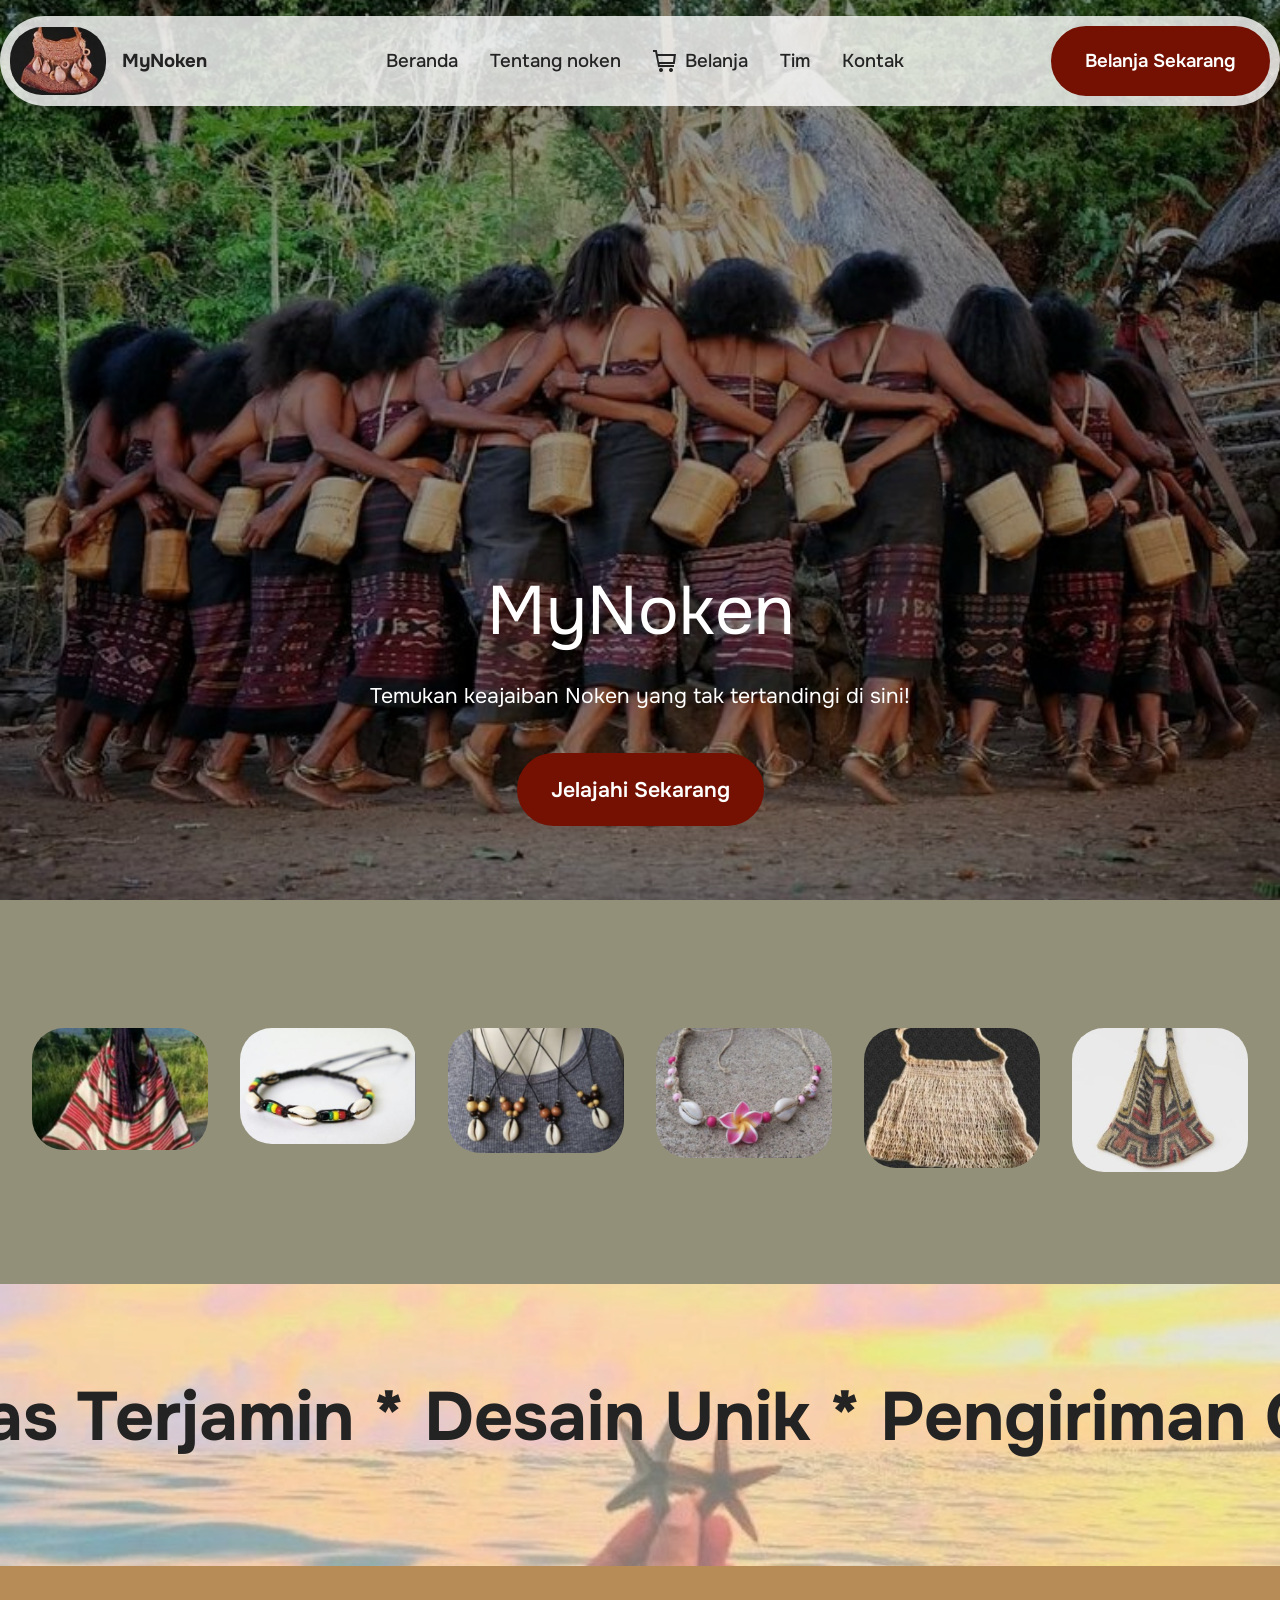
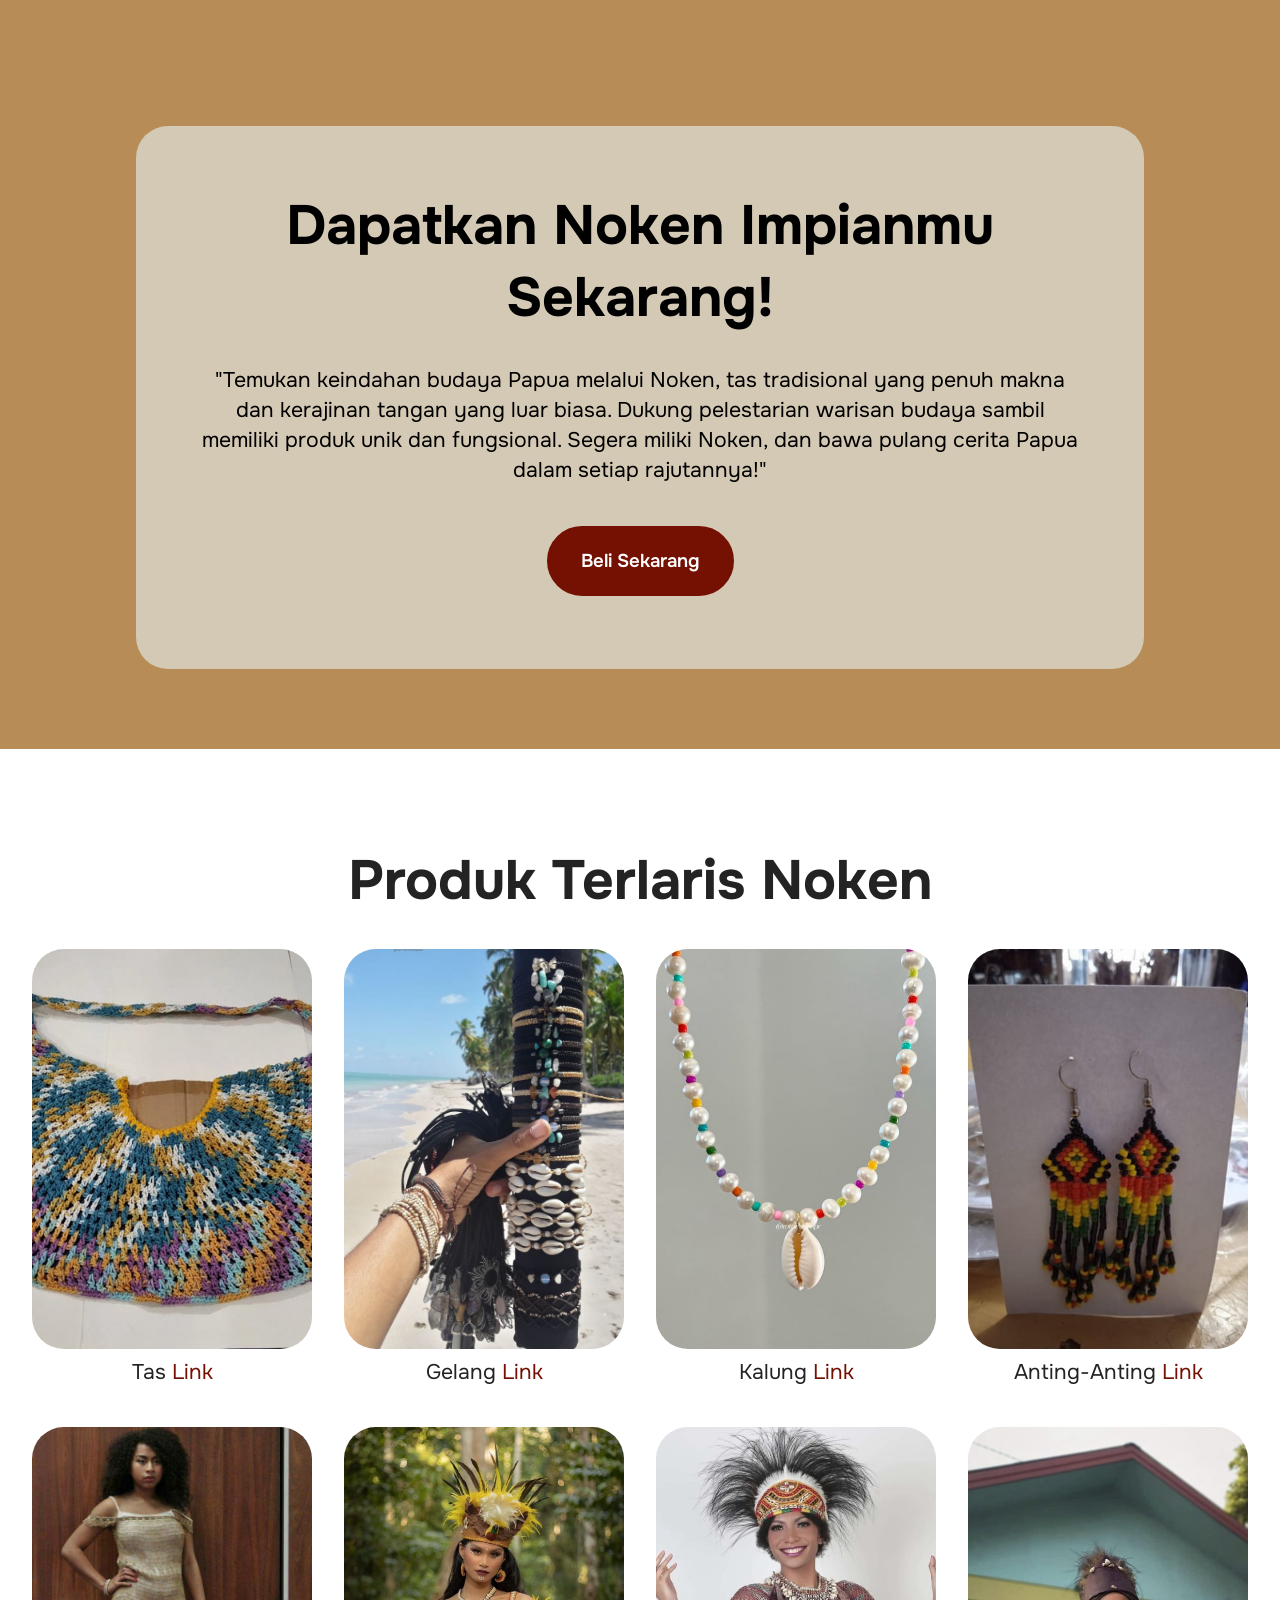
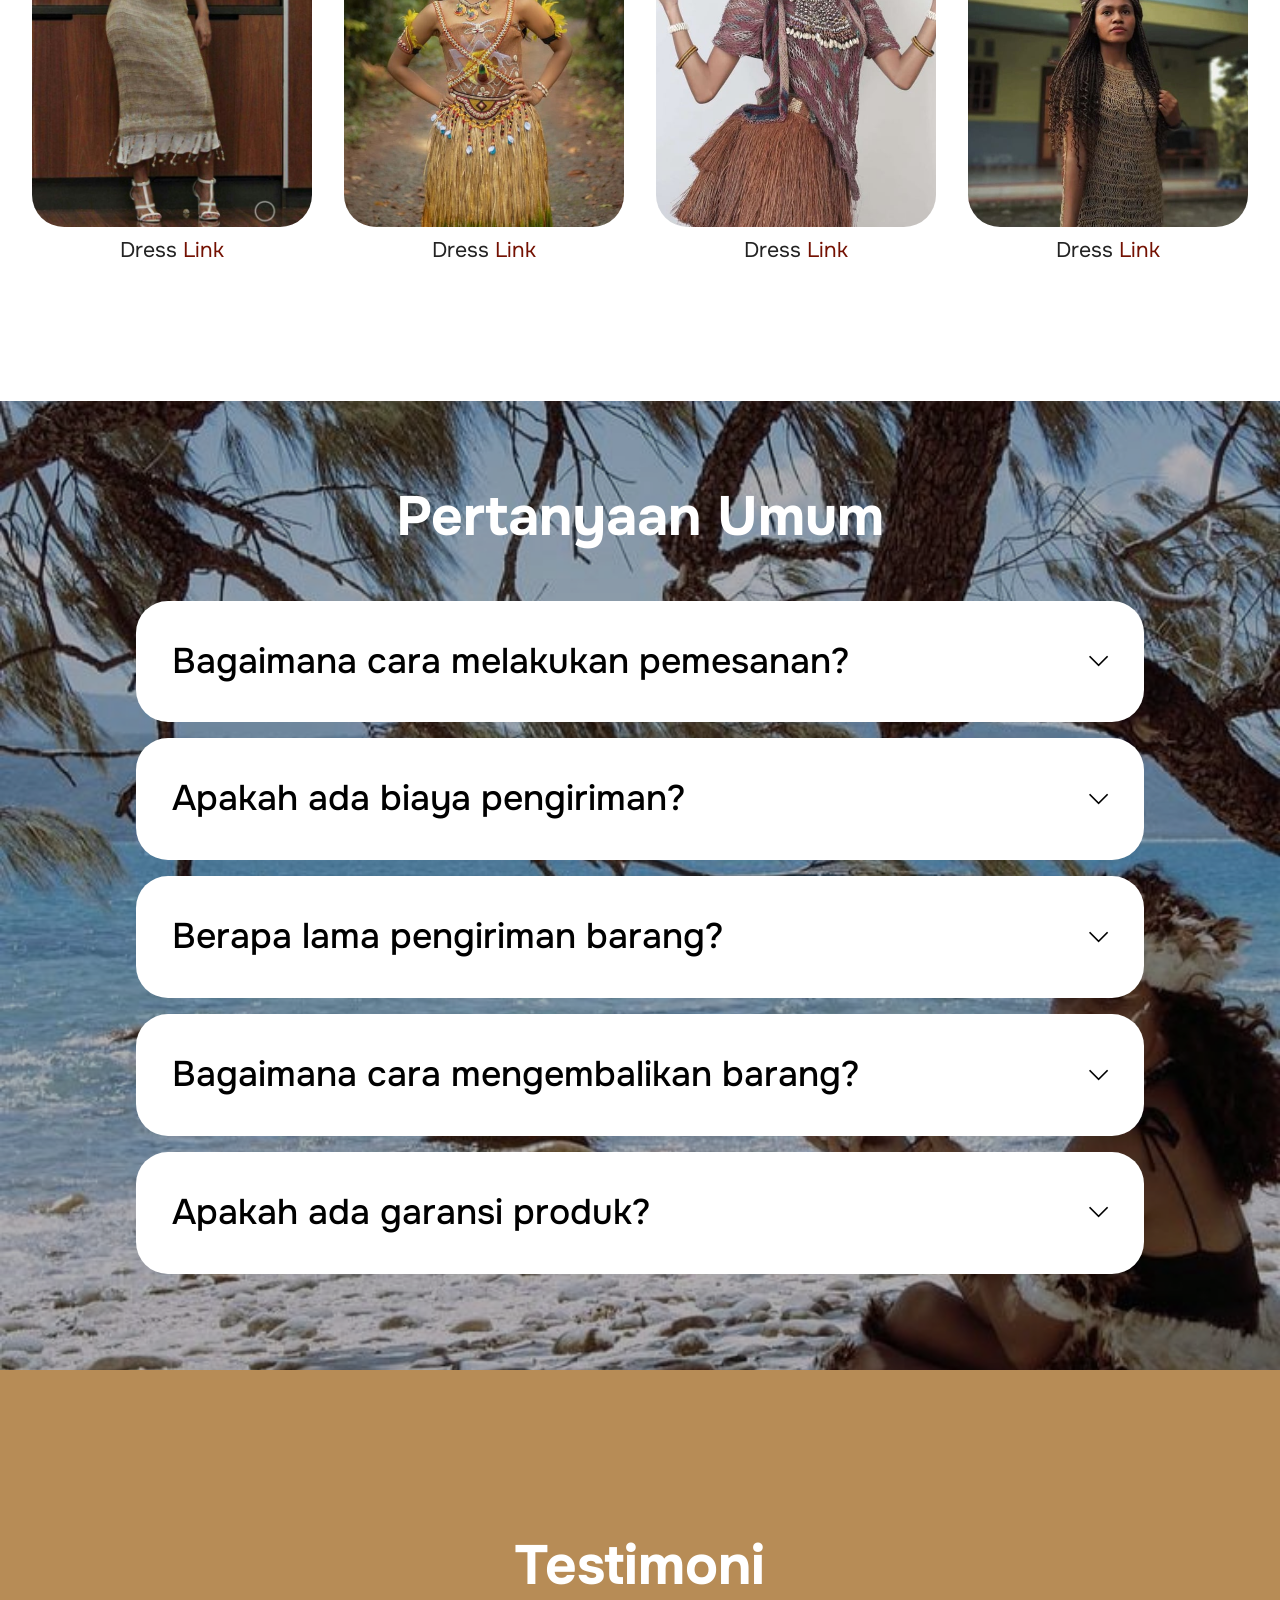
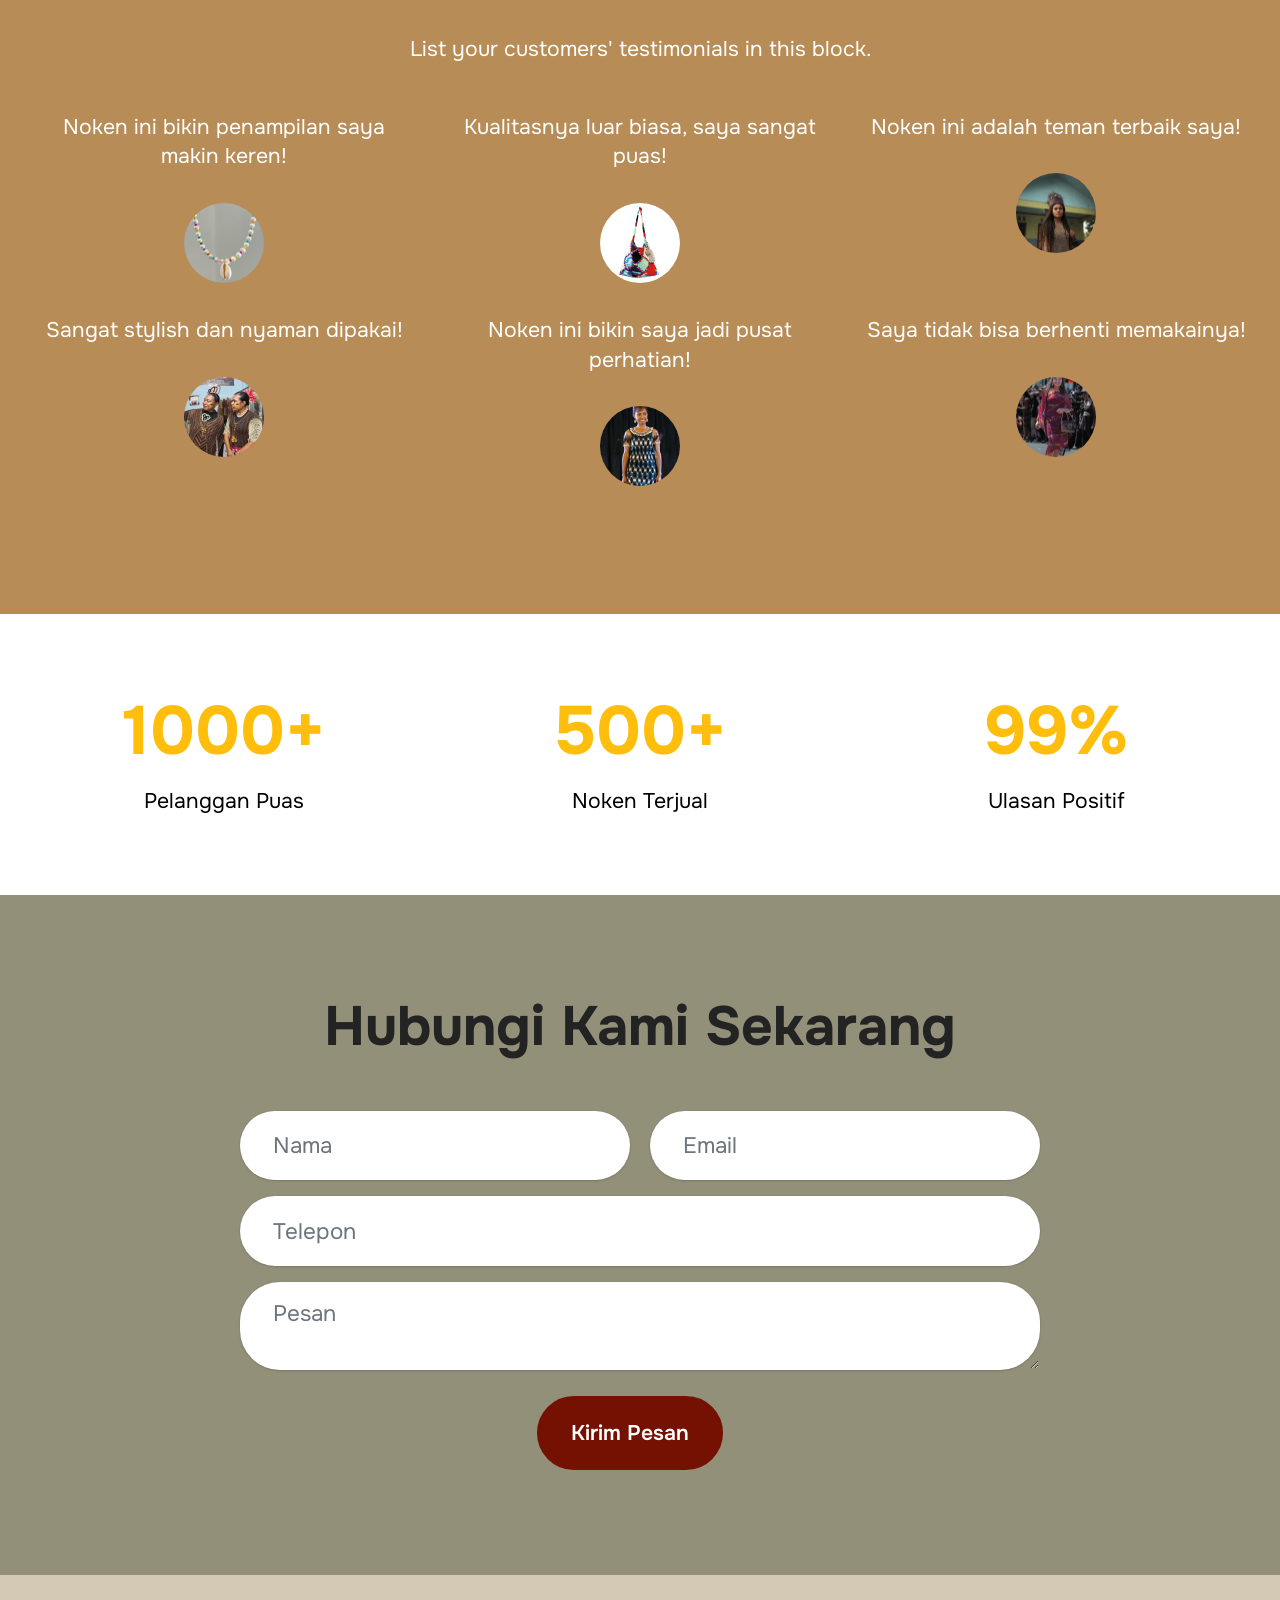
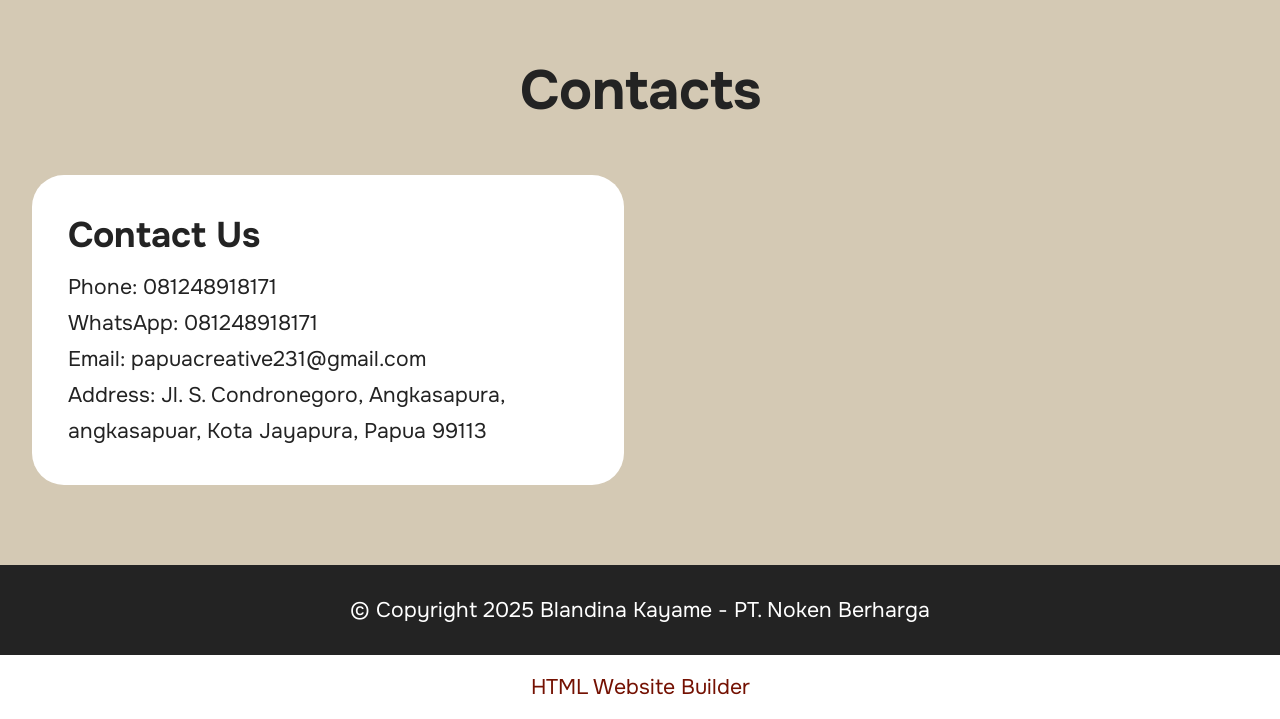
==== index.html @ 48fd9d6d "create github pages" ====
<!DOCTYPE html>
<html  >
<head>
  <!-- Site made with Mobirise Website Builder v5.9.18, https://mobirise.com -->
  <meta charset="UTF-8">
  <meta http-equiv="X-UA-Compatible" content="IE=edge">
  <meta name="generator" content="Mobirise v5.9.18, mobirise.com">
  <meta name="viewport" content="width=device-width, initial-scale=1, minimum-scale=1">
  <link rel="shortcut icon" href="assets/images/beaded-string-bag-bilum-papua-new-guinea-kiwa-art-parnell-auckland-archive-220x220.jpeg" type="image/x-icon">
  <meta name="description" content="Noken Online Shop menawarkan berbagai produk unik dan berkualitas tinggi. Temukan koleksi menarik yang siap memanjakan Anda dengan pengalaman berbelanja yang tak terlupakan.">
  
  
  <title>Noken Online Shop</title>
  <link rel="stylesheet" href="assets/web/assets/mobirise-icons2/mobirise2.css">
  <link rel="stylesheet" href="assets/bootstrap/css/bootstrap.min.css">
  <link rel="stylesheet" href="assets/bootstrap/css/bootstrap-grid.min.css">
  <link rel="stylesheet" href="assets/bootstrap/css/bootstrap-reboot.min.css">
  <link rel="stylesheet" href="assets/parallax/jarallax.css">
  <link rel="stylesheet" href="assets/dropdown/css/style.css">
  <link rel="stylesheet" href="assets/theme/css/style.css">
  <link rel="preload" href="https://fonts.googleapis.com/css2?family=Onest:wght@400;700&display=swap&display=swap" as="style" onload="this.onload=null;this.rel='stylesheet'">
  <noscript><link rel="stylesheet" href="https://fonts.googleapis.com/css2?family=Onest:wght@400;700&display=swap&display=swap"></noscript>
  <link rel="preload" as="style" href="assets/mobirise/css/mbr-additional.css?v=Ji7jGZ"><link rel="stylesheet" href="assets/mobirise/css/mbr-additional.css?v=Ji7jGZ" type="text/css">

  
  
  
</head>
<body>
  
  <section data-bs-version="5.1" class="menu menu2 cid-uz4CTPhhTe" once="menu" id="menu-5-uz4CTPhhTe">
	

	<nav class="navbar navbar-dropdown navbar-fixed-top navbar-expand-lg">
		<div class="container">
			<div class="navbar-brand">
				<span class="navbar-logo">
					<a href="index.html">
						<img src="assets/images/beaded-string-bag-bilum-papua-new-guinea-kiwa-art-parnell-auckland-archive-220x220.jpeg" alt="Mobirise Website Builder" style="height: 4.3rem;">
					</a>
				</span>
				<span class="navbar-caption-wrap"><a class="navbar-caption text-black text-primary display-4" href="index.html">MyNoken</a></span>
			</div>
			<button class="navbar-toggler" type="button" data-toggle="collapse" data-bs-toggle="collapse" data-target="#navbarSupportedContent" data-bs-target="#navbarSupportedContent" aria-controls="navbarNavAltMarkup" aria-expanded="false" aria-label="Toggle navigation">
				<div class="hamburger">
					<span></span>
					<span></span>
					<span></span>
					<span></span>
				</div>
			</button>
			<div class="collapse navbar-collapse" id="navbarSupportedContent">
				<ul class="navbar-nav nav-dropdown" data-app-modern-menu="true"><li class="nav-item">
						<a class="nav-link link text-black text-primary display-4" href="index.html">Beranda</a>
					</li>
					
					<li class="nav-item">
						<a class="nav-link link text-black text-primary display-4" href="page3.html" aria-expanded="false">Tentang noken</a>
					</li><li class="nav-item"><a class="nav-link link text-black text-primary display-4" href="page1.html"><span class="mobi-mbri mobi-mbri-shopping-cart mbr-iconfont mbr-iconfont-btn"></span>Belanja</a></li><li class="nav-item"><a class="nav-link link text-black text-primary display-4" href="page5.html">Tim</a></li><li class="nav-item">
						<a class="nav-link link text-black text-primary display-4" href="page2.html">Kontak</a>
					</li></ul>
				
				<div class="navbar-buttons mbr-section-btn"><a class="btn btn-primary display-4" href="page1.html">Belanja Sekarang</a></div>
			</div>
		</div>
	</nav>
</section>

<section data-bs-version="5.1" class="header16 cid-uz4CTPhuVV mbr-fullscreen mbr-parallax-background" id="hero-17-uz4CTPhuVV">
  
  <div class="mbr-overlay" style="opacity: 0.4; background-color: rgb(0, 0, 0);"></div>
  <div class="container-fluid">
    <div class="row">
      <div class="content-wrap col-12 col-md-12">
        <h1 class="mbr-section-title mbr-fonts-style mbr-white mb-4 display-1">MyNoken</h1>
        
        <p class="mbr-fonts-style mbr-text mbr-white mb-4 display-7">Temukan keajaiban Noken yang tak tertandingi di sini!</p>
        <div class="mbr-section-btn"><a class="btn btn-primary display-7" href="page1.html">Jelajahi Sekarang</a></div>
      </div>
    </div>
  </div>
</section>

<section data-bs-version="5.1" class="clients04 cid-uz4CTPh2R3" id="partners-1-uz4CTPh2R3">
    
    
    <div class="container-fluid">
        <div class="row justify-content-center mb-5">
            <div class="col-12 content-head">
                
            </div>
        </div>
        <div class="row">
            <div class="item features-image col-12 col-md-6 col-sm-6 col-lg-2 active">
                <div class="item-wrapper">
                    <div class="">
                        <img src="assets/images/s-e-p-i-k-409x409.jpeg" alt="Mobirise Website Builder" title="" data-slide-to="1" data-bs-slide-to="1">
                    </div>
                    
                </div>
            </div>
            <div class="item features-image col-12 col-md-6 col-sm-6 col-lg-2">
                <div class="item-wrapper">
                    <div class="">
                        <img src="assets/images/download-1-409x269.jpeg" alt="Mobirise Website Builder" title="" data-slide-to="2" data-bs-slide-to="2">
                    </div>
                    
                </div>
            </div>
            <div class="item features-image col-12 col-md-6 col-sm-6 col-lg-2">
                <div class="item-wrapper">
                    <div class="">
                        <img src="assets/images/cowrie-shell-with-wooden-beads-in-various-sizes-and-colors-a-cute-beachy-boho-409x545.jpeg" alt="Mobirise Website Builder" title="" data-slide-to="3" data-bs-slide-to="3">
                    </div>
                    
                </div>
            </div>
            <div class="item features-image col-12 col-md-6 col-sm-6 col-lg-2">
                <div class="item-wrapper">
                    <div class="">
                        <img src="assets/images/luxury-fashion-independent-designers-ssense-409x409.jpeg" alt="Mobirise Website Builder" title="" data-slide-to="4" data-bs-slide-to="4">
                    </div>
                    
                </div>
            </div>
            <div class="item features-image col-12 col-md-6 col-sm-6 col-lg-2">
                <div class="item-wrapper">
                    <div class="">
                        <img src="assets/images/noken-kulit-kayu-papua-409x409.jpeg" alt="Mobirise Website Builder" title="" data-slide-to="5" data-bs-slide-to="5">
                    </div>
                    
                </div>
            </div>
            <div class="item features-image col-12 col-md-6 col-sm-6 col-lg-2">
                <div class="item-wrapper">
                    <div class="">
                        <img src="assets/images/d0eb4846-c0d4-4d7c-a8ab-2632927bdca2-409x407.jpeg" alt="Mobirise Website Builder" title="" data-slide-to="6" data-bs-slide-to="6">
                    </div>
                    
                </div>
            </div>
        </div>
    </div>
</section>

<section data-bs-version="5.1" class="gallery10 cid-uz4CTPiBq4 mbr-parallax-background" id="features-61-uz4CTPiBq4">
  

<div class="mbr-overlay" style="opacity: 0.4; background-color: rgb(247, 247, 247);">
</div>
  <div class="container-fluid">

      <div class="loop-container">
        <div class="item display-1" data-linewords="Kualitas Terjamin * Desain Unik * Pengiriman Cepat * Harga Terjangkau * Dukungan Pelanggan * Banyak Pilihan *" data-direction="-1" data-speed="0.06">☁️ Best offers ☁️ Free delivery ☁️ Perfect design ☁️ Comfort ☁️ Support 24/7 ☁️ Vibes</div>

        <div class="item display-1" data-linewords="Kualitas Terjamin * Desain Unik * Pengiriman Cepat * Harga Terjangkau * Dukungan Pelanggan * Banyak Pilihan *" data-direction="-1" data-speed="0.06">☁️ Best offers ☁️ Free delivery ☁️ Perfect design ☁️ Comfort ☁️ Support 24/7 ☁️ Vibes</div>
      </div>
    
  </div>
</section>

<section data-bs-version="5.1" class="article13 cid-uz4CTPiGQg" id="call-to-action-5-uz4CTPiGQg">
    
    
    
    <div class="container">
        <div class="row justify-content-center">
            <div class="card col-md-12 col-lg-10">
                <div class="card-wrapper">
                    <div class="card-box align-center">
                        <h4 class="card-title mbr-fonts-style display-2">
                            <strong>Dapatkan Noken Impianmu Sekarang!</strong>
                        </h4>
                        <p class="mbr-text mbr-fonts-style mt-4 display-7">"Temukan keindahan budaya Papua melalui Noken, tas tradisional yang penuh makna dan kerajinan tangan yang luar biasa. Dukung pelestarian warisan budaya sambil memiliki produk unik dan fungsional. Segera miliki Noken, dan bawa pulang cerita Papua dalam setiap rajutannya!"</p>
                        <div class="mbr-section-btn mt-4"><a class="btn btn-primary display-4" href="page1.html">Beli Sekarang</a></div>
                    </div>
                </div>
            </div>
        </div>
    </div>
</section>

<section data-bs-version="5.1" class="gallery5 mbr-gallery cid-uz7yANGscx" id="gallery5-8">
    

    
    

    <div class="container">
        <div class="mbr-section-head">
            <h3 class="mbr-section-title mbr-fonts-style align-center m-0 display-2"><strong>Produk Terlaris Noken</strong></h3>
            
        </div>
        <div class="row mbr-gallery mt-4">
            <div class="col-12 col-md-6 col-lg-3 item gallery-image">
                <div class="item-wrapper" data-toggle="modal" data-bs-toggle="modal" data-target="#uAMeREj42p-modal" data-bs-target="#uAMeREj42p-modal">
                    <img class="w-100" src="assets/images/fd1ae33c-df42-4115-81a8-131db7f99ae9-500x500.jpg" alt="Mobirise Website Builder" data-slide-to="0" data-bs-slide-to="0" data-target="#lb-uAMeREj42p" data-bs-target="#lb-uAMeREj42p">
                    <div class="icon-wrapper">
                        <span class="mobi-mbri mobi-mbri-search mbr-iconfont mbr-iconfont-btn"></span>
                    </div>
                </div>
                <h6 class="mbr-item-subtitle mbr-fonts-style align-center mb-2 mt-2 display-7">Tas&nbsp;<a href="https://www.tokopedia.com/clickpapua/tas-selempang-unik-noken-kelelawar-papua-colorful?utm_source=google&utm_medium=organic&utm_campaign=pdp" class="text-primary" target="_blank">Link</a>
                </h6>
            </div>
            <div class="col-12 col-md-6 col-lg-3 item gallery-image">
                <div class="item-wrapper" data-toggle="modal" data-bs-toggle="modal" data-target="#uAMeREj42p-modal" data-bs-target="#uAMeREj42p-modal">
                    <img class="w-100" src="assets/images/c43603fe-dbe2-48fe-b5b5-0822915fd8a0-596x1059.jpg" alt="Mobirise Website Builder" data-slide-to="1" data-bs-slide-to="1" data-target="#lb-uAMeREj42p" data-bs-target="#lb-uAMeREj42p">
                    <div class="icon-wrapper">
                        <span class="mobi-mbri mobi-mbri-search mbr-iconfont mbr-iconfont-btn"></span>
                    </div>
                </div>
                <h6 class="mbr-item-subtitle mbr-fonts-style align-center mb-2 mt-2 display-7">Gelang&nbsp;<a href="https://shopee.co.id/Assesoris!!-Gelang-tangan-i.8897612.56473728?is_from_login=true" class="text-primary" target="_blank">Link</a>
                </h6>
            </div>
            <div class="col-12 col-md-6 col-lg-3 item gallery-image">
                <div class="item-wrapper" data-toggle="modal" data-bs-toggle="modal" data-target="#uAMeREj42p-modal" data-bs-target="#uAMeREj42p-modal">
                    <img class="w-100" src="assets/images/mt-designs-pr-596x794.jpg" alt="Mobirise Website Builder" data-slide-to="2" data-bs-slide-to="2" data-target="#lb-uAMeREj42p" data-bs-target="#lb-uAMeREj42p">
                    <div class="icon-wrapper">
                        <span class="mobi-mbri mobi-mbri-search mbr-iconfont mbr-iconfont-btn"></span>
                    </div>
                </div>
                <h6 class="mbr-item-subtitle mbr-fonts-style align-center mb-2 mt-2 display-7">Kalung&nbsp;<a href="https://www.instagram.com/guzel_storeq8/p/C2xeASpN7i1/" class="text-primary" target="_blank">Link</a>
                </h6>
            </div>
            <div class="col-12 col-md-6 col-lg-3 item gallery-image">
                <div class="item-wrapper" data-toggle="modal" data-bs-toggle="modal" data-target="#uAMeREj42p-modal" data-bs-target="#uAMeREj42p-modal">
                    <img class="w-100" src="assets/images/c0cc597175bed5d8e7ad989fc4814212-596x596.jpg" alt="Mobirise Website Builder" data-slide-to="3" data-bs-slide-to="3" data-target="#lb-uAMeREj42p" data-bs-target="#lb-uAMeREj42p">
                    <div class="icon-wrapper">
                        <span class="mobi-mbri mobi-mbri-search mbr-iconfont mbr-iconfont-btn"></span>
                    </div>
                </div>
                <h6 class="mbr-item-subtitle mbr-fonts-style align-center mb-2 mt-2 display-7">Anting-Anting&nbsp;<a href="https://shopee.co.id/anting-2-papua-rasta-dan-tifa-oleh-oleh-papua-i.226675467.14715899086" class="text-primary" target="_blank">Link</a>
                </h6>
            </div><div class="col-12 col-md-6 col-lg-3 item gallery-image">
                <div class="item-wrapper" data-toggle="modal" data-bs-toggle="modal" data-target="#uAMeREj42p-modal" data-bs-target="#uAMeREj42p-modal">
                    <img class="w-100" src="assets/images/db8e0945-a011-433a-a1ac-2e7a55125199-596x920.jpg" alt="Mobirise Website Builder" data-slide-to="4" data-bs-slide-to="4" data-target="#lb-uAMeREj42p" data-bs-target="#lb-uAMeREj42p">
                    <div class="icon-wrapper">
                        <span class="mobi-mbri mobi-mbri-search mbr-iconfont mbr-iconfont-btn"></span>
                    </div>
                </div>
                <h6 class="mbr-item-subtitle mbr-fonts-style align-center mb-2 mt-2 display-7">Dress&nbsp;<a href="https://www.instagram.com/click.papua/p/Cp2Q0RrPHel/?img_index=1" class="text-primary" target="_blank">Link</a>
                </h6>
            </div><div class="col-12 col-md-6 col-lg-3 item gallery-image">
                <div class="item-wrapper" data-toggle="modal" data-bs-toggle="modal" data-target="#uAMeREj42p-modal" data-bs-target="#uAMeREj42p-modal">
                    <img class="w-100" src="assets/images/dccbc8474d282dd382dae1f69c690d06-596x744.jpg" alt="Mobirise Website Builder" data-slide-to="5" data-bs-slide-to="5" data-target="#lb-uAMeREj42p" data-bs-target="#lb-uAMeREj42p">
                    <div class="icon-wrapper">
                        <span class="mobi-mbri mobi-mbri-search mbr-iconfont mbr-iconfont-btn"></span>
                    </div>
                </div>
                <h6 class="mbr-item-subtitle mbr-fonts-style align-center mb-2 mt-2 display-7">Dress&nbsp;<a href="https://www.instagram.com/kostum.etnik/p/C-ZUHBySG1Z/?img_index=1" class="text-primary" target="_blank">Link</a>
                </h6>
            </div><div class="col-12 col-md-6 col-lg-3 item gallery-image">
                <div class="item-wrapper" data-toggle="modal" data-bs-toggle="modal" data-target="#uAMeREj42p-modal" data-bs-target="#uAMeREj42p-modal">
                    <img class="w-100" src="assets/images/miss-puteri-indonesia-papua-2017-yuliana-fonataba-596x745.jpg" alt="Mobirise Website Builder" data-slide-to="6" data-bs-slide-to="6" data-target="#lb-uAMeREj42p" data-bs-target="#lb-uAMeREj42p">
                    <div class="icon-wrapper">
                        <span class="mobi-mbri mobi-mbri-search mbr-iconfont mbr-iconfont-btn"></span>
                    </div>
                </div>
                <h6 class="mbr-item-subtitle mbr-fonts-style align-center mb-2 mt-2 display-7">Dress&nbsp;<a href="https://shopee.co.id/Paket-Baju-Adat-Papua-Baju-Ponco-%28Noken-Jumbo%29-i.1031962173.28513910113" class="text-primary" target="_blank">Link</a>
                </h6>
            </div><div class="col-12 col-md-6 col-lg-3 item gallery-image">
                <div class="item-wrapper" data-toggle="modal" data-bs-toggle="modal" data-target="#uAMeREj42p-modal" data-bs-target="#uAMeREj42p-modal">
                    <img class="w-100" src="assets/images/bani-adriana-596x799.jpg" alt="Mobirise Website Builder" data-slide-to="7" data-bs-slide-to="7" data-target="#lb-uAMeREj42p" data-bs-target="#lb-uAMeREj42p">
                    <div class="icon-wrapper">
                        <span class="mobi-mbri mobi-mbri-search mbr-iconfont mbr-iconfont-btn"></span>
                    </div>
                </div>
                <h6 class="mbr-item-subtitle mbr-fonts-style align-center mb-2 mt-2 display-7">Dress&nbsp;<a href="https://www.nokenanniya.com/product/baju-noken-model-dress/" class="text-primary" target="_blank">Link</a>
                </h6>
            </div>
        </div>

        <div class="modal mbr-slider" tabindex="-1" role="dialog" aria-hidden="true" id="uAMeREj42p-modal">
            <div class="modal-dialog" role="document">
                <div class="modal-content">
                    <div class="modal-body">
                        <div class="carousel slide" id="lb-uAMeREj42p" data-interval="5000" data-bs-interval="5000">
                            <div class="carousel-inner">
                                <div class="carousel-item active">
                                    <img class="d-block w-100" src="assets/images/fd1ae33c-df42-4115-81a8-131db7f99ae9-500x500.jpg" alt="Mobirise Website Builder">
                                </div>
                                <div class="carousel-item">
                                    <img class="d-block w-100" src="assets/images/c43603fe-dbe2-48fe-b5b5-0822915fd8a0-596x1059.jpg" alt="Mobirise Website Builder">
                                </div>
                                <div class="carousel-item">
                                    <img class="d-block w-100" src="assets/images/mt-designs-pr-596x794.jpg" alt="Mobirise Website Builder">
                                </div>
                                <div class="carousel-item">
                                    <img class="d-block w-100" src="assets/images/c0cc597175bed5d8e7ad989fc4814212-596x596.jpg" alt="Mobirise Website Builder">
                                </div><div class="carousel-item">
                                    <img class="d-block w-100" src="assets/images/db8e0945-a011-433a-a1ac-2e7a55125199-596x920.jpg" alt="Mobirise Website Builder">
                                </div><div class="carousel-item">
                                    <img class="d-block w-100" src="assets/images/dccbc8474d282dd382dae1f69c690d06-596x744.jpg" alt="Mobirise Website Builder">
                                </div><div class="carousel-item">
                                    <img class="d-block w-100" src="assets/images/miss-puteri-indonesia-papua-2017-yuliana-fonataba-596x745.jpg" alt="Mobirise Website Builder">
                                </div><div class="carousel-item">
                                    <img class="d-block w-100" src="assets/images/bani-adriana-596x799.jpg" alt="Mobirise Website Builder">
                                </div>
                            </div>
                            <ol class="carousel-indicators">
                                <li data-slide-to="0" data-bs-slide-to="0" class="active" data-target="#lb-uAMeREj42p" data-bs-target="#lb-uAMeREj42p"></li>
                                <li data-slide-to="1" data-bs-slide-to="1" data-target="#lb-uAMeREj42p" data-bs-target="#lb-uAMeREj42p"></li>
                                <li data-slide-to="2" data-bs-slide-to="2" data-target="#lb-uAMeREj42p" data-bs-target="#lb-uAMeREj42p"></li>
                                <li data-slide-to="3" data-bs-slide-to="3" data-target="#lb-uAMeREj42p" data-bs-target="#lb-uAMeREj42p"></li><li data-slide-to="4" data-bs-slide-to="4" data-target="#lb-uAMeREj42p" data-bs-target="#lb-uAMeREj42p"></li><li data-slide-to="5" data-bs-slide-to="5" data-target="#lb-uAMeREj42p" data-bs-target="#lb-uAMeREj42p"></li><li data-slide-to="6" data-bs-slide-to="6" data-target="#lb-uAMeREj42p" data-bs-target="#lb-uAMeREj42p"></li><li data-slide-to="7" data-bs-slide-to="7" data-target="#lb-uAMeREj42p" data-bs-target="#lb-uAMeREj42p"></li>
                            </ol>
                            <a role="button" href="" class="close" data-dismiss="modal" data-bs-dismiss="modal" aria-label="Close">
                            </a>
                            <a class="carousel-control-prev carousel-control" role="button" data-slide="prev" data-bs-slide="prev" href="#lb-uAMeREj42p">
                                <span class="mobi-mbri mobi-mbri-arrow-prev" aria-hidden="true"></span>
                                <span class="sr-only visually-hidden">Previous</span>
                            </a>
                            <a class="carousel-control-next carousel-control" role="button" data-slide="next" data-bs-slide="next" href="#lb-uAMeREj42p">
                                <span class="mobi-mbri mobi-mbri-arrow-next" aria-hidden="true"></span>
                                <span class="sr-only visually-hidden">Next</span>
                            </a>
                        </div>
                    </div>
                </div>
            </div>
        </div>
    </div>
</section>

<section data-bs-version="5.1" class="list1 cid-uz4CTPoN9f" id="faq-1-uz4CTPoN9f">
    
    <div class="mbr-overlay" style="opacity: 0.3; background-color: rgb(0, 0, 0);"></div>
    <div class="container">
        <div class="row justify-content-center">
            <div class="col-12 col-md-12 col-lg-10 m-auto">
                <div class="content">
                    <div class="row justify-content-center mb-5">
                        <div class="col-12 content-head">
                            <div class="mbr-section-head">
                                <h4 class="mbr-section-title mbr-fonts-style align-center mb-0 display-2">
                                    <strong>Pertanyaan Umum</strong>
                                </h4>
                                
                            </div>
                        </div>
                    </div>
                    <div id="bootstrap-accordion_8" class="panel-group accordionStyles accordion" role="tablist" aria-multiselectable="true">
                        <div class="card">
                            <div class="card-header" role="tab" id="headingOne">
                                <a role="button" class="panel-title collapsed" data-toggle="collapse" data-bs-toggle="collapse" data-core="" href="#collapse1_8" aria-expanded="false" aria-controls="collapse1">
                                    <h6 class="panel-title-edit mbr-semibold mbr-fonts-style mb-0 display-5">Bagaimana cara melakukan pemesanan?</h6>
                                    <span class="sign mbr-iconfont mobi-mbri-arrow-down"></span>
                                </a>
                            </div>
                            <div id="collapse1_8" class="panel-collapse noScroll collapse" role="tabpanel" aria-labelledby="headingOne" data-parent="#accordion" data-bs-parent="#bootstrap-accordion_8">
                                <div class="panel-body">
                                    <p class="mbr-fonts-style panel-text display-7">Pilih produk, klik 'Beli Sekarang', dan ikuti langkah-langkahnya!</p>
                                </div>
                            </div>
                        </div>
                        <div class="card">
                            <div class="card-header" role="tab" id="headingOne">
                                <a role="button" class="panel-title collapsed" data-toggle="collapse" data-bs-toggle="collapse" data-core="" href="#collapse2_8" aria-expanded="false" aria-controls="collapse2">
                                    <h6 class="panel-title-edit mbr-semibold mbr-fonts-style mb-0 display-5">Apakah ada biaya pengiriman?</h6>
                                    <span class="sign mbr-iconfont mobi-mbri-arrow-down"></span>
                                </a>
                            </div>
                            <div id="collapse2_8" class="panel-collapse noScroll collapse" role="tabpanel" aria-labelledby="headingOne" data-parent="#accordion" data-bs-parent="#bootstrap-accordion_8">
                                <div class="panel-body">
                                    <p class="mbr-fonts-style panel-text display-7">Biaya pengiriman tergantung lokasi Anda. Cek di halaman checkout!</p>
                                </div>
                            </div>
                        </div>
                        <div class="card">
                            <div class="card-header" role="tab" id="headingOne">
                                <a role="button" class="panel-title collapsed" data-toggle="collapse" data-bs-toggle="collapse" data-core="" href="#collapse3_8" aria-expanded="false" aria-controls="collapse3">
                                    <h6 class="panel-title-edit mbr-semibold mbr-fonts-style mb-0 display-5">Berapa lama pengiriman barang?</h6>
                                    <span class="sign mbr-iconfont mobi-mbri-arrow-down"></span>
                                </a>
                            </div>
                            <div id="collapse3_8" class="panel-collapse noScroll collapse" role="tabpanel" aria-labelledby="headingOne" data-parent="#accordion" data-bs-parent="#bootstrap-accordion_8">
                                <div class="panel-body">
                                    <p class="mbr-fonts-style panel-text display-7">Pengiriman biasanya memakan waktu 3-5 hari kerja.</p>
                                </div>
                            </div>
                        </div>
                        <div class="card">
                            <div class="card-header" role="tab" id="headingOne">
                                <a role="button" class="panel-title collapsed" data-toggle="collapse" data-bs-toggle="collapse" data-core="" href="#collapse4_8" aria-expanded="false" aria-controls="collapse4">
                                    <h6 class="panel-title-edit mbr-semibold mbr-fonts-style mb-0 display-5">Bagaimana cara mengembalikan barang?</h6>
                                    <span class="sign mbr-iconfont mobi-mbri-arrow-down"></span>
                                </a>
                            </div>
                            <div id="collapse4_8" class="panel-collapse noScroll collapse" role="tabpanel" aria-labelledby="headingOne" data-parent="#accordion" data-bs-parent="#bootstrap-accordion_8">
                                <div class="panel-body">
                                    <p class="mbr-fonts-style panel-text display-7">Hubungi layanan pelanggan kami untuk instruksi pengembalian.</p>
                                </div>
                            </div>
                        </div>
                        <div class="card">
                            <div class="card-header" role="tab" id="headingOne">
                                <a role="button" class="panel-title collapsed" data-toggle="collapse" data-bs-toggle="collapse" data-core="" href="#collapse5_8" aria-expanded="false" aria-controls="collapse5">
                                    <h6 class="panel-title-edit mbr-semibold mbr-fonts-style mb-0 display-5">Apakah ada garansi produk?</h6>
                                    <span class="sign mbr-iconfont mobi-mbri-arrow-down"></span>
                                </a>
                            </div>
                            <div id="collapse5_8" class="panel-collapse noScroll collapse" role="tabpanel" aria-labelledby="headingOne" data-parent="#accordion" data-bs-parent="#bootstrap-accordion_8">
                                <div class="panel-body">
                                    <p class="mbr-fonts-style panel-text display-7">Ya, semua produk kami dilengkapi garansi!</p>
                                </div>
                            </div>
                        </div>
                        
                    </div>
                </div>
            </div>
        </div>
    </div>
</section>

<section data-bs-version="5.1" class="people05 cid-uz4CTPorlc" id="testimonials-5-uz4CTPorlc">
	

	
	
	<div class="container-fluid">
		<div class="row mb-5 justify-content-center">
			<div class="col-12 mb-0 content-head">
				<h3 class="mbr-section-title mbr-fonts-style align-center mb-0 display-2">
					<strong>Testimoni</strong>
				</h3>
				<h5 class="mbr-section-subtitle mbr-fonts-style align-center mb-0 mt-4 display-7">
					List your customers' testimonials in this block.
				</h5>
			</div>
		</div>
		<div class="row">
			<div class="item features-without-image col-12 col-md-6 col-lg-4 active">
				<div class="item-wrapper">
					<div class="card-box align-left">
						<p class="card-text mbr-fonts-style display-7">Noken ini bikin penampilan saya makin keren!</p>
						<div class="img-wrapper mt-4 mb-3">
							<img src="assets/images/mt-designs-pr-160x213.jpg" alt="" data-slide-to="0" data-bs-slide-to="0">
						</div>
						
					</div>
				</div>
			</div>
			<div class="item features-without-image col-12 col-md-6 col-lg-4">
				<div class="item-wrapper">
					<div class="card-box align-left">
						<p class="card-text mbr-fonts-style display-7">Kualitasnya luar biasa, saya sangat puas!</p>
						<div class="img-wrapper mt-4 mb-3">
							<img src="assets/images/658722dc-812c-448b-894b-58739af36a47-160x160.jpg" data-slide-to="1" data-bs-slide-to="1" alt="">
						</div>
						
					</div>
				</div>
			</div>
			<div class="item features-without-image col-12 col-md-6 col-lg-4">
				<div class="item-wrapper">
					<div class="card-box align-left">
						<p class="card-text mbr-fonts-style display-7">Noken ini adalah teman terbaik saya!</p>
						<div class="img-wrapper mt-4 mb-3">
							<img src="assets/images/bani-adriana-160x215.jpg" data-slide-to="2" data-bs-slide-to="2" alt="">
						</div>
						
					</div>
				</div>
			</div>
			<div class="item features-without-image col-12 col-md-6 col-lg-4">
				<div class="item-wrapper">
					<div class="card-box align-left">
						<p class="card-text mbr-fonts-style display-7">Sangat stylish dan nyaman dipakai!</p>
						<div class="img-wrapper mt-4 mb-3">
							<img src="assets/images/labewa-fashion-papua-160x176.jpg" data-slide-to="4" data-bs-slide-to="4" alt="">
						</div>
						
					</div>
				</div>
			</div>
			<div class="item features-without-image col-12 col-md-6 col-lg-4">
				<div class="item-wrapper">
					<div class="card-box align-left">
						<p class="card-text mbr-fonts-style display-7">Noken ini bikin saya jadi pusat perhatian!</p>
						<div class="img-wrapper mt-4 mb-3">
							<img src="assets/images/bilum-dress-160x240.jpg" data-slide-to="6" data-bs-slide-to="6" alt="">
						</div>
						
					</div>
				</div>
			</div>
			<div class="item features-without-image col-12 col-md-6 col-lg-4">
				<div class="item-wrapper">
					<div class="card-box align-left">
						<p class="card-text mbr-fonts-style display-7">Saya tidak bisa berhenti memakainya!</p>
						<div class="img-wrapper mt-4 mb-3">
							<img src="assets/images/wamena-west-papua-ig-korwasilvester-160x257.jpg" data-slide-to="7" data-bs-slide-to="7" alt="">
						</div>
						
					</div>
				</div>
			</div>
		</div>
	</div>
</section>

<section data-bs-version="5.1" class="features10 cid-uz4CTPpmxK" id="metrics-2-uz4CTPpmxK">
  

  
  
  <div class="container">
    
    <div class="row justify-content-center">
      <div class="item features-without-image col-12 col-md-6 col-lg-4">
        <div class="item-wrapper">
          <div class="card-box align-left">
            
            <p class="card-title mbr-fonts-style mb-3 display-1">
              <strong>1000+</strong>
            </p>
            <p class="card-text mbr-fonts-style mb-3 display-7">Pelanggan Puas</p>
            
          </div>
        </div>
      </div>
      <div class="item features-without-image col-12 col-md-6 col-lg-4">
        <div class="item-wrapper">
          <div class="card-box align-left">
            
            <p class="card-title mbr-fonts-style mb-3 display-1">
              <strong>500+</strong>
            </p>
            <p class="card-text mbr-fonts-style mb-3 display-7">Noken Terjual</p>
            
          </div>
        </div>
      </div>
      <div class="item features-without-image col-12 col-md-6 col-lg-4">
        <div class="item-wrapper">
          <div class="card-box align-left">
            
            <p class="card-title mbr-fonts-style mb-3 display-1">
              <strong>99%</strong>
            </p>
            <p class="card-text mbr-fonts-style mb-3 display-7">Ulasan Positif</p>
            
          </div>
        </div>
      </div>
    </div>
  </div>
</section>

<section data-bs-version="5.1" class="form5 cid-uz4CTPpk9B" id="contact-form-3-uz4CTPpk9B">
    
    
    <div class="container">
        <div class="row justify-content-center">
            <div class="col-12 content-head">
                <div class="mbr-section-head mb-5">
                    <h3 class="mbr-section-title mbr-fonts-style align-center mb-0 display-2">
                        <strong>Hubungi Kami Sekarang</strong>
                    </h3>
                    
                </div>
            </div>
        </div>
        <div class="row justify-content-center">
            <div class="col-lg-8 mx-auto mbr-form" data-form-type="formoid">
                <form action="https://mobirise.eu/" method="POST" class="mbr-form form-with-styler" data-form-title="Form Name"><input type="hidden" name="email" data-form-email="true" value="v+x9sUdgcXP+xreSyknQNQ5SSTlvQInHGLh1q8PVe5HRn6mJ/RAbtXepP24+v7iRWGpeheK+mJJ0dQoDc8ONTgr3w3ZxbblG4LKbZeSndGAQbiMUp3L7OkcarA/0TjEV">
                    <div class="row">
                        <div hidden="hidden" data-form-alert="" class="alert alert-success col-12">Thanks for filling out the form!</div>
                        <div hidden="hidden" data-form-alert-danger="" class="alert alert-danger col-12">
                            Oops...! some problem!
                        </div>
                    </div>
                    <div class="dragArea row">
                        <div class="col-md col-sm-12 form-group mb-3" data-for="name">
                            <input type="text" name="name" placeholder="Nama" data-form-field="name" class="form-control" value="" id="name-contact-form-3-uz4CTPpk9B">
                        </div>
                        <div class="col-md col-sm-12 form-group mb-3" data-for="email">
                            <input type="email" name="email" placeholder="Email" data-form-field="email" class="form-control" value="" id="email-contact-form-3-uz4CTPpk9B">
                        </div>
                        <div class="col-12 form-group mb-3 mb-3" data-for="url">
                            <input type="url" name="url" placeholder="Telepon" data-form-field="url" class="form-control" value="" id="url-contact-form-3-uz4CTPpk9B">
                        </div>
                        <div class="col-12 form-group mb-3" data-for="textarea">
                            <textarea name="textarea" placeholder="Pesan" data-form-field="textarea" class="form-control" id="textarea-contact-form-3-uz4CTPpk9B"></textarea>
                        </div>
                        <div class="col-lg-12 col-md-12 col-sm-12 align-center mbr-section-btn">
                            <button type="submit" class="btn btn-primary display-7">Kirim Pesan</button>
                        </div>
                    </div>
                </form>
            </div>
        </div>
    </div>
</section>

<section data-bs-version="5.1" class="contacts02 map1 cid-uz81HAyC6g" id="contacts02-b">

    

    
    <div class="container">
        <div class="row justify-content-center">
            <div class="col-12 content-head">
                <div class="mbr-section-head mb-5">
                    <h3 class="mbr-section-title mbr-fonts-style align-center mb-0 display-2">
                        <strong>Contacts</strong>
                    </h3>
                    
                </div>
            </div>
        </div>
        <div class="row justify-content-center">
            <div class="card col-12 col-md-12 col-lg-6">
                <div class="card-wrapper">
                    <div class="text-wrapper">
                        <h5 class="cardTitle mbr-fonts-style mb-2 display-5">
                            <strong>Contact Us</strong>
                        </h5>
                        <ul class="list mbr-fonts-style display-7">
                            <li class="mbr-text item-wrap">Phone: <a href="tel:081248918171" class="text-black">081248918171</a></li>
                            <li class="mbr-text item-wrap">WhatsApp: <a href="https://wa.me/081248918171" class="text-black">081248918171</a></li>
                            <li class="mbr-text item-wrap">Email: <a href="mailto:papuacreative231@gmail.com" class="text-black">papuacreative231@gmail.com</a></li>
                            <li class="mbr-text item-wrap">Address: Jl. S. Condronegoro, Angkasapura, angkasapuar, Kota Jayapura, Papua 99113</li>
                        </ul>
                    </div>
                </div>
            </div>
            <div class="map-wrapper col-md-12 col-lg-6">
                <div class="google-map"><iframe frameborder="0" style="border:0" src="https://www.google.com/maps/embed?pb=!1m18!1m12!1m3!1d127550.96139925842!2d140.55516069726562!3d-2.5175039999999864!2m3!1f0!2f0!3f0!3m2!1i1024!2i768!4f13.1!3m3!1m2!1s0x686c576bbaff4ccd%3A0x60ce10b27d1c076e!2sNoken%20Aniya!5e0!3m2!1sen!2sid!4v1736200481353!5m2!1sen!2sid" allowfullscreen=""></iframe></div>
            </div>
        </div>
    </div>
</section>

<section data-bs-version="5.1" class="footer7 cid-uz8beSDBEo" once="footers" id="footer7-k">

    

    

    <div class="container">
        <div class="media-container-row align-center mbr-white">
            <div class="col-12">
                <p class="mbr-text mb-0 mbr-fonts-style display-7">
                    © Copyright 2025 Blandina Kayame - PT. Noken Berharga</p>
            </div>
        </div>
    </div>
</section><section class="display-7" style="padding: 0;align-items: center;justify-content: center;flex-wrap: wrap;    align-content: center;display: flex;position: relative;height: 4rem;"><a href="https://mobiri.se/3686256" style="flex: 1 1;height: 4rem;position: absolute;width: 100%;z-index: 1;"><img alt="" style="height: 4rem;" src="[data-uri]"></a><p style="margin: 0;text-align: center;" class="display-7">&#8204;</p><a style="z-index:1" href="https://mobirise.com/html-builder.html">HTML Website Builder</a></section><script src="assets/bootstrap/js/bootstrap.bundle.min.js"></script>  <script src="assets/parallax/jarallax.js"></script>  <script src="assets/smoothscroll/smooth-scroll.js"></script>  <script src="assets/ytplayer/index.js"></script>  <script src="assets/dropdown/js/navbar-dropdown.js"></script>  <script src="assets/mbr-switch-arrow/mbr-switch-arrow.js"></script>  <script src="assets/theme/js/script.js"></script>  <script src="assets/formoid/formoid.min.js"></script>  
  
  
</body>
</html>
---- assets/web/assets/mobirise-icons2/mobirise2.css ----
@font-face {
  font-family: 'Moririse2';
  font-display: swap;
  src:  url('mobirise2.eot?f2bix4');
  src:  url('mobirise2.eot?f2bix4#iefix') format('embedded-opentype'),
    url('mobirise2.ttf?f2bix4') format('truetype'),
    url('mobirise2.woff?f2bix4') format('woff'),
    url('mobirise2.svg?f2bix4#mobirise2') format('svg');
  font-weight: normal;
  font-style: normal;
}

[class^="mobi-"], [class*=" mobi-"] {
  /* use !important to prevent issues with browser extensions that change fonts */
  font-family: 'Moririse2' !important;
  speak: none;
  font-style: normal;
  font-weight: normal;
  font-variant: normal;
  text-transform: none;
  line-height: 1;

  /* Better Font Rendering =========== */
  -webkit-font-smoothing: antialiased;
  -moz-osx-font-smoothing: grayscale;
}

.mobi-mbri-add-submenu:before {
  content: "\e900";
}
.mobi-mbri-alert:before {
  content: "\e901";
}
.mobi-mbri-align-center:before {
  content: "\e902";
}
.mobi-mbri-align-justify:before {
  content: "\e903";
}
.mobi-mbri-align-left:before {
  content: "\e904";
}
.mobi-mbri-align-right:before {
  content: "\e905";
}
.mobi-mbri-android:before {
  content: "\e906";
}
.mobi-mbri-apple:before {
  content: "\e907";
}
.mobi-mbri-arrow-down:before {
  content: "\e908";
}
.mobi-mbri-arrow-next:before {
  content: "\e909";
}
.mobi-mbri-arrow-prev:before {
  content: "\e90a";
}
.mobi-mbri-arrow-up:before {
  content: "\e90b";
}
.mobi-mbri-bold:before {
  content: "\e90c";
}
.mobi-mbri-bookmark:before {
  content: "\e90d";
}
.mobi-mbri-bootstrap:before {
  content: "\e90e";
}
.mobi-mbri-briefcase:before {
  content: "\e90f";
}
.mobi-mbri-browse:before {
  content: "\e910";
}
.mobi-mbri-bulleted-list:before {
  content: "\e911";
}
.mobi-mbri-calendar:before {
  content: "\e912";
}
.mobi-mbri-camera:before {
  content: "\e913";
}
.mobi-mbri-cart-add:before {
  content: "\e914";
}
.mobi-mbri-cart-full:before {
  content: "\e915";
}
.mobi-mbri-cash:before {
  content: "\e916";
}
.mobi-mbri-change-style:before {
  content: "\e917";
}
.mobi-mbri-chat:before {
  content: "\e918";
}
.mobi-mbri-clock:before {
  content: "\e919";
}
.mobi-mbri-close:before {
  content: "\e91a";
}
.mobi-mbri-cloud:before {
  content: "\e91b";
}
.mobi-mbri-code:before {
  content: "\e91c";
}
.mobi-mbri-contact-form:before {
  content: "\e91d";
}
.mobi-mbri-credit-card:before {
  content: "\e91e";
}
.mobi-mbri-cursor-click:before {
  content: "\e91f";
}
.mobi-mbri-cust-feedback:before {
  content: "\e920";
}
.mobi-mbri-database:before {
  content: "\e921";
}
.mobi-mbri-delivery:before {
  content: "\e922";
}
.mobi-mbri-desktop:before {
  content: "\e923";
}
.mobi-mbri-devices:before {
  content: "\e924";
}
.mobi-mbri-down:before {
  content: "\e925";
}
.mobi-mbri-download-2:before {
  content: "\e926";
}
.mobi-mbri-download:before {
  content: "\e927";
}
.mobi-mbri-drag-n-drop-2:before {
  content: "\e928";
}
.mobi-mbri-drag-n-drop:before {
  content: "\e929";
}
.mobi-mbri-edit-2:before {
  content: "\e92a";
}
.mobi-mbri-edit:before {
  content: "\e92b";
}
.mobi-mbri-error:before {
  content: "\e92c";
}
.mobi-mbri-extension:before {
  content: "\e92d";
}
.mobi-mbri-features:before {
  content: "\e92e";
}
.mobi-mbri-file:before {
  content: "\e92f";
}
.mobi-mbri-flag:before {
  content: "\e930";
}
.mobi-mbri-folder:before {
  content: "\e931";
}
.mobi-mbri-gift:before {
  content: "\e932";
}
.mobi-mbri-github:before {
  content: "\e933";
}
.mobi-mbri-globe-2:before {
  content: "\e934";
}
.mobi-mbri-globe:before {
  content: "\e935";
}
.mobi-mbri-growing-chart:before {
  content: "\e936";
}
.mobi-mbri-hearth:before {
  content: "\e937";
}
.mobi-mbri-help:before {
  content: "\e938";
}
.mobi-mbri-home:before {
  content: "\e939";
}
.mobi-mbri-hot-cup:before {
  content: "\e93a";
}
.mobi-mbri-idea:before {
  content: "\e93b";
}
.mobi-mbri-image-gallery:before {
  content: "\e93c";
}
.mobi-mbri-image-slider:before {
  content: "\e93d";
}
.mobi-mbri-info:before {
  content: "\e93e";
}
.mobi-mbri-italic:before {
  content: "\e93f";
}
.mobi-mbri-key:before {
  content: "\e940";
}
.mobi-mbri-laptop:before {
  content: "\e941";
}
.mobi-mbri-layers:before {
  content: "\e942";
}
.mobi-mbri-left-right:before {
  content: "\e943";
}
.mobi-mbri-left:before {
  content: "\e944";
}
.mobi-mbri-letter:before {
  content: "\e945";
}
.mobi-mbri-like:before {
  content: "\e946";
}
.mobi-mbri-link:before {
  content: "\e947";
}
.mobi-mbri-lock:before {
  content: "\e948";
}
.mobi-mbri-login:before {
  content: "\e949";
}
.mobi-mbri-logout:before {
  content: "\e94a";
}
.mobi-mbri-magic-stick:before {
  content: "\e94b";
}
.mobi-mbri-map-pin:before {
  content: "\e94c";
}
.mobi-mbri-menu:before {
  content: "\e94d";
}
.mobi-mbri-mobile-2:before {
  content: "\e94e";
}
.mobi-mbri-mobile-horizontal:before {
  content: "\e94f";
}
.mobi-mbri-mobile:before {
  content: "\e950";
}
.mobi-mbri-mobirise:before {
  content: "\e951";
}
.mobi-mbri-more-horizontal:before {
  content: "\e952";
}
.mobi-mbri-more-vertical:before {
  content: "\e953";
}
.mobi-mbri-music:before {
  content: "\e954";
}
.mobi-mbri-new-file:before {
  content: "\e955";
}
.mobi-mbri-numbered-list:before {
  content: "\e956";
}
.mobi-mbri-opened-folder:before {
  content: "\e957";
}
.mobi-mbri-pages:before {
  content: "\e958";
}
.mobi-mbri-paper-plane:before {
  content: "\e959";
}
.mobi-mbri-paperclip:before {
  content: "\e95a";
}
.mobi-mbri-phone:before {
  content: "\e95b";
}
.mobi-mbri-photo:before {
  content: "\e95c";
}
.mobi-mbri-photos:before {
  content: "\e95d";
}
.mobi-mbri-pin:before {
  content: "\e95e";
}
.mobi-mbri-play:before {
  content: "\e95f";
}
.mobi-mbri-plus:before {
  content: "\e960";
}
.mobi-mbri-preview:before {
  content: "\e961";
}
.mobi-mbri-print:before {
  content: "\e962";
}
.mobi-mbri-protect:before {
  content: "\e963";
}
.mobi-mbri-question:before {
  content: "\e964";
}
.mobi-mbri-quote-left:before {
  content: "\e965";
}
.mobi-mbri-quote-right:before {
  content: "\e966";
}
.mobi-mbri-redo:before {
  content: "\e967";
}
.mobi-mbri-refresh:before {
  content: "\e968";
}
.mobi-mbri-responsive-2:before {
  content: "\e969";
}
.mobi-mbri-responsive:before {
  content: "\e96a";
}
.mobi-mbri-right:before {
  content: "\e96b";
}
.mobi-mbri-rocket:before {
  content: "\e96c";
}
.mobi-mbri-sad-face:before {
  content: "\e96d";
}
.mobi-mbri-sale:before {
  content: "\e96e";
}
.mobi-mbri-save:before {
  content: "\e96f";
}
.mobi-mbri-search:before {
  content: "\e970";
}
.mobi-mbri-setting-2:before {
  content: "\e971";
}
.mobi-mbri-setting-3:before {
  content: "\e972";
}
.mobi-mbri-setting:before {
  content: "\e973";
}
.mobi-mbri-share:before {
  content: "\e974";
}
.mobi-mbri-shopping-bag:before {
  content: "\e975";
}
.mobi-mbri-shopping-basket:before {
  content: "\e976";
}
.mobi-mbri-shopping-cart:before {
  content: "\e977";
}
.mobi-mbri-sites:before {
  content: "\e978";
}
.mobi-mbri-smile-face:before {
  content: "\e979";
}
.mobi-mbri-speed:before {
  content: "\e97a";
}
.mobi-mbri-star:before {
  content: "\e97b";
}
.mobi-mbri-success:before {
  content: "\e97c";
}
.mobi-mbri-sun:before {
  content: "\e97d";
}
.mobi-mbri-sun2:before {
  content: "\e97e";
}
.mobi-mbri-tablet-vertical:before {
  content: "\e97f";
}
.mobi-mbri-tablet:before {
  content: "\e980";
}
.mobi-mbri-target:before {
  content: "\e981";
}
.mobi-mbri-timer:before {
  content: "\e982";
}
.mobi-mbri-to-ftp:before {
  content: "\e983";
}
.mobi-mbri-to-local-drive:before {
  content: "\e984";
}
.mobi-mbri-touch-swipe:before {
  content: "\e985";
}
.mobi-mbri-touch:before {
  content: "\e986";
}
.mobi-mbri-trash:before {
  content: "\e987";
}
.mobi-mbri-underline:before {
  content: "\e988";
}
.mobi-mbri-undo:before {
  content: "\e989";
}
.mobi-mbri-unlink:before {
  content: "\e98a";
}
.mobi-mbri-unlock:before {
  content: "\e98b";
}
.mobi-mbri-up-down:before {
  content: "\e98c";
}
.mobi-mbri-up:before {
  content: "\e98d";
}
.mobi-mbri-update:before {
  content: "\e98e";
}
.mobi-mbri-upload-2:before {
  content: "\e98f";
}
.mobi-mbri-upload:before {
  content: "\e990";
}
.mobi-mbri-user-2:before {
  content: "\e991";
}
.mobi-mbri-user:before {
  content: "\e992";
}
.mobi-mbri-users:before {
  content: "\e993";
}
.mobi-mbri-video-play:before {
  content: "\e994";
}
.mobi-mbri-video:before {
  content: "\e995";
}
.mobi-mbri-watch:before {
  content: "\e996";
}
.mobi-mbri-website-theme-2:before {
  content: "\e997";
}
.mobi-mbri-website-theme:before {
  content: "\e998";
}
.mobi-mbri-wifi:before {
  content: "\e999";
}
.mobi-mbri-windows:before {
  content: "\e99a";
}
.mobi-mbri-zoom-in:before {
  content: "\e99b";
}
.mobi-mbri-zoom-out:before {
  content: "\e99c";
}
---- assets/parallax/jarallax.css ----
.jarallax {
    position: relative;
    z-index: 0;
}
.jarallax > .jarallax-img {
    position: absolute;
    object-fit: cover;
    /* support for plugin https://github.com/bfred-it/object-fit-images */
    font-family: 'object-fit: cover;';
    top: 0;
    left: 0;
    width: 100%;
    height: 100%;
    z-index: -1;
}
---- assets/dropdown/css/style.css ----
.navbar-dropdown {
  left: 0;
  padding: 0;
  position: absolute;
  right: 0;
  top: 0;
  transition: all 0.45s ease;
  z-index: 1030;
  background: #282828; }
  .navbar-dropdown .navbar-logo {
    margin-right: 0.8rem;
    transition: margin 0.3s ease-in-out;
    vertical-align: middle; }
    .navbar-dropdown .navbar-logo img {
      height: 3.125rem;
      transition: all 0.3s ease-in-out; }
    .navbar-dropdown .navbar-logo.mbr-iconfont {
      font-size: 3.125rem;
      line-height: 3.125rem; }
  .navbar-dropdown .navbar-caption {
    font-weight: 700;
    white-space: normal;
    vertical-align: -4px;
    line-height: 3.125rem !important; }
    .navbar-dropdown .navbar-caption, .navbar-dropdown .navbar-caption:hover {
      color: inherit;
      text-decoration: none; }
  .navbar-dropdown .mbr-iconfont + .navbar-caption {
    vertical-align: -1px; }
  .navbar-dropdown.navbar-fixed-top {
    position: fixed; }
  .navbar-dropdown .navbar-brand span {
    vertical-align: -4px; }
  .navbar-dropdown.bg-color.transparent {
    background: none; }
  .navbar-dropdown.navbar-short .navbar-brand {
    padding: 0.625rem 0; }
    .navbar-dropdown.navbar-short .navbar-brand span {
      vertical-align: -1px; }
  .navbar-dropdown.navbar-short .navbar-caption {
    line-height: 2.375rem !important;
    vertical-align: -2px; }
  .navbar-dropdown.navbar-short .navbar-logo {
    margin-right: 0.5rem; }
    .navbar-dropdown.navbar-short .navbar-logo img {
      height: 2.375rem; }
    .navbar-dropdown.navbar-short .navbar-logo.mbr-iconfont {
      font-size: 2.375rem;
      line-height: 2.375rem; }
  .navbar-dropdown.navbar-short .mbr-table-cell {
    height: 3.625rem; }
  .navbar-dropdown .navbar-close {
    left: 0.6875rem;
    position: fixed;
    top: 0.75rem;
    z-index: 1000; }
  .navbar-dropdown .hamburger-icon {
    content: "";
    display: inline-block;
    vertical-align: middle;
    width: 16px;
    -webkit-box-shadow: 0 -6px 0 1px #282828,0 0 0 1px #282828,0 6px 0 1px #282828;
    -moz-box-shadow: 0 -6px 0 1px #282828,0 0 0 1px #282828,0 6px 0 1px #282828;
    box-shadow: 0 -6px 0 1px #282828,0 0 0 1px #282828,0 6px 0 1px #282828; }

.dropdown-menu .dropdown-toggle[data-toggle="dropdown-submenu"]::after {
  border-bottom: 0.35em solid transparent;
  border-left: 0.35em solid;
  border-right: 0;
  border-top: 0.35em solid transparent;
  margin-left: 0.3rem; }

.dropdown-menu .dropdown-item:focus {
  outline: 0; }

.nav-dropdown {
  font-size: 0.75rem;
  font-weight: 500;
  height: auto !important; }
  .nav-dropdown .nav-btn {
    padding-left: 1rem; }
  .nav-dropdown .link {
    margin: .667em 1.667em;
    font-weight: 500;
    padding: 0;
    transition: color .2s ease-in-out; }
    .nav-dropdown .link.dropdown-toggle {
      margin-right: 2.583em; }
      .nav-dropdown .link.dropdown-toggle::after {
        margin-left: .25rem;
        border-top: 0.35em solid;
        border-right: 0.35em solid transparent;
        border-left: 0.35em solid transparent;
        border-bottom: 0; }
      .nav-dropdown .link.dropdown-toggle[aria-expanded="true"] {
        margin: 0;
        padding: 0.667em 3.263em  0.667em 1.667em; }
  .nav-dropdown .link::after,
  .nav-dropdown .dropdown-item::after {
    color: inherit; }
  .nav-dropdown .btn {
    font-size: 0.75rem;
    font-weight: 700;
    letter-spacing: 0;
    margin-bottom: 0;
    padding-left: 1.25rem;
    padding-right: 1.25rem; }
  .nav-dropdown .dropdown-menu {
    border-radius: 0;
    border: 0;
    left: 0;
    margin: 0;
    padding-bottom: 1.25rem;
    padding-top: 1.25rem;
    position: relative; }
  .nav-dropdown .dropdown-submenu {
    margin-left: 0.125rem;
    top: 0; }
  .nav-dropdown .dropdown-item {
    font-weight: 500;
    line-height: 2;
    padding: 0.3846em 4.615em 0.3846em 1.5385em;
    position: relative;
    transition: color .2s ease-in-out, background-color .2s ease-in-out; }
    .nav-dropdown .dropdown-item::after {
      margin-top: -0.3077em;
      position: absolute;
      right: 1.1538em;
      top: 50%; }
    .nav-dropdown .dropdown-item:focus, .nav-dropdown .dropdown-item:hover {
      background: none; }

@media (max-width: 767px) {
  .nav-dropdown.navbar-toggleable-sm {
    bottom: 0;
    display: none;
    left: 0;
    overflow-x: hidden;
    position: fixed;
    top: 0;
    transform: translateX(-100%);
    -ms-transform: translateX(-100%);
    -webkit-transform: translateX(-100%);
    width: 18.75rem;
    z-index: 999; } }
.nav-dropdown.navbar-toggleable-xl {
  bottom: 0;
  display: none;
  left: 0;
  overflow-x: hidden;
  position: fixed;
  top: 0;
  transform: translateX(-100%);
  -ms-transform: translateX(-100%);
  -webkit-transform: translateX(-100%);
  width: 18.75rem;
  z-index: 999; }

.nav-dropdown-sm {
  display: block !important;
  overflow-x: hidden;
  overflow: auto;
  padding-top: 3.875rem; }
  .nav-dropdown-sm::after {
    content: "";
    display: block;
    height: 3rem;
    width: 100%; }
  .nav-dropdown-sm.collapse.in ~ .navbar-close {
    display: block !important; }
  .nav-dropdown-sm.collapsing, .nav-dropdown-sm.collapse.in {
    transform: translateX(0);
    -ms-transform: translateX(0);
    -webkit-transform: translateX(0);
    transition: all 0.25s ease-out;
    -webkit-transition: all 0.25s ease-out;
    background: #282828; }
  .nav-dropdown-sm.collapsing[aria-expanded="false"] {
    transform: translateX(-100%);
    -ms-transform: translateX(-100%);
    -webkit-transform: translateX(-100%); }
  .nav-dropdown-sm .nav-item {
    display: block;
    margin-left: 0 !important;
    padding-left: 0; }
  .nav-dropdown-sm .link,
  .nav-dropdown-sm .dropdown-item {
    border-top: 1px dotted rgba(255, 255, 255, 0.1);
    font-size: 0.8125rem;
    line-height: 1.6;
    margin: 0 !important;
    padding: 0.875rem 2.4rem 0.875rem 1.5625rem !important;
    position: relative;
    white-space: normal; }
    .nav-dropdown-sm .link:focus, .nav-dropdown-sm .link:hover,
    .nav-dropdown-sm .dropdown-item:focus,
    .nav-dropdown-sm .dropdown-item:hover {
      background: rgba(0, 0, 0, 0.2) !important;
      color: #c0a375; }
  .nav-dropdown-sm .nav-btn {
    position: relative;
    padding: 1.5625rem 1.5625rem 0 1.5625rem; }
    .nav-dropdown-sm .nav-btn::before {
      border-top: 1px dotted rgba(255, 255, 255, 0.1);
      content: "";
      left: 0;
      position: absolute;
      top: 0;
      width: 100%; }
    .nav-dropdown-sm .nav-btn + .nav-btn {
      padding-top: 0.625rem; }
      .nav-dropdown-sm .nav-btn + .nav-btn::before {
        display: none; }
  .nav-dropdown-sm .btn {
    padding: 0.625rem 0; }
  .nav-dropdown-sm .dropdown-toggle[data-toggle="dropdown-submenu"]::after {
    margin-left: .25rem;
    border-top: 0.35em solid;
    border-right: 0.35em solid transparent;
    border-left: 0.35em solid transparent;
    border-bottom: 0; }
  .nav-dropdown-sm .dropdown-toggle[data-toggle="dropdown-submenu"][aria-expanded="true"]::after {
    border-top: 0;
    border-right: 0.35em solid transparent;
    border-left: 0.35em solid transparent;
    border-bottom: 0.35em solid; }
  .nav-dropdown-sm .dropdown-menu {
    margin: 0;
    padding: 0;
    position: relative;
    top: 0;
    left: 0;
    width: 100%;
    border: 0;
    float: none;
    border-radius: 0;
    background: none; }
  .nav-dropdown-sm .dropdown-submenu {
    left: 100%;
    margin-left: 0.125rem;
    margin-top: -1.25rem;
    top: 0; }

.navbar-toggleable-sm .nav-dropdown .dropdown-menu {
  position: absolute; }

.navbar-toggleable-sm .nav-dropdown .dropdown-submenu {
  left: 100%;
  margin-left: 0.125rem;
  margin-top: -1.25rem;
  top: 0; }

.navbar-toggleable-sm.opened .nav-dropdown .dropdown-menu {
  position: relative; }

.navbar-toggleable-sm.opened .nav-dropdown .dropdown-submenu {
  left: 0;
  margin-left: 00rem;
  margin-top: 0rem;
  top: 0; }

.is-builder .nav-dropdown.collapsing {
  transition: none !important; }
---- assets/theme/css/style.css ----
@charset "UTF-8";
section {
  background-color: #ffffff;
}

body {
  font-style: normal;
  line-height: 1.5;
  font-weight: 400;
  color: #232323;
  position: relative;
}

button {
  background-color: transparent;
  border-color: transparent;
}

.embla__button,
.carousel-control {
  background-color: #edefea !important;
  opacity: 0.8 !important;
  color: #464845 !important;
  border-color: #edefea !important;
}

.carousel .close,
.modalWindow .close {
  background-color: #edefea !important;
  color: #464845 !important;
  border-color: #edefea !important;
  opacity: 0.8 !important;
}

.carousel .close:hover,
.modalWindow .close:hover {
  opacity: 1 !important;
}

.carousel-indicators li {
  background-color: #edefea !important;
  border: 2px solid #464845 !important;
}

.carousel-indicators li:hover,
.carousel-indicators li:active {
  opacity: 0.8 !important;
}

.embla__button:hover,
.carousel-control:hover {
  background-color: #edefea !important;
  opacity: 1 !important;
}

.modalWindow-video-container {
  height: 80%;
}

section,
.container,
.container-fluid {
  position: relative;
  word-wrap: break-word;
}

a.mbr-iconfont:hover {
  text-decoration: none;
}

.article .lead p,
.article .lead ul,
.article .lead ol,
.article .lead pre,
.article .lead blockquote {
  margin-bottom: 0;
}

a {
  font-style: normal;
  font-weight: 400;
  cursor: pointer;
}
a, a:hover {
  text-decoration: none;
}

.mbr-section-title {
  font-style: normal;
  line-height: 1.3;
}

.mbr-section-subtitle {
  line-height: 1.3;
}

.mbr-text {
  font-style: normal;
  line-height: 1.7;
}

h1,
h2,
h3,
h4,
h5,
h6,
.display-1,
.display-2,
.display-4,
.display-5,
.display-7,
span,
p,
a {
  line-height: 1;
  word-break: break-word;
  word-wrap: break-word;
  font-weight: 400;
}

b,
strong {
  font-weight: bold;
}

input:-webkit-autofill, input:-webkit-autofill:hover, input:-webkit-autofill:focus, input:-webkit-autofill:active {
  transition-delay: 9999s;
  -webkit-transition-property: background-color, color;
  transition-property: background-color, color;
}

textarea[type=hidden] {
  display: none;
}

section {
  background-position: 50% 50%;
  background-repeat: no-repeat;
  background-size: cover;
}
section .mbr-background-video,
section .mbr-background-video-preview {
  position: absolute;
  bottom: 0;
  left: 0;
  right: 0;
  top: 0;
}

.hidden {
  visibility: hidden;
}

.mbr-z-index20 {
  z-index: 20;
}

/*! Base colors */
.mbr-white {
  color: #ffffff;
}

.mbr-black {
  color: #111111;
}

.mbr-bg-white {
  background-color: #ffffff;
}

.mbr-bg-black {
  background-color: #000000;
}

/*! Text-aligns */
.align-left {
  text-align: left;
}

.align-center {
  text-align: center;
}

.align-right {
  text-align: right;
}

/*! Font-weight  */
.mbr-light {
  font-weight: 300;
}

.mbr-regular {
  font-weight: 400;
}

.mbr-semibold {
  font-weight: 500;
}

.mbr-bold {
  font-weight: 700;
}

/*! Media  */
.media-content {
  flex-basis: 100%;
}

.media-container-row {
  display: flex;
  flex-direction: row;
  flex-wrap: wrap;
  justify-content: center;
  align-content: center;
  align-items: start;
}
.media-container-row .media-size-item {
  width: 400px;
}

.media-container-column {
  display: flex;
  flex-direction: column;
  flex-wrap: wrap;
  justify-content: center;
  align-content: center;
  align-items: stretch;
}
.media-container-column > * {
  width: 100%;
}

@media (min-width: 992px) {
  .media-container-row {
    flex-wrap: nowrap;
  }
}
figure {
  margin-bottom: 0;
  overflow: hidden;
}

figure[mbr-media-size] {
  transition: width 0.1s;
}

img,
iframe {
  display: block;
  width: 100%;
}

.card {
  background-color: transparent;
  border: none;
}

.card-box {
  width: 100%;
}

.card-img {
  text-align: center;
  flex-shrink: 0;
  -webkit-flex-shrink: 0;
}

.media {
  max-width: 100%;
  margin: 0 auto;
}

.mbr-figure {
  align-self: center;
}

.media-container > div {
  max-width: 100%;
}

.mbr-figure img,
.card-img img {
  width: 100%;
}

@media (max-width: 991px) {
  .media-size-item {
    width: auto !important;
  }
  .media {
    width: auto;
  }
  .mbr-figure {
    width: 100% !important;
  }
}
/*! Buttons */
.mbr-section-btn {
  margin-left: -0.6rem;
  margin-right: -0.6rem;
  font-size: 0;
}

.btn {
  font-weight: 600;
  border-width: 1px;
  font-style: normal;
  margin: 0.6rem 0.6rem;
  white-space: normal;
  transition: all 0.2s ease-in-out;
  display: inline-flex;
  align-items: center;
  justify-content: center;
  word-break: break-word;
}

.btn-sm {
  font-weight: 600;
  letter-spacing: 0px;
  transition: all 0.3s ease-in-out;
}

.btn-md {
  font-weight: 600;
  letter-spacing: 0px;
  transition: all 0.3s ease-in-out;
}

.btn-lg {
  font-weight: 600;
  letter-spacing: 0px;
  transition: all 0.3s ease-in-out;
}

.btn-form {
  margin: 0;
}
.btn-form:hover {
  cursor: pointer;
}

nav .mbr-section-btn {
  margin-left: 0rem;
  margin-right: 0rem;
}

/*! Btn icon margin */
.btn .mbr-iconfont,
.btn.btn-sm .mbr-iconfont {
  order: 1;
  cursor: pointer;
  margin-left: 0.5rem;
  vertical-align: sub;
}

.btn.btn-md .mbr-iconfont,
.btn.btn-md .mbr-iconfont {
  margin-left: 0.8rem;
}

.mbr-regular {
  font-weight: 400;
}

.mbr-semibold {
  font-weight: 500;
}

.mbr-bold {
  font-weight: 700;
}

[type=submit] {
  -webkit-appearance: none;
}

/*! Full-screen */
.mbr-fullscreen .mbr-overlay {
  min-height: 100vh;
}

.mbr-fullscreen {
  display: flex;
  display: -moz-flex;
  display: -ms-flex;
  display: -o-flex;
  align-items: center;
  min-height: 100vh;
  padding-top: 3rem;
  padding-bottom: 3rem;
}

/*! Map */
.map {
  height: 25rem;
  position: relative;
}
.map iframe {
  width: 100%;
  height: 100%;
}

/*! Scroll to top arrow */
.mbr-arrow-up {
  bottom: 25px;
  right: 90px;
  position: fixed;
  text-align: right;
  z-index: 5000;
  color: #ffffff;
  font-size: 22px;
}

.mbr-arrow-up a {
  background: rgba(0, 0, 0, 0.2);
  border-radius: 50%;
  color: #fff;
  display: inline-block;
  height: 60px;
  width: 60px;
  border: 2px solid #fff;
  outline-style: none !important;
  position: relative;
  text-decoration: none;
  transition: all 0.3s ease-in-out;
  cursor: pointer;
  text-align: center;
}
.mbr-arrow-up a:hover {
  background-color: rgba(0, 0, 0, 0.4);
}
.mbr-arrow-up a i {
  line-height: 60px;
}

.mbr-arrow-up-icon {
  display: block;
  color: #fff;
}

.mbr-arrow-up-icon::before {
  content: "›";
  display: inline-block;
  font-family: serif;
  font-size: 22px;
  line-height: 1;
  font-style: normal;
  position: relative;
  top: 6px;
  left: -4px;
  transform: rotate(-90deg);
}

/*! Arrow Down */
.mbr-arrow {
  position: absolute;
  bottom: 45px;
  left: 50%;
  width: 60px;
  height: 60px;
  cursor: pointer;
  background-color: rgba(80, 80, 80, 0.5);
  border-radius: 50%;
  transform: translateX(-50%);
}
@media (max-width: 767px) {
  .mbr-arrow {
    display: none;
  }
}
.mbr-arrow > a {
  display: inline-block;
  text-decoration: none;
  outline-style: none;
  animation: arrowdown 1.7s ease-in-out infinite;
  color: #ffffff;
}
.mbr-arrow > a > i {
  position: absolute;
  top: -2px;
  left: 15px;
  font-size: 2rem;
}

#scrollToTop a i::before {
  content: "";
  position: absolute;
  display: block;
  border-bottom: 2.5px solid #fff;
  border-left: 2.5px solid #fff;
  width: 27.8%;
  height: 27.8%;
  left: 50%;
  top: 51%;
  transform: translateY(-30%) translateX(-50%) rotate(135deg);
}

@keyframes arrowdown {
  0% {
    transform: translateY(0px);
  }
  50% {
    transform: translateY(-5px);
  }
  100% {
    transform: translateY(0px);
  }
}
@media (max-width: 500px) {
  .mbr-arrow-up {
    left: 0;
    right: 0;
    text-align: center;
  }
}
/*Gradients animation*/
@keyframes gradient-animation {
  from {
    background-position: 0% 100%;
    animation-timing-function: ease-in-out;
  }
  to {
    background-position: 100% 0%;
    animation-timing-function: ease-in-out;
  }
}
.bg-gradient {
  background-size: 200% 200%;
  animation: gradient-animation 5s infinite alternate;
  -webkit-animation: gradient-animation 5s infinite alternate;
}

.menu .navbar-brand {
  display: -webkit-flex;
}
.menu .navbar-brand span {
  display: flex;
  display: -webkit-flex;
}
.menu .navbar-brand .navbar-caption-wrap {
  display: -webkit-flex;
}
.menu .navbar-brand .navbar-logo img {
  display: -webkit-flex;
  width: auto;
}
@media (min-width: 768px) and (max-width: 991px) {
  .menu .navbar-toggleable-sm .navbar-nav {
    display: -ms-flexbox;
  }
}
@media (max-width: 991px) {
  .menu .navbar-collapse {
    max-height: 93.5vh;
  }
  .menu .navbar-collapse.show {
    overflow: auto;
  }
}
@media (min-width: 992px) {
  .menu .navbar-nav.nav-dropdown {
    display: -webkit-flex;
  }
  .menu .navbar-toggleable-sm .navbar-collapse {
    display: -webkit-flex !important;
  }
  .menu .collapsed .navbar-collapse {
    max-height: 93.5vh;
  }
  .menu .collapsed .navbar-collapse.show {
    overflow: auto;
  }
}
@media (max-width: 767px) {
  .menu .navbar-collapse {
    max-height: 80vh;
  }
}

.nav-link .mbr-iconfont {
  margin-right: 0.5rem;
}

.navbar {
  display: -webkit-flex;
  -webkit-flex-wrap: wrap;
  -webkit-align-items: center;
  -webkit-justify-content: space-between;
}

.navbar-collapse {
  -webkit-flex-basis: 100%;
  -webkit-flex-grow: 1;
  -webkit-align-items: center;
}

.nav-dropdown .link {
  padding: 0.667em 1.667em !important;
  margin: 0 !important;
}

.nav {
  display: -webkit-flex;
  -webkit-flex-wrap: wrap;
}

.row {
  display: -webkit-flex;
  -webkit-flex-wrap: wrap;
}

.justify-content-center {
  -webkit-justify-content: center;
}

.form-inline {
  display: -webkit-flex;
}

.card-wrapper {
  -webkit-flex: 1;
}

.carousel-control {
  z-index: 10;
  display: -webkit-flex;
}

.carousel-controls {
  display: -webkit-flex;
}

.media {
  display: -webkit-flex;
}

.form-group:focus {
  outline: none;
}

.jq-selectbox__select {
  padding: 7px 0;
  position: relative;
}

.jq-selectbox__dropdown {
  overflow: hidden;
  border-radius: 10px;
  position: absolute;
  top: 100%;
  left: 0 !important;
  width: 100% !important;
}

.jq-selectbox__trigger-arrow {
  right: 0;
  transform: translateY(-50%);
}

.jq-selectbox li {
  padding: 1.07em 0.5em;
}

input[type=range] {
  padding-left: 0 !important;
  padding-right: 0 !important;
}

.modal-dialog,
.modal-content {
  height: 100%;
}

.modal-dialog .carousel-inner {
  height: calc(100vh - 1.75rem);
}
@media (max-width: 575px) {
  .modal-dialog .carousel-inner {
    height: calc(100vh - 1rem);
  }
}

.carousel-item {
  text-align: center;
}

.carousel-item img {
  margin: auto;
}

.navbar-toggler {
  align-self: flex-start;
  padding: 0.25rem 0.75rem;
  font-size: 1.25rem;
  line-height: 1;
  background: transparent;
  border: 1px solid transparent;
  border-radius: 0.25rem;
}

.navbar-toggler:focus,
.navbar-toggler:hover {
  text-decoration: none;
  box-shadow: none;
}

.navbar-toggler-icon {
  display: inline-block;
  width: 1.5em;
  height: 1.5em;
  vertical-align: middle;
  content: "";
  background: no-repeat center center;
  background-size: 100% 100%;
}

.navbar-toggler-left {
  position: absolute;
  left: 1rem;
}

.navbar-toggler-right {
  position: absolute;
  right: 1rem;
}

.card-img {
  width: auto;
}

.menu .navbar.collapsed:not(.beta-menu) {
  flex-direction: column;
}

.carousel-item.active,
.carousel-item-next,
.carousel-item-prev {
  display: flex;
}

.note-air-layout .dropup .dropdown-menu,
.note-air-layout .navbar-fixed-bottom .dropdown .dropdown-menu {
  bottom: initial !important;
}

html,
body {
  height: auto;
  min-height: 100vh;
}

.dropup .dropdown-toggle::after {
  display: none;
}

.form-asterisk {
  font-family: initial;
  position: absolute;
  top: -2px;
  font-weight: normal;
}

.form-control-label {
  position: relative;
  cursor: pointer;
  margin-bottom: 0.357em;
  padding: 0;
}

.alert {
  color: #ffffff;
  border-radius: 0;
  border: 0;
  font-size: 1.1rem;
  line-height: 1.5;
  margin-bottom: 1.875rem;
  padding: 1.25rem;
  position: relative;
  text-align: center;
}
.alert.alert-form::after {
  background-color: inherit;
  bottom: -7px;
  content: "";
  display: block;
  height: 14px;
  left: 50%;
  margin-left: -7px;
  position: absolute;
  transform: rotate(45deg);
  width: 14px;
}

.form-control {
  background-color: #ffffff;
  background-clip: border-box;
  color: #232323;
  line-height: 1rem !important;
  height: auto;
  padding: 1.2rem 2rem;
  transition: border-color 0.25s ease 0s;
  border: 1px solid transparent !important;
  border-radius: 4px;
  box-shadow: rgba(0, 0, 0, 0.07) 0px 1px 1px 0px, rgba(0, 0, 0, 0.07) 0px 1px 3px 0px, rgba(0, 0, 0, 0.03) 0px 0px 0px 1px;
}
.form-active .form-control:invalid {
  border-color: red;
}

.row > * {
  padding-right: 1rem;
  padding-left: 1rem;
}

form .row {
  margin-left: -0.6rem;
  margin-right: -0.6rem;
}
form .row [class*=col] {
  padding-left: 0.6rem;
  padding-right: 0.6rem;
}

form .mbr-section-btn {
  padding-left: 0.6rem;
  padding-right: 0.6rem;
}

form .form-check-input {
  margin-top: 0.5;
}

textarea.form-control {
  line-height: 1.5rem !important;
}

.form-group {
  margin-bottom: 1.2rem;
}

.form-control,
form .btn {
  min-height: 48px;
}

.gdpr-block label span.textGDPR input[name=gdpr] {
  top: 7px;
}

.form-control:focus {
  box-shadow: none;
}

:focus {
  outline: none;
}

.mbr-overlay {
  background-color: #000;
  bottom: 0;
  left: 0;
  opacity: 0.5;
  position: absolute;
  right: 0;
  top: 0;
  z-index: 0;
  pointer-events: none;
}

blockquote {
  font-style: italic;
  padding: 3rem;
  font-size: 1.09rem;
  position: relative;
  border-left: 3px solid;
}

ul,
ol,
pre,
blockquote {
  margin-bottom: 2.3125rem;
}

.mt-4 {
  margin-top: 2rem !important;
}

.mb-4 {
  margin-bottom: 2rem !important;
}

.container,
.container-fluid {
  padding-left: 16px;
  padding-right: 16px;
}

.row {
  margin-left: -16px;
  margin-right: -16px;
}
.row > [class*=col] {
  padding-left: 16px;
  padding-right: 16px;
}

@media (min-width: 992px) {
  .container-fluid {
    padding-left: 32px;
    padding-right: 32px;
  }
}
@media (max-width: 991px) {
  .mbr-container {
    padding-left: 16px;
    padding-right: 16px;
  }
}
.app-video-wrapper > img {
  opacity: 1;
}

.app-video-wrapper {
  background: transparent;
}

.item {
  position: relative;
}

.dropdown-menu .dropdown-menu {
  left: 100%;
}

.dropdown-item + .dropdown-menu {
  display: none;
}

.dropdown-item:hover + .dropdown-menu,
.dropdown-menu:hover {
  display: block;
}

@media (min-aspect-ratio: 16/9) {
  .mbr-video-foreground {
    height: 300% !important;
    top: -100% !important;
  }
}
@media (max-aspect-ratio: 16/9) {
  .mbr-video-foreground {
    width: 300% !important;
    left: -100% !important;
  }
}.engine {
	position: absolute;
	text-indent: -2400px;
	text-align: center;
	padding: 0;
	top: 0;
	left: -2400px;
}
---- assets/mobirise/css/mbr-additional.css ----
.btn {
  border-width: 2px;
}
img,
.card-wrap,
.card-wrapper,
.video-wrapper,
.mbr-figure iframe,
.google-map iframe,
.slide-content,
.plan,
.card,
.item-wrapper {
  border-radius: 2rem !important;
}
.video-wrapper {
  overflow: hidden;
}
body {
  background-color: #ffeee6;
}
body {
  font-family: Onest;
}
.display-1 {
  font-family: 'Onest', sans-serif;
  font-size: 5rem;
  line-height: 1;
}
.display-1 > .mbr-iconfont {
  font-size: 6.25rem;
}
.display-2 {
  font-family: 'Onest', sans-serif;
  font-size: 4rem;
  line-height: 1;
}
.display-2 > .mbr-iconfont {
  font-size: 5rem;
}
.display-4 {
  font-family: 'Onest', sans-serif;
  font-size: 1.2rem;
  line-height: 1.5;
}
.display-4 > .mbr-iconfont {
  font-size: 1.5rem;
}
.display-5 {
  font-family: 'Onest', sans-serif;
  font-size: 2.5rem;
  line-height: 1.5;
}
.display-5 > .mbr-iconfont {
  font-size: 3.125rem;
}
.display-7 {
  font-family: 'Onest', sans-serif;
  font-size: 1.4rem;
  line-height: 1.3;
}
.display-7 > .mbr-iconfont {
  font-size: 1.75rem;
}
/* ---- Fluid typography for mobile devices ---- */
/* 1.4 - font scale ratio ( bootstrap == 1.42857 ) */
/* 100vw - current viewport width */
/* (48 - 20)  48 == 48rem == 768px, 20 == 20rem == 320px(minimal supported viewport) */
/* 0.65 - min scale variable, may vary */
@media (max-width: 992px) {
  .display-1 {
    font-size: 4rem;
  }
}
@media (max-width: 768px) {
  .display-1 {
    font-size: 3.5rem;
    font-size: calc( 2.4rem + (5 - 2.4) * ((100vw - 20rem) / (48 - 20)));
    line-height: calc( 1.1 * (2.4rem + (5 - 2.4) * ((100vw - 20rem) / (48 - 20))));
  }
  .display-2 {
    font-size: 3.2rem;
    font-size: calc( 2.05rem + (4 - 2.05) * ((100vw - 20rem) / (48 - 20)));
    line-height: calc( 1.3 * (2.05rem + (4 - 2.05) * ((100vw - 20rem) / (48 - 20))));
  }
  .display-4 {
    font-size: 0.96rem;
    font-size: calc( 1.07rem + (1.2 - 1.07) * ((100vw - 20rem) / (48 - 20)));
    line-height: calc( 1.4 * (1.07rem + (1.2 - 1.07) * ((100vw - 20rem) / (48 - 20))));
  }
  .display-5 {
    font-size: 2rem;
    font-size: calc( 1.525rem + (2.5 - 1.525) * ((100vw - 20rem) / (48 - 20)));
    line-height: calc( 1.4 * (1.525rem + (2.5 - 1.525) * ((100vw - 20rem) / (48 - 20))));
  }
  .display-7 {
    font-size: 1.12rem;
    font-size: calc( 1.14rem + (1.4 - 1.14) * ((100vw - 20rem) / (48 - 20)));
    line-height: calc( 1.4 * (1.14rem + (1.4 - 1.14) * ((100vw - 20rem) / (48 - 20))));
  }
}
@media (min-width: 992px) and (max-width: 1400px) {
  .display-1 {
    font-size: 3.5rem;
    font-size: calc( 2.4rem + (5 - 2.4) * ((100vw - 62rem) / (87 - 62)));
    line-height: calc( 1.1 * (2.4rem + (5 - 2.4) * ((100vw - 62rem) / (87 - 62))));
  }
  .display-2 {
    font-size: 3.2rem;
    font-size: calc( 2.05rem + (4 - 2.05) * ((100vw - 62rem) / (87 - 62)));
    line-height: calc( 1.3 * (2.05rem + (4 - 2.05) * ((100vw - 62rem) / (87 - 62))));
  }
  .display-4 {
    font-size: 0.96rem;
    font-size: calc( 1.07rem + (1.2 - 1.07) * ((100vw - 62rem) / (87 - 62)));
    line-height: calc( 1.4 * (1.07rem + (1.2 - 1.07) * ((100vw - 62rem) / (87 - 62))));
  }
  .display-5 {
    font-size: 2rem;
    font-size: calc( 1.525rem + (2.5 - 1.525) * ((100vw - 62rem) / (87 - 62)));
    line-height: calc( 1.4 * (1.525rem + (2.5 - 1.525) * ((100vw - 62rem) / (87 - 62))));
  }
  .display-7 {
    font-size: 1.12rem;
    font-size: calc( 1.14rem + (1.4 - 1.14) * ((100vw - 62rem) / (87 - 62)));
    line-height: calc( 1.4 * (1.14rem + (1.4 - 1.14) * ((100vw - 62rem) / (87 - 62))));
  }
}
/* Buttons */
.btn {
  padding: 1.25rem 2rem;
  border-radius: 4px;
}
@media (max-width: 767px) {
  .btn {
    padding: 0.75rem 1.5rem;
  }
}
.btn-sm {
  padding: 0.6rem 1.2rem;
  border-radius: 4px;
}
.btn-md {
  padding: 0.6rem 1.2rem;
  border-radius: 4px;
}
.btn-lg {
  padding: 1.25rem 2rem;
  border-radius: 4px;
}
.bg-primary {
  background-color: #741102 !important;
}
.bg-success {
  background-color: #22b571 !important;
}
.bg-info {
  background-color: #0baccc !important;
}
.bg-warning {
  background-color: #d7a100 !important;
}
.bg-danger {
  background-color: #b7202e !important;
}
.btn-primary,
.btn-primary:active {
  background-color: #741102 !important;
  border-color: #741102 !important;
  color: #ffffff !important;
  box-shadow: none;
}
.btn-primary:hover,
.btn-primary:focus,
.btn-primary.focus,
.btn-primary.active {
  color: inherit;
  background-color: #a61803 !important;
  border-color: #a61803 !important;
  box-shadow: none;
}
.btn-primary.disabled,
.btn-primary:disabled {
  color: #ffffff !important;
  background-color: #a61803 !important;
  border-color: #a61803 !important;
}
.btn-secondary,
.btn-secondary:active {
  background-color: #8338ec !important;
  border-color: #8338ec !important;
  color: #ffffff !important;
  box-shadow: none;
}
.btn-secondary:hover,
.btn-secondary:focus,
.btn-secondary.focus,
.btn-secondary.active {
  color: inherit;
  background-color: #a067f0 !important;
  border-color: #a067f0 !important;
  box-shadow: none;
}
.btn-secondary.disabled,
.btn-secondary:disabled {
  color: #ffffff !important;
  background-color: #a067f0 !important;
  border-color: #a067f0 !important;
}
.btn-info,
.btn-info:active {
  background-color: #0baccc !important;
  border-color: #0baccc !important;
  color: #ffffff !important;
  box-shadow: none;
}
.btn-info:hover,
.btn-info:focus,
.btn-info.focus,
.btn-info.active {
  color: inherit;
  background-color: #17cef3 !important;
  border-color: #17cef3 !important;
  box-shadow: none;
}
.btn-info.disabled,
.btn-info:disabled {
  color: #ffffff !important;
  background-color: #17cef3 !important;
  border-color: #17cef3 !important;
}
.btn-success,
.btn-success:active {
  background-color: #22b571 !important;
  border-color: #22b571 !important;
  color: #ffffff !important;
  box-shadow: none;
}
.btn-success:hover,
.btn-success:focus,
.btn-success.focus,
.btn-success.active {
  color: inherit;
  background-color: #32d88b !important;
  border-color: #32d88b !important;
  box-shadow: none;
}
.btn-success.disabled,
.btn-success:disabled {
  color: #ffffff !important;
  background-color: #32d88b !important;
  border-color: #32d88b !important;
}
.btn-warning,
.btn-warning:active {
  background-color: #d7a100 !important;
  border-color: #d7a100 !important;
  color: #ffffff !important;
  box-shadow: none;
}
.btn-warning:hover,
.btn-warning:focus,
.btn-warning.focus,
.btn-warning.active {
  color: inherit;
  background-color: #ffc20b !important;
  border-color: #ffc20b !important;
  box-shadow: none;
}
.btn-warning.disabled,
.btn-warning:disabled {
  color: #ffffff !important;
  background-color: #ffc20b !important;
  border-color: #ffc20b !important;
}
.btn-danger,
.btn-danger:active {
  background-color: #b7202e !important;
  border-color: #b7202e !important;
  color: #ffffff !important;
  box-shadow: none;
}
.btn-danger:hover,
.btn-danger:focus,
.btn-danger.focus,
.btn-danger.active {
  color: inherit;
  background-color: #db2f3f !important;
  border-color: #db2f3f !important;
  box-shadow: none;
}
.btn-danger.disabled,
.btn-danger:disabled {
  color: #ffffff !important;
  background-color: #db2f3f !important;
  border-color: #db2f3f !important;
}
.btn-white,
.btn-white:active {
  background-color: #eff0ec !important;
  border-color: #eff0ec !important;
  color: #757b62 !important;
  box-shadow: none;
}
.btn-white:hover,
.btn-white:focus,
.btn-white.focus,
.btn-white.active {
  color: inherit;
  background-color: #ffffff !important;
  border-color: #ffffff !important;
  box-shadow: none;
}
.btn-white.disabled,
.btn-white:disabled {
  color: #757b62 !important;
  background-color: #ffffff !important;
  border-color: #ffffff !important;
}
.btn-black,
.btn-black:active {
  background-color: #232323 !important;
  border-color: #232323 !important;
  color: #ffffff !important;
  box-shadow: none;
}
.btn-black:hover,
.btn-black:focus,
.btn-black.focus,
.btn-black.active {
  color: inherit;
  background-color: #3d3d3d !important;
  border-color: #3d3d3d !important;
  box-shadow: none;
}
.btn-black.disabled,
.btn-black:disabled {
  color: #ffffff !important;
  background-color: #3d3d3d !important;
  border-color: #3d3d3d !important;
}
.btn-primary-outline,
.btn-primary-outline:active {
  background-color: transparent !important;
  border-color: #741102;
  color: #741102;
}
.btn-primary-outline:hover,
.btn-primary-outline:focus,
.btn-primary-outline.focus,
.btn-primary-outline.active {
  color: #1f0501 !important;
  background-color: transparent !important;
  border-color: #1f0501 !important;
  box-shadow: none !important;
}
.btn-primary-outline.disabled,
.btn-primary-outline:disabled {
  color: #ffffff !important;
  background-color: #741102 !important;
  border-color: #741102 !important;
}
.btn-secondary-outline,
.btn-secondary-outline:active {
  background-color: transparent !important;
  border-color: #8338ec;
  color: #8338ec;
}
.btn-secondary-outline:hover,
.btn-secondary-outline:focus,
.btn-secondary-outline.focus,
.btn-secondary-outline.active {
  color: #5912bb !important;
  background-color: transparent !important;
  border-color: #5912bb !important;
  box-shadow: none !important;
}
.btn-secondary-outline.disabled,
.btn-secondary-outline:disabled {
  color: #ffffff !important;
  background-color: #8338ec !important;
  border-color: #8338ec !important;
}
.btn-info-outline,
.btn-info-outline:active {
  background-color: transparent !important;
  border-color: #0baccc;
  color: #0baccc;
}
.btn-info-outline:hover,
.btn-info-outline:focus,
.btn-info-outline.focus,
.btn-info-outline.active {
  color: #07677a !important;
  background-color: transparent !important;
  border-color: #07677a !important;
  box-shadow: none !important;
}
.btn-info-outline.disabled,
.btn-info-outline:disabled {
  color: #ffffff !important;
  background-color: #0baccc !important;
  border-color: #0baccc !important;
}
.btn-success-outline,
.btn-success-outline:active {
  background-color: transparent !important;
  border-color: #22b571;
  color: #22b571;
}
.btn-success-outline:hover,
.btn-success-outline:focus,
.btn-success-outline.focus,
.btn-success-outline.active {
  color: #146c43 !important;
  background-color: transparent !important;
  border-color: #146c43 !important;
  box-shadow: none !important;
}
.btn-success-outline.disabled,
.btn-success-outline:disabled {
  color: #ffffff !important;
  background-color: #22b571 !important;
  border-color: #22b571 !important;
}
.btn-warning-outline,
.btn-warning-outline:active {
  background-color: transparent !important;
  border-color: #d7a100;
  color: #d7a100;
}
.btn-warning-outline:hover,
.btn-warning-outline:focus,
.btn-warning-outline.focus,
.btn-warning-outline.active {
  color: #806000 !important;
  background-color: transparent !important;
  border-color: #806000 !important;
  box-shadow: none !important;
}
.btn-warning-outline.disabled,
.btn-warning-outline:disabled {
  color: #ffffff !important;
  background-color: #d7a100 !important;
  border-color: #d7a100 !important;
}
.btn-danger-outline,
.btn-danger-outline:active {
  background-color: transparent !important;
  border-color: #b7202e;
  color: #b7202e;
}
.btn-danger-outline:hover,
.btn-danger-outline:focus,
.btn-danger-outline.focus,
.btn-danger-outline.active {
  color: #6d131b !important;
  background-color: transparent !important;
  border-color: #6d131b !important;
  box-shadow: none !important;
}
.btn-danger-outline.disabled,
.btn-danger-outline:disabled {
  color: #ffffff !important;
  background-color: #b7202e !important;
  border-color: #b7202e !important;
}
.btn-black-outline,
.btn-black-outline:active {
  background-color: transparent !important;
  border-color: #232323;
  color: #232323;
}
.btn-black-outline:hover,
.btn-black-outline:focus,
.btn-black-outline.focus,
.btn-black-outline.active {
  color: #000000 !important;
  background-color: transparent !important;
  border-color: #000000 !important;
  box-shadow: none !important;
}
.btn-black-outline.disabled,
.btn-black-outline:disabled {
  color: #ffffff !important;
  background-color: #232323 !important;
  border-color: #232323 !important;
}
.btn-white-outline,
.btn-white-outline:active {
  background-color: transparent !important;
  border-color: #fafafa;
  color: #fafafa;
}
.btn-white-outline:hover,
.btn-white-outline:focus,
.btn-white-outline.focus,
.btn-white-outline.active {
  color: #cfcfcf !important;
  background-color: transparent !important;
  border-color: #cfcfcf !important;
  box-shadow: none !important;
}
.btn-white-outline.disabled,
.btn-white-outline:disabled {
  color: #7a7a7a !important;
  background-color: #fafafa !important;
  border-color: #fafafa !important;
}
.text-primary {
  color: #741102 !important;
}
.text-secondary {
  color: #8338ec !important;
}
.text-success {
  color: #22b571 !important;
}
.text-info {
  color: #0baccc !important;
}
.text-warning {
  color: #d7a100 !important;
}
.text-danger {
  color: #b7202e !important;
}
.text-white {
  color: #fafafa !important;
}
.text-black {
  color: #232323 !important;
}
a.text-primary:hover,
a.text-primary:focus,
a.text-primary.active {
  color: #100200 !important;
}
a.text-secondary:hover,
a.text-secondary:focus,
a.text-secondary.active {
  color: #5211ad !important;
}
a.text-success:hover,
a.text-success:focus,
a.text-success.active {
  color: #125f3b !important;
}
a.text-info:hover,
a.text-info:focus,
a.text-info.active {
  color: #065a6b !important;
}
a.text-warning:hover,
a.text-warning:focus,
a.text-warning.active {
  color: #715500 !important;
}
a.text-danger:hover,
a.text-danger:focus,
a.text-danger.active {
  color: #601118 !important;
}
a.text-white:hover,
a.text-white:focus,
a.text-white.active {
  color: #c7c7c7 !important;
}
a.text-black:hover,
a.text-black:focus,
a.text-black.active {
  color: #000000 !important;
}
a[class*="text-"]:not(.nav-link):not(.dropdown-item):not([role]):not(.navbar-caption) {
  position: relative;
  background-image: transparent;
  background-size: 10000px 2px;
  background-repeat: no-repeat;
  background-position: 0px 1.2em;
  background-position: -10000px 1.2em;
}
a[class*="text-"]:not(.nav-link):not(.dropdown-item):not([role]):not(.navbar-caption):hover {
  transition: background-position 2s ease-in-out;
  background-image: linear-gradient(currentColor 50%, currentColor 50%);
  background-position: 0px 1.2em;
}
.nav-tabs .nav-link.active {
  color: #741102;
}
.nav-tabs .nav-link:not(.active) {
  color: #232323;
}
.alert-success {
  background-color: #70c770;
}
.alert-info {
  background-color: #0baccc;
}
.alert-warning {
  background-color: #d7a100;
}
.alert-danger {
  background-color: #b7202e;
}
.mbr-section-btn .btn:not(.btn-form) {
  border-radius: 100px;
}
.mbr-gallery-filter li a {
  border-radius: 100px !important;
}
.mbr-gallery-filter li.active .btn {
  background-color: #741102;
  border-color: #741102;
  color: #ffffff;
}
.mbr-gallery-filter li.active .btn:focus {
  box-shadow: none;
}
.nav-tabs .nav-link {
  border-radius: 100px !important;
}
a,
a:hover {
  color: #741102;
}
.mbr-plan-header.bg-primary .mbr-plan-subtitle,
.mbr-plan-header.bg-primary .mbr-plan-price-desc {
  color: #f12304;
}
.mbr-plan-header.bg-success .mbr-plan-subtitle,
.mbr-plan-header.bg-success .mbr-plan-price-desc {
  color: #72e5b0;
}
.mbr-plan-header.bg-info .mbr-plan-subtitle,
.mbr-plan-header.bg-info .mbr-plan-price-desc {
  color: #a9edfa;
}
.mbr-plan-header.bg-warning .mbr-plan-subtitle,
.mbr-plan-header.bg-warning .mbr-plan-price-desc {
  color: #ffe8a4;
}
.mbr-plan-header.bg-danger .mbr-plan-subtitle,
.mbr-plan-header.bg-danger .mbr-plan-price-desc {
  color: #e6707b;
}
/* Scroll to top button*/
.scrollToTop_wraper {
  display: none;
}
.form-control {
  font-family: 'Onest', sans-serif;
  font-size: 1.4rem;
  line-height: 1.3;
  font-weight: 400;
  border-radius: 40px !important;
}
.form-control > .mbr-iconfont {
  font-size: 1.75rem;
}
.form-control:hover,
.form-control:focus {
  box-shadow: rgba(0, 0, 0, 0.07) 0px 1px 1px 0px, rgba(0, 0, 0, 0.07) 0px 1px 3px 0px, rgba(0, 0, 0, 0.03) 0px 0px 0px 1px;
  border-color: #741102 !important;
}
.form-control:-webkit-input-placeholder {
  font-family: 'Onest', sans-serif;
  font-size: 1.4rem;
  line-height: 1.3;
  font-weight: 400;
}
.form-control:-webkit-input-placeholder > .mbr-iconfont {
  font-size: 1.75rem;
}
blockquote {
  border-color: #741102;
}
/* Forms */
.mbr-form .input-group-btn .btn {
  border-radius: 100px !important;
}
.mbr-form .input-group-btn .btn:hover {
  box-shadow: 0 10px 40px 0 rgba(0, 0, 0, 0.2);
}
.mbr-form .input-group-btn button[type="submit"] {
  border-radius: 100px !important;
  padding: 1rem 3rem;
}
.mbr-form .input-group-btn button[type="submit"]:hover {
  box-shadow: 0 10px 40px 0 rgba(0, 0, 0, 0.2);
}
.jq-selectbox li:hover,
.jq-selectbox li.selected {
  background-color: #741102;
  color: #ffffff;
}
.jq-number__spin {
  transition: 0.25s ease;
}
.jq-number__spin:hover {
  border-color: #741102;
}
.jq-selectbox .jq-selectbox__trigger-arrow,
.jq-number__spin.minus:after,
.jq-number__spin.plus:after {
  transition: 0.4s;
  border-top-color: #232323;
  border-bottom-color: #232323;
}
.jq-selectbox:hover .jq-selectbox__trigger-arrow,
.jq-number__spin.minus:hover:after,
.jq-number__spin.plus:hover:after {
  border-top-color: #741102;
  border-bottom-color: #741102;
}
.xdsoft_datetimepicker .xdsoft_calendar td.xdsoft_default,
.xdsoft_datetimepicker .xdsoft_calendar td.xdsoft_current,
.xdsoft_datetimepicker .xdsoft_timepicker .xdsoft_time_box > div > div.xdsoft_current {
  color: #ffffff !important;
  background-color: #741102 !important;
  box-shadow: none !important;
}
.xdsoft_datetimepicker .xdsoft_calendar td:hover,
.xdsoft_datetimepicker .xdsoft_timepicker .xdsoft_time_box > div > div:hover {
  color: #ffffff !important;
  background: #8338ec !important;
  box-shadow: none !important;
}
.lazy-bg {
  background-image: none !important;
}
.lazy-placeholder:not(section),
.lazy-none {
  display: block;
  position: relative;
  padding-bottom: 56.25%;
  width: 100%;
  height: auto;
}
iframe.lazy-placeholder,
.lazy-placeholder:after {
  content: '';
  position: absolute;
  width: 200px;
  height: 200px;
  background: transparent no-repeat center;
  background-size: contain;
  top: 50%;
  left: 50%;
  transform: translateX(-50%) translateY(-50%);
  background-image: url("data:image/svg+xml;charset=UTF-8,%3csvg width='32' height='32' viewBox='0 0 64 64' xmlns='http://www.w3.org/2000/svg' stroke='%23741102' %3e%3cg fill='none' fill-rule='evenodd'%3e%3cg transform='translate(16 16)' stroke-width='2'%3e%3ccircle stroke-opacity='.5' cx='16' cy='16' r='16'/%3e%3cpath d='M32 16c0-9.94-8.06-16-16-16'%3e%3canimateTransform attributeName='transform' type='rotate' from='0 16 16' to='360 16 16' dur='1s' repeatCount='indefinite'/%3e%3c/path%3e%3c/g%3e%3c/g%3e%3c/svg%3e");
}
section.lazy-placeholder:after {
  opacity: 0.5;
}
body {
  overflow-x: hidden;
}
a {
  transition: color 0.6s;
}
@media (max-width: 1400px) {
  .container {
    max-width: 100%;
  }
}
@media (max-width: 1400px) and (min-width: 768px) {
  .container {
    padding-left: 32px;
    padding-right: 32px;
  }
}
@media (max-width: 1400px) and (min-width: 768px) {
  .container-fluid {
    padding-left: 32px;
    padding-right: 32px;
  }
}
@media (max-width: 767px) {
  .container-fluid {
    padding-left: 16px;
    padding-right: 16px;
  }
}
.cid-uz4CTPhhTe {
  z-index: 1000;
  width: 100%;
  position: relative;
}
.cid-uz4CTPhhTe .dropdown-item:before {
  font-family: Moririse2 !important;
  content: "\e966";
  display: inline-block;
  width: 0;
  position: absolute;
  left: 1rem;
  top: 0.5rem;
  margin-right: 0.5rem;
  line-height: 1;
  font-size: inherit;
  vertical-align: middle;
  text-align: center;
  overflow: hidden;
  transform: scale(0, 1);
  transition: all 0.25s ease-in-out;
}
@media (max-width: 767px) {
  .cid-uz4CTPhhTe .navbar-toggler {
    transform: scale(0.8);
  }
}
.cid-uz4CTPhhTe .navbar-brand {
  flex-shrink: 0;
  align-items: center;
  margin-right: 0;
  padding: 10px 0;
  transition: all 0.3s;
  word-break: break-word;
  z-index: 1;
}
.cid-uz4CTPhhTe .navbar-brand img {
  max-width: 100%;
  max-height: 100%;
}
.cid-uz4CTPhhTe .navbar-brand .navbar-caption {
  line-height: inherit !important;
}
.cid-uz4CTPhhTe .navbar-brand .navbar-logo a {
  outline: none;
}
.cid-uz4CTPhhTe .navbar-nav {
  margin: auto;
  margin-left: 0;
  margin-left: auto;
}
.cid-uz4CTPhhTe .navbar-nav .nav-item {
  padding: 0 !important;
  transition: 0.3s all !important;
}
.cid-uz4CTPhhTe .navbar-nav .nav-item .nav-link {
  padding: 16px !important;
  margin: 0 !important;
  border-radius: 1rem !important;
  transition: 0.3s all !important;
}
.cid-uz4CTPhhTe .navbar-nav .nav-item .nav-link:hover {
  background-color: rgba(27, 31, 10, 0.06);
}
.cid-uz4CTPhhTe .navbar-nav .open .nav-link::after {
  transform: rotate(180deg);
}
@media (min-width: 992px) {
  .cid-uz4CTPhhTe .navbar-nav .open .nav-link::before {
    content: "";
    width: 100%;
    height: 20px;
    top: 100%;
    background: transparent;
    position: absolute;
  }
}
.cid-uz4CTPhhTe .navbar-nav .dropdown-item {
  padding: 12px !important;
  border-radius: 0.5rem !important;
  margin: 0 8px !important;
  transition: 0.3s all !important;
}
.cid-uz4CTPhhTe .navbar-nav .dropdown-item:hover {
  background-color: rgba(27, 31, 10, 0.06);
}
@media (min-width: 992px) {
  .cid-uz4CTPhhTe .navbar-nav {
    padding-left: 1.5rem;
  }
}
.cid-uz4CTPhhTe .nav-link {
  width: fit-content;
  position: relative;
}
.cid-uz4CTPhhTe .navbar-logo {
  margin: 0 !important;
}
@media (max-width: 767px) {
  .cid-uz4CTPhhTe .navbar-logo {
    padding-left: 0;
  }
}
.cid-uz4CTPhhTe .navbar-caption {
  padding-left: 1rem;
  padding-right: 0.5rem;
}
@media (max-width: 767px) {
  .cid-uz4CTPhhTe .nav-dropdown {
    padding-bottom: 0.5rem;
  }
}
.cid-uz4CTPhhTe .nav-dropdown .link.dropdown-toggle::after {
  margin-left: 0.5rem;
  margin-top: 0.2rem;
  transition: 0.3s all;
}
.cid-uz4CTPhhTe .container {
  display: flex;
  height: 90px;
  padding: 0.5rem 0.6rem;
  flex-wrap: nowrap;
  background: rgba(255, 255, 255, 0.8) !important;
  left: 0;
  right: 0;
  -webkit-box-pack: justify;
  -ms-flex-pack: justify;
  justify-content: flex-end;
  -webkit-box-align: center;
  -webkit-align-items: center;
  -ms-flex-align: center;
  align-items: center;
  border-radius: 100vw;
  margin-top: 1rem;
  background-color: #ffffff;
  box-shadow: 0 30px 60px 0 rgba(27, 31, 10, 0.08);
}
@media (max-width: 992px) {
  .cid-uz4CTPhhTe .container {
    padding-right: 2rem;
  }
}
@media (max-width: 767px) {
  .cid-uz4CTPhhTe .container {
    width: 95%;
    height: 56px !important;
    padding-right: 1rem;
    margin-top: 0rem;
  }
}
.cid-uz4CTPhhTe .iconfont-wrapper {
  color: #000000 !important;
  font-size: 1.5rem;
  padding-right: 0.5rem;
}
.cid-uz4CTPhhTe .dropdown-menu {
  flex-wrap: wrap;
  flex-direction: column;
  max-width: 100%;
  padding: 12px 4px !important;
  border-radius: 1.5rem;
  transition: 0.3s all !important;
  min-width: auto;
  background: #ffffff;
  background: rgba(255, 255, 255, 0.8) !important;
}
.cid-uz4CTPhhTe .nav-item:focus,
.cid-uz4CTPhhTe .nav-link:focus {
  outline: none;
}
.cid-uz4CTPhhTe .dropdown .dropdown-menu .dropdown-item {
  width: auto;
  transition: all 0.25s ease-in-out;
}
.cid-uz4CTPhhTe .dropdown .dropdown-menu .dropdown-item::after {
  right: 0.5rem;
}
.cid-uz4CTPhhTe .dropdown .dropdown-menu .dropdown-item .mbr-iconfont {
  margin-right: 0.5rem;
  vertical-align: sub;
}
.cid-uz4CTPhhTe .dropdown .dropdown-menu .dropdown-item .mbr-iconfont:before {
  display: inline-block;
  transform: scale(1, 1);
  transition: all 0.25s ease-in-out;
}
.cid-uz4CTPhhTe .collapsed .dropdown-menu .dropdown-item:before {
  display: none;
}
.cid-uz4CTPhhTe .collapsed .dropdown .dropdown-menu .dropdown-item {
  padding: 0.235em 1.5em 0.235em 1.5em !important;
  transition: none;
  margin: 0 !important;
}
.cid-uz4CTPhhTe .navbar {
  min-height: 90px;
  transition: all 0.3s;
  border-bottom: 1px solid transparent;
  background: transparent !important;
  padding: 0 !important;
  border: none !important;
  box-shadow: none !important;
  border-radius: 0 !important;
}
.cid-uz4CTPhhTe .navbar.opened {
  transition: all 0.3s;
}
.cid-uz4CTPhhTe .navbar .dropdown-item {
  padding: 0.5rem 1.8rem;
}
.cid-uz4CTPhhTe .navbar .navbar-logo img {
  min-width: 6rem;
  object-fit: cover;
}
.cid-uz4CTPhhTe .navbar .navbar-collapse {
  z-index: 1;
  justify-content: flex-end;
}
.cid-uz4CTPhhTe .navbar.collapsed {
  justify-content: center;
}
.cid-uz4CTPhhTe .navbar.collapsed .nav-item .nav-link::before {
  display: none;
}
.cid-uz4CTPhhTe .navbar.collapsed.opened .dropdown-menu {
  top: 0;
}
@media (min-width: 992px) {
  .cid-uz4CTPhhTe .navbar.collapsed.opened:not(.navbar-short) .navbar-collapse {
    max-height: calc(98.5vh - 4.3rem);
  }
}
.cid-uz4CTPhhTe .navbar.collapsed .dropdown-menu .dropdown-submenu {
  left: 0 !important;
}
.cid-uz4CTPhhTe .navbar.collapsed .dropdown-menu .dropdown-item:after {
  right: auto;
}
.cid-uz4CTPhhTe .navbar.collapsed .dropdown-menu .dropdown-toggle[data-toggle="dropdown-submenu"]:after {
  margin-left: 0.5rem;
  margin-top: 0.2rem;
  border-top: 0.35em solid;
  border-right: 0.35em solid transparent;
  border-left: 0.35em solid transparent;
  border-bottom: 0;
  top: 41%;
}
.cid-uz4CTPhhTe .navbar.collapsed ul.navbar-nav li {
  margin: auto;
}
.cid-uz4CTPhhTe .navbar.collapsed .dropdown-menu .dropdown-item {
  padding: 0.25rem 1.5rem;
  text-align: center;
}
.cid-uz4CTPhhTe .navbar.collapsed .icons-menu {
  padding-left: 0;
  padding-right: 0;
  padding-top: 0.5rem;
  padding-bottom: 0.5rem;
}
@media (max-width: 767px) {
  .cid-uz4CTPhhTe .navbar {
    min-height: 72px;
  }
  .cid-uz4CTPhhTe .navbar .navbar-logo img {
    height: 2.5rem !important;
    min-width: 2.5rem !important;
  }
}
@media (max-width: 991px) {
  .cid-uz4CTPhhTe .navbar .nav-item .nav-link::before {
    display: none;
  }
  .cid-uz4CTPhhTe .navbar.opened .dropdown-menu {
    top: 0;
  }
  .cid-uz4CTPhhTe .navbar .dropdown-menu .dropdown-submenu {
    left: 0 !important;
  }
  .cid-uz4CTPhhTe .navbar .dropdown-menu .dropdown-item:after {
    right: auto;
  }
  .cid-uz4CTPhhTe .navbar .dropdown-menu .dropdown-toggle[data-toggle="dropdown-submenu"]:after {
    margin-left: 0.5rem;
    margin-top: 0.2rem;
    border-top: 0.35em solid;
    border-right: 0.35em solid transparent;
    border-left: 0.35em solid transparent;
    border-bottom: 0;
    top: 40%;
  }
  .cid-uz4CTPhhTe .navbar .dropdown-menu .dropdown-item {
    padding: 0.25rem 1.5rem !important;
    text-align: center;
  }
  .cid-uz4CTPhhTe .navbar .navbar-brand {
    flex-shrink: initial;
    flex-basis: auto;
    word-break: break-word;
    padding-right: 10px;
  }
  .cid-uz4CTPhhTe .navbar .navbar-toggler {
    flex-basis: auto;
  }
  .cid-uz4CTPhhTe .navbar .icons-menu {
    padding-left: 0;
    padding-top: 0.5rem;
    padding-bottom: 0.5rem;
  }
}
.cid-uz4CTPhhTe .navbar.navbar-short .navbar-logo img {
  height: 2rem;
}
.cid-uz4CTPhhTe .dropdown-item.active,
.cid-uz4CTPhhTe .dropdown-item:active {
  background-color: transparent;
}
.cid-uz4CTPhhTe .navbar-expand-lg .navbar-nav .nav-link {
  padding: 0;
}
.cid-uz4CTPhhTe .nav-dropdown .link.dropdown-toggle {
  margin-right: 1.667em;
}
.cid-uz4CTPhhTe .nav-dropdown .link.dropdown-toggle[aria-expanded="true"] {
  margin-right: 0;
  padding: 0.667em 1.667em;
}
.cid-uz4CTPhhTe .navbar.navbar-expand-lg .dropdown .dropdown-menu {
  background: #ffffff;
}
.cid-uz4CTPhhTe .navbar.navbar-expand-lg .dropdown .dropdown-menu .dropdown-submenu {
  margin: 0;
  left: 105%;
  transform: none;
  top: -12px;
}
.cid-uz4CTPhhTe .navbar .dropdown.open > .dropdown-menu {
  display: flex;
}
.cid-uz4CTPhhTe ul.navbar-nav {
  flex-wrap: wrap;
}
.cid-uz4CTPhhTe .navbar-buttons {
  text-align: center;
  min-width: 140px;
}
@media (max-width: 992px) {
  .cid-uz4CTPhhTe .navbar-buttons {
    text-align: left;
  }
}
.cid-uz4CTPhhTe button.navbar-toggler {
  outline: none;
  width: 31px;
  height: 20px;
  cursor: pointer;
  transition: all 0.2s;
  position: relative;
  align-self: center;
}
.cid-uz4CTPhhTe button.navbar-toggler .hamburger span {
  position: absolute;
  right: 0;
  width: 30px;
  height: 2px;
  border-right: 5px;
  background-color: #000000;
}
.cid-uz4CTPhhTe button.navbar-toggler .hamburger span:nth-child(1) {
  top: 0;
  transition: all 0.2s;
}
.cid-uz4CTPhhTe button.navbar-toggler .hamburger span:nth-child(2) {
  top: 8px;
  transition: all 0.15s;
}
.cid-uz4CTPhhTe button.navbar-toggler .hamburger span:nth-child(3) {
  top: 8px;
  transition: all 0.15s;
}
.cid-uz4CTPhhTe button.navbar-toggler .hamburger span:nth-child(4) {
  top: 16px;
  transition: all 0.2s;
}
.cid-uz4CTPhhTe nav.opened .hamburger span:nth-child(1) {
  top: 8px;
  width: 0;
  opacity: 0;
  right: 50%;
  transition: all 0.2s;
}
.cid-uz4CTPhhTe nav.opened .hamburger span:nth-child(2) {
  transform: rotate(45deg);
  transition: all 0.25s;
}
.cid-uz4CTPhhTe nav.opened .hamburger span:nth-child(3) {
  transform: rotate(-45deg);
  transition: all 0.25s;
}
.cid-uz4CTPhhTe nav.opened .hamburger span:nth-child(4) {
  top: 8px;
  width: 0;
  opacity: 0;
  right: 50%;
  transition: all 0.2s;
}
.cid-uz4CTPhhTe .navbar-dropdown {
  padding: 0 1rem;
}
.cid-uz4CTPhhTe a.nav-link {
  display: flex;
  align-items: center;
  justify-content: center;
}
.cid-uz4CTPhhTe .icons-menu {
  flex-wrap: nowrap;
  display: flex;
  justify-content: center;
  padding-left: 1rem;
  padding-right: 1rem;
  padding-top: 0.3rem;
  text-align: center;
}
@media (max-width: 992px) {
  .cid-uz4CTPhhTe .icons-menu {
    justify-content: flex-start;
    margin-bottom: 0.5rem;
  }
}
@media screen and (-ms-high-contrast: active), (-ms-high-contrast: none) {
  .cid-uz4CTPhhTe .navbar {
    height: 70px;
  }
  .cid-uz4CTPhhTe .navbar.opened {
    height: auto;
  }
  .cid-uz4CTPhhTe .nav-item .nav-link:hover::before {
    width: 175%;
    max-width: calc(100% + 2rem);
    left: -1rem;
  }
}
.cid-uz4CTPhhTe .navbar .dropdown > .dropdown-menu {
  display: none;
  width: max-content;
  max-width: 500px !important;
  transform: translateX(-50%);
  top: calc(100% + 20px);
  left: 50%;
}
.cid-uz4CTPhhTe .navbar .dropdown > .dropdown-menu .dropdown-item {
  line-height: 1 !important;
}
.cid-uz4CTPhhTe .navbar .dropdown > .dropdown-menu .dropdown .dropdown-item {
  align-items: center;
  display: flex;
  height: max-content !important;
  min-height: max-content !important;
}
.cid-uz4CTPhhTe .navbar .dropdown > .dropdown-menu .dropdown .dropdown-item::after {
  display: inline-block;
  position: static;
  margin-left: 0.5rem;
  margin-top: 0;
  margin-right: 0;
  margin-bottom: 0;
  transition: 0.3s all;
  transform: rotate(-90deg);
}
.cid-uz4CTPhhTe .navbar .dropdown > .dropdown-menu .dropdown.open .dropdown-item::after {
  transform: rotate(0deg);
}
.cid-uz4CTPhhTe .mbr-section-btn {
  margin: -0.6rem -0.6rem;
}
.cid-uz4CTPhhTe .navbar-toggler {
  margin-left: 12px;
  margin-right: 8px;
  order: 1000;
}
@media (max-width: 991px) {
  .cid-uz4CTPhhTe .navbar-brand {
    margin-right: auto;
  }
  .cid-uz4CTPhhTe .navbar-collapse {
    z-index: -1 !important;
    position: absolute;
    top: 110%;
    left: 0;
    width: 100%;
    padding: 1rem;
    border-radius: 1.5rem;
    background: #ffffff;
    opacity: 1;
    border-color: rgba(255, 255, 255, 0.8) !important;
    background: rgba(255, 255, 255, 0.8) !important;
    backdrop-filter: blur(8px);
  }
  .cid-uz4CTPhhTe .navbar-nav .nav-item .nav-link::after {
    margin-left: 10px;
  }
  .cid-uz4CTPhhTe .navbar-nav .dropdown-item:hover {
    background-color: rgba(27, 31, 10, 0.06);
  }
  .cid-uz4CTPhhTe .navbar .dropdown > .dropdown-menu {
    max-width: 100% !important;
    transform: translateX(0);
    top: 10px;
    left: 0;
    padding: 8px !important;
    border-radius: 1rem;
    background-color: rgba(27, 31, 10, 0.04) !important;
  }
  .cid-uz4CTPhhTe .navbar .dropdown > .dropdown-menu .dropdown-item {
    padding: 8px !important;
    line-height: 1 !important;
    margin-bottom: 4px !important;
  }
  .cid-uz4CTPhhTe .navbar .dropdown > .dropdown-menu .dropdown .dropdown-item {
    align-items: center;
    display: flex;
    height: max-content !important;
    min-height: max-content !important;
  }
  .cid-uz4CTPhhTe .navbar .dropdown > .dropdown-menu .dropdown .dropdown-item::after {
    display: inline-block;
    position: static;
    margin-left: 0.5rem;
    margin-top: 0;
    margin-right: 0;
    margin-bottom: 0;
    transition: 0.3s all;
    transform: rotate(0deg);
  }
  .cid-uz4CTPhhTe .navbar .dropdown > .dropdown-menu .dropdown.open .dropdown-item::after {
    transform: rotate(180deg);
  }
  .cid-uz4CTPhhTe .navbar .dropdown > .dropdown-menu .dropdown-submenu {
    position: static;
    width: 100%;
    max-width: 100% !important;
    transform: translateX(0) !important;
    top: 0;
    left: 0;
    padding: 8px !important;
    border-radius: 1rem;
    background-color: rgba(27, 31, 10, 0.04) !important;
  }
  .cid-uz4CTPhhTe .navbar .dropdown.open > .dropdown-menu {
    display: flex !important;
    flex-direction: column;
    align-items: flex-start;
  }
}
@media (max-width: 575px) {
  .cid-uz4CTPhhTe .navbar-collapse {
    padding: 1rem;
  }
}
.cid-uz4CTPhuVV {
  display: flex;
  background-image: url("../../../assets/images/8d6c36db-da37-4239-9e98-567089859a4a-736x636.jpg");
}
.cid-uz4CTPhuVV .mbr-overlay {
  background-color: #000000;
  opacity: 0.4;
}
@media (min-width: 768px) {
  .cid-uz4CTPhuVV {
    align-items: flex-end;
  }
  .cid-uz4CTPhuVV .row {
    justify-content: center;
  }
  .cid-uz4CTPhuVV .content-wrap {
    padding: 1rem 3rem;
  }
}
@media (max-width: 991px) and (min-width: 768px) {
  .cid-uz4CTPhuVV .content-wrap {
    min-width: 50%;
  }
}
@media (max-width: 767px) {
  .cid-uz4CTPhuVV {
    -webkit-align-items: center;
    align-items: flex-end;
  }
  .cid-uz4CTPhuVV .mbr-row {
    -webkit-justify-content: center;
    justify-content: center;
  }
  .cid-uz4CTPhuVV .content-wrap {
    width: 100%;
  }
}
.cid-uz4CTPhuVV .mbr-section-title,
.cid-uz4CTPhuVV .mbr-section-subtitle {
  text-align: center;
}
.cid-uz4CTPhuVV .mbr-text,
.cid-uz4CTPhuVV .mbr-section-btn {
  text-align: center;
  color: #ffffff;
}
.cid-uz4CTPhuVV .mbr-section-title {
  color: #ffffff;
}
.cid-uz4CTPh2R3 {
  padding-top: 5rem;
  padding-bottom: 5rem;
  background-color: #929079;
}
.cid-uz4CTPh2R3 .item-subtitle {
  line-height: 1.2;
  color: #000000;
}
.cid-uz4CTPh2R3 img,
.cid-uz4CTPh2R3 .item-img {
  width: 100%;
}
.cid-uz4CTPh2R3 .item:focus,
.cid-uz4CTPh2R3 span:focus {
  outline: none;
}
.cid-uz4CTPh2R3 .item {
  margin-bottom: 2rem;
}
@media (max-width: 575px) {
  .cid-uz4CTPh2R3 .item {
    margin-bottom: 1rem;
  }
}
.cid-uz4CTPh2R3 .item-wrapper {
  position: relative;
  border-radius: 4px;
  height: 100%;
  display: flex;
  flex-flow: column nowrap;
}
.cid-uz4CTPh2R3 .mbr-section-title {
  color: #000000;
}
.cid-uz4CTPh2R3 .mbr-text,
.cid-uz4CTPh2R3 .mbr-section-btn {
  color: #000000;
}
.cid-uz4CTPh2R3 .item-title {
  color: #000000;
  text-align: center;
}
.cid-uz4CTPh2R3 .content-head {
  max-width: 800px;
}
.cid-uz4CTPiBq4 {
  padding-top: 6rem;
  padding-bottom: 6rem;
  background-image: url("../../../assets/images/aroma-coast-papua-new-guinea-720x786.jpeg");
}
.cid-uz4CTPiBq4 .mbr-overlay {
  background: #f7f7f7;
  opacity: 0.4;
}
.cid-uz4CTPiBq4 .item:focus,
.cid-uz4CTPiBq4 span:focus {
  outline: none;
}
.cid-uz4CTPiBq4 .container-fluid {
  padding-left: 0;
  padding-right: 0;
  overflow: hidden;
}
.cid-uz4CTPiBq4 .content-head {
  max-width: 800px;
}
.cid-uz4CTPiBq4 .item {
  color: #232323;
  min-height: 90px;
  font-weight: bold;
}
@media (max-width: 768px) {
  .cid-uz4CTPiBq4 .item {
    min-height: 45px;
  }
}
.cid-uz4CTPiGQg {
  padding-top: 10rem;
  padding-bottom: 5rem;
  background-color: #b78c56;
}
.cid-uz4CTPiGQg .mbr-fallback-image.disabled {
  display: none;
}
.cid-uz4CTPiGQg .mbr-fallback-image {
  display: block;
  background-size: cover;
  background-position: center center;
  width: 100%;
  height: 100%;
  position: absolute;
  top: 0;
}
.cid-uz4CTPiGQg .card-wrapper {
  background: #d4c9b4;
}
@media (max-width: 767px) {
  .cid-uz4CTPiGQg .card-wrapper {
    padding: 1.5rem;
  }
}
@media (min-width: 768px) and (max-width: 991px) {
  .cid-uz4CTPiGQg .card-wrapper {
    padding: 2.25rem;
  }
}
@media (min-width: 992px) {
  .cid-uz4CTPiGQg .card-wrapper {
    padding: 4rem;
  }
}
.cid-uz4CTPiGQg .mbr-text,
.cid-uz4CTPiGQg .mbr-section-btn {
  color: #000000;
}
.cid-uz4CTPiGQg .card-title,
.cid-uz4CTPiGQg .card-box {
  text-align: center;
  color: #000000;
}
.cid-uz7yANGscx {
  padding-top: 6rem;
  padding-bottom: 6rem;
  background-color: #ffffff;
}
.cid-uz7yANGscx .mbr-fallback-image.disabled {
  display: none;
}
.cid-uz7yANGscx .mbr-fallback-image {
  display: block;
  background-size: cover;
  background-position: center center;
  width: 100%;
  height: 100%;
  position: absolute;
  top: 0;
}
.cid-uz7yANGscx .item {
  padding-bottom: 2rem;
}
.cid-uz7yANGscx .item-wrapper {
  height: 400px;
  position: relative;
}
.cid-uz7yANGscx .item-wrapper img {
  height: 100%;
  object-fit: cover;
}
.cid-uz7yANGscx .item-wrapper .icon-wrapper {
  pointer-events: none;
  position: absolute;
  width: 60px;
  height: 60px;
  font-size: 22px;
  left: 50%;
  top: 50%;
  display: flex;
  align-items: center;
  justify-content: center;
  border: 2px solid #ffffff;
  border-radius: 50%;
  opacity: 0;
  color: #ffffff;
  transform: translateX(-50%) translateY(-50%);
  background-color: #1b1b1b;
  transition: 0.2s;
}
.cid-uz7yANGscx .item-wrapper:hover .icon-wrapper {
  opacity: 0.7;
}
.cid-uz7yANGscx .carousel-control,
.cid-uz7yANGscx .close {
  background: #1b1b1b;
}
.cid-uz7yANGscx .carousel-control-prev {
  margin-left: 2.5rem;
}
.cid-uz7yANGscx .carousel-control-prev span {
  margin-right: 5px;
}
.cid-uz7yANGscx .carousel-control-next {
  margin-right: 2.5rem;
}
.cid-uz7yANGscx .carousel-control-next span {
  margin-left: 5px;
}
.cid-uz7yANGscx .close {
  position: fixed;
  opacity: 0.5;
  font-size: 22px;
  font-weight: 300;
  width: 60px;
  height: 60px;
  border-radius: 50%;
  color: #fff;
  top: 2.5rem;
  right: 2.5rem;
  border: 2px solid #fff;
  text-shadow: none;
  z-index: 5;
  transition: opacity 0.3s ease;
  font-family: 'Moririse2';
  align-items: center;
  justify-content: center;
  display: flex;
}
.cid-uz7yANGscx .close::before {
  content: '\e91a';
}
.cid-uz7yANGscx .close:hover {
  opacity: 1;
  background: #000;
  color: #fff;
}
.cid-uz7yANGscx .carousel-control {
  display: flex;
  top: 50%;
  width: 60px;
  height: 60px;
  margin-top: -1.5rem;
  font-size: 22px;
  background-color: rgba(0, 0, 0, 0.5);
  border: 2px solid #fff;
  border-radius: 50%;
  transition: all 0.3s;
}
.cid-uz7yANGscx .carousel-control.carousel-control-prev {
  left: 0;
  margin-left: 2.5rem;
}
.cid-uz7yANGscx .carousel-control.carousel-control-next {
  right: 0;
  margin-right: 2.5rem;
}
@media (max-width: 767px) {
  .cid-uz7yANGscx .carousel-control {
    top: auto;
    bottom: 1rem;
  }
}
.cid-uz7yANGscx .carousel-indicators {
  position: absolute;
  bottom: 0;
  margin-bottom: 3px;
}
.cid-uz7yANGscx .carousel-indicators li {
  max-width: 15px;
  height: 15px;
  width: 15px;
  max-height: 15px;
  margin: 3px;
  background-color: rgba(0, 0, 0, 0.5);
  border: 2px solid #fff;
  border-radius: 50%;
  opacity: 0.5;
  transition: all 0.3s;
}
.cid-uz7yANGscx .carousel-indicators li.active,
.cid-uz7yANGscx .carousel-indicators li:hover {
  opacity: 0.9;
}
.cid-uz7yANGscx .carousel-indicators li::after,
.cid-uz7yANGscx .carousel-indicators li::before {
  content: none;
}
.cid-uz7yANGscx .carousel-indicators.ie-fix {
  left: 50%;
  display: block;
  width: 60%;
  margin-left: -30%;
  text-align: center;
}
@media (max-width: 768px) {
  .cid-uz7yANGscx .carousel-indicators {
    display: none !important;
  }
}
@media (max-width: 991px) {
  .cid-uz7yANGscx .carousel-indicators {
    margin-bottom: 3.625rem !important;
    padding-left: 2.5rem;
    padding-right: 2.5rem;
  }
}
@media (max-width: 767px) {
  .cid-uz7yANGscx .carousel-indicators {
    display: none;
  }
}
.cid-uz7yANGscx .carousel-inner {
  display: flex;
  align-items: center;
}
.cid-uz7yANGscx .carousel-inner > .active {
  display: block;
}
.cid-uz7yANGscx .carousel-control.left {
  left: 0;
  margin-left: 2.5rem;
}
.cid-uz7yANGscx .carousel-control.right {
  right: 0;
  margin-right: 2.5rem;
}
.cid-uz7yANGscx .carousel-control:hover {
  background: #1b1b1b;
  color: #fff;
  opacity: 1;
}
@media (max-width: 768px) {
  .cid-uz7yANGscx .carousel-control,
  .cid-uz7yANGscx .carousel-indicators,
  .cid-uz7yANGscx .modal .close {
    position: fixed;
  }
}
@media (max-width: 767px) {
  .cid-uz7yANGscx .mbr-slider .carousel-control {
    top: auto;
    bottom: 20px;
  }
  .cid-uz7yANGscx .mbr-slider > .container .carousel-control {
    margin-bottom: 0;
  }
}
.cid-uz7yANGscx .carousel-indicators .active,
.cid-uz7yANGscx .carousel-indicators li {
  width: 7px;
  height: 7px;
  margin: 3px;
  background: #000000;
  opacity: 0.5;
  border: 4px solid #000000;
}
.cid-uz7yANGscx .carousel-indicators .active {
  background: #fff;
}
.cid-uz7yANGscx .carousel-indicators li {
  max-width: 15px;
  max-height: 15px;
  border-radius: 50%;
}
.cid-uz7yANGscx .modal {
  padding-left: 0 !important;
  position: fixed;
  overflow: hidden;
  padding-right: 0 !important;
}
.cid-uz7yANGscx .modal-dialog {
  margin: 0 auto;
  max-width: 100%;
  padding-left: 1rem;
  padding-right: 1rem;
}
.cid-uz7yANGscx .modal-content {
  border-radius: 0;
  border: none;
  background: transparent;
}
.cid-uz7yANGscx .modal-body {
  padding: 0;
  display: flex;
  align-items: center;
}
.cid-uz7yANGscx .modal-body img {
  width: 100%;
  object-fit: contain;
  max-height: calc(100vh - 1.75rem);
}
.cid-uz7yANGscx .carousel {
  width: 100%;
}
.cid-uz7yANGscx .modal-backdrop.in {
  opacity: 0.8;
}
.cid-uz7yANGscx .modal.fade .modal-dialog {
  transition: margin-top 0.3s ease-out;
}
.cid-uz7yANGscx .modal.fade .modal-dialog,
.cid-uz7yANGscx .modal.in .modal-dialog {
  transform: none;
}
.cid-uz7yANGscx .mbr-gallery .item-wrapper {
  cursor: pointer;
}
.cid-uz7yANGscx H6 {
  text-align: center;
}
.cid-uz4CTPoN9f {
  padding-top: 5rem;
  padding-bottom: 5rem;
  background-image: url("../../../assets/images/f8e6c83a-04d2-4fa8-b9ab-78e289e9bf51-736x897.jpg");
}
.cid-uz4CTPoN9f .mbr-iconfont {
  font-size: 1.2rem !important;
  font-family: 'Moririse2' !important;
  color: white;
  transition: all 0.3s;
  transform: rotate(180deg);
  padding-left: 0.5rem;
}
.cid-uz4CTPoN9f .panel-group {
  border: none;
}
.cid-uz4CTPoN9f .card-header {
  padding: 0rem;
}
@media (max-width: 767px) {
  .cid-uz4CTPoN9f .card-header {
    padding: 0rem;
  }
}
.cid-uz4CTPoN9f .panel-body {
  padding: 0rem;
  padding-bottom: 0.5rem;
  margin-top: 1rem;
}
.cid-uz4CTPoN9f .img-col {
  padding: 0;
}
.cid-uz4CTPoN9f .img-item {
  height: 100%;
}
.cid-uz4CTPoN9f img {
  height: 100%;
  object-fit: cover;
}
.cid-uz4CTPoN9f .collapsed span {
  transform: rotate(0deg);
}
.cid-uz4CTPoN9f .panel-title {
  display: flex;
  align-items: center;
  justify-content: space-between;
}
.cid-uz4CTPoN9f p {
  margin-bottom: 0.3rem;
}
.cid-uz4CTPoN9f .panel-title-edit {
  color: #000000;
}
.cid-uz4CTPoN9f .card .card-header {
  background-color: transparent;
  margin-bottom: 0;
  border: 0;
  border-radius: 2rem;
}
.cid-uz4CTPoN9f .card {
  background: #ffffff;
  padding: 2.25rem;
  border-radius: 2rem;
  margin-bottom: 1rem;
}
@media (max-width: 767px) {
  .cid-uz4CTPoN9f .card {
    padding: 2rem 1.5rem;
    margin-bottom: 1rem;
  }
}
@media (min-width: 992px) and (max-width: 1200px) {
  .cid-uz4CTPoN9f .card {
    margin-bottom: 1rem;
    padding: 2rem 1.5rem;
  }
}
.cid-uz4CTPoN9f .panel-text {
  color: #000000;
}
.cid-uz4CTPoN9f .mbr-section-title {
  text-align: center;
  color: #ffffff;
}
.cid-uz4CTPoN9f .mbr-section-subtitle {
  color: #000000;
  text-align: center;
}
.cid-uz4CTPoN9f .panel-title-edit,
.cid-uz4CTPoN9f .mbr-iconfont {
  color: #000000;
}
.cid-uz4CTPorlc {
  padding-top: 10rem;
  padding-bottom: 6rem;
  background-color: #b78c56;
}
.cid-uz4CTPorlc .item-wrapper img {
  width: 80px;
  height: 80px;
  object-fit: cover;
  border-radius: 50% !important;
}
.cid-uz4CTPorlc .item-wrapper {
  margin-bottom: 2rem;
}
.cid-uz4CTPorlc .card-title,
.cid-uz4CTPorlc .iconfont-wrapper {
  color: #000000;
}
.cid-uz4CTPorlc .card-text {
  color: #ffffff;
  text-align: center;
}
.cid-uz4CTPorlc .content-head {
  max-width: 800px;
}
.cid-uz4CTPorlc .mbr-section-title {
  color: #ffffff;
}
.cid-uz4CTPorlc .card-title,
.cid-uz4CTPorlc .img-wrapper {
  text-align: center;
}
.cid-uz4CTPorlc .img-wrapper {
  display: flex;
  justify-content: center;
}
.cid-uz4CTPorlc .mbr-section-subtitle {
  color: #ffffff;
}
.cid-uz4CTPpmxK {
  padding-top: 3rem;
  padding-bottom: 3rem;
  background-color: #ffffff;
}
.cid-uz4CTPpmxK .mbr-fallback-image.disabled {
  display: none;
}
.cid-uz4CTPpmxK .item-wrapper {
  margin-top: 2rem;
  margin-bottom: 2rem;
}
.cid-uz4CTPpmxK .mbr-fallback-image {
  display: block;
  background-size: cover;
  background-position: center center;
  width: 100%;
  height: 100%;
  position: absolute;
  top: 0;
}
.cid-uz4CTPpmxK .mbr-iconfont {
  display: inline-flex;
  font-size: 2rem;
  color: #d70081;
  width: 80px;
  justify-content: center;
  align-items: center;
  background: #ffd7ef;
  height: 80px;
  border-radius: 50%;
}
.cid-uz4CTPpmxK .card-title,
.cid-uz4CTPpmxK .iconfont-wrapper,
.cid-uz4CTPpmxK .card-text {
  color: #000000;
  text-align: center;
}
.cid-uz4CTPpmxK .content-head {
  max-width: 800px;
}
.cid-uz4CTPpmxK .mbr-section-title {
  color: #000000;
}
.cid-uz4CTPpmxK .mbr-section-btn {
  text-align: center;
}
.cid-uz4CTPpmxK .card-title,
.cid-uz4CTPpmxK .iconfont-wrapper {
  color: #FFBE0B;
}
.cid-uz4CTPpk9B {
  padding-top: 6rem;
  padding-bottom: 6rem;
  background-color: #929079;
}
.cid-uz4CTPpk9B .mbr-overlay {
  background-color: #ffffff;
  opacity: 0.4;
}
.cid-uz4CTPpk9B form .mbr-section-btn {
  text-align: center;
  width: 100%;
}
.cid-uz4CTPpk9B form .mbr-section-btn .btn {
  display: inline-flex;
}
@media (max-width: 991px) {
  .cid-uz4CTPpk9B form .mbr-section-btn .btn {
    width: 100%;
  }
}
.cid-uz4CTPpk9B .content-head {
  max-width: 800px;
}
.cid-uz81HAyC6g {
  padding-top: 5rem;
  padding-bottom: 5rem;
  background: #d4c9b4;
}
.cid-uz81HAyC6g .mbr-fallback-image.disabled {
  display: none;
}
.cid-uz81HAyC6g .mbr-fallback-image {
  display: block;
  background-size: cover;
  background-position: center center;
  width: 100%;
  height: 100%;
  position: absolute;
  top: 0;
}
@media (max-width: 992px) {
  .cid-uz81HAyC6g .row .map-wrapper {
    margin-top: 2rem;
  }
}
@media (max-width: 767px) {
  .cid-uz81HAyC6g .row .map-wrapper {
    margin-top: 1rem;
  }
}
.cid-uz81HAyC6g .google-map {
  height: 100%;
  position: relative;
}
.cid-uz81HAyC6g .google-map iframe {
  height: 100%;
  width: 100%;
}
@media (max-width: 992px) {
  .cid-uz81HAyC6g .google-map iframe {
    min-height: 350px;
  }
}
.cid-uz81HAyC6g .google-map [data-state-details] {
  color: #6b6763;
  height: 1.5em;
  margin-top: -0.75em;
  padding-left: 1.25rem;
  padding-right: 1.25rem;
  position: absolute;
  text-align: center;
  top: 50%;
  width: 100%;
}
.cid-uz81HAyC6g .google-map[data-state] {
  background: #e9e5dc;
}
.cid-uz81HAyC6g .google-map[data-state="loading"] [data-state-details] {
  display: none;
}
.cid-uz81HAyC6g .card-wrapper {
  padding: 2.25rem;
  background: #ffffff;
}
@media (min-width: 992px) and (max-width: 1200px) {
  .cid-uz81HAyC6g .card-wrapper {
    padding: 1.5rem;
  }
}
@media (max-width: 767px) {
  .cid-uz81HAyC6g .card-wrapper {
    padding: 2rem 1.5rem;
  }
}
.cid-uz81HAyC6g ul {
  list-style-type: none;
  padding: 0;
  margin: 0;
}
.cid-uz81HAyC6g .content-head {
  max-width: 800px;
}
.cid-uz8beSDBEo {
  padding-top: 30px;
  padding-bottom: 30px;
  background-color: #232323;
  overflow: hidden;
}
.cid-uz4CTPhhTe {
  z-index: 1000;
  width: 100%;
  position: relative;
}
.cid-uz4CTPhhTe .dropdown-item:before {
  font-family: Moririse2 !important;
  content: "\e966";
  display: inline-block;
  width: 0;
  position: absolute;
  left: 1rem;
  top: 0.5rem;
  margin-right: 0.5rem;
  line-height: 1;
  font-size: inherit;
  vertical-align: middle;
  text-align: center;
  overflow: hidden;
  transform: scale(0, 1);
  transition: all 0.25s ease-in-out;
}
@media (max-width: 767px) {
  .cid-uz4CTPhhTe .navbar-toggler {
    transform: scale(0.8);
  }
}
.cid-uz4CTPhhTe .navbar-brand {
  flex-shrink: 0;
  align-items: center;
  margin-right: 0;
  padding: 10px 0;
  transition: all 0.3s;
  word-break: break-word;
  z-index: 1;
}
.cid-uz4CTPhhTe .navbar-brand img {
  max-width: 100%;
  max-height: 100%;
}
.cid-uz4CTPhhTe .navbar-brand .navbar-caption {
  line-height: inherit !important;
}
.cid-uz4CTPhhTe .navbar-brand .navbar-logo a {
  outline: none;
}
.cid-uz4CTPhhTe .navbar-nav {
  margin: auto;
  margin-left: 0;
  margin-left: auto;
}
.cid-uz4CTPhhTe .navbar-nav .nav-item {
  padding: 0 !important;
  transition: 0.3s all !important;
}
.cid-uz4CTPhhTe .navbar-nav .nav-item .nav-link {
  padding: 16px !important;
  margin: 0 !important;
  border-radius: 1rem !important;
  transition: 0.3s all !important;
}
.cid-uz4CTPhhTe .navbar-nav .nav-item .nav-link:hover {
  background-color: rgba(27, 31, 10, 0.06);
}
.cid-uz4CTPhhTe .navbar-nav .open .nav-link::after {
  transform: rotate(180deg);
}
@media (min-width: 992px) {
  .cid-uz4CTPhhTe .navbar-nav .open .nav-link::before {
    content: "";
    width: 100%;
    height: 20px;
    top: 100%;
    background: transparent;
    position: absolute;
  }
}
.cid-uz4CTPhhTe .navbar-nav .dropdown-item {
  padding: 12px !important;
  border-radius: 0.5rem !important;
  margin: 0 8px !important;
  transition: 0.3s all !important;
}
.cid-uz4CTPhhTe .navbar-nav .dropdown-item:hover {
  background-color: rgba(27, 31, 10, 0.06);
}
@media (min-width: 992px) {
  .cid-uz4CTPhhTe .navbar-nav {
    padding-left: 1.5rem;
  }
}
.cid-uz4CTPhhTe .nav-link {
  width: fit-content;
  position: relative;
}
.cid-uz4CTPhhTe .navbar-logo {
  margin: 0 !important;
}
@media (max-width: 767px) {
  .cid-uz4CTPhhTe .navbar-logo {
    padding-left: 0;
  }
}
.cid-uz4CTPhhTe .navbar-caption {
  padding-left: 1rem;
  padding-right: 0.5rem;
}
@media (max-width: 767px) {
  .cid-uz4CTPhhTe .nav-dropdown {
    padding-bottom: 0.5rem;
  }
}
.cid-uz4CTPhhTe .nav-dropdown .link.dropdown-toggle::after {
  margin-left: 0.5rem;
  margin-top: 0.2rem;
  transition: 0.3s all;
}
.cid-uz4CTPhhTe .container {
  display: flex;
  height: 90px;
  padding: 0.5rem 0.6rem;
  flex-wrap: nowrap;
  background: rgba(255, 255, 255, 0.8) !important;
  left: 0;
  right: 0;
  -webkit-box-pack: justify;
  -ms-flex-pack: justify;
  justify-content: flex-end;
  -webkit-box-align: center;
  -webkit-align-items: center;
  -ms-flex-align: center;
  align-items: center;
  border-radius: 100vw;
  margin-top: 1rem;
  background-color: #ffffff;
  box-shadow: 0 30px 60px 0 rgba(27, 31, 10, 0.08);
}
@media (max-width: 992px) {
  .cid-uz4CTPhhTe .container {
    padding-right: 2rem;
  }
}
@media (max-width: 767px) {
  .cid-uz4CTPhhTe .container {
    width: 95%;
    height: 56px !important;
    padding-right: 1rem;
    margin-top: 0rem;
  }
}
.cid-uz4CTPhhTe .iconfont-wrapper {
  color: #000000 !important;
  font-size: 1.5rem;
  padding-right: 0.5rem;
}
.cid-uz4CTPhhTe .dropdown-menu {
  flex-wrap: wrap;
  flex-direction: column;
  max-width: 100%;
  padding: 12px 4px !important;
  border-radius: 1.5rem;
  transition: 0.3s all !important;
  min-width: auto;
  background: #ffffff;
  background: rgba(255, 255, 255, 0.8) !important;
}
.cid-uz4CTPhhTe .nav-item:focus,
.cid-uz4CTPhhTe .nav-link:focus {
  outline: none;
}
.cid-uz4CTPhhTe .dropdown .dropdown-menu .dropdown-item {
  width: auto;
  transition: all 0.25s ease-in-out;
}
.cid-uz4CTPhhTe .dropdown .dropdown-menu .dropdown-item::after {
  right: 0.5rem;
}
.cid-uz4CTPhhTe .dropdown .dropdown-menu .dropdown-item .mbr-iconfont {
  margin-right: 0.5rem;
  vertical-align: sub;
}
.cid-uz4CTPhhTe .dropdown .dropdown-menu .dropdown-item .mbr-iconfont:before {
  display: inline-block;
  transform: scale(1, 1);
  transition: all 0.25s ease-in-out;
}
.cid-uz4CTPhhTe .collapsed .dropdown-menu .dropdown-item:before {
  display: none;
}
.cid-uz4CTPhhTe .collapsed .dropdown .dropdown-menu .dropdown-item {
  padding: 0.235em 1.5em 0.235em 1.5em !important;
  transition: none;
  margin: 0 !important;
}
.cid-uz4CTPhhTe .navbar {
  min-height: 90px;
  transition: all 0.3s;
  border-bottom: 1px solid transparent;
  background: transparent !important;
  padding: 0 !important;
  border: none !important;
  box-shadow: none !important;
  border-radius: 0 !important;
}
.cid-uz4CTPhhTe .navbar.opened {
  transition: all 0.3s;
}
.cid-uz4CTPhhTe .navbar .dropdown-item {
  padding: 0.5rem 1.8rem;
}
.cid-uz4CTPhhTe .navbar .navbar-logo img {
  min-width: 6rem;
  object-fit: cover;
}
.cid-uz4CTPhhTe .navbar .navbar-collapse {
  z-index: 1;
  justify-content: flex-end;
}
.cid-uz4CTPhhTe .navbar.collapsed {
  justify-content: center;
}
.cid-uz4CTPhhTe .navbar.collapsed .nav-item .nav-link::before {
  display: none;
}
.cid-uz4CTPhhTe .navbar.collapsed.opened .dropdown-menu {
  top: 0;
}
@media (min-width: 992px) {
  .cid-uz4CTPhhTe .navbar.collapsed.opened:not(.navbar-short) .navbar-collapse {
    max-height: calc(98.5vh - 4.3rem);
  }
}
.cid-uz4CTPhhTe .navbar.collapsed .dropdown-menu .dropdown-submenu {
  left: 0 !important;
}
.cid-uz4CTPhhTe .navbar.collapsed .dropdown-menu .dropdown-item:after {
  right: auto;
}
.cid-uz4CTPhhTe .navbar.collapsed .dropdown-menu .dropdown-toggle[data-toggle="dropdown-submenu"]:after {
  margin-left: 0.5rem;
  margin-top: 0.2rem;
  border-top: 0.35em solid;
  border-right: 0.35em solid transparent;
  border-left: 0.35em solid transparent;
  border-bottom: 0;
  top: 41%;
}
.cid-uz4CTPhhTe .navbar.collapsed ul.navbar-nav li {
  margin: auto;
}
.cid-uz4CTPhhTe .navbar.collapsed .dropdown-menu .dropdown-item {
  padding: 0.25rem 1.5rem;
  text-align: center;
}
.cid-uz4CTPhhTe .navbar.collapsed .icons-menu {
  padding-left: 0;
  padding-right: 0;
  padding-top: 0.5rem;
  padding-bottom: 0.5rem;
}
@media (max-width: 767px) {
  .cid-uz4CTPhhTe .navbar {
    min-height: 72px;
  }
  .cid-uz4CTPhhTe .navbar .navbar-logo img {
    height: 2.5rem !important;
    min-width: 2.5rem !important;
  }
}
@media (max-width: 991px) {
  .cid-uz4CTPhhTe .navbar .nav-item .nav-link::before {
    display: none;
  }
  .cid-uz4CTPhhTe .navbar.opened .dropdown-menu {
    top: 0;
  }
  .cid-uz4CTPhhTe .navbar .dropdown-menu .dropdown-submenu {
    left: 0 !important;
  }
  .cid-uz4CTPhhTe .navbar .dropdown-menu .dropdown-item:after {
    right: auto;
  }
  .cid-uz4CTPhhTe .navbar .dropdown-menu .dropdown-toggle[data-toggle="dropdown-submenu"]:after {
    margin-left: 0.5rem;
    margin-top: 0.2rem;
    border-top: 0.35em solid;
    border-right: 0.35em solid transparent;
    border-left: 0.35em solid transparent;
    border-bottom: 0;
    top: 40%;
  }
  .cid-uz4CTPhhTe .navbar .dropdown-menu .dropdown-item {
    padding: 0.25rem 1.5rem !important;
    text-align: center;
  }
  .cid-uz4CTPhhTe .navbar .navbar-brand {
    flex-shrink: initial;
    flex-basis: auto;
    word-break: break-word;
    padding-right: 10px;
  }
  .cid-uz4CTPhhTe .navbar .navbar-toggler {
    flex-basis: auto;
  }
  .cid-uz4CTPhhTe .navbar .icons-menu {
    padding-left: 0;
    padding-top: 0.5rem;
    padding-bottom: 0.5rem;
  }
}
.cid-uz4CTPhhTe .navbar.navbar-short .navbar-logo img {
  height: 2rem;
}
.cid-uz4CTPhhTe .dropdown-item.active,
.cid-uz4CTPhhTe .dropdown-item:active {
  background-color: transparent;
}
.cid-uz4CTPhhTe .navbar-expand-lg .navbar-nav .nav-link {
  padding: 0;
}
.cid-uz4CTPhhTe .nav-dropdown .link.dropdown-toggle {
  margin-right: 1.667em;
}
.cid-uz4CTPhhTe .nav-dropdown .link.dropdown-toggle[aria-expanded="true"] {
  margin-right: 0;
  padding: 0.667em 1.667em;
}
.cid-uz4CTPhhTe .navbar.navbar-expand-lg .dropdown .dropdown-menu {
  background: #ffffff;
}
.cid-uz4CTPhhTe .navbar.navbar-expand-lg .dropdown .dropdown-menu .dropdown-submenu {
  margin: 0;
  left: 105%;
  transform: none;
  top: -12px;
}
.cid-uz4CTPhhTe .navbar .dropdown.open > .dropdown-menu {
  display: flex;
}
.cid-uz4CTPhhTe ul.navbar-nav {
  flex-wrap: wrap;
}
.cid-uz4CTPhhTe .navbar-buttons {
  text-align: center;
  min-width: 140px;
}
@media (max-width: 992px) {
  .cid-uz4CTPhhTe .navbar-buttons {
    text-align: left;
  }
}
.cid-uz4CTPhhTe button.navbar-toggler {
  outline: none;
  width: 31px;
  height: 20px;
  cursor: pointer;
  transition: all 0.2s;
  position: relative;
  align-self: center;
}
.cid-uz4CTPhhTe button.navbar-toggler .hamburger span {
  position: absolute;
  right: 0;
  width: 30px;
  height: 2px;
  border-right: 5px;
  background-color: #000000;
}
.cid-uz4CTPhhTe button.navbar-toggler .hamburger span:nth-child(1) {
  top: 0;
  transition: all 0.2s;
}
.cid-uz4CTPhhTe button.navbar-toggler .hamburger span:nth-child(2) {
  top: 8px;
  transition: all 0.15s;
}
.cid-uz4CTPhhTe button.navbar-toggler .hamburger span:nth-child(3) {
  top: 8px;
  transition: all 0.15s;
}
.cid-uz4CTPhhTe button.navbar-toggler .hamburger span:nth-child(4) {
  top: 16px;
  transition: all 0.2s;
}
.cid-uz4CTPhhTe nav.opened .hamburger span:nth-child(1) {
  top: 8px;
  width: 0;
  opacity: 0;
  right: 50%;
  transition: all 0.2s;
}
.cid-uz4CTPhhTe nav.opened .hamburger span:nth-child(2) {
  transform: rotate(45deg);
  transition: all 0.25s;
}
.cid-uz4CTPhhTe nav.opened .hamburger span:nth-child(3) {
  transform: rotate(-45deg);
  transition: all 0.25s;
}
.cid-uz4CTPhhTe nav.opened .hamburger span:nth-child(4) {
  top: 8px;
  width: 0;
  opacity: 0;
  right: 50%;
  transition: all 0.2s;
}
.cid-uz4CTPhhTe .navbar-dropdown {
  padding: 0 1rem;
}
.cid-uz4CTPhhTe a.nav-link {
  display: flex;
  align-items: center;
  justify-content: center;
}
.cid-uz4CTPhhTe .icons-menu {
  flex-wrap: nowrap;
  display: flex;
  justify-content: center;
  padding-left: 1rem;
  padding-right: 1rem;
  padding-top: 0.3rem;
  text-align: center;
}
@media (max-width: 992px) {
  .cid-uz4CTPhhTe .icons-menu {
    justify-content: flex-start;
    margin-bottom: 0.5rem;
  }
}
@media screen and (-ms-high-contrast: active), (-ms-high-contrast: none) {
  .cid-uz4CTPhhTe .navbar {
    height: 70px;
  }
  .cid-uz4CTPhhTe .navbar.opened {
    height: auto;
  }
  .cid-uz4CTPhhTe .nav-item .nav-link:hover::before {
    width: 175%;
    max-width: calc(100% + 2rem);
    left: -1rem;
  }
}
.cid-uz4CTPhhTe .navbar .dropdown > .dropdown-menu {
  display: none;
  width: max-content;
  max-width: 500px !important;
  transform: translateX(-50%);
  top: calc(100% + 20px);
  left: 50%;
}
.cid-uz4CTPhhTe .navbar .dropdown > .dropdown-menu .dropdown-item {
  line-height: 1 !important;
}
.cid-uz4CTPhhTe .navbar .dropdown > .dropdown-menu .dropdown .dropdown-item {
  align-items: center;
  display: flex;
  height: max-content !important;
  min-height: max-content !important;
}
.cid-uz4CTPhhTe .navbar .dropdown > .dropdown-menu .dropdown .dropdown-item::after {
  display: inline-block;
  position: static;
  margin-left: 0.5rem;
  margin-top: 0;
  margin-right: 0;
  margin-bottom: 0;
  transition: 0.3s all;
  transform: rotate(-90deg);
}
.cid-uz4CTPhhTe .navbar .dropdown > .dropdown-menu .dropdown.open .dropdown-item::after {
  transform: rotate(0deg);
}
.cid-uz4CTPhhTe .mbr-section-btn {
  margin: -0.6rem -0.6rem;
}
.cid-uz4CTPhhTe .navbar-toggler {
  margin-left: 12px;
  margin-right: 8px;
  order: 1000;
}
@media (max-width: 991px) {
  .cid-uz4CTPhhTe .navbar-brand {
    margin-right: auto;
  }
  .cid-uz4CTPhhTe .navbar-collapse {
    z-index: -1 !important;
    position: absolute;
    top: 110%;
    left: 0;
    width: 100%;
    padding: 1rem;
    border-radius: 1.5rem;
    background: #ffffff;
    opacity: 1;
    border-color: rgba(255, 255, 255, 0.8) !important;
    background: rgba(255, 255, 255, 0.8) !important;
    backdrop-filter: blur(8px);
  }
  .cid-uz4CTPhhTe .navbar-nav .nav-item .nav-link::after {
    margin-left: 10px;
  }
  .cid-uz4CTPhhTe .navbar-nav .dropdown-item:hover {
    background-color: rgba(27, 31, 10, 0.06);
  }
  .cid-uz4CTPhhTe .navbar .dropdown > .dropdown-menu {
    max-width: 100% !important;
    transform: translateX(0);
    top: 10px;
    left: 0;
    padding: 8px !important;
    border-radius: 1rem;
    background-color: rgba(27, 31, 10, 0.04) !important;
  }
  .cid-uz4CTPhhTe .navbar .dropdown > .dropdown-menu .dropdown-item {
    padding: 8px !important;
    line-height: 1 !important;
    margin-bottom: 4px !important;
  }
  .cid-uz4CTPhhTe .navbar .dropdown > .dropdown-menu .dropdown .dropdown-item {
    align-items: center;
    display: flex;
    height: max-content !important;
    min-height: max-content !important;
  }
  .cid-uz4CTPhhTe .navbar .dropdown > .dropdown-menu .dropdown .dropdown-item::after {
    display: inline-block;
    position: static;
    margin-left: 0.5rem;
    margin-top: 0;
    margin-right: 0;
    margin-bottom: 0;
    transition: 0.3s all;
    transform: rotate(0deg);
  }
  .cid-uz4CTPhhTe .navbar .dropdown > .dropdown-menu .dropdown.open .dropdown-item::after {
    transform: rotate(180deg);
  }
  .cid-uz4CTPhhTe .navbar .dropdown > .dropdown-menu .dropdown-submenu {
    position: static;
    width: 100%;
    max-width: 100% !important;
    transform: translateX(0) !important;
    top: 0;
    left: 0;
    padding: 8px !important;
    border-radius: 1rem;
    background-color: rgba(27, 31, 10, 0.04) !important;
  }
  .cid-uz4CTPhhTe .navbar .dropdown.open > .dropdown-menu {
    display: flex !important;
    flex-direction: column;
    align-items: flex-start;
  }
}
@media (max-width: 575px) {
  .cid-uz4CTPhhTe .navbar-collapse {
    padding: 1rem;
  }
}
.cid-uz86zPUry9 {
  padding-top: 6rem;
  padding-bottom: 6rem;
  background-color: #ffffff;
}
.cid-uz86zPUry9 img,
.cid-uz86zPUry9 .item-img {
  height: 100%;
  height: 500px;
  object-fit: cover;
}
.cid-uz86zPUry9 .item:focus,
.cid-uz86zPUry9 span:focus {
  outline: none;
}
.cid-uz86zPUry9 .item {
  cursor: pointer;
  margin-bottom: 2rem;
}
.cid-uz86zPUry9 .item-wrapper {
  position: relative;
  border-radius: 4px;
  background: #fafafa;
  height: 100%;
  display: flex;
  flex-flow: column nowrap;
}
@media (min-width: 992px) {
  .cid-uz86zPUry9 .item-wrapper .item-content {
    padding: 2rem 2rem 0;
  }
  .cid-uz86zPUry9 .item-wrapper .item-footer {
    padding: 0 2rem 2rem;
  }
}
@media (max-width: 991px) {
  .cid-uz86zPUry9 .item-wrapper .item-content {
    padding: 1rem 1rem 0;
  }
  .cid-uz86zPUry9 .item-wrapper .item-footer {
    padding: 0 1rem 1rem;
  }
}
.cid-uz86zPUry9 .mbr-section-btn {
  margin-top: auto !important;
}
.cid-uz86zPUry9 .mbr-section-title {
  color: #232323;
}
.cid-uz86zPUry9 .mbr-text,
.cid-uz86zPUry9 .mbr-section-btn {
  text-align: center;
}
.cid-uz86zPUry9 .item-title {
  text-align: center;
}
.cid-uz86zPUry9 .item-subtitle {
  text-align: center;
  color: #232323;
}
.cid-uz8beSDBEo {
  padding-top: 30px;
  padding-bottom: 30px;
  background-color: #232323;
  overflow: hidden;
}
.cid-uz4CTPhhTe {
  z-index: 1000;
  width: 100%;
  position: relative;
}
.cid-uz4CTPhhTe .dropdown-item:before {
  font-family: Moririse2 !important;
  content: "\e966";
  display: inline-block;
  width: 0;
  position: absolute;
  left: 1rem;
  top: 0.5rem;
  margin-right: 0.5rem;
  line-height: 1;
  font-size: inherit;
  vertical-align: middle;
  text-align: center;
  overflow: hidden;
  transform: scale(0, 1);
  transition: all 0.25s ease-in-out;
}
@media (max-width: 767px) {
  .cid-uz4CTPhhTe .navbar-toggler {
    transform: scale(0.8);
  }
}
.cid-uz4CTPhhTe .navbar-brand {
  flex-shrink: 0;
  align-items: center;
  margin-right: 0;
  padding: 10px 0;
  transition: all 0.3s;
  word-break: break-word;
  z-index: 1;
}
.cid-uz4CTPhhTe .navbar-brand img {
  max-width: 100%;
  max-height: 100%;
}
.cid-uz4CTPhhTe .navbar-brand .navbar-caption {
  line-height: inherit !important;
}
.cid-uz4CTPhhTe .navbar-brand .navbar-logo a {
  outline: none;
}
.cid-uz4CTPhhTe .navbar-nav {
  margin: auto;
  margin-left: 0;
  margin-left: auto;
}
.cid-uz4CTPhhTe .navbar-nav .nav-item {
  padding: 0 !important;
  transition: 0.3s all !important;
}
.cid-uz4CTPhhTe .navbar-nav .nav-item .nav-link {
  padding: 16px !important;
  margin: 0 !important;
  border-radius: 1rem !important;
  transition: 0.3s all !important;
}
.cid-uz4CTPhhTe .navbar-nav .nav-item .nav-link:hover {
  background-color: rgba(27, 31, 10, 0.06);
}
.cid-uz4CTPhhTe .navbar-nav .open .nav-link::after {
  transform: rotate(180deg);
}
@media (min-width: 992px) {
  .cid-uz4CTPhhTe .navbar-nav .open .nav-link::before {
    content: "";
    width: 100%;
    height: 20px;
    top: 100%;
    background: transparent;
    position: absolute;
  }
}
.cid-uz4CTPhhTe .navbar-nav .dropdown-item {
  padding: 12px !important;
  border-radius: 0.5rem !important;
  margin: 0 8px !important;
  transition: 0.3s all !important;
}
.cid-uz4CTPhhTe .navbar-nav .dropdown-item:hover {
  background-color: rgba(27, 31, 10, 0.06);
}
@media (min-width: 992px) {
  .cid-uz4CTPhhTe .navbar-nav {
    padding-left: 1.5rem;
  }
}
.cid-uz4CTPhhTe .nav-link {
  width: fit-content;
  position: relative;
}
.cid-uz4CTPhhTe .navbar-logo {
  margin: 0 !important;
}
@media (max-width: 767px) {
  .cid-uz4CTPhhTe .navbar-logo {
    padding-left: 0;
  }
}
.cid-uz4CTPhhTe .navbar-caption {
  padding-left: 1rem;
  padding-right: 0.5rem;
}
@media (max-width: 767px) {
  .cid-uz4CTPhhTe .nav-dropdown {
    padding-bottom: 0.5rem;
  }
}
.cid-uz4CTPhhTe .nav-dropdown .link.dropdown-toggle::after {
  margin-left: 0.5rem;
  margin-top: 0.2rem;
  transition: 0.3s all;
}
.cid-uz4CTPhhTe .container {
  display: flex;
  height: 90px;
  padding: 0.5rem 0.6rem;
  flex-wrap: nowrap;
  background: rgba(255, 255, 255, 0.8) !important;
  left: 0;
  right: 0;
  -webkit-box-pack: justify;
  -ms-flex-pack: justify;
  justify-content: flex-end;
  -webkit-box-align: center;
  -webkit-align-items: center;
  -ms-flex-align: center;
  align-items: center;
  border-radius: 100vw;
  margin-top: 1rem;
  background-color: #ffffff;
  box-shadow: 0 30px 60px 0 rgba(27, 31, 10, 0.08);
}
@media (max-width: 992px) {
  .cid-uz4CTPhhTe .container {
    padding-right: 2rem;
  }
}
@media (max-width: 767px) {
  .cid-uz4CTPhhTe .container {
    width: 95%;
    height: 56px !important;
    padding-right: 1rem;
    margin-top: 0rem;
  }
}
.cid-uz4CTPhhTe .iconfont-wrapper {
  color: #000000 !important;
  font-size: 1.5rem;
  padding-right: 0.5rem;
}
.cid-uz4CTPhhTe .dropdown-menu {
  flex-wrap: wrap;
  flex-direction: column;
  max-width: 100%;
  padding: 12px 4px !important;
  border-radius: 1.5rem;
  transition: 0.3s all !important;
  min-width: auto;
  background: #ffffff;
  background: rgba(255, 255, 255, 0.8) !important;
}
.cid-uz4CTPhhTe .nav-item:focus,
.cid-uz4CTPhhTe .nav-link:focus {
  outline: none;
}
.cid-uz4CTPhhTe .dropdown .dropdown-menu .dropdown-item {
  width: auto;
  transition: all 0.25s ease-in-out;
}
.cid-uz4CTPhhTe .dropdown .dropdown-menu .dropdown-item::after {
  right: 0.5rem;
}
.cid-uz4CTPhhTe .dropdown .dropdown-menu .dropdown-item .mbr-iconfont {
  margin-right: 0.5rem;
  vertical-align: sub;
}
.cid-uz4CTPhhTe .dropdown .dropdown-menu .dropdown-item .mbr-iconfont:before {
  display: inline-block;
  transform: scale(1, 1);
  transition: all 0.25s ease-in-out;
}
.cid-uz4CTPhhTe .collapsed .dropdown-menu .dropdown-item:before {
  display: none;
}
.cid-uz4CTPhhTe .collapsed .dropdown .dropdown-menu .dropdown-item {
  padding: 0.235em 1.5em 0.235em 1.5em !important;
  transition: none;
  margin: 0 !important;
}
.cid-uz4CTPhhTe .navbar {
  min-height: 90px;
  transition: all 0.3s;
  border-bottom: 1px solid transparent;
  background: transparent !important;
  padding: 0 !important;
  border: none !important;
  box-shadow: none !important;
  border-radius: 0 !important;
}
.cid-uz4CTPhhTe .navbar.opened {
  transition: all 0.3s;
}
.cid-uz4CTPhhTe .navbar .dropdown-item {
  padding: 0.5rem 1.8rem;
}
.cid-uz4CTPhhTe .navbar .navbar-logo img {
  min-width: 6rem;
  object-fit: cover;
}
.cid-uz4CTPhhTe .navbar .navbar-collapse {
  z-index: 1;
  justify-content: flex-end;
}
.cid-uz4CTPhhTe .navbar.collapsed {
  justify-content: center;
}
.cid-uz4CTPhhTe .navbar.collapsed .nav-item .nav-link::before {
  display: none;
}
.cid-uz4CTPhhTe .navbar.collapsed.opened .dropdown-menu {
  top: 0;
}
@media (min-width: 992px) {
  .cid-uz4CTPhhTe .navbar.collapsed.opened:not(.navbar-short) .navbar-collapse {
    max-height: calc(98.5vh - 4.3rem);
  }
}
.cid-uz4CTPhhTe .navbar.collapsed .dropdown-menu .dropdown-submenu {
  left: 0 !important;
}
.cid-uz4CTPhhTe .navbar.collapsed .dropdown-menu .dropdown-item:after {
  right: auto;
}
.cid-uz4CTPhhTe .navbar.collapsed .dropdown-menu .dropdown-toggle[data-toggle="dropdown-submenu"]:after {
  margin-left: 0.5rem;
  margin-top: 0.2rem;
  border-top: 0.35em solid;
  border-right: 0.35em solid transparent;
  border-left: 0.35em solid transparent;
  border-bottom: 0;
  top: 41%;
}
.cid-uz4CTPhhTe .navbar.collapsed ul.navbar-nav li {
  margin: auto;
}
.cid-uz4CTPhhTe .navbar.collapsed .dropdown-menu .dropdown-item {
  padding: 0.25rem 1.5rem;
  text-align: center;
}
.cid-uz4CTPhhTe .navbar.collapsed .icons-menu {
  padding-left: 0;
  padding-right: 0;
  padding-top: 0.5rem;
  padding-bottom: 0.5rem;
}
@media (max-width: 767px) {
  .cid-uz4CTPhhTe .navbar {
    min-height: 72px;
  }
  .cid-uz4CTPhhTe .navbar .navbar-logo img {
    height: 2.5rem !important;
    min-width: 2.5rem !important;
  }
}
@media (max-width: 991px) {
  .cid-uz4CTPhhTe .navbar .nav-item .nav-link::before {
    display: none;
  }
  .cid-uz4CTPhhTe .navbar.opened .dropdown-menu {
    top: 0;
  }
  .cid-uz4CTPhhTe .navbar .dropdown-menu .dropdown-submenu {
    left: 0 !important;
  }
  .cid-uz4CTPhhTe .navbar .dropdown-menu .dropdown-item:after {
    right: auto;
  }
  .cid-uz4CTPhhTe .navbar .dropdown-menu .dropdown-toggle[data-toggle="dropdown-submenu"]:after {
    margin-left: 0.5rem;
    margin-top: 0.2rem;
    border-top: 0.35em solid;
    border-right: 0.35em solid transparent;
    border-left: 0.35em solid transparent;
    border-bottom: 0;
    top: 40%;
  }
  .cid-uz4CTPhhTe .navbar .dropdown-menu .dropdown-item {
    padding: 0.25rem 1.5rem !important;
    text-align: center;
  }
  .cid-uz4CTPhhTe .navbar .navbar-brand {
    flex-shrink: initial;
    flex-basis: auto;
    word-break: break-word;
    padding-right: 10px;
  }
  .cid-uz4CTPhhTe .navbar .navbar-toggler {
    flex-basis: auto;
  }
  .cid-uz4CTPhhTe .navbar .icons-menu {
    padding-left: 0;
    padding-top: 0.5rem;
    padding-bottom: 0.5rem;
  }
}
.cid-uz4CTPhhTe .navbar.navbar-short .navbar-logo img {
  height: 2rem;
}
.cid-uz4CTPhhTe .dropdown-item.active,
.cid-uz4CTPhhTe .dropdown-item:active {
  background-color: transparent;
}
.cid-uz4CTPhhTe .navbar-expand-lg .navbar-nav .nav-link {
  padding: 0;
}
.cid-uz4CTPhhTe .nav-dropdown .link.dropdown-toggle {
  margin-right: 1.667em;
}
.cid-uz4CTPhhTe .nav-dropdown .link.dropdown-toggle[aria-expanded="true"] {
  margin-right: 0;
  padding: 0.667em 1.667em;
}
.cid-uz4CTPhhTe .navbar.navbar-expand-lg .dropdown .dropdown-menu {
  background: #ffffff;
}
.cid-uz4CTPhhTe .navbar.navbar-expand-lg .dropdown .dropdown-menu .dropdown-submenu {
  margin: 0;
  left: 105%;
  transform: none;
  top: -12px;
}
.cid-uz4CTPhhTe .navbar .dropdown.open > .dropdown-menu {
  display: flex;
}
.cid-uz4CTPhhTe ul.navbar-nav {
  flex-wrap: wrap;
}
.cid-uz4CTPhhTe .navbar-buttons {
  text-align: center;
  min-width: 140px;
}
@media (max-width: 992px) {
  .cid-uz4CTPhhTe .navbar-buttons {
    text-align: left;
  }
}
.cid-uz4CTPhhTe button.navbar-toggler {
  outline: none;
  width: 31px;
  height: 20px;
  cursor: pointer;
  transition: all 0.2s;
  position: relative;
  align-self: center;
}
.cid-uz4CTPhhTe button.navbar-toggler .hamburger span {
  position: absolute;
  right: 0;
  width: 30px;
  height: 2px;
  border-right: 5px;
  background-color: #000000;
}
.cid-uz4CTPhhTe button.navbar-toggler .hamburger span:nth-child(1) {
  top: 0;
  transition: all 0.2s;
}
.cid-uz4CTPhhTe button.navbar-toggler .hamburger span:nth-child(2) {
  top: 8px;
  transition: all 0.15s;
}
.cid-uz4CTPhhTe button.navbar-toggler .hamburger span:nth-child(3) {
  top: 8px;
  transition: all 0.15s;
}
.cid-uz4CTPhhTe button.navbar-toggler .hamburger span:nth-child(4) {
  top: 16px;
  transition: all 0.2s;
}
.cid-uz4CTPhhTe nav.opened .hamburger span:nth-child(1) {
  top: 8px;
  width: 0;
  opacity: 0;
  right: 50%;
  transition: all 0.2s;
}
.cid-uz4CTPhhTe nav.opened .hamburger span:nth-child(2) {
  transform: rotate(45deg);
  transition: all 0.25s;
}
.cid-uz4CTPhhTe nav.opened .hamburger span:nth-child(3) {
  transform: rotate(-45deg);
  transition: all 0.25s;
}
.cid-uz4CTPhhTe nav.opened .hamburger span:nth-child(4) {
  top: 8px;
  width: 0;
  opacity: 0;
  right: 50%;
  transition: all 0.2s;
}
.cid-uz4CTPhhTe .navbar-dropdown {
  padding: 0 1rem;
}
.cid-uz4CTPhhTe a.nav-link {
  display: flex;
  align-items: center;
  justify-content: center;
}
.cid-uz4CTPhhTe .icons-menu {
  flex-wrap: nowrap;
  display: flex;
  justify-content: center;
  padding-left: 1rem;
  padding-right: 1rem;
  padding-top: 0.3rem;
  text-align: center;
}
@media (max-width: 992px) {
  .cid-uz4CTPhhTe .icons-menu {
    justify-content: flex-start;
    margin-bottom: 0.5rem;
  }
}
@media screen and (-ms-high-contrast: active), (-ms-high-contrast: none) {
  .cid-uz4CTPhhTe .navbar {
    height: 70px;
  }
  .cid-uz4CTPhhTe .navbar.opened {
    height: auto;
  }
  .cid-uz4CTPhhTe .nav-item .nav-link:hover::before {
    width: 175%;
    max-width: calc(100% + 2rem);
    left: -1rem;
  }
}
.cid-uz4CTPhhTe .navbar .dropdown > .dropdown-menu {
  display: none;
  width: max-content;
  max-width: 500px !important;
  transform: translateX(-50%);
  top: calc(100% + 20px);
  left: 50%;
}
.cid-uz4CTPhhTe .navbar .dropdown > .dropdown-menu .dropdown-item {
  line-height: 1 !important;
}
.cid-uz4CTPhhTe .navbar .dropdown > .dropdown-menu .dropdown .dropdown-item {
  align-items: center;
  display: flex;
  height: max-content !important;
  min-height: max-content !important;
}
.cid-uz4CTPhhTe .navbar .dropdown > .dropdown-menu .dropdown .dropdown-item::after {
  display: inline-block;
  position: static;
  margin-left: 0.5rem;
  margin-top: 0;
  margin-right: 0;
  margin-bottom: 0;
  transition: 0.3s all;
  transform: rotate(-90deg);
}
.cid-uz4CTPhhTe .navbar .dropdown > .dropdown-menu .dropdown.open .dropdown-item::after {
  transform: rotate(0deg);
}
.cid-uz4CTPhhTe .mbr-section-btn {
  margin: -0.6rem -0.6rem;
}
.cid-uz4CTPhhTe .navbar-toggler {
  margin-left: 12px;
  margin-right: 8px;
  order: 1000;
}
@media (max-width: 991px) {
  .cid-uz4CTPhhTe .navbar-brand {
    margin-right: auto;
  }
  .cid-uz4CTPhhTe .navbar-collapse {
    z-index: -1 !important;
    position: absolute;
    top: 110%;
    left: 0;
    width: 100%;
    padding: 1rem;
    border-radius: 1.5rem;
    background: #ffffff;
    opacity: 1;
    border-color: rgba(255, 255, 255, 0.8) !important;
    background: rgba(255, 255, 255, 0.8) !important;
    backdrop-filter: blur(8px);
  }
  .cid-uz4CTPhhTe .navbar-nav .nav-item .nav-link::after {
    margin-left: 10px;
  }
  .cid-uz4CTPhhTe .navbar-nav .dropdown-item:hover {
    background-color: rgba(27, 31, 10, 0.06);
  }
  .cid-uz4CTPhhTe .navbar .dropdown > .dropdown-menu {
    max-width: 100% !important;
    transform: translateX(0);
    top: 10px;
    left: 0;
    padding: 8px !important;
    border-radius: 1rem;
    background-color: rgba(27, 31, 10, 0.04) !important;
  }
  .cid-uz4CTPhhTe .navbar .dropdown > .dropdown-menu .dropdown-item {
    padding: 8px !important;
    line-height: 1 !important;
    margin-bottom: 4px !important;
  }
  .cid-uz4CTPhhTe .navbar .dropdown > .dropdown-menu .dropdown .dropdown-item {
    align-items: center;
    display: flex;
    height: max-content !important;
    min-height: max-content !important;
  }
  .cid-uz4CTPhhTe .navbar .dropdown > .dropdown-menu .dropdown .dropdown-item::after {
    display: inline-block;
    position: static;
    margin-left: 0.5rem;
    margin-top: 0;
    margin-right: 0;
    margin-bottom: 0;
    transition: 0.3s all;
    transform: rotate(0deg);
  }
  .cid-uz4CTPhhTe .navbar .dropdown > .dropdown-menu .dropdown.open .dropdown-item::after {
    transform: rotate(180deg);
  }
  .cid-uz4CTPhhTe .navbar .dropdown > .dropdown-menu .dropdown-submenu {
    position: static;
    width: 100%;
    max-width: 100% !important;
    transform: translateX(0) !important;
    top: 0;
    left: 0;
    padding: 8px !important;
    border-radius: 1rem;
    background-color: rgba(27, 31, 10, 0.04) !important;
  }
  .cid-uz4CTPhhTe .navbar .dropdown.open > .dropdown-menu {
    display: flex !important;
    flex-direction: column;
    align-items: flex-start;
  }
}
@media (max-width: 575px) {
  .cid-uz4CTPhhTe .navbar-collapse {
    padding: 1rem;
  }
}
.cid-uz8bJb3g23 {
  padding-top: 6rem;
  padding-bottom: 6rem;
  background-color: #b78c56;
}
.cid-uz8bJb3g23 .mbr-fallback-image.disabled {
  display: none;
}
.cid-uz8bJb3g23 .mbr-fallback-image {
  display: block;
  background-size: cover;
  background-position: center center;
  width: 100%;
  height: 100%;
  position: absolute;
  top: 0;
}
.cid-uz8bJb3g23 .row {
  justify-content: center;
}
.cid-uz8bJb3g23 .item {
  margin-bottom: 2rem;
}
@media (max-width: 767px) {
  .cid-uz8bJb3g23 .item {
    margin-bottom: 1rem;
  }
}
.cid-uz8bJb3g23 .item .item-wrapper {
  display: flex;
  flex-direction: column;
  height: 100%;
  background: #d4c9b4;
  padding: 2.25rem;
}
@media (min-width: 992px) and (max-width: 1200px) {
  .cid-uz8bJb3g23 .item .item-wrapper {
    padding: 2rem 1.5rem;
  }
}
@media (max-width: 767px) {
  .cid-uz8bJb3g23 .item .item-wrapper {
    padding: 2rem 1.5rem;
  }
}
.cid-uz8bJb3g23 .content-head {
  max-width: 800px;
}
.cid-uz8bJb3g23 P {
  color: #000000;
}
.cid-uz8bNXXHXg {
  padding-top: 6rem;
  padding-bottom: 6rem;
  background: #b78c56;
}
.cid-uz8bNXXHXg .mbr-fallback-image.disabled {
  display: none;
}
.cid-uz8bNXXHXg .mbr-fallback-image {
  display: block;
  background-size: cover;
  background-position: center center;
  width: 100%;
  height: 100%;
  position: absolute;
  top: 0;
}
.cid-uz8bNXXHXg .google-map {
  height: 30rem;
  position: relative;
  border-radius: 2rem;
}
.cid-uz8bNXXHXg .google-map iframe {
  height: 100%;
  width: 100%;
  border-radius: 2rem;
}
.cid-uz8bNXXHXg .google-map [data-state-details] {
  color: #6b6763;
  height: 1.5em;
  margin-top: -0.75em;
  padding-left: 1.25rem;
  padding-right: 1.25rem;
  position: absolute;
  text-align: center;
  top: 50%;
  width: 100%;
}
.cid-uz8bNXXHXg .google-map[data-state] {
  background: #e9e5dc;
}
.cid-uz8bNXXHXg .google-map[data-state="loading"] [data-state-details] {
  display: none;
}
.cid-uz8bNXXHXg .content-head {
  max-width: 800px;
}
.cid-uz8beSDBEo {
  padding-top: 30px;
  padding-bottom: 30px;
  background-color: #232323;
  overflow: hidden;
}
.cid-uz4CTPhhTe {
  z-index: 1000;
  width: 100%;
  position: relative;
}
.cid-uz4CTPhhTe .dropdown-item:before {
  font-family: Moririse2 !important;
  content: "\e966";
  display: inline-block;
  width: 0;
  position: absolute;
  left: 1rem;
  top: 0.5rem;
  margin-right: 0.5rem;
  line-height: 1;
  font-size: inherit;
  vertical-align: middle;
  text-align: center;
  overflow: hidden;
  transform: scale(0, 1);
  transition: all 0.25s ease-in-out;
}
@media (max-width: 767px) {
  .cid-uz4CTPhhTe .navbar-toggler {
    transform: scale(0.8);
  }
}
.cid-uz4CTPhhTe .navbar-brand {
  flex-shrink: 0;
  align-items: center;
  margin-right: 0;
  padding: 10px 0;
  transition: all 0.3s;
  word-break: break-word;
  z-index: 1;
}
.cid-uz4CTPhhTe .navbar-brand img {
  max-width: 100%;
  max-height: 100%;
}
.cid-uz4CTPhhTe .navbar-brand .navbar-caption {
  line-height: inherit !important;
}
.cid-uz4CTPhhTe .navbar-brand .navbar-logo a {
  outline: none;
}
.cid-uz4CTPhhTe .navbar-nav {
  margin: auto;
  margin-left: 0;
  margin-left: auto;
}
.cid-uz4CTPhhTe .navbar-nav .nav-item {
  padding: 0 !important;
  transition: 0.3s all !important;
}
.cid-uz4CTPhhTe .navbar-nav .nav-item .nav-link {
  padding: 16px !important;
  margin: 0 !important;
  border-radius: 1rem !important;
  transition: 0.3s all !important;
}
.cid-uz4CTPhhTe .navbar-nav .nav-item .nav-link:hover {
  background-color: rgba(27, 31, 10, 0.06);
}
.cid-uz4CTPhhTe .navbar-nav .open .nav-link::after {
  transform: rotate(180deg);
}
@media (min-width: 992px) {
  .cid-uz4CTPhhTe .navbar-nav .open .nav-link::before {
    content: "";
    width: 100%;
    height: 20px;
    top: 100%;
    background: transparent;
    position: absolute;
  }
}
.cid-uz4CTPhhTe .navbar-nav .dropdown-item {
  padding: 12px !important;
  border-radius: 0.5rem !important;
  margin: 0 8px !important;
  transition: 0.3s all !important;
}
.cid-uz4CTPhhTe .navbar-nav .dropdown-item:hover {
  background-color: rgba(27, 31, 10, 0.06);
}
@media (min-width: 992px) {
  .cid-uz4CTPhhTe .navbar-nav {
    padding-left: 1.5rem;
  }
}
.cid-uz4CTPhhTe .nav-link {
  width: fit-content;
  position: relative;
}
.cid-uz4CTPhhTe .navbar-logo {
  margin: 0 !important;
}
@media (max-width: 767px) {
  .cid-uz4CTPhhTe .navbar-logo {
    padding-left: 0;
  }
}
.cid-uz4CTPhhTe .navbar-caption {
  padding-left: 1rem;
  padding-right: 0.5rem;
}
@media (max-width: 767px) {
  .cid-uz4CTPhhTe .nav-dropdown {
    padding-bottom: 0.5rem;
  }
}
.cid-uz4CTPhhTe .nav-dropdown .link.dropdown-toggle::after {
  margin-left: 0.5rem;
  margin-top: 0.2rem;
  transition: 0.3s all;
}
.cid-uz4CTPhhTe .container {
  display: flex;
  height: 90px;
  padding: 0.5rem 0.6rem;
  flex-wrap: nowrap;
  background: rgba(255, 255, 255, 0.8) !important;
  left: 0;
  right: 0;
  -webkit-box-pack: justify;
  -ms-flex-pack: justify;
  justify-content: flex-end;
  -webkit-box-align: center;
  -webkit-align-items: center;
  -ms-flex-align: center;
  align-items: center;
  border-radius: 100vw;
  margin-top: 1rem;
  background-color: #ffffff;
  box-shadow: 0 30px 60px 0 rgba(27, 31, 10, 0.08);
}
@media (max-width: 992px) {
  .cid-uz4CTPhhTe .container {
    padding-right: 2rem;
  }
}
@media (max-width: 767px) {
  .cid-uz4CTPhhTe .container {
    width: 95%;
    height: 56px !important;
    padding-right: 1rem;
    margin-top: 0rem;
  }
}
.cid-uz4CTPhhTe .iconfont-wrapper {
  color: #000000 !important;
  font-size: 1.5rem;
  padding-right: 0.5rem;
}
.cid-uz4CTPhhTe .dropdown-menu {
  flex-wrap: wrap;
  flex-direction: column;
  max-width: 100%;
  padding: 12px 4px !important;
  border-radius: 1.5rem;
  transition: 0.3s all !important;
  min-width: auto;
  background: #ffffff;
  background: rgba(255, 255, 255, 0.8) !important;
}
.cid-uz4CTPhhTe .nav-item:focus,
.cid-uz4CTPhhTe .nav-link:focus {
  outline: none;
}
.cid-uz4CTPhhTe .dropdown .dropdown-menu .dropdown-item {
  width: auto;
  transition: all 0.25s ease-in-out;
}
.cid-uz4CTPhhTe .dropdown .dropdown-menu .dropdown-item::after {
  right: 0.5rem;
}
.cid-uz4CTPhhTe .dropdown .dropdown-menu .dropdown-item .mbr-iconfont {
  margin-right: 0.5rem;
  vertical-align: sub;
}
.cid-uz4CTPhhTe .dropdown .dropdown-menu .dropdown-item .mbr-iconfont:before {
  display: inline-block;
  transform: scale(1, 1);
  transition: all 0.25s ease-in-out;
}
.cid-uz4CTPhhTe .collapsed .dropdown-menu .dropdown-item:before {
  display: none;
}
.cid-uz4CTPhhTe .collapsed .dropdown .dropdown-menu .dropdown-item {
  padding: 0.235em 1.5em 0.235em 1.5em !important;
  transition: none;
  margin: 0 !important;
}
.cid-uz4CTPhhTe .navbar {
  min-height: 90px;
  transition: all 0.3s;
  border-bottom: 1px solid transparent;
  background: transparent !important;
  padding: 0 !important;
  border: none !important;
  box-shadow: none !important;
  border-radius: 0 !important;
}
.cid-uz4CTPhhTe .navbar.opened {
  transition: all 0.3s;
}
.cid-uz4CTPhhTe .navbar .dropdown-item {
  padding: 0.5rem 1.8rem;
}
.cid-uz4CTPhhTe .navbar .navbar-logo img {
  min-width: 6rem;
  object-fit: cover;
}
.cid-uz4CTPhhTe .navbar .navbar-collapse {
  z-index: 1;
  justify-content: flex-end;
}
.cid-uz4CTPhhTe .navbar.collapsed {
  justify-content: center;
}
.cid-uz4CTPhhTe .navbar.collapsed .nav-item .nav-link::before {
  display: none;
}
.cid-uz4CTPhhTe .navbar.collapsed.opened .dropdown-menu {
  top: 0;
}
@media (min-width: 992px) {
  .cid-uz4CTPhhTe .navbar.collapsed.opened:not(.navbar-short) .navbar-collapse {
    max-height: calc(98.5vh - 4.3rem);
  }
}
.cid-uz4CTPhhTe .navbar.collapsed .dropdown-menu .dropdown-submenu {
  left: 0 !important;
}
.cid-uz4CTPhhTe .navbar.collapsed .dropdown-menu .dropdown-item:after {
  right: auto;
}
.cid-uz4CTPhhTe .navbar.collapsed .dropdown-menu .dropdown-toggle[data-toggle="dropdown-submenu"]:after {
  margin-left: 0.5rem;
  margin-top: 0.2rem;
  border-top: 0.35em solid;
  border-right: 0.35em solid transparent;
  border-left: 0.35em solid transparent;
  border-bottom: 0;
  top: 41%;
}
.cid-uz4CTPhhTe .navbar.collapsed ul.navbar-nav li {
  margin: auto;
}
.cid-uz4CTPhhTe .navbar.collapsed .dropdown-menu .dropdown-item {
  padding: 0.25rem 1.5rem;
  text-align: center;
}
.cid-uz4CTPhhTe .navbar.collapsed .icons-menu {
  padding-left: 0;
  padding-right: 0;
  padding-top: 0.5rem;
  padding-bottom: 0.5rem;
}
@media (max-width: 767px) {
  .cid-uz4CTPhhTe .navbar {
    min-height: 72px;
  }
  .cid-uz4CTPhhTe .navbar .navbar-logo img {
    height: 2.5rem !important;
    min-width: 2.5rem !important;
  }
}
@media (max-width: 991px) {
  .cid-uz4CTPhhTe .navbar .nav-item .nav-link::before {
    display: none;
  }
  .cid-uz4CTPhhTe .navbar.opened .dropdown-menu {
    top: 0;
  }
  .cid-uz4CTPhhTe .navbar .dropdown-menu .dropdown-submenu {
    left: 0 !important;
  }
  .cid-uz4CTPhhTe .navbar .dropdown-menu .dropdown-item:after {
    right: auto;
  }
  .cid-uz4CTPhhTe .navbar .dropdown-menu .dropdown-toggle[data-toggle="dropdown-submenu"]:after {
    margin-left: 0.5rem;
    margin-top: 0.2rem;
    border-top: 0.35em solid;
    border-right: 0.35em solid transparent;
    border-left: 0.35em solid transparent;
    border-bottom: 0;
    top: 40%;
  }
  .cid-uz4CTPhhTe .navbar .dropdown-menu .dropdown-item {
    padding: 0.25rem 1.5rem !important;
    text-align: center;
  }
  .cid-uz4CTPhhTe .navbar .navbar-brand {
    flex-shrink: initial;
    flex-basis: auto;
    word-break: break-word;
    padding-right: 10px;
  }
  .cid-uz4CTPhhTe .navbar .navbar-toggler {
    flex-basis: auto;
  }
  .cid-uz4CTPhhTe .navbar .icons-menu {
    padding-left: 0;
    padding-top: 0.5rem;
    padding-bottom: 0.5rem;
  }
}
.cid-uz4CTPhhTe .navbar.navbar-short .navbar-logo img {
  height: 2rem;
}
.cid-uz4CTPhhTe .dropdown-item.active,
.cid-uz4CTPhhTe .dropdown-item:active {
  background-color: transparent;
}
.cid-uz4CTPhhTe .navbar-expand-lg .navbar-nav .nav-link {
  padding: 0;
}
.cid-uz4CTPhhTe .nav-dropdown .link.dropdown-toggle {
  margin-right: 1.667em;
}
.cid-uz4CTPhhTe .nav-dropdown .link.dropdown-toggle[aria-expanded="true"] {
  margin-right: 0;
  padding: 0.667em 1.667em;
}
.cid-uz4CTPhhTe .navbar.navbar-expand-lg .dropdown .dropdown-menu {
  background: #ffffff;
}
.cid-uz4CTPhhTe .navbar.navbar-expand-lg .dropdown .dropdown-menu .dropdown-submenu {
  margin: 0;
  left: 105%;
  transform: none;
  top: -12px;
}
.cid-uz4CTPhhTe .navbar .dropdown.open > .dropdown-menu {
  display: flex;
}
.cid-uz4CTPhhTe ul.navbar-nav {
  flex-wrap: wrap;
}
.cid-uz4CTPhhTe .navbar-buttons {
  text-align: center;
  min-width: 140px;
}
@media (max-width: 992px) {
  .cid-uz4CTPhhTe .navbar-buttons {
    text-align: left;
  }
}
.cid-uz4CTPhhTe button.navbar-toggler {
  outline: none;
  width: 31px;
  height: 20px;
  cursor: pointer;
  transition: all 0.2s;
  position: relative;
  align-self: center;
}
.cid-uz4CTPhhTe button.navbar-toggler .hamburger span {
  position: absolute;
  right: 0;
  width: 30px;
  height: 2px;
  border-right: 5px;
  background-color: #000000;
}
.cid-uz4CTPhhTe button.navbar-toggler .hamburger span:nth-child(1) {
  top: 0;
  transition: all 0.2s;
}
.cid-uz4CTPhhTe button.navbar-toggler .hamburger span:nth-child(2) {
  top: 8px;
  transition: all 0.15s;
}
.cid-uz4CTPhhTe button.navbar-toggler .hamburger span:nth-child(3) {
  top: 8px;
  transition: all 0.15s;
}
.cid-uz4CTPhhTe button.navbar-toggler .hamburger span:nth-child(4) {
  top: 16px;
  transition: all 0.2s;
}
.cid-uz4CTPhhTe nav.opened .hamburger span:nth-child(1) {
  top: 8px;
  width: 0;
  opacity: 0;
  right: 50%;
  transition: all 0.2s;
}
.cid-uz4CTPhhTe nav.opened .hamburger span:nth-child(2) {
  transform: rotate(45deg);
  transition: all 0.25s;
}
.cid-uz4CTPhhTe nav.opened .hamburger span:nth-child(3) {
  transform: rotate(-45deg);
  transition: all 0.25s;
}
.cid-uz4CTPhhTe nav.opened .hamburger span:nth-child(4) {
  top: 8px;
  width: 0;
  opacity: 0;
  right: 50%;
  transition: all 0.2s;
}
.cid-uz4CTPhhTe .navbar-dropdown {
  padding: 0 1rem;
}
.cid-uz4CTPhhTe a.nav-link {
  display: flex;
  align-items: center;
  justify-content: center;
}
.cid-uz4CTPhhTe .icons-menu {
  flex-wrap: nowrap;
  display: flex;
  justify-content: center;
  padding-left: 1rem;
  padding-right: 1rem;
  padding-top: 0.3rem;
  text-align: center;
}
@media (max-width: 992px) {
  .cid-uz4CTPhhTe .icons-menu {
    justify-content: flex-start;
    margin-bottom: 0.5rem;
  }
}
@media screen and (-ms-high-contrast: active), (-ms-high-contrast: none) {
  .cid-uz4CTPhhTe .navbar {
    height: 70px;
  }
  .cid-uz4CTPhhTe .navbar.opened {
    height: auto;
  }
  .cid-uz4CTPhhTe .nav-item .nav-link:hover::before {
    width: 175%;
    max-width: calc(100% + 2rem);
    left: -1rem;
  }
}
.cid-uz4CTPhhTe .navbar .dropdown > .dropdown-menu {
  display: none;
  width: max-content;
  max-width: 500px !important;
  transform: translateX(-50%);
  top: calc(100% + 20px);
  left: 50%;
}
.cid-uz4CTPhhTe .navbar .dropdown > .dropdown-menu .dropdown-item {
  line-height: 1 !important;
}
.cid-uz4CTPhhTe .navbar .dropdown > .dropdown-menu .dropdown .dropdown-item {
  align-items: center;
  display: flex;
  height: max-content !important;
  min-height: max-content !important;
}
.cid-uz4CTPhhTe .navbar .dropdown > .dropdown-menu .dropdown .dropdown-item::after {
  display: inline-block;
  position: static;
  margin-left: 0.5rem;
  margin-top: 0;
  margin-right: 0;
  margin-bottom: 0;
  transition: 0.3s all;
  transform: rotate(-90deg);
}
.cid-uz4CTPhhTe .navbar .dropdown > .dropdown-menu .dropdown.open .dropdown-item::after {
  transform: rotate(0deg);
}
.cid-uz4CTPhhTe .mbr-section-btn {
  margin: -0.6rem -0.6rem;
}
.cid-uz4CTPhhTe .navbar-toggler {
  margin-left: 12px;
  margin-right: 8px;
  order: 1000;
}
@media (max-width: 991px) {
  .cid-uz4CTPhhTe .navbar-brand {
    margin-right: auto;
  }
  .cid-uz4CTPhhTe .navbar-collapse {
    z-index: -1 !important;
    position: absolute;
    top: 110%;
    left: 0;
    width: 100%;
    padding: 1rem;
    border-radius: 1.5rem;
    background: #ffffff;
    opacity: 1;
    border-color: rgba(255, 255, 255, 0.8) !important;
    background: rgba(255, 255, 255, 0.8) !important;
    backdrop-filter: blur(8px);
  }
  .cid-uz4CTPhhTe .navbar-nav .nav-item .nav-link::after {
    margin-left: 10px;
  }
  .cid-uz4CTPhhTe .navbar-nav .dropdown-item:hover {
    background-color: rgba(27, 31, 10, 0.06);
  }
  .cid-uz4CTPhhTe .navbar .dropdown > .dropdown-menu {
    max-width: 100% !important;
    transform: translateX(0);
    top: 10px;
    left: 0;
    padding: 8px !important;
    border-radius: 1rem;
    background-color: rgba(27, 31, 10, 0.04) !important;
  }
  .cid-uz4CTPhhTe .navbar .dropdown > .dropdown-menu .dropdown-item {
    padding: 8px !important;
    line-height: 1 !important;
    margin-bottom: 4px !important;
  }
  .cid-uz4CTPhhTe .navbar .dropdown > .dropdown-menu .dropdown .dropdown-item {
    align-items: center;
    display: flex;
    height: max-content !important;
    min-height: max-content !important;
  }
  .cid-uz4CTPhhTe .navbar .dropdown > .dropdown-menu .dropdown .dropdown-item::after {
    display: inline-block;
    position: static;
    margin-left: 0.5rem;
    margin-top: 0;
    margin-right: 0;
    margin-bottom: 0;
    transition: 0.3s all;
    transform: rotate(0deg);
  }
  .cid-uz4CTPhhTe .navbar .dropdown > .dropdown-menu .dropdown.open .dropdown-item::after {
    transform: rotate(180deg);
  }
  .cid-uz4CTPhhTe .navbar .dropdown > .dropdown-menu .dropdown-submenu {
    position: static;
    width: 100%;
    max-width: 100% !important;
    transform: translateX(0) !important;
    top: 0;
    left: 0;
    padding: 8px !important;
    border-radius: 1rem;
    background-color: rgba(27, 31, 10, 0.04) !important;
  }
  .cid-uz4CTPhhTe .navbar .dropdown.open > .dropdown-menu {
    display: flex !important;
    flex-direction: column;
    align-items: flex-start;
  }
}
@media (max-width: 575px) {
  .cid-uz4CTPhhTe .navbar-collapse {
    padding: 1rem;
  }
}
.cid-uz8bas10rd {
  padding-top: 10rem;
  padding-bottom: 10rem;
  background-color: #929079;
}
.cid-uz8bas10rd .mbr-text {
  color: #000000;
}
.cid-uz8bas10rd .mbr-section-subtitle {
  color: #000000;
}
.cid-uz8bas10rd .mbr-section-title {
  color: #000000;
  text-align: center;
}
.cid-uz8beSDBEo {
  padding-top: 30px;
  padding-bottom: 30px;
  background-color: #232323;
  overflow: hidden;
}
.cid-uz4CTPhhTe {
  z-index: 1000;
  width: 100%;
  position: relative;
}
.cid-uz4CTPhhTe .dropdown-item:before {
  font-family: Moririse2 !important;
  content: "\e966";
  display: inline-block;
  width: 0;
  position: absolute;
  left: 1rem;
  top: 0.5rem;
  margin-right: 0.5rem;
  line-height: 1;
  font-size: inherit;
  vertical-align: middle;
  text-align: center;
  overflow: hidden;
  transform: scale(0, 1);
  transition: all 0.25s ease-in-out;
}
@media (max-width: 767px) {
  .cid-uz4CTPhhTe .navbar-toggler {
    transform: scale(0.8);
  }
}
.cid-uz4CTPhhTe .navbar-brand {
  flex-shrink: 0;
  align-items: center;
  margin-right: 0;
  padding: 10px 0;
  transition: all 0.3s;
  word-break: break-word;
  z-index: 1;
}
.cid-uz4CTPhhTe .navbar-brand img {
  max-width: 100%;
  max-height: 100%;
}
.cid-uz4CTPhhTe .navbar-brand .navbar-caption {
  line-height: inherit !important;
}
.cid-uz4CTPhhTe .navbar-brand .navbar-logo a {
  outline: none;
}
.cid-uz4CTPhhTe .navbar-nav {
  margin: auto;
  margin-left: 0;
  margin-left: auto;
}
.cid-uz4CTPhhTe .navbar-nav .nav-item {
  padding: 0 !important;
  transition: 0.3s all !important;
}
.cid-uz4CTPhhTe .navbar-nav .nav-item .nav-link {
  padding: 16px !important;
  margin: 0 !important;
  border-radius: 1rem !important;
  transition: 0.3s all !important;
}
.cid-uz4CTPhhTe .navbar-nav .nav-item .nav-link:hover {
  background-color: rgba(27, 31, 10, 0.06);
}
.cid-uz4CTPhhTe .navbar-nav .open .nav-link::after {
  transform: rotate(180deg);
}
@media (min-width: 992px) {
  .cid-uz4CTPhhTe .navbar-nav .open .nav-link::before {
    content: "";
    width: 100%;
    height: 20px;
    top: 100%;
    background: transparent;
    position: absolute;
  }
}
.cid-uz4CTPhhTe .navbar-nav .dropdown-item {
  padding: 12px !important;
  border-radius: 0.5rem !important;
  margin: 0 8px !important;
  transition: 0.3s all !important;
}
.cid-uz4CTPhhTe .navbar-nav .dropdown-item:hover {
  background-color: rgba(27, 31, 10, 0.06);
}
@media (min-width: 992px) {
  .cid-uz4CTPhhTe .navbar-nav {
    padding-left: 1.5rem;
  }
}
.cid-uz4CTPhhTe .nav-link {
  width: fit-content;
  position: relative;
}
.cid-uz4CTPhhTe .navbar-logo {
  margin: 0 !important;
}
@media (max-width: 767px) {
  .cid-uz4CTPhhTe .navbar-logo {
    padding-left: 0;
  }
}
.cid-uz4CTPhhTe .navbar-caption {
  padding-left: 1rem;
  padding-right: 0.5rem;
}
@media (max-width: 767px) {
  .cid-uz4CTPhhTe .nav-dropdown {
    padding-bottom: 0.5rem;
  }
}
.cid-uz4CTPhhTe .nav-dropdown .link.dropdown-toggle::after {
  margin-left: 0.5rem;
  margin-top: 0.2rem;
  transition: 0.3s all;
}
.cid-uz4CTPhhTe .container {
  display: flex;
  height: 90px;
  padding: 0.5rem 0.6rem;
  flex-wrap: nowrap;
  background: rgba(255, 255, 255, 0.8) !important;
  left: 0;
  right: 0;
  -webkit-box-pack: justify;
  -ms-flex-pack: justify;
  justify-content: flex-end;
  -webkit-box-align: center;
  -webkit-align-items: center;
  -ms-flex-align: center;
  align-items: center;
  border-radius: 100vw;
  margin-top: 1rem;
  background-color: #ffffff;
  box-shadow: 0 30px 60px 0 rgba(27, 31, 10, 0.08);
}
@media (max-width: 992px) {
  .cid-uz4CTPhhTe .container {
    padding-right: 2rem;
  }
}
@media (max-width: 767px) {
  .cid-uz4CTPhhTe .container {
    width: 95%;
    height: 56px !important;
    padding-right: 1rem;
    margin-top: 0rem;
  }
}
.cid-uz4CTPhhTe .iconfont-wrapper {
  color: #000000 !important;
  font-size: 1.5rem;
  padding-right: 0.5rem;
}
.cid-uz4CTPhhTe .dropdown-menu {
  flex-wrap: wrap;
  flex-direction: column;
  max-width: 100%;
  padding: 12px 4px !important;
  border-radius: 1.5rem;
  transition: 0.3s all !important;
  min-width: auto;
  background: #ffffff;
  background: rgba(255, 255, 255, 0.8) !important;
}
.cid-uz4CTPhhTe .nav-item:focus,
.cid-uz4CTPhhTe .nav-link:focus {
  outline: none;
}
.cid-uz4CTPhhTe .dropdown .dropdown-menu .dropdown-item {
  width: auto;
  transition: all 0.25s ease-in-out;
}
.cid-uz4CTPhhTe .dropdown .dropdown-menu .dropdown-item::after {
  right: 0.5rem;
}
.cid-uz4CTPhhTe .dropdown .dropdown-menu .dropdown-item .mbr-iconfont {
  margin-right: 0.5rem;
  vertical-align: sub;
}
.cid-uz4CTPhhTe .dropdown .dropdown-menu .dropdown-item .mbr-iconfont:before {
  display: inline-block;
  transform: scale(1, 1);
  transition: all 0.25s ease-in-out;
}
.cid-uz4CTPhhTe .collapsed .dropdown-menu .dropdown-item:before {
  display: none;
}
.cid-uz4CTPhhTe .collapsed .dropdown .dropdown-menu .dropdown-item {
  padding: 0.235em 1.5em 0.235em 1.5em !important;
  transition: none;
  margin: 0 !important;
}
.cid-uz4CTPhhTe .navbar {
  min-height: 90px;
  transition: all 0.3s;
  border-bottom: 1px solid transparent;
  background: transparent !important;
  padding: 0 !important;
  border: none !important;
  box-shadow: none !important;
  border-radius: 0 !important;
}
.cid-uz4CTPhhTe .navbar.opened {
  transition: all 0.3s;
}
.cid-uz4CTPhhTe .navbar .dropdown-item {
  padding: 0.5rem 1.8rem;
}
.cid-uz4CTPhhTe .navbar .navbar-logo img {
  min-width: 6rem;
  object-fit: cover;
}
.cid-uz4CTPhhTe .navbar .navbar-collapse {
  z-index: 1;
  justify-content: flex-end;
}
.cid-uz4CTPhhTe .navbar.collapsed {
  justify-content: center;
}
.cid-uz4CTPhhTe .navbar.collapsed .nav-item .nav-link::before {
  display: none;
}
.cid-uz4CTPhhTe .navbar.collapsed.opened .dropdown-menu {
  top: 0;
}
@media (min-width: 992px) {
  .cid-uz4CTPhhTe .navbar.collapsed.opened:not(.navbar-short) .navbar-collapse {
    max-height: calc(98.5vh - 4.3rem);
  }
}
.cid-uz4CTPhhTe .navbar.collapsed .dropdown-menu .dropdown-submenu {
  left: 0 !important;
}
.cid-uz4CTPhhTe .navbar.collapsed .dropdown-menu .dropdown-item:after {
  right: auto;
}
.cid-uz4CTPhhTe .navbar.collapsed .dropdown-menu .dropdown-toggle[data-toggle="dropdown-submenu"]:after {
  margin-left: 0.5rem;
  margin-top: 0.2rem;
  border-top: 0.35em solid;
  border-right: 0.35em solid transparent;
  border-left: 0.35em solid transparent;
  border-bottom: 0;
  top: 41%;
}
.cid-uz4CTPhhTe .navbar.collapsed ul.navbar-nav li {
  margin: auto;
}
.cid-uz4CTPhhTe .navbar.collapsed .dropdown-menu .dropdown-item {
  padding: 0.25rem 1.5rem;
  text-align: center;
}
.cid-uz4CTPhhTe .navbar.collapsed .icons-menu {
  padding-left: 0;
  padding-right: 0;
  padding-top: 0.5rem;
  padding-bottom: 0.5rem;
}
@media (max-width: 767px) {
  .cid-uz4CTPhhTe .navbar {
    min-height: 72px;
  }
  .cid-uz4CTPhhTe .navbar .navbar-logo img {
    height: 2.5rem !important;
    min-width: 2.5rem !important;
  }
}
@media (max-width: 991px) {
  .cid-uz4CTPhhTe .navbar .nav-item .nav-link::before {
    display: none;
  }
  .cid-uz4CTPhhTe .navbar.opened .dropdown-menu {
    top: 0;
  }
  .cid-uz4CTPhhTe .navbar .dropdown-menu .dropdown-submenu {
    left: 0 !important;
  }
  .cid-uz4CTPhhTe .navbar .dropdown-menu .dropdown-item:after {
    right: auto;
  }
  .cid-uz4CTPhhTe .navbar .dropdown-menu .dropdown-toggle[data-toggle="dropdown-submenu"]:after {
    margin-left: 0.5rem;
    margin-top: 0.2rem;
    border-top: 0.35em solid;
    border-right: 0.35em solid transparent;
    border-left: 0.35em solid transparent;
    border-bottom: 0;
    top: 40%;
  }
  .cid-uz4CTPhhTe .navbar .dropdown-menu .dropdown-item {
    padding: 0.25rem 1.5rem !important;
    text-align: center;
  }
  .cid-uz4CTPhhTe .navbar .navbar-brand {
    flex-shrink: initial;
    flex-basis: auto;
    word-break: break-word;
    padding-right: 10px;
  }
  .cid-uz4CTPhhTe .navbar .navbar-toggler {
    flex-basis: auto;
  }
  .cid-uz4CTPhhTe .navbar .icons-menu {
    padding-left: 0;
    padding-top: 0.5rem;
    padding-bottom: 0.5rem;
  }
}
.cid-uz4CTPhhTe .navbar.navbar-short .navbar-logo img {
  height: 2rem;
}
.cid-uz4CTPhhTe .dropdown-item.active,
.cid-uz4CTPhhTe .dropdown-item:active {
  background-color: transparent;
}
.cid-uz4CTPhhTe .navbar-expand-lg .navbar-nav .nav-link {
  padding: 0;
}
.cid-uz4CTPhhTe .nav-dropdown .link.dropdown-toggle {
  margin-right: 1.667em;
}
.cid-uz4CTPhhTe .nav-dropdown .link.dropdown-toggle[aria-expanded="true"] {
  margin-right: 0;
  padding: 0.667em 1.667em;
}
.cid-uz4CTPhhTe .navbar.navbar-expand-lg .dropdown .dropdown-menu {
  background: #ffffff;
}
.cid-uz4CTPhhTe .navbar.navbar-expand-lg .dropdown .dropdown-menu .dropdown-submenu {
  margin: 0;
  left: 105%;
  transform: none;
  top: -12px;
}
.cid-uz4CTPhhTe .navbar .dropdown.open > .dropdown-menu {
  display: flex;
}
.cid-uz4CTPhhTe ul.navbar-nav {
  flex-wrap: wrap;
}
.cid-uz4CTPhhTe .navbar-buttons {
  text-align: center;
  min-width: 140px;
}
@media (max-width: 992px) {
  .cid-uz4CTPhhTe .navbar-buttons {
    text-align: left;
  }
}
.cid-uz4CTPhhTe button.navbar-toggler {
  outline: none;
  width: 31px;
  height: 20px;
  cursor: pointer;
  transition: all 0.2s;
  position: relative;
  align-self: center;
}
.cid-uz4CTPhhTe button.navbar-toggler .hamburger span {
  position: absolute;
  right: 0;
  width: 30px;
  height: 2px;
  border-right: 5px;
  background-color: #000000;
}
.cid-uz4CTPhhTe button.navbar-toggler .hamburger span:nth-child(1) {
  top: 0;
  transition: all 0.2s;
}
.cid-uz4CTPhhTe button.navbar-toggler .hamburger span:nth-child(2) {
  top: 8px;
  transition: all 0.15s;
}
.cid-uz4CTPhhTe button.navbar-toggler .hamburger span:nth-child(3) {
  top: 8px;
  transition: all 0.15s;
}
.cid-uz4CTPhhTe button.navbar-toggler .hamburger span:nth-child(4) {
  top: 16px;
  transition: all 0.2s;
}
.cid-uz4CTPhhTe nav.opened .hamburger span:nth-child(1) {
  top: 8px;
  width: 0;
  opacity: 0;
  right: 50%;
  transition: all 0.2s;
}
.cid-uz4CTPhhTe nav.opened .hamburger span:nth-child(2) {
  transform: rotate(45deg);
  transition: all 0.25s;
}
.cid-uz4CTPhhTe nav.opened .hamburger span:nth-child(3) {
  transform: rotate(-45deg);
  transition: all 0.25s;
}
.cid-uz4CTPhhTe nav.opened .hamburger span:nth-child(4) {
  top: 8px;
  width: 0;
  opacity: 0;
  right: 50%;
  transition: all 0.2s;
}
.cid-uz4CTPhhTe .navbar-dropdown {
  padding: 0 1rem;
}
.cid-uz4CTPhhTe a.nav-link {
  display: flex;
  align-items: center;
  justify-content: center;
}
.cid-uz4CTPhhTe .icons-menu {
  flex-wrap: nowrap;
  display: flex;
  justify-content: center;
  padding-left: 1rem;
  padding-right: 1rem;
  padding-top: 0.3rem;
  text-align: center;
}
@media (max-width: 992px) {
  .cid-uz4CTPhhTe .icons-menu {
    justify-content: flex-start;
    margin-bottom: 0.5rem;
  }
}
@media screen and (-ms-high-contrast: active), (-ms-high-contrast: none) {
  .cid-uz4CTPhhTe .navbar {
    height: 70px;
  }
  .cid-uz4CTPhhTe .navbar.opened {
    height: auto;
  }
  .cid-uz4CTPhhTe .nav-item .nav-link:hover::before {
    width: 175%;
    max-width: calc(100% + 2rem);
    left: -1rem;
  }
}
.cid-uz4CTPhhTe .navbar .dropdown > .dropdown-menu {
  display: none;
  width: max-content;
  max-width: 500px !important;
  transform: translateX(-50%);
  top: calc(100% + 20px);
  left: 50%;
}
.cid-uz4CTPhhTe .navbar .dropdown > .dropdown-menu .dropdown-item {
  line-height: 1 !important;
}
.cid-uz4CTPhhTe .navbar .dropdown > .dropdown-menu .dropdown .dropdown-item {
  align-items: center;
  display: flex;
  height: max-content !important;
  min-height: max-content !important;
}
.cid-uz4CTPhhTe .navbar .dropdown > .dropdown-menu .dropdown .dropdown-item::after {
  display: inline-block;
  position: static;
  margin-left: 0.5rem;
  margin-top: 0;
  margin-right: 0;
  margin-bottom: 0;
  transition: 0.3s all;
  transform: rotate(-90deg);
}
.cid-uz4CTPhhTe .navbar .dropdown > .dropdown-menu .dropdown.open .dropdown-item::after {
  transform: rotate(0deg);
}
.cid-uz4CTPhhTe .mbr-section-btn {
  margin: -0.6rem -0.6rem;
}
.cid-uz4CTPhhTe .navbar-toggler {
  margin-left: 12px;
  margin-right: 8px;
  order: 1000;
}
@media (max-width: 991px) {
  .cid-uz4CTPhhTe .navbar-brand {
    margin-right: auto;
  }
  .cid-uz4CTPhhTe .navbar-collapse {
    z-index: -1 !important;
    position: absolute;
    top: 110%;
    left: 0;
    width: 100%;
    padding: 1rem;
    border-radius: 1.5rem;
    background: #ffffff;
    opacity: 1;
    border-color: rgba(255, 255, 255, 0.8) !important;
    background: rgba(255, 255, 255, 0.8) !important;
    backdrop-filter: blur(8px);
  }
  .cid-uz4CTPhhTe .navbar-nav .nav-item .nav-link::after {
    margin-left: 10px;
  }
  .cid-uz4CTPhhTe .navbar-nav .dropdown-item:hover {
    background-color: rgba(27, 31, 10, 0.06);
  }
  .cid-uz4CTPhhTe .navbar .dropdown > .dropdown-menu {
    max-width: 100% !important;
    transform: translateX(0);
    top: 10px;
    left: 0;
    padding: 8px !important;
    border-radius: 1rem;
    background-color: rgba(27, 31, 10, 0.04) !important;
  }
  .cid-uz4CTPhhTe .navbar .dropdown > .dropdown-menu .dropdown-item {
    padding: 8px !important;
    line-height: 1 !important;
    margin-bottom: 4px !important;
  }
  .cid-uz4CTPhhTe .navbar .dropdown > .dropdown-menu .dropdown .dropdown-item {
    align-items: center;
    display: flex;
    height: max-content !important;
    min-height: max-content !important;
  }
  .cid-uz4CTPhhTe .navbar .dropdown > .dropdown-menu .dropdown .dropdown-item::after {
    display: inline-block;
    position: static;
    margin-left: 0.5rem;
    margin-top: 0;
    margin-right: 0;
    margin-bottom: 0;
    transition: 0.3s all;
    transform: rotate(0deg);
  }
  .cid-uz4CTPhhTe .navbar .dropdown > .dropdown-menu .dropdown.open .dropdown-item::after {
    transform: rotate(180deg);
  }
  .cid-uz4CTPhhTe .navbar .dropdown > .dropdown-menu .dropdown-submenu {
    position: static;
    width: 100%;
    max-width: 100% !important;
    transform: translateX(0) !important;
    top: 0;
    left: 0;
    padding: 8px !important;
    border-radius: 1rem;
    background-color: rgba(27, 31, 10, 0.04) !important;
  }
  .cid-uz4CTPhhTe .navbar .dropdown.open > .dropdown-menu {
    display: flex !important;
    flex-direction: column;
    align-items: flex-start;
  }
}
@media (max-width: 575px) {
  .cid-uz4CTPhhTe .navbar-collapse {
    padding: 1rem;
  }
}
.cid-uAMagsZGHz {
  padding-top: 6rem;
  padding-bottom: 0rem;
  background: #fafafa;
}
.cid-uAMagsZGHz .mbr-fallback-image.disabled {
  display: none;
}
.cid-uAMagsZGHz .mbr-fallback-image {
  display: block;
  background-size: cover;
  background-position: center center;
  width: 100%;
  height: 100%;
  position: absolute;
  top: 0;
}
.cid-uAMagsZGHz .team-card {
  margin-bottom: 2rem;
  transition: all 0.3s;
}
.cid-uAMagsZGHz .team-card:hover {
  transform: translateY(-10px);
}
.cid-uAMagsZGHz .item-wrapper {
  background: #ffffff;
  border-radius: 4px;
}
@media (max-width: 991px) {
  .cid-uAMagsZGHz .item-wrapper {
    margin-bottom: 2rem;
  }
}
.cid-uAMagsZGHz .item-wrapper .image-wrap img {
  width: 100%;
}
@media (min-width: 768px) {
  .cid-uAMagsZGHz .item-wrapper .content-wrap {
    padding: 2rem;
  }
}
@media (max-width: 767px) {
  .cid-uAMagsZGHz .item-wrapper .content-wrap {
    padding: 1rem;
  }
}
.cid-uAMagsZGHz .social-row {
  text-align: center;
}
.cid-uAMagsZGHz .social-row .soc-item {
  display: inline-block;
  text-align: center;
  border-radius: 50%;
  margin-right: 0.6rem;
  margin-bottom: 1rem;
  padding: 0.5rem;
  border: 2px solid #6592e6;
  transition: all 0.3s;
}
.cid-uAMagsZGHz .social-row .soc-item .mbr-iconfont {
  transition: all 0.3s;
  display: flex;
  justify-content: center;
  align-content: center;
  color: #6592e6;
  font-size: 1.5rem;
}
.cid-uAMagsZGHz .social-row .soc-item:hover {
  background-color: #6592e6;
}
.cid-uAMagsZGHz .social-row .soc-item:hover .mbr-iconfont {
  color: #ffffff;
}
.cid-uz8beSDBEo {
  padding-top: 30px;
  padding-bottom: 30px;
  background-color: #232323;
  overflow: hidden;
}
---- assets/mobirise/css/mbr-additional.css ----
.btn {
  border-width: 2px;
}
img,
.card-wrap,
.card-wrapper,
.video-wrapper,
.mbr-figure iframe,
.google-map iframe,
.slide-content,
.plan,
.card,
.item-wrapper {
  border-radius: 2rem !important;
}
.video-wrapper {
  overflow: hidden;
}
body {
  background-color: #ffeee6;
}
body {
  font-family: Onest;
}
.display-1 {
  font-family: 'Onest', sans-serif;
  font-size: 5rem;
  line-height: 1;
}
.display-1 > .mbr-iconfont {
  font-size: 6.25rem;
}
.display-2 {
  font-family: 'Onest', sans-serif;
  font-size: 4rem;
  line-height: 1;
}
.display-2 > .mbr-iconfont {
  font-size: 5rem;
}
.display-4 {
  font-family: 'Onest', sans-serif;
  font-size: 1.2rem;
  line-height: 1.5;
}
.display-4 > .mbr-iconfont {
  font-size: 1.5rem;
}
.display-5 {
  font-family: 'Onest', sans-serif;
  font-size: 2.5rem;
  line-height: 1.5;
}
.display-5 > .mbr-iconfont {
  font-size: 3.125rem;
}
.display-7 {
  font-family: 'Onest', sans-serif;
  font-size: 1.4rem;
  line-height: 1.3;
}
.display-7 > .mbr-iconfont {
  font-size: 1.75rem;
}
/* ---- Fluid typography for mobile devices ---- */
/* 1.4 - font scale ratio ( bootstrap == 1.42857 ) */
/* 100vw - current viewport width */
/* (48 - 20)  48 == 48rem == 768px, 20 == 20rem == 320px(minimal supported viewport) */
/* 0.65 - min scale variable, may vary */
@media (max-width: 992px) {
  .display-1 {
    font-size: 4rem;
  }
}
@media (max-width: 768px) {
  .display-1 {
    font-size: 3.5rem;
    font-size: calc( 2.4rem + (5 - 2.4) * ((100vw - 20rem) / (48 - 20)));
    line-height: calc( 1.1 * (2.4rem + (5 - 2.4) * ((100vw - 20rem) / (48 - 20))));
  }
  .display-2 {
    font-size: 3.2rem;
    font-size: calc( 2.05rem + (4 - 2.05) * ((100vw - 20rem) / (48 - 20)));
    line-height: calc( 1.3 * (2.05rem + (4 - 2.05) * ((100vw - 20rem) / (48 - 20))));
  }
  .display-4 {
    font-size: 0.96rem;
    font-size: calc( 1.07rem + (1.2 - 1.07) * ((100vw - 20rem) / (48 - 20)));
    line-height: calc( 1.4 * (1.07rem + (1.2 - 1.07) * ((100vw - 20rem) / (48 - 20))));
  }
  .display-5 {
    font-size: 2rem;
    font-size: calc( 1.525rem + (2.5 - 1.525) * ((100vw - 20rem) / (48 - 20)));
    line-height: calc( 1.4 * (1.525rem + (2.5 - 1.525) * ((100vw - 20rem) / (48 - 20))));
  }
  .display-7 {
    font-size: 1.12rem;
    font-size: calc( 1.14rem + (1.4 - 1.14) * ((100vw - 20rem) / (48 - 20)));
    line-height: calc( 1.4 * (1.14rem + (1.4 - 1.14) * ((100vw - 20rem) / (48 - 20))));
  }
}
@media (min-width: 992px) and (max-width: 1400px) {
  .display-1 {
    font-size: 3.5rem;
    font-size: calc( 2.4rem + (5 - 2.4) * ((100vw - 62rem) / (87 - 62)));
    line-height: calc( 1.1 * (2.4rem + (5 - 2.4) * ((100vw - 62rem) / (87 - 62))));
  }
  .display-2 {
    font-size: 3.2rem;
    font-size: calc( 2.05rem + (4 - 2.05) * ((100vw - 62rem) / (87 - 62)));
    line-height: calc( 1.3 * (2.05rem + (4 - 2.05) * ((100vw - 62rem) / (87 - 62))));
  }
  .display-4 {
    font-size: 0.96rem;
    font-size: calc( 1.07rem + (1.2 - 1.07) * ((100vw - 62rem) / (87 - 62)));
    line-height: calc( 1.4 * (1.07rem + (1.2 - 1.07) * ((100vw - 62rem) / (87 - 62))));
  }
  .display-5 {
    font-size: 2rem;
    font-size: calc( 1.525rem + (2.5 - 1.525) * ((100vw - 62rem) / (87 - 62)));
    line-height: calc( 1.4 * (1.525rem + (2.5 - 1.525) * ((100vw - 62rem) / (87 - 62))));
  }
  .display-7 {
    font-size: 1.12rem;
    font-size: calc( 1.14rem + (1.4 - 1.14) * ((100vw - 62rem) / (87 - 62)));
    line-height: calc( 1.4 * (1.14rem + (1.4 - 1.14) * ((100vw - 62rem) / (87 - 62))));
  }
}
/* Buttons */
.btn {
  padding: 1.25rem 2rem;
  border-radius: 4px;
}
@media (max-width: 767px) {
  .btn {
    padding: 0.75rem 1.5rem;
  }
}
.btn-sm {
  padding: 0.6rem 1.2rem;
  border-radius: 4px;
}
.btn-md {
  padding: 0.6rem 1.2rem;
  border-radius: 4px;
}
.btn-lg {
  padding: 1.25rem 2rem;
  border-radius: 4px;
}
.bg-primary {
  background-color: #741102 !important;
}
.bg-success {
  background-color: #22b571 !important;
}
.bg-info {
  background-color: #0baccc !important;
}
.bg-warning {
  background-color: #d7a100 !important;
}
.bg-danger {
  background-color: #b7202e !important;
}
.btn-primary,
.btn-primary:active {
  background-color: #741102 !important;
  border-color: #741102 !important;
  color: #ffffff !important;
  box-shadow: none;
}
.btn-primary:hover,
.btn-primary:focus,
.btn-primary.focus,
.btn-primary.active {
  color: inherit;
  background-color: #a61803 !important;
  border-color: #a61803 !important;
  box-shadow: none;
}
.btn-primary.disabled,
.btn-primary:disabled {
  color: #ffffff !important;
  background-color: #a61803 !important;
  border-color: #a61803 !important;
}
.btn-secondary,
.btn-secondary:active {
  background-color: #8338ec !important;
  border-color: #8338ec !important;
  color: #ffffff !important;
  box-shadow: none;
}
.btn-secondary:hover,
.btn-secondary:focus,
.btn-secondary.focus,
.btn-secondary.active {
  color: inherit;
  background-color: #a067f0 !important;
  border-color: #a067f0 !important;
  box-shadow: none;
}
.btn-secondary.disabled,
.btn-secondary:disabled {
  color: #ffffff !important;
  background-color: #a067f0 !important;
  border-color: #a067f0 !important;
}
.btn-info,
.btn-info:active {
  background-color: #0baccc !important;
  border-color: #0baccc !important;
  color: #ffffff !important;
  box-shadow: none;
}
.btn-info:hover,
.btn-info:focus,
.btn-info.focus,
.btn-info.active {
  color: inherit;
  background-color: #17cef3 !important;
  border-color: #17cef3 !important;
  box-shadow: none;
}
.btn-info.disabled,
.btn-info:disabled {
  color: #ffffff !important;
  background-color: #17cef3 !important;
  border-color: #17cef3 !important;
}
.btn-success,
.btn-success:active {
  background-color: #22b571 !important;
  border-color: #22b571 !important;
  color: #ffffff !important;
  box-shadow: none;
}
.btn-success:hover,
.btn-success:focus,
.btn-success.focus,
.btn-success.active {
  color: inherit;
  background-color: #32d88b !important;
  border-color: #32d88b !important;
  box-shadow: none;
}
.btn-success.disabled,
.btn-success:disabled {
  color: #ffffff !important;
  background-color: #32d88b !important;
  border-color: #32d88b !important;
}
.btn-warning,
.btn-warning:active {
  background-color: #d7a100 !important;
  border-color: #d7a100 !important;
  color: #ffffff !important;
  box-shadow: none;
}
.btn-warning:hover,
.btn-warning:focus,
.btn-warning.focus,
.btn-warning.active {
  color: inherit;
  background-color: #ffc20b !important;
  border-color: #ffc20b !important;
  box-shadow: none;
}
.btn-warning.disabled,
.btn-warning:disabled {
  color: #ffffff !important;
  background-color: #ffc20b !important;
  border-color: #ffc20b !important;
}
.btn-danger,
.btn-danger:active {
  background-color: #b7202e !important;
  border-color: #b7202e !important;
  color: #ffffff !important;
  box-shadow: none;
}
.btn-danger:hover,
.btn-danger:focus,
.btn-danger.focus,
.btn-danger.active {
  color: inherit;
  background-color: #db2f3f !important;
  border-color: #db2f3f !important;
  box-shadow: none;
}
.btn-danger.disabled,
.btn-danger:disabled {
  color: #ffffff !important;
  background-color: #db2f3f !important;
  border-color: #db2f3f !important;
}
.btn-white,
.btn-white:active {
  background-color: #eff0ec !important;
  border-color: #eff0ec !important;
  color: #757b62 !important;
  box-shadow: none;
}
.btn-white:hover,
.btn-white:focus,
.btn-white.focus,
.btn-white.active {
  color: inherit;
  background-color: #ffffff !important;
  border-color: #ffffff !important;
  box-shadow: none;
}
.btn-white.disabled,
.btn-white:disabled {
  color: #757b62 !important;
  background-color: #ffffff !important;
  border-color: #ffffff !important;
}
.btn-black,
.btn-black:active {
  background-color: #232323 !important;
  border-color: #232323 !important;
  color: #ffffff !important;
  box-shadow: none;
}
.btn-black:hover,
.btn-black:focus,
.btn-black.focus,
.btn-black.active {
  color: inherit;
  background-color: #3d3d3d !important;
  border-color: #3d3d3d !important;
  box-shadow: none;
}
.btn-black.disabled,
.btn-black:disabled {
  color: #ffffff !important;
  background-color: #3d3d3d !important;
  border-color: #3d3d3d !important;
}
.btn-primary-outline,
.btn-primary-outline:active {
  background-color: transparent !important;
  border-color: #741102;
  color: #741102;
}
.btn-primary-outline:hover,
.btn-primary-outline:focus,
.btn-primary-outline.focus,
.btn-primary-outline.active {
  color: #1f0501 !important;
  background-color: transparent !important;
  border-color: #1f0501 !important;
  box-shadow: none !important;
}
.btn-primary-outline.disabled,
.btn-primary-outline:disabled {
  color: #ffffff !important;
  background-color: #741102 !important;
  border-color: #741102 !important;
}
.btn-secondary-outline,
.btn-secondary-outline:active {
  background-color: transparent !important;
  border-color: #8338ec;
  color: #8338ec;
}
.btn-secondary-outline:hover,
.btn-secondary-outline:focus,
.btn-secondary-outline.focus,
.btn-secondary-outline.active {
  color: #5912bb !important;
  background-color: transparent !important;
  border-color: #5912bb !important;
  box-shadow: none !important;
}
.btn-secondary-outline.disabled,
.btn-secondary-outline:disabled {
  color: #ffffff !important;
  background-color: #8338ec !important;
  border-color: #8338ec !important;
}
.btn-info-outline,
.btn-info-outline:active {
  background-color: transparent !important;
  border-color: #0baccc;
  color: #0baccc;
}
.btn-info-outline:hover,
.btn-info-outline:focus,
.btn-info-outline.focus,
.btn-info-outline.active {
  color: #07677a !important;
  background-color: transparent !important;
  border-color: #07677a !important;
  box-shadow: none !important;
}
.btn-info-outline.disabled,
.btn-info-outline:disabled {
  color: #ffffff !important;
  background-color: #0baccc !important;
  border-color: #0baccc !important;
}
.btn-success-outline,
.btn-success-outline:active {
  background-color: transparent !important;
  border-color: #22b571;
  color: #22b571;
}
.btn-success-outline:hover,
.btn-success-outline:focus,
.btn-success-outline.focus,
.btn-success-outline.active {
  color: #146c43 !important;
  background-color: transparent !important;
  border-color: #146c43 !important;
  box-shadow: none !important;
}
.btn-success-outline.disabled,
.btn-success-outline:disabled {
  color: #ffffff !important;
  background-color: #22b571 !important;
  border-color: #22b571 !important;
}
.btn-warning-outline,
.btn-warning-outline:active {
  background-color: transparent !important;
  border-color: #d7a100;
  color: #d7a100;
}
.btn-warning-outline:hover,
.btn-warning-outline:focus,
.btn-warning-outline.focus,
.btn-warning-outline.active {
  color: #806000 !important;
  background-color: transparent !important;
  border-color: #806000 !important;
  box-shadow: none !important;
}
.btn-warning-outline.disabled,
.btn-warning-outline:disabled {
  color: #ffffff !important;
  background-color: #d7a100 !important;
  border-color: #d7a100 !important;
}
.btn-danger-outline,
.btn-danger-outline:active {
  background-color: transparent !important;
  border-color: #b7202e;
  color: #b7202e;
}
.btn-danger-outline:hover,
.btn-danger-outline:focus,
.btn-danger-outline.focus,
.btn-danger-outline.active {
  color: #6d131b !important;
  background-color: transparent !important;
  border-color: #6d131b !important;
  box-shadow: none !important;
}
.btn-danger-outline.disabled,
.btn-danger-outline:disabled {
  color: #ffffff !important;
  background-color: #b7202e !important;
  border-color: #b7202e !important;
}
.btn-black-outline,
.btn-black-outline:active {
  background-color: transparent !important;
  border-color: #232323;
  color: #232323;
}
.btn-black-outline:hover,
.btn-black-outline:focus,
.btn-black-outline.focus,
.btn-black-outline.active {
  color: #000000 !important;
  background-color: transparent !important;
  border-color: #000000 !important;
  box-shadow: none !important;
}
.btn-black-outline.disabled,
.btn-black-outline:disabled {
  color: #ffffff !important;
  background-color: #232323 !important;
  border-color: #232323 !important;
}
.btn-white-outline,
.btn-white-outline:active {
  background-color: transparent !important;
  border-color: #fafafa;
  color: #fafafa;
}
.btn-white-outline:hover,
.btn-white-outline:focus,
.btn-white-outline.focus,
.btn-white-outline.active {
  color: #cfcfcf !important;
  background-color: transparent !important;
  border-color: #cfcfcf !important;
  box-shadow: none !important;
}
.btn-white-outline.disabled,
.btn-white-outline:disabled {
  color: #7a7a7a !important;
  background-color: #fafafa !important;
  border-color: #fafafa !important;
}
.text-primary {
  color: #741102 !important;
}
.text-secondary {
  color: #8338ec !important;
}
.text-success {
  color: #22b571 !important;
}
.text-info {
  color: #0baccc !important;
}
.text-warning {
  color: #d7a100 !important;
}
.text-danger {
  color: #b7202e !important;
}
.text-white {
  color: #fafafa !important;
}
.text-black {
  color: #232323 !important;
}
a.text-primary:hover,
a.text-primary:focus,
a.text-primary.active {
  color: #100200 !important;
}
a.text-secondary:hover,
a.text-secondary:focus,
a.text-secondary.active {
  color: #5211ad !important;
}
a.text-success:hover,
a.text-success:focus,
a.text-success.active {
  color: #125f3b !important;
}
a.text-info:hover,
a.text-info:focus,
a.text-info.active {
  color: #065a6b !important;
}
a.text-warning:hover,
a.text-warning:focus,
a.text-warning.active {
  color: #715500 !important;
}
a.text-danger:hover,
a.text-danger:focus,
a.text-danger.active {
  color: #601118 !important;
}
a.text-white:hover,
a.text-white:focus,
a.text-white.active {
  color: #c7c7c7 !important;
}
a.text-black:hover,
a.text-black:focus,
a.text-black.active {
  color: #000000 !important;
}
a[class*="text-"]:not(.nav-link):not(.dropdown-item):not([role]):not(.navbar-caption) {
  position: relative;
  background-image: transparent;
  background-size: 10000px 2px;
  background-repeat: no-repeat;
  background-position: 0px 1.2em;
  background-position: -10000px 1.2em;
}
a[class*="text-"]:not(.nav-link):not(.dropdown-item):not([role]):not(.navbar-caption):hover {
  transition: background-position 2s ease-in-out;
  background-image: linear-gradient(currentColor 50%, currentColor 50%);
  background-position: 0px 1.2em;
}
.nav-tabs .nav-link.active {
  color: #741102;
}
.nav-tabs .nav-link:not(.active) {
  color: #232323;
}
.alert-success {
  background-color: #70c770;
}
.alert-info {
  background-color: #0baccc;
}
.alert-warning {
  background-color: #d7a100;
}
.alert-danger {
  background-color: #b7202e;
}
.mbr-section-btn .btn:not(.btn-form) {
  border-radius: 100px;
}
.mbr-gallery-filter li a {
  border-radius: 100px !important;
}
.mbr-gallery-filter li.active .btn {
  background-color: #741102;
  border-color: #741102;
  color: #ffffff;
}
.mbr-gallery-filter li.active .btn:focus {
  box-shadow: none;
}
.nav-tabs .nav-link {
  border-radius: 100px !important;
}
a,
a:hover {
  color: #741102;
}
.mbr-plan-header.bg-primary .mbr-plan-subtitle,
.mbr-plan-header.bg-primary .mbr-plan-price-desc {
  color: #f12304;
}
.mbr-plan-header.bg-success .mbr-plan-subtitle,
.mbr-plan-header.bg-success .mbr-plan-price-desc {
  color: #72e5b0;
}
.mbr-plan-header.bg-info .mbr-plan-subtitle,
.mbr-plan-header.bg-info .mbr-plan-price-desc {
  color: #a9edfa;
}
.mbr-plan-header.bg-warning .mbr-plan-subtitle,
.mbr-plan-header.bg-warning .mbr-plan-price-desc {
  color: #ffe8a4;
}
.mbr-plan-header.bg-danger .mbr-plan-subtitle,
.mbr-plan-header.bg-danger .mbr-plan-price-desc {
  color: #e6707b;
}
/* Scroll to top button*/
.scrollToTop_wraper {
  display: none;
}
.form-control {
  font-family: 'Onest', sans-serif;
  font-size: 1.4rem;
  line-height: 1.3;
  font-weight: 400;
  border-radius: 40px !important;
}
.form-control > .mbr-iconfont {
  font-size: 1.75rem;
}
.form-control:hover,
.form-control:focus {
  box-shadow: rgba(0, 0, 0, 0.07) 0px 1px 1px 0px, rgba(0, 0, 0, 0.07) 0px 1px 3px 0px, rgba(0, 0, 0, 0.03) 0px 0px 0px 1px;
  border-color: #741102 !important;
}
.form-control:-webkit-input-placeholder {
  font-family: 'Onest', sans-serif;
  font-size: 1.4rem;
  line-height: 1.3;
  font-weight: 400;
}
.form-control:-webkit-input-placeholder > .mbr-iconfont {
  font-size: 1.75rem;
}
blockquote {
  border-color: #741102;
}
/* Forms */
.mbr-form .input-group-btn .btn {
  border-radius: 100px !important;
}
.mbr-form .input-group-btn .btn:hover {
  box-shadow: 0 10px 40px 0 rgba(0, 0, 0, 0.2);
}
.mbr-form .input-group-btn button[type="submit"] {
  border-radius: 100px !important;
  padding: 1rem 3rem;
}
.mbr-form .input-group-btn button[type="submit"]:hover {
  box-shadow: 0 10px 40px 0 rgba(0, 0, 0, 0.2);
}
.jq-selectbox li:hover,
.jq-selectbox li.selected {
  background-color: #741102;
  color: #ffffff;
}
.jq-number__spin {
  transition: 0.25s ease;
}
.jq-number__spin:hover {
  border-color: #741102;
}
.jq-selectbox .jq-selectbox__trigger-arrow,
.jq-number__spin.minus:after,
.jq-number__spin.plus:after {
  transition: 0.4s;
  border-top-color: #232323;
  border-bottom-color: #232323;
}
.jq-selectbox:hover .jq-selectbox__trigger-arrow,
.jq-number__spin.minus:hover:after,
.jq-number__spin.plus:hover:after {
  border-top-color: #741102;
  border-bottom-color: #741102;
}
.xdsoft_datetimepicker .xdsoft_calendar td.xdsoft_default,
.xdsoft_datetimepicker .xdsoft_calendar td.xdsoft_current,
.xdsoft_datetimepicker .xdsoft_timepicker .xdsoft_time_box > div > div.xdsoft_current {
  color: #ffffff !important;
  background-color: #741102 !important;
  box-shadow: none !important;
}
.xdsoft_datetimepicker .xdsoft_calendar td:hover,
.xdsoft_datetimepicker .xdsoft_timepicker .xdsoft_time_box > div > div:hover {
  color: #ffffff !important;
  background: #8338ec !important;
  box-shadow: none !important;
}
.lazy-bg {
  background-image: none !important;
}
.lazy-placeholder:not(section),
.lazy-none {
  display: block;
  position: relative;
  padding-bottom: 56.25%;
  width: 100%;
  height: auto;
}
iframe.lazy-placeholder,
.lazy-placeholder:after {
  content: '';
  position: absolute;
  width: 200px;
  height: 200px;
  background: transparent no-repeat center;
  background-size: contain;
  top: 50%;
  left: 50%;
  transform: translateX(-50%) translateY(-50%);
  background-image: url("data:image/svg+xml;charset=UTF-8,%3csvg width='32' height='32' viewBox='0 0 64 64' xmlns='http://www.w3.org/2000/svg' stroke='%23741102' %3e%3cg fill='none' fill-rule='evenodd'%3e%3cg transform='translate(16 16)' stroke-width='2'%3e%3ccircle stroke-opacity='.5' cx='16' cy='16' r='16'/%3e%3cpath d='M32 16c0-9.94-8.06-16-16-16'%3e%3canimateTransform attributeName='transform' type='rotate' from='0 16 16' to='360 16 16' dur='1s' repeatCount='indefinite'/%3e%3c/path%3e%3c/g%3e%3c/g%3e%3c/svg%3e");
}
section.lazy-placeholder:after {
  opacity: 0.5;
}
body {
  overflow-x: hidden;
}
a {
  transition: color 0.6s;
}
@media (max-width: 1400px) {
  .container {
    max-width: 100%;
  }
}
@media (max-width: 1400px) and (min-width: 768px) {
  .container {
    padding-left: 32px;
    padding-right: 32px;
  }
}
@media (max-width: 1400px) and (min-width: 768px) {
  .container-fluid {
    padding-left: 32px;
    padding-right: 32px;
  }
}
@media (max-width: 767px) {
  .container-fluid {
    padding-left: 16px;
    padding-right: 16px;
  }
}
.cid-uz4CTPhhTe {
  z-index: 1000;
  width: 100%;
  position: relative;
}
.cid-uz4CTPhhTe .dropdown-item:before {
  font-family: Moririse2 !important;
  content: "\e966";
  display: inline-block;
  width: 0;
  position: absolute;
  left: 1rem;
  top: 0.5rem;
  margin-right: 0.5rem;
  line-height: 1;
  font-size: inherit;
  vertical-align: middle;
  text-align: center;
  overflow: hidden;
  transform: scale(0, 1);
  transition: all 0.25s ease-in-out;
}
@media (max-width: 767px) {
  .cid-uz4CTPhhTe .navbar-toggler {
    transform: scale(0.8);
  }
}
.cid-uz4CTPhhTe .navbar-brand {
  flex-shrink: 0;
  align-items: center;
  margin-right: 0;
  padding: 10px 0;
  transition: all 0.3s;
  word-break: break-word;
  z-index: 1;
}
.cid-uz4CTPhhTe .navbar-brand img {
  max-width: 100%;
  max-height: 100%;
}
.cid-uz4CTPhhTe .navbar-brand .navbar-caption {
  line-height: inherit !important;
}
.cid-uz4CTPhhTe .navbar-brand .navbar-logo a {
  outline: none;
}
.cid-uz4CTPhhTe .navbar-nav {
  margin: auto;
  margin-left: 0;
  margin-left: auto;
}
.cid-uz4CTPhhTe .navbar-nav .nav-item {
  padding: 0 !important;
  transition: 0.3s all !important;
}
.cid-uz4CTPhhTe .navbar-nav .nav-item .nav-link {
  padding: 16px !important;
  margin: 0 !important;
  border-radius: 1rem !important;
  transition: 0.3s all !important;
}
.cid-uz4CTPhhTe .navbar-nav .nav-item .nav-link:hover {
  background-color: rgba(27, 31, 10, 0.06);
}
.cid-uz4CTPhhTe .navbar-nav .open .nav-link::after {
  transform: rotate(180deg);
}
@media (min-width: 992px) {
  .cid-uz4CTPhhTe .navbar-nav .open .nav-link::before {
    content: "";
    width: 100%;
    height: 20px;
    top: 100%;
    background: transparent;
    position: absolute;
  }
}
.cid-uz4CTPhhTe .navbar-nav .dropdown-item {
  padding: 12px !important;
  border-radius: 0.5rem !important;
  margin: 0 8px !important;
  transition: 0.3s all !important;
}
.cid-uz4CTPhhTe .navbar-nav .dropdown-item:hover {
  background-color: rgba(27, 31, 10, 0.06);
}
@media (min-width: 992px) {
  .cid-uz4CTPhhTe .navbar-nav {
    padding-left: 1.5rem;
  }
}
.cid-uz4CTPhhTe .nav-link {
  width: fit-content;
  position: relative;
}
.cid-uz4CTPhhTe .navbar-logo {
  margin: 0 !important;
}
@media (max-width: 767px) {
  .cid-uz4CTPhhTe .navbar-logo {
    padding-left: 0;
  }
}
.cid-uz4CTPhhTe .navbar-caption {
  padding-left: 1rem;
  padding-right: 0.5rem;
}
@media (max-width: 767px) {
  .cid-uz4CTPhhTe .nav-dropdown {
    padding-bottom: 0.5rem;
  }
}
.cid-uz4CTPhhTe .nav-dropdown .link.dropdown-toggle::after {
  margin-left: 0.5rem;
  margin-top: 0.2rem;
  transition: 0.3s all;
}
.cid-uz4CTPhhTe .container {
  display: flex;
  height: 90px;
  padding: 0.5rem 0.6rem;
  flex-wrap: nowrap;
  background: rgba(255, 255, 255, 0.8) !important;
  left: 0;
  right: 0;
  -webkit-box-pack: justify;
  -ms-flex-pack: justify;
  justify-content: flex-end;
  -webkit-box-align: center;
  -webkit-align-items: center;
  -ms-flex-align: center;
  align-items: center;
  border-radius: 100vw;
  margin-top: 1rem;
  background-color: #ffffff;
  box-shadow: 0 30px 60px 0 rgba(27, 31, 10, 0.08);
}
@media (max-width: 992px) {
  .cid-uz4CTPhhTe .container {
    padding-right: 2rem;
  }
}
@media (max-width: 767px) {
  .cid-uz4CTPhhTe .container {
    width: 95%;
    height: 56px !important;
    padding-right: 1rem;
    margin-top: 0rem;
  }
}
.cid-uz4CTPhhTe .iconfont-wrapper {
  color: #000000 !important;
  font-size: 1.5rem;
  padding-right: 0.5rem;
}
.cid-uz4CTPhhTe .dropdown-menu {
  flex-wrap: wrap;
  flex-direction: column;
  max-width: 100%;
  padding: 12px 4px !important;
  border-radius: 1.5rem;
  transition: 0.3s all !important;
  min-width: auto;
  background: #ffffff;
  background: rgba(255, 255, 255, 0.8) !important;
}
.cid-uz4CTPhhTe .nav-item:focus,
.cid-uz4CTPhhTe .nav-link:focus {
  outline: none;
}
.cid-uz4CTPhhTe .dropdown .dropdown-menu .dropdown-item {
  width: auto;
  transition: all 0.25s ease-in-out;
}
.cid-uz4CTPhhTe .dropdown .dropdown-menu .dropdown-item::after {
  right: 0.5rem;
}
.cid-uz4CTPhhTe .dropdown .dropdown-menu .dropdown-item .mbr-iconfont {
  margin-right: 0.5rem;
  vertical-align: sub;
}
.cid-uz4CTPhhTe .dropdown .dropdown-menu .dropdown-item .mbr-iconfont:before {
  display: inline-block;
  transform: scale(1, 1);
  transition: all 0.25s ease-in-out;
}
.cid-uz4CTPhhTe .collapsed .dropdown-menu .dropdown-item:before {
  display: none;
}
.cid-uz4CTPhhTe .collapsed .dropdown .dropdown-menu .dropdown-item {
  padding: 0.235em 1.5em 0.235em 1.5em !important;
  transition: none;
  margin: 0 !important;
}
.cid-uz4CTPhhTe .navbar {
  min-height: 90px;
  transition: all 0.3s;
  border-bottom: 1px solid transparent;
  background: transparent !important;
  padding: 0 !important;
  border: none !important;
  box-shadow: none !important;
  border-radius: 0 !important;
}
.cid-uz4CTPhhTe .navbar.opened {
  transition: all 0.3s;
}
.cid-uz4CTPhhTe .navbar .dropdown-item {
  padding: 0.5rem 1.8rem;
}
.cid-uz4CTPhhTe .navbar .navbar-logo img {
  min-width: 6rem;
  object-fit: cover;
}
.cid-uz4CTPhhTe .navbar .navbar-collapse {
  z-index: 1;
  justify-content: flex-end;
}
.cid-uz4CTPhhTe .navbar.collapsed {
  justify-content: center;
}
.cid-uz4CTPhhTe .navbar.collapsed .nav-item .nav-link::before {
  display: none;
}
.cid-uz4CTPhhTe .navbar.collapsed.opened .dropdown-menu {
  top: 0;
}
@media (min-width: 992px) {
  .cid-uz4CTPhhTe .navbar.collapsed.opened:not(.navbar-short) .navbar-collapse {
    max-height: calc(98.5vh - 4.3rem);
  }
}
.cid-uz4CTPhhTe .navbar.collapsed .dropdown-menu .dropdown-submenu {
  left: 0 !important;
}
.cid-uz4CTPhhTe .navbar.collapsed .dropdown-menu .dropdown-item:after {
  right: auto;
}
.cid-uz4CTPhhTe .navbar.collapsed .dropdown-menu .dropdown-toggle[data-toggle="dropdown-submenu"]:after {
  margin-left: 0.5rem;
  margin-top: 0.2rem;
  border-top: 0.35em solid;
  border-right: 0.35em solid transparent;
  border-left: 0.35em solid transparent;
  border-bottom: 0;
  top: 41%;
}
.cid-uz4CTPhhTe .navbar.collapsed ul.navbar-nav li {
  margin: auto;
}
.cid-uz4CTPhhTe .navbar.collapsed .dropdown-menu .dropdown-item {
  padding: 0.25rem 1.5rem;
  text-align: center;
}
.cid-uz4CTPhhTe .navbar.collapsed .icons-menu {
  padding-left: 0;
  padding-right: 0;
  padding-top: 0.5rem;
  padding-bottom: 0.5rem;
}
@media (max-width: 767px) {
  .cid-uz4CTPhhTe .navbar {
    min-height: 72px;
  }
  .cid-uz4CTPhhTe .navbar .navbar-logo img {
    height: 2.5rem !important;
    min-width: 2.5rem !important;
  }
}
@media (max-width: 991px) {
  .cid-uz4CTPhhTe .navbar .nav-item .nav-link::before {
    display: none;
  }
  .cid-uz4CTPhhTe .navbar.opened .dropdown-menu {
    top: 0;
  }
  .cid-uz4CTPhhTe .navbar .dropdown-menu .dropdown-submenu {
    left: 0 !important;
  }
  .cid-uz4CTPhhTe .navbar .dropdown-menu .dropdown-item:after {
    right: auto;
  }
  .cid-uz4CTPhhTe .navbar .dropdown-menu .dropdown-toggle[data-toggle="dropdown-submenu"]:after {
    margin-left: 0.5rem;
    margin-top: 0.2rem;
    border-top: 0.35em solid;
    border-right: 0.35em solid transparent;
    border-left: 0.35em solid transparent;
    border-bottom: 0;
    top: 40%;
  }
  .cid-uz4CTPhhTe .navbar .dropdown-menu .dropdown-item {
    padding: 0.25rem 1.5rem !important;
    text-align: center;
  }
  .cid-uz4CTPhhTe .navbar .navbar-brand {
    flex-shrink: initial;
    flex-basis: auto;
    word-break: break-word;
    padding-right: 10px;
  }
  .cid-uz4CTPhhTe .navbar .navbar-toggler {
    flex-basis: auto;
  }
  .cid-uz4CTPhhTe .navbar .icons-menu {
    padding-left: 0;
    padding-top: 0.5rem;
    padding-bottom: 0.5rem;
  }
}
.cid-uz4CTPhhTe .navbar.navbar-short .navbar-logo img {
  height: 2rem;
}
.cid-uz4CTPhhTe .dropdown-item.active,
.cid-uz4CTPhhTe .dropdown-item:active {
  background-color: transparent;
}
.cid-uz4CTPhhTe .navbar-expand-lg .navbar-nav .nav-link {
  padding: 0;
}
.cid-uz4CTPhhTe .nav-dropdown .link.dropdown-toggle {
  margin-right: 1.667em;
}
.cid-uz4CTPhhTe .nav-dropdown .link.dropdown-toggle[aria-expanded="true"] {
  margin-right: 0;
  padding: 0.667em 1.667em;
}
.cid-uz4CTPhhTe .navbar.navbar-expand-lg .dropdown .dropdown-menu {
  background: #ffffff;
}
.cid-uz4CTPhhTe .navbar.navbar-expand-lg .dropdown .dropdown-menu .dropdown-submenu {
  margin: 0;
  left: 105%;
  transform: none;
  top: -12px;
}
.cid-uz4CTPhhTe .navbar .dropdown.open > .dropdown-menu {
  display: flex;
}
.cid-uz4CTPhhTe ul.navbar-nav {
  flex-wrap: wrap;
}
.cid-uz4CTPhhTe .navbar-buttons {
  text-align: center;
  min-width: 140px;
}
@media (max-width: 992px) {
  .cid-uz4CTPhhTe .navbar-buttons {
    text-align: left;
  }
}
.cid-uz4CTPhhTe button.navbar-toggler {
  outline: none;
  width: 31px;
  height: 20px;
  cursor: pointer;
  transition: all 0.2s;
  position: relative;
  align-self: center;
}
.cid-uz4CTPhhTe button.navbar-toggler .hamburger span {
  position: absolute;
  right: 0;
  width: 30px;
  height: 2px;
  border-right: 5px;
  background-color: #000000;
}
.cid-uz4CTPhhTe button.navbar-toggler .hamburger span:nth-child(1) {
  top: 0;
  transition: all 0.2s;
}
.cid-uz4CTPhhTe button.navbar-toggler .hamburger span:nth-child(2) {
  top: 8px;
  transition: all 0.15s;
}
.cid-uz4CTPhhTe button.navbar-toggler .hamburger span:nth-child(3) {
  top: 8px;
  transition: all 0.15s;
}
.cid-uz4CTPhhTe button.navbar-toggler .hamburger span:nth-child(4) {
  top: 16px;
  transition: all 0.2s;
}
.cid-uz4CTPhhTe nav.opened .hamburger span:nth-child(1) {
  top: 8px;
  width: 0;
  opacity: 0;
  right: 50%;
  transition: all 0.2s;
}
.cid-uz4CTPhhTe nav.opened .hamburger span:nth-child(2) {
  transform: rotate(45deg);
  transition: all 0.25s;
}
.cid-uz4CTPhhTe nav.opened .hamburger span:nth-child(3) {
  transform: rotate(-45deg);
  transition: all 0.25s;
}
.cid-uz4CTPhhTe nav.opened .hamburger span:nth-child(4) {
  top: 8px;
  width: 0;
  opacity: 0;
  right: 50%;
  transition: all 0.2s;
}
.cid-uz4CTPhhTe .navbar-dropdown {
  padding: 0 1rem;
}
.cid-uz4CTPhhTe a.nav-link {
  display: flex;
  align-items: center;
  justify-content: center;
}
.cid-uz4CTPhhTe .icons-menu {
  flex-wrap: nowrap;
  display: flex;
  justify-content: center;
  padding-left: 1rem;
  padding-right: 1rem;
  padding-top: 0.3rem;
  text-align: center;
}
@media (max-width: 992px) {
  .cid-uz4CTPhhTe .icons-menu {
    justify-content: flex-start;
    margin-bottom: 0.5rem;
  }
}
@media screen and (-ms-high-contrast: active), (-ms-high-contrast: none) {
  .cid-uz4CTPhhTe .navbar {
    height: 70px;
  }
  .cid-uz4CTPhhTe .navbar.opened {
    height: auto;
  }
  .cid-uz4CTPhhTe .nav-item .nav-link:hover::before {
    width: 175%;
    max-width: calc(100% + 2rem);
    left: -1rem;
  }
}
.cid-uz4CTPhhTe .navbar .dropdown > .dropdown-menu {
  display: none;
  width: max-content;
  max-width: 500px !important;
  transform: translateX(-50%);
  top: calc(100% + 20px);
  left: 50%;
}
.cid-uz4CTPhhTe .navbar .dropdown > .dropdown-menu .dropdown-item {
  line-height: 1 !important;
}
.cid-uz4CTPhhTe .navbar .dropdown > .dropdown-menu .dropdown .dropdown-item {
  align-items: center;
  display: flex;
  height: max-content !important;
  min-height: max-content !important;
}
.cid-uz4CTPhhTe .navbar .dropdown > .dropdown-menu .dropdown .dropdown-item::after {
  display: inline-block;
  position: static;
  margin-left: 0.5rem;
  margin-top: 0;
  margin-right: 0;
  margin-bottom: 0;
  transition: 0.3s all;
  transform: rotate(-90deg);
}
.cid-uz4CTPhhTe .navbar .dropdown > .dropdown-menu .dropdown.open .dropdown-item::after {
  transform: rotate(0deg);
}
.cid-uz4CTPhhTe .mbr-section-btn {
  margin: -0.6rem -0.6rem;
}
.cid-uz4CTPhhTe .navbar-toggler {
  margin-left: 12px;
  margin-right: 8px;
  order: 1000;
}
@media (max-width: 991px) {
  .cid-uz4CTPhhTe .navbar-brand {
    margin-right: auto;
  }
  .cid-uz4CTPhhTe .navbar-collapse {
    z-index: -1 !important;
    position: absolute;
    top: 110%;
    left: 0;
    width: 100%;
    padding: 1rem;
    border-radius: 1.5rem;
    background: #ffffff;
    opacity: 1;
    border-color: rgba(255, 255, 255, 0.8) !important;
    background: rgba(255, 255, 255, 0.8) !important;
    backdrop-filter: blur(8px);
  }
  .cid-uz4CTPhhTe .navbar-nav .nav-item .nav-link::after {
    margin-left: 10px;
  }
  .cid-uz4CTPhhTe .navbar-nav .dropdown-item:hover {
    background-color: rgba(27, 31, 10, 0.06);
  }
  .cid-uz4CTPhhTe .navbar .dropdown > .dropdown-menu {
    max-width: 100% !important;
    transform: translateX(0);
    top: 10px;
    left: 0;
    padding: 8px !important;
    border-radius: 1rem;
    background-color: rgba(27, 31, 10, 0.04) !important;
  }
  .cid-uz4CTPhhTe .navbar .dropdown > .dropdown-menu .dropdown-item {
    padding: 8px !important;
    line-height: 1 !important;
    margin-bottom: 4px !important;
  }
  .cid-uz4CTPhhTe .navbar .dropdown > .dropdown-menu .dropdown .dropdown-item {
    align-items: center;
    display: flex;
    height: max-content !important;
    min-height: max-content !important;
  }
  .cid-uz4CTPhhTe .navbar .dropdown > .dropdown-menu .dropdown .dropdown-item::after {
    display: inline-block;
    position: static;
    margin-left: 0.5rem;
    margin-top: 0;
    margin-right: 0;
    margin-bottom: 0;
    transition: 0.3s all;
    transform: rotate(0deg);
  }
  .cid-uz4CTPhhTe .navbar .dropdown > .dropdown-menu .dropdown.open .dropdown-item::after {
    transform: rotate(180deg);
  }
  .cid-uz4CTPhhTe .navbar .dropdown > .dropdown-menu .dropdown-submenu {
    position: static;
    width: 100%;
    max-width: 100% !important;
    transform: translateX(0) !important;
    top: 0;
    left: 0;
    padding: 8px !important;
    border-radius: 1rem;
    background-color: rgba(27, 31, 10, 0.04) !important;
  }
  .cid-uz4CTPhhTe .navbar .dropdown.open > .dropdown-menu {
    display: flex !important;
    flex-direction: column;
    align-items: flex-start;
  }
}
@media (max-width: 575px) {
  .cid-uz4CTPhhTe .navbar-collapse {
    padding: 1rem;
  }
}
.cid-uz4CTPhuVV {
  display: flex;
  background-image: url("../../../assets/images/8d6c36db-da37-4239-9e98-567089859a4a-736x636.jpg");
}
.cid-uz4CTPhuVV .mbr-overlay {
  background-color: #000000;
  opacity: 0.4;
}
@media (min-width: 768px) {
  .cid-uz4CTPhuVV {
    align-items: flex-end;
  }
  .cid-uz4CTPhuVV .row {
    justify-content: center;
  }
  .cid-uz4CTPhuVV .content-wrap {
    padding: 1rem 3rem;
  }
}
@media (max-width: 991px) and (min-width: 768px) {
  .cid-uz4CTPhuVV .content-wrap {
    min-width: 50%;
  }
}
@media (max-width: 767px) {
  .cid-uz4CTPhuVV {
    -webkit-align-items: center;
    align-items: flex-end;
  }
  .cid-uz4CTPhuVV .mbr-row {
    -webkit-justify-content: center;
    justify-content: center;
  }
  .cid-uz4CTPhuVV .content-wrap {
    width: 100%;
  }
}
.cid-uz4CTPhuVV .mbr-section-title,
.cid-uz4CTPhuVV .mbr-section-subtitle {
  text-align: center;
}
.cid-uz4CTPhuVV .mbr-text,
.cid-uz4CTPhuVV .mbr-section-btn {
  text-align: center;
  color: #ffffff;
}
.cid-uz4CTPhuVV .mbr-section-title {
  color: #ffffff;
}
.cid-uz4CTPh2R3 {
  padding-top: 5rem;
  padding-bottom: 5rem;
  background-color: #929079;
}
.cid-uz4CTPh2R3 .item-subtitle {
  line-height: 1.2;
  color: #000000;
}
.cid-uz4CTPh2R3 img,
.cid-uz4CTPh2R3 .item-img {
  width: 100%;
}
.cid-uz4CTPh2R3 .item:focus,
.cid-uz4CTPh2R3 span:focus {
  outline: none;
}
.cid-uz4CTPh2R3 .item {
  margin-bottom: 2rem;
}
@media (max-width: 575px) {
  .cid-uz4CTPh2R3 .item {
    margin-bottom: 1rem;
  }
}
.cid-uz4CTPh2R3 .item-wrapper {
  position: relative;
  border-radius: 4px;
  height: 100%;
  display: flex;
  flex-flow: column nowrap;
}
.cid-uz4CTPh2R3 .mbr-section-title {
  color: #000000;
}
.cid-uz4CTPh2R3 .mbr-text,
.cid-uz4CTPh2R3 .mbr-section-btn {
  color: #000000;
}
.cid-uz4CTPh2R3 .item-title {
  color: #000000;
  text-align: center;
}
.cid-uz4CTPh2R3 .content-head {
  max-width: 800px;
}
.cid-uz4CTPiBq4 {
  padding-top: 6rem;
  padding-bottom: 6rem;
  background-image: url("../../../assets/images/aroma-coast-papua-new-guinea-720x786.jpeg");
}
.cid-uz4CTPiBq4 .mbr-overlay {
  background: #f7f7f7;
  opacity: 0.4;
}
.cid-uz4CTPiBq4 .item:focus,
.cid-uz4CTPiBq4 span:focus {
  outline: none;
}
.cid-uz4CTPiBq4 .container-fluid {
  padding-left: 0;
  padding-right: 0;
  overflow: hidden;
}
.cid-uz4CTPiBq4 .content-head {
  max-width: 800px;
}
.cid-uz4CTPiBq4 .item {
  color: #232323;
  min-height: 90px;
  font-weight: bold;
}
@media (max-width: 768px) {
  .cid-uz4CTPiBq4 .item {
    min-height: 45px;
  }
}
.cid-uz4CTPiGQg {
  padding-top: 10rem;
  padding-bottom: 5rem;
  background-color: #b78c56;
}
.cid-uz4CTPiGQg .mbr-fallback-image.disabled {
  display: none;
}
.cid-uz4CTPiGQg .mbr-fallback-image {
  display: block;
  background-size: cover;
  background-position: center center;
  width: 100%;
  height: 100%;
  position: absolute;
  top: 0;
}
.cid-uz4CTPiGQg .card-wrapper {
  background: #d4c9b4;
}
@media (max-width: 767px) {
  .cid-uz4CTPiGQg .card-wrapper {
    padding: 1.5rem;
  }
}
@media (min-width: 768px) and (max-width: 991px) {
  .cid-uz4CTPiGQg .card-wrapper {
    padding: 2.25rem;
  }
}
@media (min-width: 992px) {
  .cid-uz4CTPiGQg .card-wrapper {
    padding: 4rem;
  }
}
.cid-uz4CTPiGQg .mbr-text,
.cid-uz4CTPiGQg .mbr-section-btn {
  color: #000000;
}
.cid-uz4CTPiGQg .card-title,
.cid-uz4CTPiGQg .card-box {
  text-align: center;
  color: #000000;
}
.cid-uz7yANGscx {
  padding-top: 6rem;
  padding-bottom: 6rem;
  background-color: #ffffff;
}
.cid-uz7yANGscx .mbr-fallback-image.disabled {
  display: none;
}
.cid-uz7yANGscx .mbr-fallback-image {
  display: block;
  background-size: cover;
  background-position: center center;
  width: 100%;
  height: 100%;
  position: absolute;
  top: 0;
}
.cid-uz7yANGscx .item {
  padding-bottom: 2rem;
}
.cid-uz7yANGscx .item-wrapper {
  height: 400px;
  position: relative;
}
.cid-uz7yANGscx .item-wrapper img {
  height: 100%;
  object-fit: cover;
}
.cid-uz7yANGscx .item-wrapper .icon-wrapper {
  pointer-events: none;
  position: absolute;
  width: 60px;
  height: 60px;
  font-size: 22px;
  left: 50%;
  top: 50%;
  display: flex;
  align-items: center;
  justify-content: center;
  border: 2px solid #ffffff;
  border-radius: 50%;
  opacity: 0;
  color: #ffffff;
  transform: translateX(-50%) translateY(-50%);
  background-color: #1b1b1b;
  transition: 0.2s;
}
.cid-uz7yANGscx .item-wrapper:hover .icon-wrapper {
  opacity: 0.7;
}
.cid-uz7yANGscx .carousel-control,
.cid-uz7yANGscx .close {
  background: #1b1b1b;
}
.cid-uz7yANGscx .carousel-control-prev {
  margin-left: 2.5rem;
}
.cid-uz7yANGscx .carousel-control-prev span {
  margin-right: 5px;
}
.cid-uz7yANGscx .carousel-control-next {
  margin-right: 2.5rem;
}
.cid-uz7yANGscx .carousel-control-next span {
  margin-left: 5px;
}
.cid-uz7yANGscx .close {
  position: fixed;
  opacity: 0.5;
  font-size: 22px;
  font-weight: 300;
  width: 60px;
  height: 60px;
  border-radius: 50%;
  color: #fff;
  top: 2.5rem;
  right: 2.5rem;
  border: 2px solid #fff;
  text-shadow: none;
  z-index: 5;
  transition: opacity 0.3s ease;
  font-family: 'Moririse2';
  align-items: center;
  justify-content: center;
  display: flex;
}
.cid-uz7yANGscx .close::before {
  content: '\e91a';
}
.cid-uz7yANGscx .close:hover {
  opacity: 1;
  background: #000;
  color: #fff;
}
.cid-uz7yANGscx .carousel-control {
  display: flex;
  top: 50%;
  width: 60px;
  height: 60px;
  margin-top: -1.5rem;
  font-size: 22px;
  background-color: rgba(0, 0, 0, 0.5);
  border: 2px solid #fff;
  border-radius: 50%;
  transition: all 0.3s;
}
.cid-uz7yANGscx .carousel-control.carousel-control-prev {
  left: 0;
  margin-left: 2.5rem;
}
.cid-uz7yANGscx .carousel-control.carousel-control-next {
  right: 0;
  margin-right: 2.5rem;
}
@media (max-width: 767px) {
  .cid-uz7yANGscx .carousel-control {
    top: auto;
    bottom: 1rem;
  }
}
.cid-uz7yANGscx .carousel-indicators {
  position: absolute;
  bottom: 0;
  margin-bottom: 3px;
}
.cid-uz7yANGscx .carousel-indicators li {
  max-width: 15px;
  height: 15px;
  width: 15px;
  max-height: 15px;
  margin: 3px;
  background-color: rgba(0, 0, 0, 0.5);
  border: 2px solid #fff;
  border-radius: 50%;
  opacity: 0.5;
  transition: all 0.3s;
}
.cid-uz7yANGscx .carousel-indicators li.active,
.cid-uz7yANGscx .carousel-indicators li:hover {
  opacity: 0.9;
}
.cid-uz7yANGscx .carousel-indicators li::after,
.cid-uz7yANGscx .carousel-indicators li::before {
  content: none;
}
.cid-uz7yANGscx .carousel-indicators.ie-fix {
  left: 50%;
  display: block;
  width: 60%;
  margin-left: -30%;
  text-align: center;
}
@media (max-width: 768px) {
  .cid-uz7yANGscx .carousel-indicators {
    display: none !important;
  }
}
@media (max-width: 991px) {
  .cid-uz7yANGscx .carousel-indicators {
    margin-bottom: 3.625rem !important;
    padding-left: 2.5rem;
    padding-right: 2.5rem;
  }
}
@media (max-width: 767px) {
  .cid-uz7yANGscx .carousel-indicators {
    display: none;
  }
}
.cid-uz7yANGscx .carousel-inner {
  display: flex;
  align-items: center;
}
.cid-uz7yANGscx .carousel-inner > .active {
  display: block;
}
.cid-uz7yANGscx .carousel-control.left {
  left: 0;
  margin-left: 2.5rem;
}
.cid-uz7yANGscx .carousel-control.right {
  right: 0;
  margin-right: 2.5rem;
}
.cid-uz7yANGscx .carousel-control:hover {
  background: #1b1b1b;
  color: #fff;
  opacity: 1;
}
@media (max-width: 768px) {
  .cid-uz7yANGscx .carousel-control,
  .cid-uz7yANGscx .carousel-indicators,
  .cid-uz7yANGscx .modal .close {
    position: fixed;
  }
}
@media (max-width: 767px) {
  .cid-uz7yANGscx .mbr-slider .carousel-control {
    top: auto;
    bottom: 20px;
  }
  .cid-uz7yANGscx .mbr-slider > .container .carousel-control {
    margin-bottom: 0;
  }
}
.cid-uz7yANGscx .carousel-indicators .active,
.cid-uz7yANGscx .carousel-indicators li {
  width: 7px;
  height: 7px;
  margin: 3px;
  background: #000000;
  opacity: 0.5;
  border: 4px solid #000000;
}
.cid-uz7yANGscx .carousel-indicators .active {
  background: #fff;
}
.cid-uz7yANGscx .carousel-indicators li {
  max-width: 15px;
  max-height: 15px;
  border-radius: 50%;
}
.cid-uz7yANGscx .modal {
  padding-left: 0 !important;
  position: fixed;
  overflow: hidden;
  padding-right: 0 !important;
}
.cid-uz7yANGscx .modal-dialog {
  margin: 0 auto;
  max-width: 100%;
  padding-left: 1rem;
  padding-right: 1rem;
}
.cid-uz7yANGscx .modal-content {
  border-radius: 0;
  border: none;
  background: transparent;
}
.cid-uz7yANGscx .modal-body {
  padding: 0;
  display: flex;
  align-items: center;
}
.cid-uz7yANGscx .modal-body img {
  width: 100%;
  object-fit: contain;
  max-height: calc(100vh - 1.75rem);
}
.cid-uz7yANGscx .carousel {
  width: 100%;
}
.cid-uz7yANGscx .modal-backdrop.in {
  opacity: 0.8;
}
.cid-uz7yANGscx .modal.fade .modal-dialog {
  transition: margin-top 0.3s ease-out;
}
.cid-uz7yANGscx .modal.fade .modal-dialog,
.cid-uz7yANGscx .modal.in .modal-dialog {
  transform: none;
}
.cid-uz7yANGscx .mbr-gallery .item-wrapper {
  cursor: pointer;
}
.cid-uz7yANGscx H6 {
  text-align: center;
}
.cid-uz4CTPoN9f {
  padding-top: 5rem;
  padding-bottom: 5rem;
  background-image: url("../../../assets/images/f8e6c83a-04d2-4fa8-b9ab-78e289e9bf51-736x897.jpg");
}
.cid-uz4CTPoN9f .mbr-iconfont {
  font-size: 1.2rem !important;
  font-family: 'Moririse2' !important;
  color: white;
  transition: all 0.3s;
  transform: rotate(180deg);
  padding-left: 0.5rem;
}
.cid-uz4CTPoN9f .panel-group {
  border: none;
}
.cid-uz4CTPoN9f .card-header {
  padding: 0rem;
}
@media (max-width: 767px) {
  .cid-uz4CTPoN9f .card-header {
    padding: 0rem;
  }
}
.cid-uz4CTPoN9f .panel-body {
  padding: 0rem;
  padding-bottom: 0.5rem;
  margin-top: 1rem;
}
.cid-uz4CTPoN9f .img-col {
  padding: 0;
}
.cid-uz4CTPoN9f .img-item {
  height: 100%;
}
.cid-uz4CTPoN9f img {
  height: 100%;
  object-fit: cover;
}
.cid-uz4CTPoN9f .collapsed span {
  transform: rotate(0deg);
}
.cid-uz4CTPoN9f .panel-title {
  display: flex;
  align-items: center;
  justify-content: space-between;
}
.cid-uz4CTPoN9f p {
  margin-bottom: 0.3rem;
}
.cid-uz4CTPoN9f .panel-title-edit {
  color: #000000;
}
.cid-uz4CTPoN9f .card .card-header {
  background-color: transparent;
  margin-bottom: 0;
  border: 0;
  border-radius: 2rem;
}
.cid-uz4CTPoN9f .card {
  background: #ffffff;
  padding: 2.25rem;
  border-radius: 2rem;
  margin-bottom: 1rem;
}
@media (max-width: 767px) {
  .cid-uz4CTPoN9f .card {
    padding: 2rem 1.5rem;
    margin-bottom: 1rem;
  }
}
@media (min-width: 992px) and (max-width: 1200px) {
  .cid-uz4CTPoN9f .card {
    margin-bottom: 1rem;
    padding: 2rem 1.5rem;
  }
}
.cid-uz4CTPoN9f .panel-text {
  color: #000000;
}
.cid-uz4CTPoN9f .mbr-section-title {
  text-align: center;
  color: #ffffff;
}
.cid-uz4CTPoN9f .mbr-section-subtitle {
  color: #000000;
  text-align: center;
}
.cid-uz4CTPoN9f .panel-title-edit,
.cid-uz4CTPoN9f .mbr-iconfont {
  color: #000000;
}
.cid-uz4CTPorlc {
  padding-top: 10rem;
  padding-bottom: 6rem;
  background-color: #b78c56;
}
.cid-uz4CTPorlc .item-wrapper img {
  width: 80px;
  height: 80px;
  object-fit: cover;
  border-radius: 50% !important;
}
.cid-uz4CTPorlc .item-wrapper {
  margin-bottom: 2rem;
}
.cid-uz4CTPorlc .card-title,
.cid-uz4CTPorlc .iconfont-wrapper {
  color: #000000;
}
.cid-uz4CTPorlc .card-text {
  color: #ffffff;
  text-align: center;
}
.cid-uz4CTPorlc .content-head {
  max-width: 800px;
}
.cid-uz4CTPorlc .mbr-section-title {
  color: #ffffff;
}
.cid-uz4CTPorlc .card-title,
.cid-uz4CTPorlc .img-wrapper {
  text-align: center;
}
.cid-uz4CTPorlc .img-wrapper {
  display: flex;
  justify-content: center;
}
.cid-uz4CTPorlc .mbr-section-subtitle {
  color: #ffffff;
}
.cid-uz4CTPpmxK {
  padding-top: 3rem;
  padding-bottom: 3rem;
  background-color: #ffffff;
}
.cid-uz4CTPpmxK .mbr-fallback-image.disabled {
  display: none;
}
.cid-uz4CTPpmxK .item-wrapper {
  margin-top: 2rem;
  margin-bottom: 2rem;
}
.cid-uz4CTPpmxK .mbr-fallback-image {
  display: block;
  background-size: cover;
  background-position: center center;
  width: 100%;
  height: 100%;
  position: absolute;
  top: 0;
}
.cid-uz4CTPpmxK .mbr-iconfont {
  display: inline-flex;
  font-size: 2rem;
  color: #d70081;
  width: 80px;
  justify-content: center;
  align-items: center;
  background: #ffd7ef;
  height: 80px;
  border-radius: 50%;
}
.cid-uz4CTPpmxK .card-title,
.cid-uz4CTPpmxK .iconfont-wrapper,
.cid-uz4CTPpmxK .card-text {
  color: #000000;
  text-align: center;
}
.cid-uz4CTPpmxK .content-head {
  max-width: 800px;
}
.cid-uz4CTPpmxK .mbr-section-title {
  color: #000000;
}
.cid-uz4CTPpmxK .mbr-section-btn {
  text-align: center;
}
.cid-uz4CTPpmxK .card-title,
.cid-uz4CTPpmxK .iconfont-wrapper {
  color: #FFBE0B;
}
.cid-uz4CTPpk9B {
  padding-top: 6rem;
  padding-bottom: 6rem;
  background-color: #929079;
}
.cid-uz4CTPpk9B .mbr-overlay {
  background-color: #ffffff;
  opacity: 0.4;
}
.cid-uz4CTPpk9B form .mbr-section-btn {
  text-align: center;
  width: 100%;
}
.cid-uz4CTPpk9B form .mbr-section-btn .btn {
  display: inline-flex;
}
@media (max-width: 991px) {
  .cid-uz4CTPpk9B form .mbr-section-btn .btn {
    width: 100%;
  }
}
.cid-uz4CTPpk9B .content-head {
  max-width: 800px;
}
.cid-uz81HAyC6g {
  padding-top: 5rem;
  padding-bottom: 5rem;
  background: #d4c9b4;
}
.cid-uz81HAyC6g .mbr-fallback-image.disabled {
  display: none;
}
.cid-uz81HAyC6g .mbr-fallback-image {
  display: block;
  background-size: cover;
  background-position: center center;
  width: 100%;
  height: 100%;
  position: absolute;
  top: 0;
}
@media (max-width: 992px) {
  .cid-uz81HAyC6g .row .map-wrapper {
    margin-top: 2rem;
  }
}
@media (max-width: 767px) {
  .cid-uz81HAyC6g .row .map-wrapper {
    margin-top: 1rem;
  }
}
.cid-uz81HAyC6g .google-map {
  height: 100%;
  position: relative;
}
.cid-uz81HAyC6g .google-map iframe {
  height: 100%;
  width: 100%;
}
@media (max-width: 992px) {
  .cid-uz81HAyC6g .google-map iframe {
    min-height: 350px;
  }
}
.cid-uz81HAyC6g .google-map [data-state-details] {
  color: #6b6763;
  height: 1.5em;
  margin-top: -0.75em;
  padding-left: 1.25rem;
  padding-right: 1.25rem;
  position: absolute;
  text-align: center;
  top: 50%;
  width: 100%;
}
.cid-uz81HAyC6g .google-map[data-state] {
  background: #e9e5dc;
}
.cid-uz81HAyC6g .google-map[data-state="loading"] [data-state-details] {
  display: none;
}
.cid-uz81HAyC6g .card-wrapper {
  padding: 2.25rem;
  background: #ffffff;
}
@media (min-width: 992px) and (max-width: 1200px) {
  .cid-uz81HAyC6g .card-wrapper {
    padding: 1.5rem;
  }
}
@media (max-width: 767px) {
  .cid-uz81HAyC6g .card-wrapper {
    padding: 2rem 1.5rem;
  }
}
.cid-uz81HAyC6g ul {
  list-style-type: none;
  padding: 0;
  margin: 0;
}
.cid-uz81HAyC6g .content-head {
  max-width: 800px;
}
.cid-uz8beSDBEo {
  padding-top: 30px;
  padding-bottom: 30px;
  background-color: #232323;
  overflow: hidden;
}
.cid-uz4CTPhhTe {
  z-index: 1000;
  width: 100%;
  position: relative;
}
.cid-uz4CTPhhTe .dropdown-item:before {
  font-family: Moririse2 !important;
  content: "\e966";
  display: inline-block;
  width: 0;
  position: absolute;
  left: 1rem;
  top: 0.5rem;
  margin-right: 0.5rem;
  line-height: 1;
  font-size: inherit;
  vertical-align: middle;
  text-align: center;
  overflow: hidden;
  transform: scale(0, 1);
  transition: all 0.25s ease-in-out;
}
@media (max-width: 767px) {
  .cid-uz4CTPhhTe .navbar-toggler {
    transform: scale(0.8);
  }
}
.cid-uz4CTPhhTe .navbar-brand {
  flex-shrink: 0;
  align-items: center;
  margin-right: 0;
  padding: 10px 0;
  transition: all 0.3s;
  word-break: break-word;
  z-index: 1;
}
.cid-uz4CTPhhTe .navbar-brand img {
  max-width: 100%;
  max-height: 100%;
}
.cid-uz4CTPhhTe .navbar-brand .navbar-caption {
  line-height: inherit !important;
}
.cid-uz4CTPhhTe .navbar-brand .navbar-logo a {
  outline: none;
}
.cid-uz4CTPhhTe .navbar-nav {
  margin: auto;
  margin-left: 0;
  margin-left: auto;
}
.cid-uz4CTPhhTe .navbar-nav .nav-item {
  padding: 0 !important;
  transition: 0.3s all !important;
}
.cid-uz4CTPhhTe .navbar-nav .nav-item .nav-link {
  padding: 16px !important;
  margin: 0 !important;
  border-radius: 1rem !important;
  transition: 0.3s all !important;
}
.cid-uz4CTPhhTe .navbar-nav .nav-item .nav-link:hover {
  background-color: rgba(27, 31, 10, 0.06);
}
.cid-uz4CTPhhTe .navbar-nav .open .nav-link::after {
  transform: rotate(180deg);
}
@media (min-width: 992px) {
  .cid-uz4CTPhhTe .navbar-nav .open .nav-link::before {
    content: "";
    width: 100%;
    height: 20px;
    top: 100%;
    background: transparent;
    position: absolute;
  }
}
.cid-uz4CTPhhTe .navbar-nav .dropdown-item {
  padding: 12px !important;
  border-radius: 0.5rem !important;
  margin: 0 8px !important;
  transition: 0.3s all !important;
}
.cid-uz4CTPhhTe .navbar-nav .dropdown-item:hover {
  background-color: rgba(27, 31, 10, 0.06);
}
@media (min-width: 992px) {
  .cid-uz4CTPhhTe .navbar-nav {
    padding-left: 1.5rem;
  }
}
.cid-uz4CTPhhTe .nav-link {
  width: fit-content;
  position: relative;
}
.cid-uz4CTPhhTe .navbar-logo {
  margin: 0 !important;
}
@media (max-width: 767px) {
  .cid-uz4CTPhhTe .navbar-logo {
    padding-left: 0;
  }
}
.cid-uz4CTPhhTe .navbar-caption {
  padding-left: 1rem;
  padding-right: 0.5rem;
}
@media (max-width: 767px) {
  .cid-uz4CTPhhTe .nav-dropdown {
    padding-bottom: 0.5rem;
  }
}
.cid-uz4CTPhhTe .nav-dropdown .link.dropdown-toggle::after {
  margin-left: 0.5rem;
  margin-top: 0.2rem;
  transition: 0.3s all;
}
.cid-uz4CTPhhTe .container {
  display: flex;
  height: 90px;
  padding: 0.5rem 0.6rem;
  flex-wrap: nowrap;
  background: rgba(255, 255, 255, 0.8) !important;
  left: 0;
  right: 0;
  -webkit-box-pack: justify;
  -ms-flex-pack: justify;
  justify-content: flex-end;
  -webkit-box-align: center;
  -webkit-align-items: center;
  -ms-flex-align: center;
  align-items: center;
  border-radius: 100vw;
  margin-top: 1rem;
  background-color: #ffffff;
  box-shadow: 0 30px 60px 0 rgba(27, 31, 10, 0.08);
}
@media (max-width: 992px) {
  .cid-uz4CTPhhTe .container {
    padding-right: 2rem;
  }
}
@media (max-width: 767px) {
  .cid-uz4CTPhhTe .container {
    width: 95%;
    height: 56px !important;
    padding-right: 1rem;
    margin-top: 0rem;
  }
}
.cid-uz4CTPhhTe .iconfont-wrapper {
  color: #000000 !important;
  font-size: 1.5rem;
  padding-right: 0.5rem;
}
.cid-uz4CTPhhTe .dropdown-menu {
  flex-wrap: wrap;
  flex-direction: column;
  max-width: 100%;
  padding: 12px 4px !important;
  border-radius: 1.5rem;
  transition: 0.3s all !important;
  min-width: auto;
  background: #ffffff;
  background: rgba(255, 255, 255, 0.8) !important;
}
.cid-uz4CTPhhTe .nav-item:focus,
.cid-uz4CTPhhTe .nav-link:focus {
  outline: none;
}
.cid-uz4CTPhhTe .dropdown .dropdown-menu .dropdown-item {
  width: auto;
  transition: all 0.25s ease-in-out;
}
.cid-uz4CTPhhTe .dropdown .dropdown-menu .dropdown-item::after {
  right: 0.5rem;
}
.cid-uz4CTPhhTe .dropdown .dropdown-menu .dropdown-item .mbr-iconfont {
  margin-right: 0.5rem;
  vertical-align: sub;
}
.cid-uz4CTPhhTe .dropdown .dropdown-menu .dropdown-item .mbr-iconfont:before {
  display: inline-block;
  transform: scale(1, 1);
  transition: all 0.25s ease-in-out;
}
.cid-uz4CTPhhTe .collapsed .dropdown-menu .dropdown-item:before {
  display: none;
}
.cid-uz4CTPhhTe .collapsed .dropdown .dropdown-menu .dropdown-item {
  padding: 0.235em 1.5em 0.235em 1.5em !important;
  transition: none;
  margin: 0 !important;
}
.cid-uz4CTPhhTe .navbar {
  min-height: 90px;
  transition: all 0.3s;
  border-bottom: 1px solid transparent;
  background: transparent !important;
  padding: 0 !important;
  border: none !important;
  box-shadow: none !important;
  border-radius: 0 !important;
}
.cid-uz4CTPhhTe .navbar.opened {
  transition: all 0.3s;
}
.cid-uz4CTPhhTe .navbar .dropdown-item {
  padding: 0.5rem 1.8rem;
}
.cid-uz4CTPhhTe .navbar .navbar-logo img {
  min-width: 6rem;
  object-fit: cover;
}
.cid-uz4CTPhhTe .navbar .navbar-collapse {
  z-index: 1;
  justify-content: flex-end;
}
.cid-uz4CTPhhTe .navbar.collapsed {
  justify-content: center;
}
.cid-uz4CTPhhTe .navbar.collapsed .nav-item .nav-link::before {
  display: none;
}
.cid-uz4CTPhhTe .navbar.collapsed.opened .dropdown-menu {
  top: 0;
}
@media (min-width: 992px) {
  .cid-uz4CTPhhTe .navbar.collapsed.opened:not(.navbar-short) .navbar-collapse {
    max-height: calc(98.5vh - 4.3rem);
  }
}
.cid-uz4CTPhhTe .navbar.collapsed .dropdown-menu .dropdown-submenu {
  left: 0 !important;
}
.cid-uz4CTPhhTe .navbar.collapsed .dropdown-menu .dropdown-item:after {
  right: auto;
}
.cid-uz4CTPhhTe .navbar.collapsed .dropdown-menu .dropdown-toggle[data-toggle="dropdown-submenu"]:after {
  margin-left: 0.5rem;
  margin-top: 0.2rem;
  border-top: 0.35em solid;
  border-right: 0.35em solid transparent;
  border-left: 0.35em solid transparent;
  border-bottom: 0;
  top: 41%;
}
.cid-uz4CTPhhTe .navbar.collapsed ul.navbar-nav li {
  margin: auto;
}
.cid-uz4CTPhhTe .navbar.collapsed .dropdown-menu .dropdown-item {
  padding: 0.25rem 1.5rem;
  text-align: center;
}
.cid-uz4CTPhhTe .navbar.collapsed .icons-menu {
  padding-left: 0;
  padding-right: 0;
  padding-top: 0.5rem;
  padding-bottom: 0.5rem;
}
@media (max-width: 767px) {
  .cid-uz4CTPhhTe .navbar {
    min-height: 72px;
  }
  .cid-uz4CTPhhTe .navbar .navbar-logo img {
    height: 2.5rem !important;
    min-width: 2.5rem !important;
  }
}
@media (max-width: 991px) {
  .cid-uz4CTPhhTe .navbar .nav-item .nav-link::before {
    display: none;
  }
  .cid-uz4CTPhhTe .navbar.opened .dropdown-menu {
    top: 0;
  }
  .cid-uz4CTPhhTe .navbar .dropdown-menu .dropdown-submenu {
    left: 0 !important;
  }
  .cid-uz4CTPhhTe .navbar .dropdown-menu .dropdown-item:after {
    right: auto;
  }
  .cid-uz4CTPhhTe .navbar .dropdown-menu .dropdown-toggle[data-toggle="dropdown-submenu"]:after {
    margin-left: 0.5rem;
    margin-top: 0.2rem;
    border-top: 0.35em solid;
    border-right: 0.35em solid transparent;
    border-left: 0.35em solid transparent;
    border-bottom: 0;
    top: 40%;
  }
  .cid-uz4CTPhhTe .navbar .dropdown-menu .dropdown-item {
    padding: 0.25rem 1.5rem !important;
    text-align: center;
  }
  .cid-uz4CTPhhTe .navbar .navbar-brand {
    flex-shrink: initial;
    flex-basis: auto;
    word-break: break-word;
    padding-right: 10px;
  }
  .cid-uz4CTPhhTe .navbar .navbar-toggler {
    flex-basis: auto;
  }
  .cid-uz4CTPhhTe .navbar .icons-menu {
    padding-left: 0;
    padding-top: 0.5rem;
    padding-bottom: 0.5rem;
  }
}
.cid-uz4CTPhhTe .navbar.navbar-short .navbar-logo img {
  height: 2rem;
}
.cid-uz4CTPhhTe .dropdown-item.active,
.cid-uz4CTPhhTe .dropdown-item:active {
  background-color: transparent;
}
.cid-uz4CTPhhTe .navbar-expand-lg .navbar-nav .nav-link {
  padding: 0;
}
.cid-uz4CTPhhTe .nav-dropdown .link.dropdown-toggle {
  margin-right: 1.667em;
}
.cid-uz4CTPhhTe .nav-dropdown .link.dropdown-toggle[aria-expanded="true"] {
  margin-right: 0;
  padding: 0.667em 1.667em;
}
.cid-uz4CTPhhTe .navbar.navbar-expand-lg .dropdown .dropdown-menu {
  background: #ffffff;
}
.cid-uz4CTPhhTe .navbar.navbar-expand-lg .dropdown .dropdown-menu .dropdown-submenu {
  margin: 0;
  left: 105%;
  transform: none;
  top: -12px;
}
.cid-uz4CTPhhTe .navbar .dropdown.open > .dropdown-menu {
  display: flex;
}
.cid-uz4CTPhhTe ul.navbar-nav {
  flex-wrap: wrap;
}
.cid-uz4CTPhhTe .navbar-buttons {
  text-align: center;
  min-width: 140px;
}
@media (max-width: 992px) {
  .cid-uz4CTPhhTe .navbar-buttons {
    text-align: left;
  }
}
.cid-uz4CTPhhTe button.navbar-toggler {
  outline: none;
  width: 31px;
  height: 20px;
  cursor: pointer;
  transition: all 0.2s;
  position: relative;
  align-self: center;
}
.cid-uz4CTPhhTe button.navbar-toggler .hamburger span {
  position: absolute;
  right: 0;
  width: 30px;
  height: 2px;
  border-right: 5px;
  background-color: #000000;
}
.cid-uz4CTPhhTe button.navbar-toggler .hamburger span:nth-child(1) {
  top: 0;
  transition: all 0.2s;
}
.cid-uz4CTPhhTe button.navbar-toggler .hamburger span:nth-child(2) {
  top: 8px;
  transition: all 0.15s;
}
.cid-uz4CTPhhTe button.navbar-toggler .hamburger span:nth-child(3) {
  top: 8px;
  transition: all 0.15s;
}
.cid-uz4CTPhhTe button.navbar-toggler .hamburger span:nth-child(4) {
  top: 16px;
  transition: all 0.2s;
}
.cid-uz4CTPhhTe nav.opened .hamburger span:nth-child(1) {
  top: 8px;
  width: 0;
  opacity: 0;
  right: 50%;
  transition: all 0.2s;
}
.cid-uz4CTPhhTe nav.opened .hamburger span:nth-child(2) {
  transform: rotate(45deg);
  transition: all 0.25s;
}
.cid-uz4CTPhhTe nav.opened .hamburger span:nth-child(3) {
  transform: rotate(-45deg);
  transition: all 0.25s;
}
.cid-uz4CTPhhTe nav.opened .hamburger span:nth-child(4) {
  top: 8px;
  width: 0;
  opacity: 0;
  right: 50%;
  transition: all 0.2s;
}
.cid-uz4CTPhhTe .navbar-dropdown {
  padding: 0 1rem;
}
.cid-uz4CTPhhTe a.nav-link {
  display: flex;
  align-items: center;
  justify-content: center;
}
.cid-uz4CTPhhTe .icons-menu {
  flex-wrap: nowrap;
  display: flex;
  justify-content: center;
  padding-left: 1rem;
  padding-right: 1rem;
  padding-top: 0.3rem;
  text-align: center;
}
@media (max-width: 992px) {
  .cid-uz4CTPhhTe .icons-menu {
    justify-content: flex-start;
    margin-bottom: 0.5rem;
  }
}
@media screen and (-ms-high-contrast: active), (-ms-high-contrast: none) {
  .cid-uz4CTPhhTe .navbar {
    height: 70px;
  }
  .cid-uz4CTPhhTe .navbar.opened {
    height: auto;
  }
  .cid-uz4CTPhhTe .nav-item .nav-link:hover::before {
    width: 175%;
    max-width: calc(100% + 2rem);
    left: -1rem;
  }
}
.cid-uz4CTPhhTe .navbar .dropdown > .dropdown-menu {
  display: none;
  width: max-content;
  max-width: 500px !important;
  transform: translateX(-50%);
  top: calc(100% + 20px);
  left: 50%;
}
.cid-uz4CTPhhTe .navbar .dropdown > .dropdown-menu .dropdown-item {
  line-height: 1 !important;
}
.cid-uz4CTPhhTe .navbar .dropdown > .dropdown-menu .dropdown .dropdown-item {
  align-items: center;
  display: flex;
  height: max-content !important;
  min-height: max-content !important;
}
.cid-uz4CTPhhTe .navbar .dropdown > .dropdown-menu .dropdown .dropdown-item::after {
  display: inline-block;
  position: static;
  margin-left: 0.5rem;
  margin-top: 0;
  margin-right: 0;
  margin-bottom: 0;
  transition: 0.3s all;
  transform: rotate(-90deg);
}
.cid-uz4CTPhhTe .navbar .dropdown > .dropdown-menu .dropdown.open .dropdown-item::after {
  transform: rotate(0deg);
}
.cid-uz4CTPhhTe .mbr-section-btn {
  margin: -0.6rem -0.6rem;
}
.cid-uz4CTPhhTe .navbar-toggler {
  margin-left: 12px;
  margin-right: 8px;
  order: 1000;
}
@media (max-width: 991px) {
  .cid-uz4CTPhhTe .navbar-brand {
    margin-right: auto;
  }
  .cid-uz4CTPhhTe .navbar-collapse {
    z-index: -1 !important;
    position: absolute;
    top: 110%;
    left: 0;
    width: 100%;
    padding: 1rem;
    border-radius: 1.5rem;
    background: #ffffff;
    opacity: 1;
    border-color: rgba(255, 255, 255, 0.8) !important;
    background: rgba(255, 255, 255, 0.8) !important;
    backdrop-filter: blur(8px);
  }
  .cid-uz4CTPhhTe .navbar-nav .nav-item .nav-link::after {
    margin-left: 10px;
  }
  .cid-uz4CTPhhTe .navbar-nav .dropdown-item:hover {
    background-color: rgba(27, 31, 10, 0.06);
  }
  .cid-uz4CTPhhTe .navbar .dropdown > .dropdown-menu {
    max-width: 100% !important;
    transform: translateX(0);
    top: 10px;
    left: 0;
    padding: 8px !important;
    border-radius: 1rem;
    background-color: rgba(27, 31, 10, 0.04) !important;
  }
  .cid-uz4CTPhhTe .navbar .dropdown > .dropdown-menu .dropdown-item {
    padding: 8px !important;
    line-height: 1 !important;
    margin-bottom: 4px !important;
  }
  .cid-uz4CTPhhTe .navbar .dropdown > .dropdown-menu .dropdown .dropdown-item {
    align-items: center;
    display: flex;
    height: max-content !important;
    min-height: max-content !important;
  }
  .cid-uz4CTPhhTe .navbar .dropdown > .dropdown-menu .dropdown .dropdown-item::after {
    display: inline-block;
    position: static;
    margin-left: 0.5rem;
    margin-top: 0;
    margin-right: 0;
    margin-bottom: 0;
    transition: 0.3s all;
    transform: rotate(0deg);
  }
  .cid-uz4CTPhhTe .navbar .dropdown > .dropdown-menu .dropdown.open .dropdown-item::after {
    transform: rotate(180deg);
  }
  .cid-uz4CTPhhTe .navbar .dropdown > .dropdown-menu .dropdown-submenu {
    position: static;
    width: 100%;
    max-width: 100% !important;
    transform: translateX(0) !important;
    top: 0;
    left: 0;
    padding: 8px !important;
    border-radius: 1rem;
    background-color: rgba(27, 31, 10, 0.04) !important;
  }
  .cid-uz4CTPhhTe .navbar .dropdown.open > .dropdown-menu {
    display: flex !important;
    flex-direction: column;
    align-items: flex-start;
  }
}
@media (max-width: 575px) {
  .cid-uz4CTPhhTe .navbar-collapse {
    padding: 1rem;
  }
}
.cid-uz86zPUry9 {
  padding-top: 6rem;
  padding-bottom: 6rem;
  background-color: #ffffff;
}
.cid-uz86zPUry9 img,
.cid-uz86zPUry9 .item-img {
  height: 100%;
  height: 500px;
  object-fit: cover;
}
.cid-uz86zPUry9 .item:focus,
.cid-uz86zPUry9 span:focus {
  outline: none;
}
.cid-uz86zPUry9 .item {
  cursor: pointer;
  margin-bottom: 2rem;
}
.cid-uz86zPUry9 .item-wrapper {
  position: relative;
  border-radius: 4px;
  background: #fafafa;
  height: 100%;
  display: flex;
  flex-flow: column nowrap;
}
@media (min-width: 992px) {
  .cid-uz86zPUry9 .item-wrapper .item-content {
    padding: 2rem 2rem 0;
  }
  .cid-uz86zPUry9 .item-wrapper .item-footer {
    padding: 0 2rem 2rem;
  }
}
@media (max-width: 991px) {
  .cid-uz86zPUry9 .item-wrapper .item-content {
    padding: 1rem 1rem 0;
  }
  .cid-uz86zPUry9 .item-wrapper .item-footer {
    padding: 0 1rem 1rem;
  }
}
.cid-uz86zPUry9 .mbr-section-btn {
  margin-top: auto !important;
}
.cid-uz86zPUry9 .mbr-section-title {
  color: #232323;
}
.cid-uz86zPUry9 .mbr-text,
.cid-uz86zPUry9 .mbr-section-btn {
  text-align: center;
}
.cid-uz86zPUry9 .item-title {
  text-align: center;
}
.cid-uz86zPUry9 .item-subtitle {
  text-align: center;
  color: #232323;
}
.cid-uz8beSDBEo {
  padding-top: 30px;
  padding-bottom: 30px;
  background-color: #232323;
  overflow: hidden;
}
.cid-uz4CTPhhTe {
  z-index: 1000;
  width: 100%;
  position: relative;
}
.cid-uz4CTPhhTe .dropdown-item:before {
  font-family: Moririse2 !important;
  content: "\e966";
  display: inline-block;
  width: 0;
  position: absolute;
  left: 1rem;
  top: 0.5rem;
  margin-right: 0.5rem;
  line-height: 1;
  font-size: inherit;
  vertical-align: middle;
  text-align: center;
  overflow: hidden;
  transform: scale(0, 1);
  transition: all 0.25s ease-in-out;
}
@media (max-width: 767px) {
  .cid-uz4CTPhhTe .navbar-toggler {
    transform: scale(0.8);
  }
}
.cid-uz4CTPhhTe .navbar-brand {
  flex-shrink: 0;
  align-items: center;
  margin-right: 0;
  padding: 10px 0;
  transition: all 0.3s;
  word-break: break-word;
  z-index: 1;
}
.cid-uz4CTPhhTe .navbar-brand img {
  max-width: 100%;
  max-height: 100%;
}
.cid-uz4CTPhhTe .navbar-brand .navbar-caption {
  line-height: inherit !important;
}
.cid-uz4CTPhhTe .navbar-brand .navbar-logo a {
  outline: none;
}
.cid-uz4CTPhhTe .navbar-nav {
  margin: auto;
  margin-left: 0;
  margin-left: auto;
}
.cid-uz4CTPhhTe .navbar-nav .nav-item {
  padding: 0 !important;
  transition: 0.3s all !important;
}
.cid-uz4CTPhhTe .navbar-nav .nav-item .nav-link {
  padding: 16px !important;
  margin: 0 !important;
  border-radius: 1rem !important;
  transition: 0.3s all !important;
}
.cid-uz4CTPhhTe .navbar-nav .nav-item .nav-link:hover {
  background-color: rgba(27, 31, 10, 0.06);
}
.cid-uz4CTPhhTe .navbar-nav .open .nav-link::after {
  transform: rotate(180deg);
}
@media (min-width: 992px) {
  .cid-uz4CTPhhTe .navbar-nav .open .nav-link::before {
    content: "";
    width: 100%;
    height: 20px;
    top: 100%;
    background: transparent;
    position: absolute;
  }
}
.cid-uz4CTPhhTe .navbar-nav .dropdown-item {
  padding: 12px !important;
  border-radius: 0.5rem !important;
  margin: 0 8px !important;
  transition: 0.3s all !important;
}
.cid-uz4CTPhhTe .navbar-nav .dropdown-item:hover {
  background-color: rgba(27, 31, 10, 0.06);
}
@media (min-width: 992px) {
  .cid-uz4CTPhhTe .navbar-nav {
    padding-left: 1.5rem;
  }
}
.cid-uz4CTPhhTe .nav-link {
  width: fit-content;
  position: relative;
}
.cid-uz4CTPhhTe .navbar-logo {
  margin: 0 !important;
}
@media (max-width: 767px) {
  .cid-uz4CTPhhTe .navbar-logo {
    padding-left: 0;
  }
}
.cid-uz4CTPhhTe .navbar-caption {
  padding-left: 1rem;
  padding-right: 0.5rem;
}
@media (max-width: 767px) {
  .cid-uz4CTPhhTe .nav-dropdown {
    padding-bottom: 0.5rem;
  }
}
.cid-uz4CTPhhTe .nav-dropdown .link.dropdown-toggle::after {
  margin-left: 0.5rem;
  margin-top: 0.2rem;
  transition: 0.3s all;
}
.cid-uz4CTPhhTe .container {
  display: flex;
  height: 90px;
  padding: 0.5rem 0.6rem;
  flex-wrap: nowrap;
  background: rgba(255, 255, 255, 0.8) !important;
  left: 0;
  right: 0;
  -webkit-box-pack: justify;
  -ms-flex-pack: justify;
  justify-content: flex-end;
  -webkit-box-align: center;
  -webkit-align-items: center;
  -ms-flex-align: center;
  align-items: center;
  border-radius: 100vw;
  margin-top: 1rem;
  background-color: #ffffff;
  box-shadow: 0 30px 60px 0 rgba(27, 31, 10, 0.08);
}
@media (max-width: 992px) {
  .cid-uz4CTPhhTe .container {
    padding-right: 2rem;
  }
}
@media (max-width: 767px) {
  .cid-uz4CTPhhTe .container {
    width: 95%;
    height: 56px !important;
    padding-right: 1rem;
    margin-top: 0rem;
  }
}
.cid-uz4CTPhhTe .iconfont-wrapper {
  color: #000000 !important;
  font-size: 1.5rem;
  padding-right: 0.5rem;
}
.cid-uz4CTPhhTe .dropdown-menu {
  flex-wrap: wrap;
  flex-direction: column;
  max-width: 100%;
  padding: 12px 4px !important;
  border-radius: 1.5rem;
  transition: 0.3s all !important;
  min-width: auto;
  background: #ffffff;
  background: rgba(255, 255, 255, 0.8) !important;
}
.cid-uz4CTPhhTe .nav-item:focus,
.cid-uz4CTPhhTe .nav-link:focus {
  outline: none;
}
.cid-uz4CTPhhTe .dropdown .dropdown-menu .dropdown-item {
  width: auto;
  transition: all 0.25s ease-in-out;
}
.cid-uz4CTPhhTe .dropdown .dropdown-menu .dropdown-item::after {
  right: 0.5rem;
}
.cid-uz4CTPhhTe .dropdown .dropdown-menu .dropdown-item .mbr-iconfont {
  margin-right: 0.5rem;
  vertical-align: sub;
}
.cid-uz4CTPhhTe .dropdown .dropdown-menu .dropdown-item .mbr-iconfont:before {
  display: inline-block;
  transform: scale(1, 1);
  transition: all 0.25s ease-in-out;
}
.cid-uz4CTPhhTe .collapsed .dropdown-menu .dropdown-item:before {
  display: none;
}
.cid-uz4CTPhhTe .collapsed .dropdown .dropdown-menu .dropdown-item {
  padding: 0.235em 1.5em 0.235em 1.5em !important;
  transition: none;
  margin: 0 !important;
}
.cid-uz4CTPhhTe .navbar {
  min-height: 90px;
  transition: all 0.3s;
  border-bottom: 1px solid transparent;
  background: transparent !important;
  padding: 0 !important;
  border: none !important;
  box-shadow: none !important;
  border-radius: 0 !important;
}
.cid-uz4CTPhhTe .navbar.opened {
  transition: all 0.3s;
}
.cid-uz4CTPhhTe .navbar .dropdown-item {
  padding: 0.5rem 1.8rem;
}
.cid-uz4CTPhhTe .navbar .navbar-logo img {
  min-width: 6rem;
  object-fit: cover;
}
.cid-uz4CTPhhTe .navbar .navbar-collapse {
  z-index: 1;
  justify-content: flex-end;
}
.cid-uz4CTPhhTe .navbar.collapsed {
  justify-content: center;
}
.cid-uz4CTPhhTe .navbar.collapsed .nav-item .nav-link::before {
  display: none;
}
.cid-uz4CTPhhTe .navbar.collapsed.opened .dropdown-menu {
  top: 0;
}
@media (min-width: 992px) {
  .cid-uz4CTPhhTe .navbar.collapsed.opened:not(.navbar-short) .navbar-collapse {
    max-height: calc(98.5vh - 4.3rem);
  }
}
.cid-uz4CTPhhTe .navbar.collapsed .dropdown-menu .dropdown-submenu {
  left: 0 !important;
}
.cid-uz4CTPhhTe .navbar.collapsed .dropdown-menu .dropdown-item:after {
  right: auto;
}
.cid-uz4CTPhhTe .navbar.collapsed .dropdown-menu .dropdown-toggle[data-toggle="dropdown-submenu"]:after {
  margin-left: 0.5rem;
  margin-top: 0.2rem;
  border-top: 0.35em solid;
  border-right: 0.35em solid transparent;
  border-left: 0.35em solid transparent;
  border-bottom: 0;
  top: 41%;
}
.cid-uz4CTPhhTe .navbar.collapsed ul.navbar-nav li {
  margin: auto;
}
.cid-uz4CTPhhTe .navbar.collapsed .dropdown-menu .dropdown-item {
  padding: 0.25rem 1.5rem;
  text-align: center;
}
.cid-uz4CTPhhTe .navbar.collapsed .icons-menu {
  padding-left: 0;
  padding-right: 0;
  padding-top: 0.5rem;
  padding-bottom: 0.5rem;
}
@media (max-width: 767px) {
  .cid-uz4CTPhhTe .navbar {
    min-height: 72px;
  }
  .cid-uz4CTPhhTe .navbar .navbar-logo img {
    height: 2.5rem !important;
    min-width: 2.5rem !important;
  }
}
@media (max-width: 991px) {
  .cid-uz4CTPhhTe .navbar .nav-item .nav-link::before {
    display: none;
  }
  .cid-uz4CTPhhTe .navbar.opened .dropdown-menu {
    top: 0;
  }
  .cid-uz4CTPhhTe .navbar .dropdown-menu .dropdown-submenu {
    left: 0 !important;
  }
  .cid-uz4CTPhhTe .navbar .dropdown-menu .dropdown-item:after {
    right: auto;
  }
  .cid-uz4CTPhhTe .navbar .dropdown-menu .dropdown-toggle[data-toggle="dropdown-submenu"]:after {
    margin-left: 0.5rem;
    margin-top: 0.2rem;
    border-top: 0.35em solid;
    border-right: 0.35em solid transparent;
    border-left: 0.35em solid transparent;
    border-bottom: 0;
    top: 40%;
  }
  .cid-uz4CTPhhTe .navbar .dropdown-menu .dropdown-item {
    padding: 0.25rem 1.5rem !important;
    text-align: center;
  }
  .cid-uz4CTPhhTe .navbar .navbar-brand {
    flex-shrink: initial;
    flex-basis: auto;
    word-break: break-word;
    padding-right: 10px;
  }
  .cid-uz4CTPhhTe .navbar .navbar-toggler {
    flex-basis: auto;
  }
  .cid-uz4CTPhhTe .navbar .icons-menu {
    padding-left: 0;
    padding-top: 0.5rem;
    padding-bottom: 0.5rem;
  }
}
.cid-uz4CTPhhTe .navbar.navbar-short .navbar-logo img {
  height: 2rem;
}
.cid-uz4CTPhhTe .dropdown-item.active,
.cid-uz4CTPhhTe .dropdown-item:active {
  background-color: transparent;
}
.cid-uz4CTPhhTe .navbar-expand-lg .navbar-nav .nav-link {
  padding: 0;
}
.cid-uz4CTPhhTe .nav-dropdown .link.dropdown-toggle {
  margin-right: 1.667em;
}
.cid-uz4CTPhhTe .nav-dropdown .link.dropdown-toggle[aria-expanded="true"] {
  margin-right: 0;
  padding: 0.667em 1.667em;
}
.cid-uz4CTPhhTe .navbar.navbar-expand-lg .dropdown .dropdown-menu {
  background: #ffffff;
}
.cid-uz4CTPhhTe .navbar.navbar-expand-lg .dropdown .dropdown-menu .dropdown-submenu {
  margin: 0;
  left: 105%;
  transform: none;
  top: -12px;
}
.cid-uz4CTPhhTe .navbar .dropdown.open > .dropdown-menu {
  display: flex;
}
.cid-uz4CTPhhTe ul.navbar-nav {
  flex-wrap: wrap;
}
.cid-uz4CTPhhTe .navbar-buttons {
  text-align: center;
  min-width: 140px;
}
@media (max-width: 992px) {
  .cid-uz4CTPhhTe .navbar-buttons {
    text-align: left;
  }
}
.cid-uz4CTPhhTe button.navbar-toggler {
  outline: none;
  width: 31px;
  height: 20px;
  cursor: pointer;
  transition: all 0.2s;
  position: relative;
  align-self: center;
}
.cid-uz4CTPhhTe button.navbar-toggler .hamburger span {
  position: absolute;
  right: 0;
  width: 30px;
  height: 2px;
  border-right: 5px;
  background-color: #000000;
}
.cid-uz4CTPhhTe button.navbar-toggler .hamburger span:nth-child(1) {
  top: 0;
  transition: all 0.2s;
}
.cid-uz4CTPhhTe button.navbar-toggler .hamburger span:nth-child(2) {
  top: 8px;
  transition: all 0.15s;
}
.cid-uz4CTPhhTe button.navbar-toggler .hamburger span:nth-child(3) {
  top: 8px;
  transition: all 0.15s;
}
.cid-uz4CTPhhTe button.navbar-toggler .hamburger span:nth-child(4) {
  top: 16px;
  transition: all 0.2s;
}
.cid-uz4CTPhhTe nav.opened .hamburger span:nth-child(1) {
  top: 8px;
  width: 0;
  opacity: 0;
  right: 50%;
  transition: all 0.2s;
}
.cid-uz4CTPhhTe nav.opened .hamburger span:nth-child(2) {
  transform: rotate(45deg);
  transition: all 0.25s;
}
.cid-uz4CTPhhTe nav.opened .hamburger span:nth-child(3) {
  transform: rotate(-45deg);
  transition: all 0.25s;
}
.cid-uz4CTPhhTe nav.opened .hamburger span:nth-child(4) {
  top: 8px;
  width: 0;
  opacity: 0;
  right: 50%;
  transition: all 0.2s;
}
.cid-uz4CTPhhTe .navbar-dropdown {
  padding: 0 1rem;
}
.cid-uz4CTPhhTe a.nav-link {
  display: flex;
  align-items: center;
  justify-content: center;
}
.cid-uz4CTPhhTe .icons-menu {
  flex-wrap: nowrap;
  display: flex;
  justify-content: center;
  padding-left: 1rem;
  padding-right: 1rem;
  padding-top: 0.3rem;
  text-align: center;
}
@media (max-width: 992px) {
  .cid-uz4CTPhhTe .icons-menu {
    justify-content: flex-start;
    margin-bottom: 0.5rem;
  }
}
@media screen and (-ms-high-contrast: active), (-ms-high-contrast: none) {
  .cid-uz4CTPhhTe .navbar {
    height: 70px;
  }
  .cid-uz4CTPhhTe .navbar.opened {
    height: auto;
  }
  .cid-uz4CTPhhTe .nav-item .nav-link:hover::before {
    width: 175%;
    max-width: calc(100% + 2rem);
    left: -1rem;
  }
}
.cid-uz4CTPhhTe .navbar .dropdown > .dropdown-menu {
  display: none;
  width: max-content;
  max-width: 500px !important;
  transform: translateX(-50%);
  top: calc(100% + 20px);
  left: 50%;
}
.cid-uz4CTPhhTe .navbar .dropdown > .dropdown-menu .dropdown-item {
  line-height: 1 !important;
}
.cid-uz4CTPhhTe .navbar .dropdown > .dropdown-menu .dropdown .dropdown-item {
  align-items: center;
  display: flex;
  height: max-content !important;
  min-height: max-content !important;
}
.cid-uz4CTPhhTe .navbar .dropdown > .dropdown-menu .dropdown .dropdown-item::after {
  display: inline-block;
  position: static;
  margin-left: 0.5rem;
  margin-top: 0;
  margin-right: 0;
  margin-bottom: 0;
  transition: 0.3s all;
  transform: rotate(-90deg);
}
.cid-uz4CTPhhTe .navbar .dropdown > .dropdown-menu .dropdown.open .dropdown-item::after {
  transform: rotate(0deg);
}
.cid-uz4CTPhhTe .mbr-section-btn {
  margin: -0.6rem -0.6rem;
}
.cid-uz4CTPhhTe .navbar-toggler {
  margin-left: 12px;
  margin-right: 8px;
  order: 1000;
}
@media (max-width: 991px) {
  .cid-uz4CTPhhTe .navbar-brand {
    margin-right: auto;
  }
  .cid-uz4CTPhhTe .navbar-collapse {
    z-index: -1 !important;
    position: absolute;
    top: 110%;
    left: 0;
    width: 100%;
    padding: 1rem;
    border-radius: 1.5rem;
    background: #ffffff;
    opacity: 1;
    border-color: rgba(255, 255, 255, 0.8) !important;
    background: rgba(255, 255, 255, 0.8) !important;
    backdrop-filter: blur(8px);
  }
  .cid-uz4CTPhhTe .navbar-nav .nav-item .nav-link::after {
    margin-left: 10px;
  }
  .cid-uz4CTPhhTe .navbar-nav .dropdown-item:hover {
    background-color: rgba(27, 31, 10, 0.06);
  }
  .cid-uz4CTPhhTe .navbar .dropdown > .dropdown-menu {
    max-width: 100% !important;
    transform: translateX(0);
    top: 10px;
    left: 0;
    padding: 8px !important;
    border-radius: 1rem;
    background-color: rgba(27, 31, 10, 0.04) !important;
  }
  .cid-uz4CTPhhTe .navbar .dropdown > .dropdown-menu .dropdown-item {
    padding: 8px !important;
    line-height: 1 !important;
    margin-bottom: 4px !important;
  }
  .cid-uz4CTPhhTe .navbar .dropdown > .dropdown-menu .dropdown .dropdown-item {
    align-items: center;
    display: flex;
    height: max-content !important;
    min-height: max-content !important;
  }
  .cid-uz4CTPhhTe .navbar .dropdown > .dropdown-menu .dropdown .dropdown-item::after {
    display: inline-block;
    position: static;
    margin-left: 0.5rem;
    margin-top: 0;
    margin-right: 0;
    margin-bottom: 0;
    transition: 0.3s all;
    transform: rotate(0deg);
  }
  .cid-uz4CTPhhTe .navbar .dropdown > .dropdown-menu .dropdown.open .dropdown-item::after {
    transform: rotate(180deg);
  }
  .cid-uz4CTPhhTe .navbar .dropdown > .dropdown-menu .dropdown-submenu {
    position: static;
    width: 100%;
    max-width: 100% !important;
    transform: translateX(0) !important;
    top: 0;
    left: 0;
    padding: 8px !important;
    border-radius: 1rem;
    background-color: rgba(27, 31, 10, 0.04) !important;
  }
  .cid-uz4CTPhhTe .navbar .dropdown.open > .dropdown-menu {
    display: flex !important;
    flex-direction: column;
    align-items: flex-start;
  }
}
@media (max-width: 575px) {
  .cid-uz4CTPhhTe .navbar-collapse {
    padding: 1rem;
  }
}
.cid-uz8bJb3g23 {
  padding-top: 6rem;
  padding-bottom: 6rem;
  background-color: #b78c56;
}
.cid-uz8bJb3g23 .mbr-fallback-image.disabled {
  display: none;
}
.cid-uz8bJb3g23 .mbr-fallback-image {
  display: block;
  background-size: cover;
  background-position: center center;
  width: 100%;
  height: 100%;
  position: absolute;
  top: 0;
}
.cid-uz8bJb3g23 .row {
  justify-content: center;
}
.cid-uz8bJb3g23 .item {
  margin-bottom: 2rem;
}
@media (max-width: 767px) {
  .cid-uz8bJb3g23 .item {
    margin-bottom: 1rem;
  }
}
.cid-uz8bJb3g23 .item .item-wrapper {
  display: flex;
  flex-direction: column;
  height: 100%;
  background: #d4c9b4;
  padding: 2.25rem;
}
@media (min-width: 992px) and (max-width: 1200px) {
  .cid-uz8bJb3g23 .item .item-wrapper {
    padding: 2rem 1.5rem;
  }
}
@media (max-width: 767px) {
  .cid-uz8bJb3g23 .item .item-wrapper {
    padding: 2rem 1.5rem;
  }
}
.cid-uz8bJb3g23 .content-head {
  max-width: 800px;
}
.cid-uz8bJb3g23 P {
  color: #000000;
}
.cid-uz8bNXXHXg {
  padding-top: 6rem;
  padding-bottom: 6rem;
  background: #b78c56;
}
.cid-uz8bNXXHXg .mbr-fallback-image.disabled {
  display: none;
}
.cid-uz8bNXXHXg .mbr-fallback-image {
  display: block;
  background-size: cover;
  background-position: center center;
  width: 100%;
  height: 100%;
  position: absolute;
  top: 0;
}
.cid-uz8bNXXHXg .google-map {
  height: 30rem;
  position: relative;
  border-radius: 2rem;
}
.cid-uz8bNXXHXg .google-map iframe {
  height: 100%;
  width: 100%;
  border-radius: 2rem;
}
.cid-uz8bNXXHXg .google-map [data-state-details] {
  color: #6b6763;
  height: 1.5em;
  margin-top: -0.75em;
  padding-left: 1.25rem;
  padding-right: 1.25rem;
  position: absolute;
  text-align: center;
  top: 50%;
  width: 100%;
}
.cid-uz8bNXXHXg .google-map[data-state] {
  background: #e9e5dc;
}
.cid-uz8bNXXHXg .google-map[data-state="loading"] [data-state-details] {
  display: none;
}
.cid-uz8bNXXHXg .content-head {
  max-width: 800px;
}
.cid-uz8beSDBEo {
  padding-top: 30px;
  padding-bottom: 30px;
  background-color: #232323;
  overflow: hidden;
}
.cid-uz4CTPhhTe {
  z-index: 1000;
  width: 100%;
  position: relative;
}
.cid-uz4CTPhhTe .dropdown-item:before {
  font-family: Moririse2 !important;
  content: "\e966";
  display: inline-block;
  width: 0;
  position: absolute;
  left: 1rem;
  top: 0.5rem;
  margin-right: 0.5rem;
  line-height: 1;
  font-size: inherit;
  vertical-align: middle;
  text-align: center;
  overflow: hidden;
  transform: scale(0, 1);
  transition: all 0.25s ease-in-out;
}
@media (max-width: 767px) {
  .cid-uz4CTPhhTe .navbar-toggler {
    transform: scale(0.8);
  }
}
.cid-uz4CTPhhTe .navbar-brand {
  flex-shrink: 0;
  align-items: center;
  margin-right: 0;
  padding: 10px 0;
  transition: all 0.3s;
  word-break: break-word;
  z-index: 1;
}
.cid-uz4CTPhhTe .navbar-brand img {
  max-width: 100%;
  max-height: 100%;
}
.cid-uz4CTPhhTe .navbar-brand .navbar-caption {
  line-height: inherit !important;
}
.cid-uz4CTPhhTe .navbar-brand .navbar-logo a {
  outline: none;
}
.cid-uz4CTPhhTe .navbar-nav {
  margin: auto;
  margin-left: 0;
  margin-left: auto;
}
.cid-uz4CTPhhTe .navbar-nav .nav-item {
  padding: 0 !important;
  transition: 0.3s all !important;
}
.cid-uz4CTPhhTe .navbar-nav .nav-item .nav-link {
  padding: 16px !important;
  margin: 0 !important;
  border-radius: 1rem !important;
  transition: 0.3s all !important;
}
.cid-uz4CTPhhTe .navbar-nav .nav-item .nav-link:hover {
  background-color: rgba(27, 31, 10, 0.06);
}
.cid-uz4CTPhhTe .navbar-nav .open .nav-link::after {
  transform: rotate(180deg);
}
@media (min-width: 992px) {
  .cid-uz4CTPhhTe .navbar-nav .open .nav-link::before {
    content: "";
    width: 100%;
    height: 20px;
    top: 100%;
    background: transparent;
    position: absolute;
  }
}
.cid-uz4CTPhhTe .navbar-nav .dropdown-item {
  padding: 12px !important;
  border-radius: 0.5rem !important;
  margin: 0 8px !important;
  transition: 0.3s all !important;
}
.cid-uz4CTPhhTe .navbar-nav .dropdown-item:hover {
  background-color: rgba(27, 31, 10, 0.06);
}
@media (min-width: 992px) {
  .cid-uz4CTPhhTe .navbar-nav {
    padding-left: 1.5rem;
  }
}
.cid-uz4CTPhhTe .nav-link {
  width: fit-content;
  position: relative;
}
.cid-uz4CTPhhTe .navbar-logo {
  margin: 0 !important;
}
@media (max-width: 767px) {
  .cid-uz4CTPhhTe .navbar-logo {
    padding-left: 0;
  }
}
.cid-uz4CTPhhTe .navbar-caption {
  padding-left: 1rem;
  padding-right: 0.5rem;
}
@media (max-width: 767px) {
  .cid-uz4CTPhhTe .nav-dropdown {
    padding-bottom: 0.5rem;
  }
}
.cid-uz4CTPhhTe .nav-dropdown .link.dropdown-toggle::after {
  margin-left: 0.5rem;
  margin-top: 0.2rem;
  transition: 0.3s all;
}
.cid-uz4CTPhhTe .container {
  display: flex;
  height: 90px;
  padding: 0.5rem 0.6rem;
  flex-wrap: nowrap;
  background: rgba(255, 255, 255, 0.8) !important;
  left: 0;
  right: 0;
  -webkit-box-pack: justify;
  -ms-flex-pack: justify;
  justify-content: flex-end;
  -webkit-box-align: center;
  -webkit-align-items: center;
  -ms-flex-align: center;
  align-items: center;
  border-radius: 100vw;
  margin-top: 1rem;
  background-color: #ffffff;
  box-shadow: 0 30px 60px 0 rgba(27, 31, 10, 0.08);
}
@media (max-width: 992px) {
  .cid-uz4CTPhhTe .container {
    padding-right: 2rem;
  }
}
@media (max-width: 767px) {
  .cid-uz4CTPhhTe .container {
    width: 95%;
    height: 56px !important;
    padding-right: 1rem;
    margin-top: 0rem;
  }
}
.cid-uz4CTPhhTe .iconfont-wrapper {
  color: #000000 !important;
  font-size: 1.5rem;
  padding-right: 0.5rem;
}
.cid-uz4CTPhhTe .dropdown-menu {
  flex-wrap: wrap;
  flex-direction: column;
  max-width: 100%;
  padding: 12px 4px !important;
  border-radius: 1.5rem;
  transition: 0.3s all !important;
  min-width: auto;
  background: #ffffff;
  background: rgba(255, 255, 255, 0.8) !important;
}
.cid-uz4CTPhhTe .nav-item:focus,
.cid-uz4CTPhhTe .nav-link:focus {
  outline: none;
}
.cid-uz4CTPhhTe .dropdown .dropdown-menu .dropdown-item {
  width: auto;
  transition: all 0.25s ease-in-out;
}
.cid-uz4CTPhhTe .dropdown .dropdown-menu .dropdown-item::after {
  right: 0.5rem;
}
.cid-uz4CTPhhTe .dropdown .dropdown-menu .dropdown-item .mbr-iconfont {
  margin-right: 0.5rem;
  vertical-align: sub;
}
.cid-uz4CTPhhTe .dropdown .dropdown-menu .dropdown-item .mbr-iconfont:before {
  display: inline-block;
  transform: scale(1, 1);
  transition: all 0.25s ease-in-out;
}
.cid-uz4CTPhhTe .collapsed .dropdown-menu .dropdown-item:before {
  display: none;
}
.cid-uz4CTPhhTe .collapsed .dropdown .dropdown-menu .dropdown-item {
  padding: 0.235em 1.5em 0.235em 1.5em !important;
  transition: none;
  margin: 0 !important;
}
.cid-uz4CTPhhTe .navbar {
  min-height: 90px;
  transition: all 0.3s;
  border-bottom: 1px solid transparent;
  background: transparent !important;
  padding: 0 !important;
  border: none !important;
  box-shadow: none !important;
  border-radius: 0 !important;
}
.cid-uz4CTPhhTe .navbar.opened {
  transition: all 0.3s;
}
.cid-uz4CTPhhTe .navbar .dropdown-item {
  padding: 0.5rem 1.8rem;
}
.cid-uz4CTPhhTe .navbar .navbar-logo img {
  min-width: 6rem;
  object-fit: cover;
}
.cid-uz4CTPhhTe .navbar .navbar-collapse {
  z-index: 1;
  justify-content: flex-end;
}
.cid-uz4CTPhhTe .navbar.collapsed {
  justify-content: center;
}
.cid-uz4CTPhhTe .navbar.collapsed .nav-item .nav-link::before {
  display: none;
}
.cid-uz4CTPhhTe .navbar.collapsed.opened .dropdown-menu {
  top: 0;
}
@media (min-width: 992px) {
  .cid-uz4CTPhhTe .navbar.collapsed.opened:not(.navbar-short) .navbar-collapse {
    max-height: calc(98.5vh - 4.3rem);
  }
}
.cid-uz4CTPhhTe .navbar.collapsed .dropdown-menu .dropdown-submenu {
  left: 0 !important;
}
.cid-uz4CTPhhTe .navbar.collapsed .dropdown-menu .dropdown-item:after {
  right: auto;
}
.cid-uz4CTPhhTe .navbar.collapsed .dropdown-menu .dropdown-toggle[data-toggle="dropdown-submenu"]:after {
  margin-left: 0.5rem;
  margin-top: 0.2rem;
  border-top: 0.35em solid;
  border-right: 0.35em solid transparent;
  border-left: 0.35em solid transparent;
  border-bottom: 0;
  top: 41%;
}
.cid-uz4CTPhhTe .navbar.collapsed ul.navbar-nav li {
  margin: auto;
}
.cid-uz4CTPhhTe .navbar.collapsed .dropdown-menu .dropdown-item {
  padding: 0.25rem 1.5rem;
  text-align: center;
}
.cid-uz4CTPhhTe .navbar.collapsed .icons-menu {
  padding-left: 0;
  padding-right: 0;
  padding-top: 0.5rem;
  padding-bottom: 0.5rem;
}
@media (max-width: 767px) {
  .cid-uz4CTPhhTe .navbar {
    min-height: 72px;
  }
  .cid-uz4CTPhhTe .navbar .navbar-logo img {
    height: 2.5rem !important;
    min-width: 2.5rem !important;
  }
}
@media (max-width: 991px) {
  .cid-uz4CTPhhTe .navbar .nav-item .nav-link::before {
    display: none;
  }
  .cid-uz4CTPhhTe .navbar.opened .dropdown-menu {
    top: 0;
  }
  .cid-uz4CTPhhTe .navbar .dropdown-menu .dropdown-submenu {
    left: 0 !important;
  }
  .cid-uz4CTPhhTe .navbar .dropdown-menu .dropdown-item:after {
    right: auto;
  }
  .cid-uz4CTPhhTe .navbar .dropdown-menu .dropdown-toggle[data-toggle="dropdown-submenu"]:after {
    margin-left: 0.5rem;
    margin-top: 0.2rem;
    border-top: 0.35em solid;
    border-right: 0.35em solid transparent;
    border-left: 0.35em solid transparent;
    border-bottom: 0;
    top: 40%;
  }
  .cid-uz4CTPhhTe .navbar .dropdown-menu .dropdown-item {
    padding: 0.25rem 1.5rem !important;
    text-align: center;
  }
  .cid-uz4CTPhhTe .navbar .navbar-brand {
    flex-shrink: initial;
    flex-basis: auto;
    word-break: break-word;
    padding-right: 10px;
  }
  .cid-uz4CTPhhTe .navbar .navbar-toggler {
    flex-basis: auto;
  }
  .cid-uz4CTPhhTe .navbar .icons-menu {
    padding-left: 0;
    padding-top: 0.5rem;
    padding-bottom: 0.5rem;
  }
}
.cid-uz4CTPhhTe .navbar.navbar-short .navbar-logo img {
  height: 2rem;
}
.cid-uz4CTPhhTe .dropdown-item.active,
.cid-uz4CTPhhTe .dropdown-item:active {
  background-color: transparent;
}
.cid-uz4CTPhhTe .navbar-expand-lg .navbar-nav .nav-link {
  padding: 0;
}
.cid-uz4CTPhhTe .nav-dropdown .link.dropdown-toggle {
  margin-right: 1.667em;
}
.cid-uz4CTPhhTe .nav-dropdown .link.dropdown-toggle[aria-expanded="true"] {
  margin-right: 0;
  padding: 0.667em 1.667em;
}
.cid-uz4CTPhhTe .navbar.navbar-expand-lg .dropdown .dropdown-menu {
  background: #ffffff;
}
.cid-uz4CTPhhTe .navbar.navbar-expand-lg .dropdown .dropdown-menu .dropdown-submenu {
  margin: 0;
  left: 105%;
  transform: none;
  top: -12px;
}
.cid-uz4CTPhhTe .navbar .dropdown.open > .dropdown-menu {
  display: flex;
}
.cid-uz4CTPhhTe ul.navbar-nav {
  flex-wrap: wrap;
}
.cid-uz4CTPhhTe .navbar-buttons {
  text-align: center;
  min-width: 140px;
}
@media (max-width: 992px) {
  .cid-uz4CTPhhTe .navbar-buttons {
    text-align: left;
  }
}
.cid-uz4CTPhhTe button.navbar-toggler {
  outline: none;
  width: 31px;
  height: 20px;
  cursor: pointer;
  transition: all 0.2s;
  position: relative;
  align-self: center;
}
.cid-uz4CTPhhTe button.navbar-toggler .hamburger span {
  position: absolute;
  right: 0;
  width: 30px;
  height: 2px;
  border-right: 5px;
  background-color: #000000;
}
.cid-uz4CTPhhTe button.navbar-toggler .hamburger span:nth-child(1) {
  top: 0;
  transition: all 0.2s;
}
.cid-uz4CTPhhTe button.navbar-toggler .hamburger span:nth-child(2) {
  top: 8px;
  transition: all 0.15s;
}
.cid-uz4CTPhhTe button.navbar-toggler .hamburger span:nth-child(3) {
  top: 8px;
  transition: all 0.15s;
}
.cid-uz4CTPhhTe button.navbar-toggler .hamburger span:nth-child(4) {
  top: 16px;
  transition: all 0.2s;
}
.cid-uz4CTPhhTe nav.opened .hamburger span:nth-child(1) {
  top: 8px;
  width: 0;
  opacity: 0;
  right: 50%;
  transition: all 0.2s;
}
.cid-uz4CTPhhTe nav.opened .hamburger span:nth-child(2) {
  transform: rotate(45deg);
  transition: all 0.25s;
}
.cid-uz4CTPhhTe nav.opened .hamburger span:nth-child(3) {
  transform: rotate(-45deg);
  transition: all 0.25s;
}
.cid-uz4CTPhhTe nav.opened .hamburger span:nth-child(4) {
  top: 8px;
  width: 0;
  opacity: 0;
  right: 50%;
  transition: all 0.2s;
}
.cid-uz4CTPhhTe .navbar-dropdown {
  padding: 0 1rem;
}
.cid-uz4CTPhhTe a.nav-link {
  display: flex;
  align-items: center;
  justify-content: center;
}
.cid-uz4CTPhhTe .icons-menu {
  flex-wrap: nowrap;
  display: flex;
  justify-content: center;
  padding-left: 1rem;
  padding-right: 1rem;
  padding-top: 0.3rem;
  text-align: center;
}
@media (max-width: 992px) {
  .cid-uz4CTPhhTe .icons-menu {
    justify-content: flex-start;
    margin-bottom: 0.5rem;
  }
}
@media screen and (-ms-high-contrast: active), (-ms-high-contrast: none) {
  .cid-uz4CTPhhTe .navbar {
    height: 70px;
  }
  .cid-uz4CTPhhTe .navbar.opened {
    height: auto;
  }
  .cid-uz4CTPhhTe .nav-item .nav-link:hover::before {
    width: 175%;
    max-width: calc(100% + 2rem);
    left: -1rem;
  }
}
.cid-uz4CTPhhTe .navbar .dropdown > .dropdown-menu {
  display: none;
  width: max-content;
  max-width: 500px !important;
  transform: translateX(-50%);
  top: calc(100% + 20px);
  left: 50%;
}
.cid-uz4CTPhhTe .navbar .dropdown > .dropdown-menu .dropdown-item {
  line-height: 1 !important;
}
.cid-uz4CTPhhTe .navbar .dropdown > .dropdown-menu .dropdown .dropdown-item {
  align-items: center;
  display: flex;
  height: max-content !important;
  min-height: max-content !important;
}
.cid-uz4CTPhhTe .navbar .dropdown > .dropdown-menu .dropdown .dropdown-item::after {
  display: inline-block;
  position: static;
  margin-left: 0.5rem;
  margin-top: 0;
  margin-right: 0;
  margin-bottom: 0;
  transition: 0.3s all;
  transform: rotate(-90deg);
}
.cid-uz4CTPhhTe .navbar .dropdown > .dropdown-menu .dropdown.open .dropdown-item::after {
  transform: rotate(0deg);
}
.cid-uz4CTPhhTe .mbr-section-btn {
  margin: -0.6rem -0.6rem;
}
.cid-uz4CTPhhTe .navbar-toggler {
  margin-left: 12px;
  margin-right: 8px;
  order: 1000;
}
@media (max-width: 991px) {
  .cid-uz4CTPhhTe .navbar-brand {
    margin-right: auto;
  }
  .cid-uz4CTPhhTe .navbar-collapse {
    z-index: -1 !important;
    position: absolute;
    top: 110%;
    left: 0;
    width: 100%;
    padding: 1rem;
    border-radius: 1.5rem;
    background: #ffffff;
    opacity: 1;
    border-color: rgba(255, 255, 255, 0.8) !important;
    background: rgba(255, 255, 255, 0.8) !important;
    backdrop-filter: blur(8px);
  }
  .cid-uz4CTPhhTe .navbar-nav .nav-item .nav-link::after {
    margin-left: 10px;
  }
  .cid-uz4CTPhhTe .navbar-nav .dropdown-item:hover {
    background-color: rgba(27, 31, 10, 0.06);
  }
  .cid-uz4CTPhhTe .navbar .dropdown > .dropdown-menu {
    max-width: 100% !important;
    transform: translateX(0);
    top: 10px;
    left: 0;
    padding: 8px !important;
    border-radius: 1rem;
    background-color: rgba(27, 31, 10, 0.04) !important;
  }
  .cid-uz4CTPhhTe .navbar .dropdown > .dropdown-menu .dropdown-item {
    padding: 8px !important;
    line-height: 1 !important;
    margin-bottom: 4px !important;
  }
  .cid-uz4CTPhhTe .navbar .dropdown > .dropdown-menu .dropdown .dropdown-item {
    align-items: center;
    display: flex;
    height: max-content !important;
    min-height: max-content !important;
  }
  .cid-uz4CTPhhTe .navbar .dropdown > .dropdown-menu .dropdown .dropdown-item::after {
    display: inline-block;
    position: static;
    margin-left: 0.5rem;
    margin-top: 0;
    margin-right: 0;
    margin-bottom: 0;
    transition: 0.3s all;
    transform: rotate(0deg);
  }
  .cid-uz4CTPhhTe .navbar .dropdown > .dropdown-menu .dropdown.open .dropdown-item::after {
    transform: rotate(180deg);
  }
  .cid-uz4CTPhhTe .navbar .dropdown > .dropdown-menu .dropdown-submenu {
    position: static;
    width: 100%;
    max-width: 100% !important;
    transform: translateX(0) !important;
    top: 0;
    left: 0;
    padding: 8px !important;
    border-radius: 1rem;
    background-color: rgba(27, 31, 10, 0.04) !important;
  }
  .cid-uz4CTPhhTe .navbar .dropdown.open > .dropdown-menu {
    display: flex !important;
    flex-direction: column;
    align-items: flex-start;
  }
}
@media (max-width: 575px) {
  .cid-uz4CTPhhTe .navbar-collapse {
    padding: 1rem;
  }
}
.cid-uz8bas10rd {
  padding-top: 10rem;
  padding-bottom: 10rem;
  background-color: #929079;
}
.cid-uz8bas10rd .mbr-text {
  color: #000000;
}
.cid-uz8bas10rd .mbr-section-subtitle {
  color: #000000;
}
.cid-uz8bas10rd .mbr-section-title {
  color: #000000;
  text-align: center;
}
.cid-uz8beSDBEo {
  padding-top: 30px;
  padding-bottom: 30px;
  background-color: #232323;
  overflow: hidden;
}
.cid-uz4CTPhhTe {
  z-index: 1000;
  width: 100%;
  position: relative;
}
.cid-uz4CTPhhTe .dropdown-item:before {
  font-family: Moririse2 !important;
  content: "\e966";
  display: inline-block;
  width: 0;
  position: absolute;
  left: 1rem;
  top: 0.5rem;
  margin-right: 0.5rem;
  line-height: 1;
  font-size: inherit;
  vertical-align: middle;
  text-align: center;
  overflow: hidden;
  transform: scale(0, 1);
  transition: all 0.25s ease-in-out;
}
@media (max-width: 767px) {
  .cid-uz4CTPhhTe .navbar-toggler {
    transform: scale(0.8);
  }
}
.cid-uz4CTPhhTe .navbar-brand {
  flex-shrink: 0;
  align-items: center;
  margin-right: 0;
  padding: 10px 0;
  transition: all 0.3s;
  word-break: break-word;
  z-index: 1;
}
.cid-uz4CTPhhTe .navbar-brand img {
  max-width: 100%;
  max-height: 100%;
}
.cid-uz4CTPhhTe .navbar-brand .navbar-caption {
  line-height: inherit !important;
}
.cid-uz4CTPhhTe .navbar-brand .navbar-logo a {
  outline: none;
}
.cid-uz4CTPhhTe .navbar-nav {
  margin: auto;
  margin-left: 0;
  margin-left: auto;
}
.cid-uz4CTPhhTe .navbar-nav .nav-item {
  padding: 0 !important;
  transition: 0.3s all !important;
}
.cid-uz4CTPhhTe .navbar-nav .nav-item .nav-link {
  padding: 16px !important;
  margin: 0 !important;
  border-radius: 1rem !important;
  transition: 0.3s all !important;
}
.cid-uz4CTPhhTe .navbar-nav .nav-item .nav-link:hover {
  background-color: rgba(27, 31, 10, 0.06);
}
.cid-uz4CTPhhTe .navbar-nav .open .nav-link::after {
  transform: rotate(180deg);
}
@media (min-width: 992px) {
  .cid-uz4CTPhhTe .navbar-nav .open .nav-link::before {
    content: "";
    width: 100%;
    height: 20px;
    top: 100%;
    background: transparent;
    position: absolute;
  }
}
.cid-uz4CTPhhTe .navbar-nav .dropdown-item {
  padding: 12px !important;
  border-radius: 0.5rem !important;
  margin: 0 8px !important;
  transition: 0.3s all !important;
}
.cid-uz4CTPhhTe .navbar-nav .dropdown-item:hover {
  background-color: rgba(27, 31, 10, 0.06);
}
@media (min-width: 992px) {
  .cid-uz4CTPhhTe .navbar-nav {
    padding-left: 1.5rem;
  }
}
.cid-uz4CTPhhTe .nav-link {
  width: fit-content;
  position: relative;
}
.cid-uz4CTPhhTe .navbar-logo {
  margin: 0 !important;
}
@media (max-width: 767px) {
  .cid-uz4CTPhhTe .navbar-logo {
    padding-left: 0;
  }
}
.cid-uz4CTPhhTe .navbar-caption {
  padding-left: 1rem;
  padding-right: 0.5rem;
}
@media (max-width: 767px) {
  .cid-uz4CTPhhTe .nav-dropdown {
    padding-bottom: 0.5rem;
  }
}
.cid-uz4CTPhhTe .nav-dropdown .link.dropdown-toggle::after {
  margin-left: 0.5rem;
  margin-top: 0.2rem;
  transition: 0.3s all;
}
.cid-uz4CTPhhTe .container {
  display: flex;
  height: 90px;
  padding: 0.5rem 0.6rem;
  flex-wrap: nowrap;
  background: rgba(255, 255, 255, 0.8) !important;
  left: 0;
  right: 0;
  -webkit-box-pack: justify;
  -ms-flex-pack: justify;
  justify-content: flex-end;
  -webkit-box-align: center;
  -webkit-align-items: center;
  -ms-flex-align: center;
  align-items: center;
  border-radius: 100vw;
  margin-top: 1rem;
  background-color: #ffffff;
  box-shadow: 0 30px 60px 0 rgba(27, 31, 10, 0.08);
}
@media (max-width: 992px) {
  .cid-uz4CTPhhTe .container {
    padding-right: 2rem;
  }
}
@media (max-width: 767px) {
  .cid-uz4CTPhhTe .container {
    width: 95%;
    height: 56px !important;
    padding-right: 1rem;
    margin-top: 0rem;
  }
}
.cid-uz4CTPhhTe .iconfont-wrapper {
  color: #000000 !important;
  font-size: 1.5rem;
  padding-right: 0.5rem;
}
.cid-uz4CTPhhTe .dropdown-menu {
  flex-wrap: wrap;
  flex-direction: column;
  max-width: 100%;
  padding: 12px 4px !important;
  border-radius: 1.5rem;
  transition: 0.3s all !important;
  min-width: auto;
  background: #ffffff;
  background: rgba(255, 255, 255, 0.8) !important;
}
.cid-uz4CTPhhTe .nav-item:focus,
.cid-uz4CTPhhTe .nav-link:focus {
  outline: none;
}
.cid-uz4CTPhhTe .dropdown .dropdown-menu .dropdown-item {
  width: auto;
  transition: all 0.25s ease-in-out;
}
.cid-uz4CTPhhTe .dropdown .dropdown-menu .dropdown-item::after {
  right: 0.5rem;
}
.cid-uz4CTPhhTe .dropdown .dropdown-menu .dropdown-item .mbr-iconfont {
  margin-right: 0.5rem;
  vertical-align: sub;
}
.cid-uz4CTPhhTe .dropdown .dropdown-menu .dropdown-item .mbr-iconfont:before {
  display: inline-block;
  transform: scale(1, 1);
  transition: all 0.25s ease-in-out;
}
.cid-uz4CTPhhTe .collapsed .dropdown-menu .dropdown-item:before {
  display: none;
}
.cid-uz4CTPhhTe .collapsed .dropdown .dropdown-menu .dropdown-item {
  padding: 0.235em 1.5em 0.235em 1.5em !important;
  transition: none;
  margin: 0 !important;
}
.cid-uz4CTPhhTe .navbar {
  min-height: 90px;
  transition: all 0.3s;
  border-bottom: 1px solid transparent;
  background: transparent !important;
  padding: 0 !important;
  border: none !important;
  box-shadow: none !important;
  border-radius: 0 !important;
}
.cid-uz4CTPhhTe .navbar.opened {
  transition: all 0.3s;
}
.cid-uz4CTPhhTe .navbar .dropdown-item {
  padding: 0.5rem 1.8rem;
}
.cid-uz4CTPhhTe .navbar .navbar-logo img {
  min-width: 6rem;
  object-fit: cover;
}
.cid-uz4CTPhhTe .navbar .navbar-collapse {
  z-index: 1;
  justify-content: flex-end;
}
.cid-uz4CTPhhTe .navbar.collapsed {
  justify-content: center;
}
.cid-uz4CTPhhTe .navbar.collapsed .nav-item .nav-link::before {
  display: none;
}
.cid-uz4CTPhhTe .navbar.collapsed.opened .dropdown-menu {
  top: 0;
}
@media (min-width: 992px) {
  .cid-uz4CTPhhTe .navbar.collapsed.opened:not(.navbar-short) .navbar-collapse {
    max-height: calc(98.5vh - 4.3rem);
  }
}
.cid-uz4CTPhhTe .navbar.collapsed .dropdown-menu .dropdown-submenu {
  left: 0 !important;
}
.cid-uz4CTPhhTe .navbar.collapsed .dropdown-menu .dropdown-item:after {
  right: auto;
}
.cid-uz4CTPhhTe .navbar.collapsed .dropdown-menu .dropdown-toggle[data-toggle="dropdown-submenu"]:after {
  margin-left: 0.5rem;
  margin-top: 0.2rem;
  border-top: 0.35em solid;
  border-right: 0.35em solid transparent;
  border-left: 0.35em solid transparent;
  border-bottom: 0;
  top: 41%;
}
.cid-uz4CTPhhTe .navbar.collapsed ul.navbar-nav li {
  margin: auto;
}
.cid-uz4CTPhhTe .navbar.collapsed .dropdown-menu .dropdown-item {
  padding: 0.25rem 1.5rem;
  text-align: center;
}
.cid-uz4CTPhhTe .navbar.collapsed .icons-menu {
  padding-left: 0;
  padding-right: 0;
  padding-top: 0.5rem;
  padding-bottom: 0.5rem;
}
@media (max-width: 767px) {
  .cid-uz4CTPhhTe .navbar {
    min-height: 72px;
  }
  .cid-uz4CTPhhTe .navbar .navbar-logo img {
    height: 2.5rem !important;
    min-width: 2.5rem !important;
  }
}
@media (max-width: 991px) {
  .cid-uz4CTPhhTe .navbar .nav-item .nav-link::before {
    display: none;
  }
  .cid-uz4CTPhhTe .navbar.opened .dropdown-menu {
    top: 0;
  }
  .cid-uz4CTPhhTe .navbar .dropdown-menu .dropdown-submenu {
    left: 0 !important;
  }
  .cid-uz4CTPhhTe .navbar .dropdown-menu .dropdown-item:after {
    right: auto;
  }
  .cid-uz4CTPhhTe .navbar .dropdown-menu .dropdown-toggle[data-toggle="dropdown-submenu"]:after {
    margin-left: 0.5rem;
    margin-top: 0.2rem;
    border-top: 0.35em solid;
    border-right: 0.35em solid transparent;
    border-left: 0.35em solid transparent;
    border-bottom: 0;
    top: 40%;
  }
  .cid-uz4CTPhhTe .navbar .dropdown-menu .dropdown-item {
    padding: 0.25rem 1.5rem !important;
    text-align: center;
  }
  .cid-uz4CTPhhTe .navbar .navbar-brand {
    flex-shrink: initial;
    flex-basis: auto;
    word-break: break-word;
    padding-right: 10px;
  }
  .cid-uz4CTPhhTe .navbar .navbar-toggler {
    flex-basis: auto;
  }
  .cid-uz4CTPhhTe .navbar .icons-menu {
    padding-left: 0;
    padding-top: 0.5rem;
    padding-bottom: 0.5rem;
  }
}
.cid-uz4CTPhhTe .navbar.navbar-short .navbar-logo img {
  height: 2rem;
}
.cid-uz4CTPhhTe .dropdown-item.active,
.cid-uz4CTPhhTe .dropdown-item:active {
  background-color: transparent;
}
.cid-uz4CTPhhTe .navbar-expand-lg .navbar-nav .nav-link {
  padding: 0;
}
.cid-uz4CTPhhTe .nav-dropdown .link.dropdown-toggle {
  margin-right: 1.667em;
}
.cid-uz4CTPhhTe .nav-dropdown .link.dropdown-toggle[aria-expanded="true"] {
  margin-right: 0;
  padding: 0.667em 1.667em;
}
.cid-uz4CTPhhTe .navbar.navbar-expand-lg .dropdown .dropdown-menu {
  background: #ffffff;
}
.cid-uz4CTPhhTe .navbar.navbar-expand-lg .dropdown .dropdown-menu .dropdown-submenu {
  margin: 0;
  left: 105%;
  transform: none;
  top: -12px;
}
.cid-uz4CTPhhTe .navbar .dropdown.open > .dropdown-menu {
  display: flex;
}
.cid-uz4CTPhhTe ul.navbar-nav {
  flex-wrap: wrap;
}
.cid-uz4CTPhhTe .navbar-buttons {
  text-align: center;
  min-width: 140px;
}
@media (max-width: 992px) {
  .cid-uz4CTPhhTe .navbar-buttons {
    text-align: left;
  }
}
.cid-uz4CTPhhTe button.navbar-toggler {
  outline: none;
  width: 31px;
  height: 20px;
  cursor: pointer;
  transition: all 0.2s;
  position: relative;
  align-self: center;
}
.cid-uz4CTPhhTe button.navbar-toggler .hamburger span {
  position: absolute;
  right: 0;
  width: 30px;
  height: 2px;
  border-right: 5px;
  background-color: #000000;
}
.cid-uz4CTPhhTe button.navbar-toggler .hamburger span:nth-child(1) {
  top: 0;
  transition: all 0.2s;
}
.cid-uz4CTPhhTe button.navbar-toggler .hamburger span:nth-child(2) {
  top: 8px;
  transition: all 0.15s;
}
.cid-uz4CTPhhTe button.navbar-toggler .hamburger span:nth-child(3) {
  top: 8px;
  transition: all 0.15s;
}
.cid-uz4CTPhhTe button.navbar-toggler .hamburger span:nth-child(4) {
  top: 16px;
  transition: all 0.2s;
}
.cid-uz4CTPhhTe nav.opened .hamburger span:nth-child(1) {
  top: 8px;
  width: 0;
  opacity: 0;
  right: 50%;
  transition: all 0.2s;
}
.cid-uz4CTPhhTe nav.opened .hamburger span:nth-child(2) {
  transform: rotate(45deg);
  transition: all 0.25s;
}
.cid-uz4CTPhhTe nav.opened .hamburger span:nth-child(3) {
  transform: rotate(-45deg);
  transition: all 0.25s;
}
.cid-uz4CTPhhTe nav.opened .hamburger span:nth-child(4) {
  top: 8px;
  width: 0;
  opacity: 0;
  right: 50%;
  transition: all 0.2s;
}
.cid-uz4CTPhhTe .navbar-dropdown {
  padding: 0 1rem;
}
.cid-uz4CTPhhTe a.nav-link {
  display: flex;
  align-items: center;
  justify-content: center;
}
.cid-uz4CTPhhTe .icons-menu {
  flex-wrap: nowrap;
  display: flex;
  justify-content: center;
  padding-left: 1rem;
  padding-right: 1rem;
  padding-top: 0.3rem;
  text-align: center;
}
@media (max-width: 992px) {
  .cid-uz4CTPhhTe .icons-menu {
    justify-content: flex-start;
    margin-bottom: 0.5rem;
  }
}
@media screen and (-ms-high-contrast: active), (-ms-high-contrast: none) {
  .cid-uz4CTPhhTe .navbar {
    height: 70px;
  }
  .cid-uz4CTPhhTe .navbar.opened {
    height: auto;
  }
  .cid-uz4CTPhhTe .nav-item .nav-link:hover::before {
    width: 175%;
    max-width: calc(100% + 2rem);
    left: -1rem;
  }
}
.cid-uz4CTPhhTe .navbar .dropdown > .dropdown-menu {
  display: none;
  width: max-content;
  max-width: 500px !important;
  transform: translateX(-50%);
  top: calc(100% + 20px);
  left: 50%;
}
.cid-uz4CTPhhTe .navbar .dropdown > .dropdown-menu .dropdown-item {
  line-height: 1 !important;
}
.cid-uz4CTPhhTe .navbar .dropdown > .dropdown-menu .dropdown .dropdown-item {
  align-items: center;
  display: flex;
  height: max-content !important;
  min-height: max-content !important;
}
.cid-uz4CTPhhTe .navbar .dropdown > .dropdown-menu .dropdown .dropdown-item::after {
  display: inline-block;
  position: static;
  margin-left: 0.5rem;
  margin-top: 0;
  margin-right: 0;
  margin-bottom: 0;
  transition: 0.3s all;
  transform: rotate(-90deg);
}
.cid-uz4CTPhhTe .navbar .dropdown > .dropdown-menu .dropdown.open .dropdown-item::after {
  transform: rotate(0deg);
}
.cid-uz4CTPhhTe .mbr-section-btn {
  margin: -0.6rem -0.6rem;
}
.cid-uz4CTPhhTe .navbar-toggler {
  margin-left: 12px;
  margin-right: 8px;
  order: 1000;
}
@media (max-width: 991px) {
  .cid-uz4CTPhhTe .navbar-brand {
    margin-right: auto;
  }
  .cid-uz4CTPhhTe .navbar-collapse {
    z-index: -1 !important;
    position: absolute;
    top: 110%;
    left: 0;
    width: 100%;
    padding: 1rem;
    border-radius: 1.5rem;
    background: #ffffff;
    opacity: 1;
    border-color: rgba(255, 255, 255, 0.8) !important;
    background: rgba(255, 255, 255, 0.8) !important;
    backdrop-filter: blur(8px);
  }
  .cid-uz4CTPhhTe .navbar-nav .nav-item .nav-link::after {
    margin-left: 10px;
  }
  .cid-uz4CTPhhTe .navbar-nav .dropdown-item:hover {
    background-color: rgba(27, 31, 10, 0.06);
  }
  .cid-uz4CTPhhTe .navbar .dropdown > .dropdown-menu {
    max-width: 100% !important;
    transform: translateX(0);
    top: 10px;
    left: 0;
    padding: 8px !important;
    border-radius: 1rem;
    background-color: rgba(27, 31, 10, 0.04) !important;
  }
  .cid-uz4CTPhhTe .navbar .dropdown > .dropdown-menu .dropdown-item {
    padding: 8px !important;
    line-height: 1 !important;
    margin-bottom: 4px !important;
  }
  .cid-uz4CTPhhTe .navbar .dropdown > .dropdown-menu .dropdown .dropdown-item {
    align-items: center;
    display: flex;
    height: max-content !important;
    min-height: max-content !important;
  }
  .cid-uz4CTPhhTe .navbar .dropdown > .dropdown-menu .dropdown .dropdown-item::after {
    display: inline-block;
    position: static;
    margin-left: 0.5rem;
    margin-top: 0;
    margin-right: 0;
    margin-bottom: 0;
    transition: 0.3s all;
    transform: rotate(0deg);
  }
  .cid-uz4CTPhhTe .navbar .dropdown > .dropdown-menu .dropdown.open .dropdown-item::after {
    transform: rotate(180deg);
  }
  .cid-uz4CTPhhTe .navbar .dropdown > .dropdown-menu .dropdown-submenu {
    position: static;
    width: 100%;
    max-width: 100% !important;
    transform: translateX(0) !important;
    top: 0;
    left: 0;
    padding: 8px !important;
    border-radius: 1rem;
    background-color: rgba(27, 31, 10, 0.04) !important;
  }
  .cid-uz4CTPhhTe .navbar .dropdown.open > .dropdown-menu {
    display: flex !important;
    flex-direction: column;
    align-items: flex-start;
  }
}
@media (max-width: 575px) {
  .cid-uz4CTPhhTe .navbar-collapse {
    padding: 1rem;
  }
}
.cid-uAMagsZGHz {
  padding-top: 6rem;
  padding-bottom: 0rem;
  background: #fafafa;
}
.cid-uAMagsZGHz .mbr-fallback-image.disabled {
  display: none;
}
.cid-uAMagsZGHz .mbr-fallback-image {
  display: block;
  background-size: cover;
  background-position: center center;
  width: 100%;
  height: 100%;
  position: absolute;
  top: 0;
}
.cid-uAMagsZGHz .team-card {
  margin-bottom: 2rem;
  transition: all 0.3s;
}
.cid-uAMagsZGHz .team-card:hover {
  transform: translateY(-10px);
}
.cid-uAMagsZGHz .item-wrapper {
  background: #ffffff;
  border-radius: 4px;
}
@media (max-width: 991px) {
  .cid-uAMagsZGHz .item-wrapper {
    margin-bottom: 2rem;
  }
}
.cid-uAMagsZGHz .item-wrapper .image-wrap img {
  width: 100%;
}
@media (min-width: 768px) {
  .cid-uAMagsZGHz .item-wrapper .content-wrap {
    padding: 2rem;
  }
}
@media (max-width: 767px) {
  .cid-uAMagsZGHz .item-wrapper .content-wrap {
    padding: 1rem;
  }
}
.cid-uAMagsZGHz .social-row {
  text-align: center;
}
.cid-uAMagsZGHz .social-row .soc-item {
  display: inline-block;
  text-align: center;
  border-radius: 50%;
  margin-right: 0.6rem;
  margin-bottom: 1rem;
  padding: 0.5rem;
  border: 2px solid #6592e6;
  transition: all 0.3s;
}
.cid-uAMagsZGHz .social-row .soc-item .mbr-iconfont {
  transition: all 0.3s;
  display: flex;
  justify-content: center;
  align-content: center;
  color: #6592e6;
  font-size: 1.5rem;
}
.cid-uAMagsZGHz .social-row .soc-item:hover {
  background-color: #6592e6;
}
.cid-uAMagsZGHz .social-row .soc-item:hover .mbr-iconfont {
  color: #ffffff;
}
.cid-uz8beSDBEo {
  padding-top: 30px;
  padding-bottom: 30px;
  background-color: #232323;
  overflow: hidden;
}
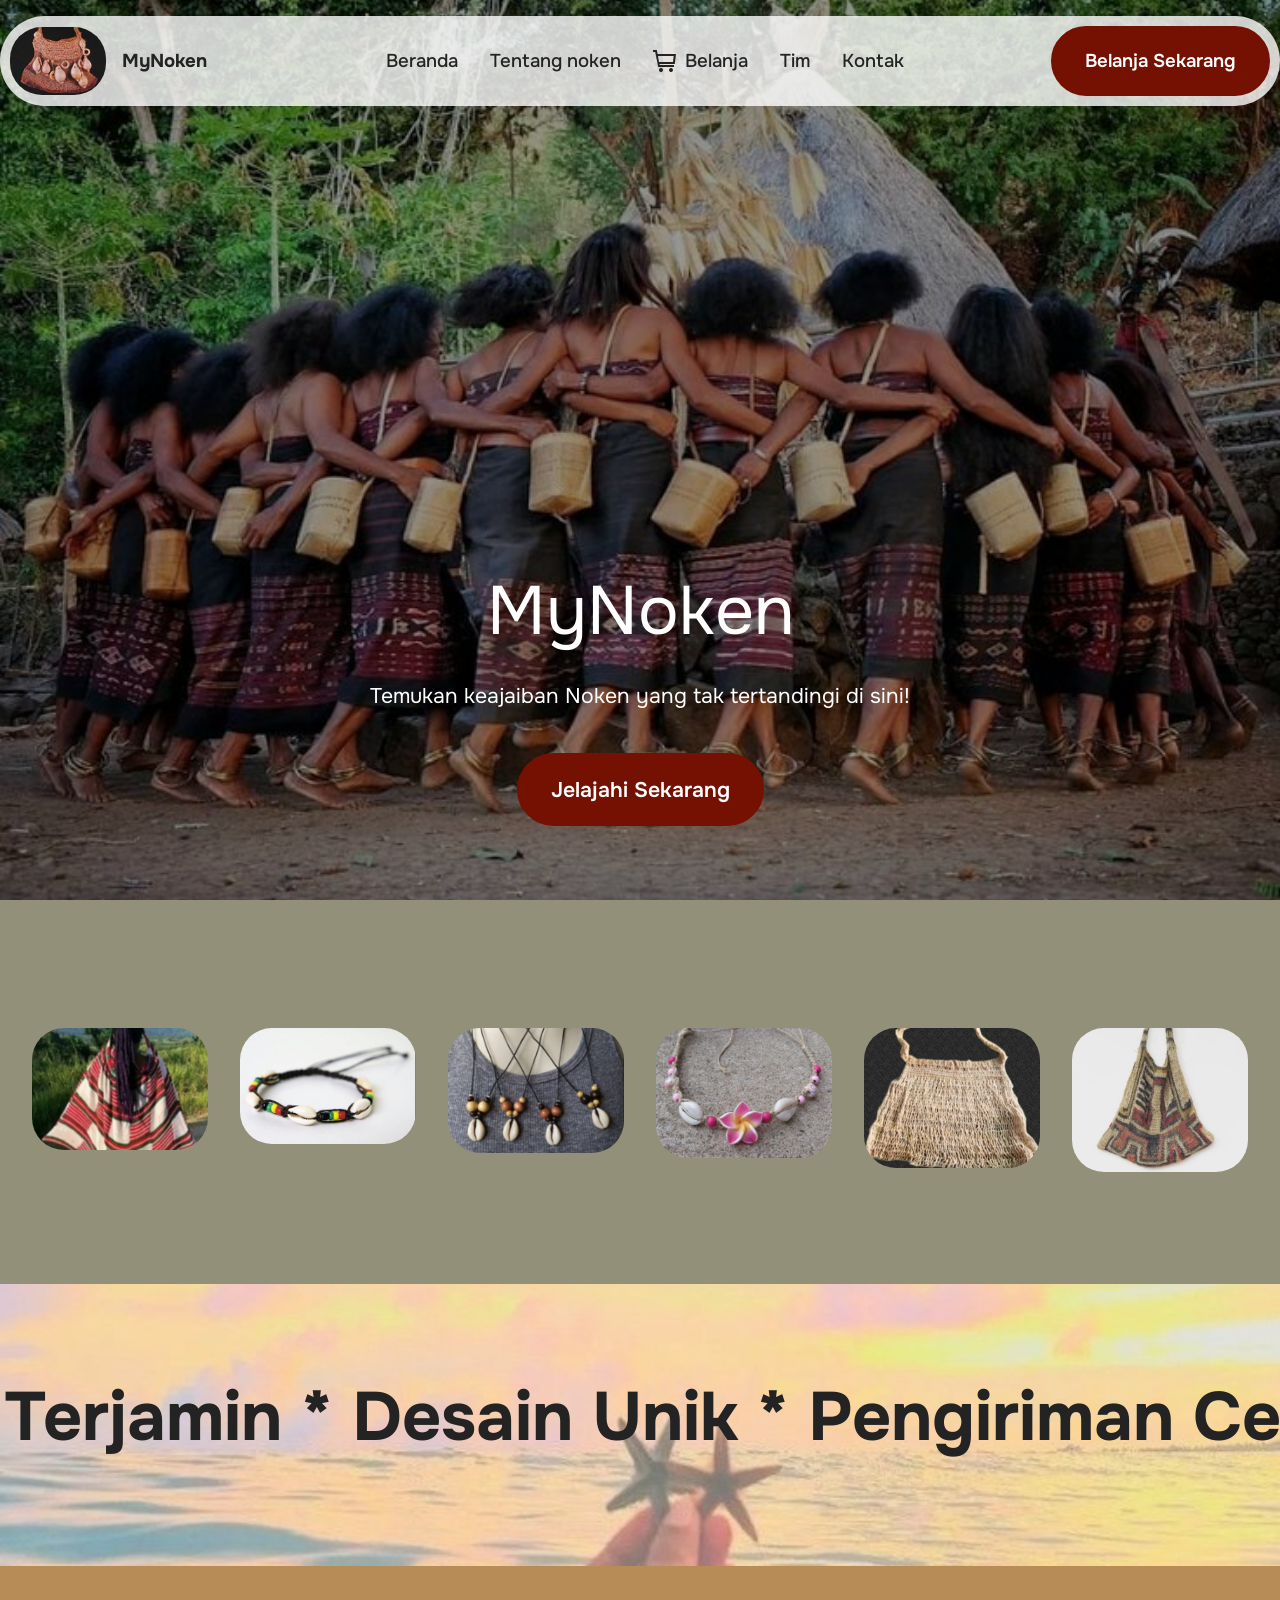
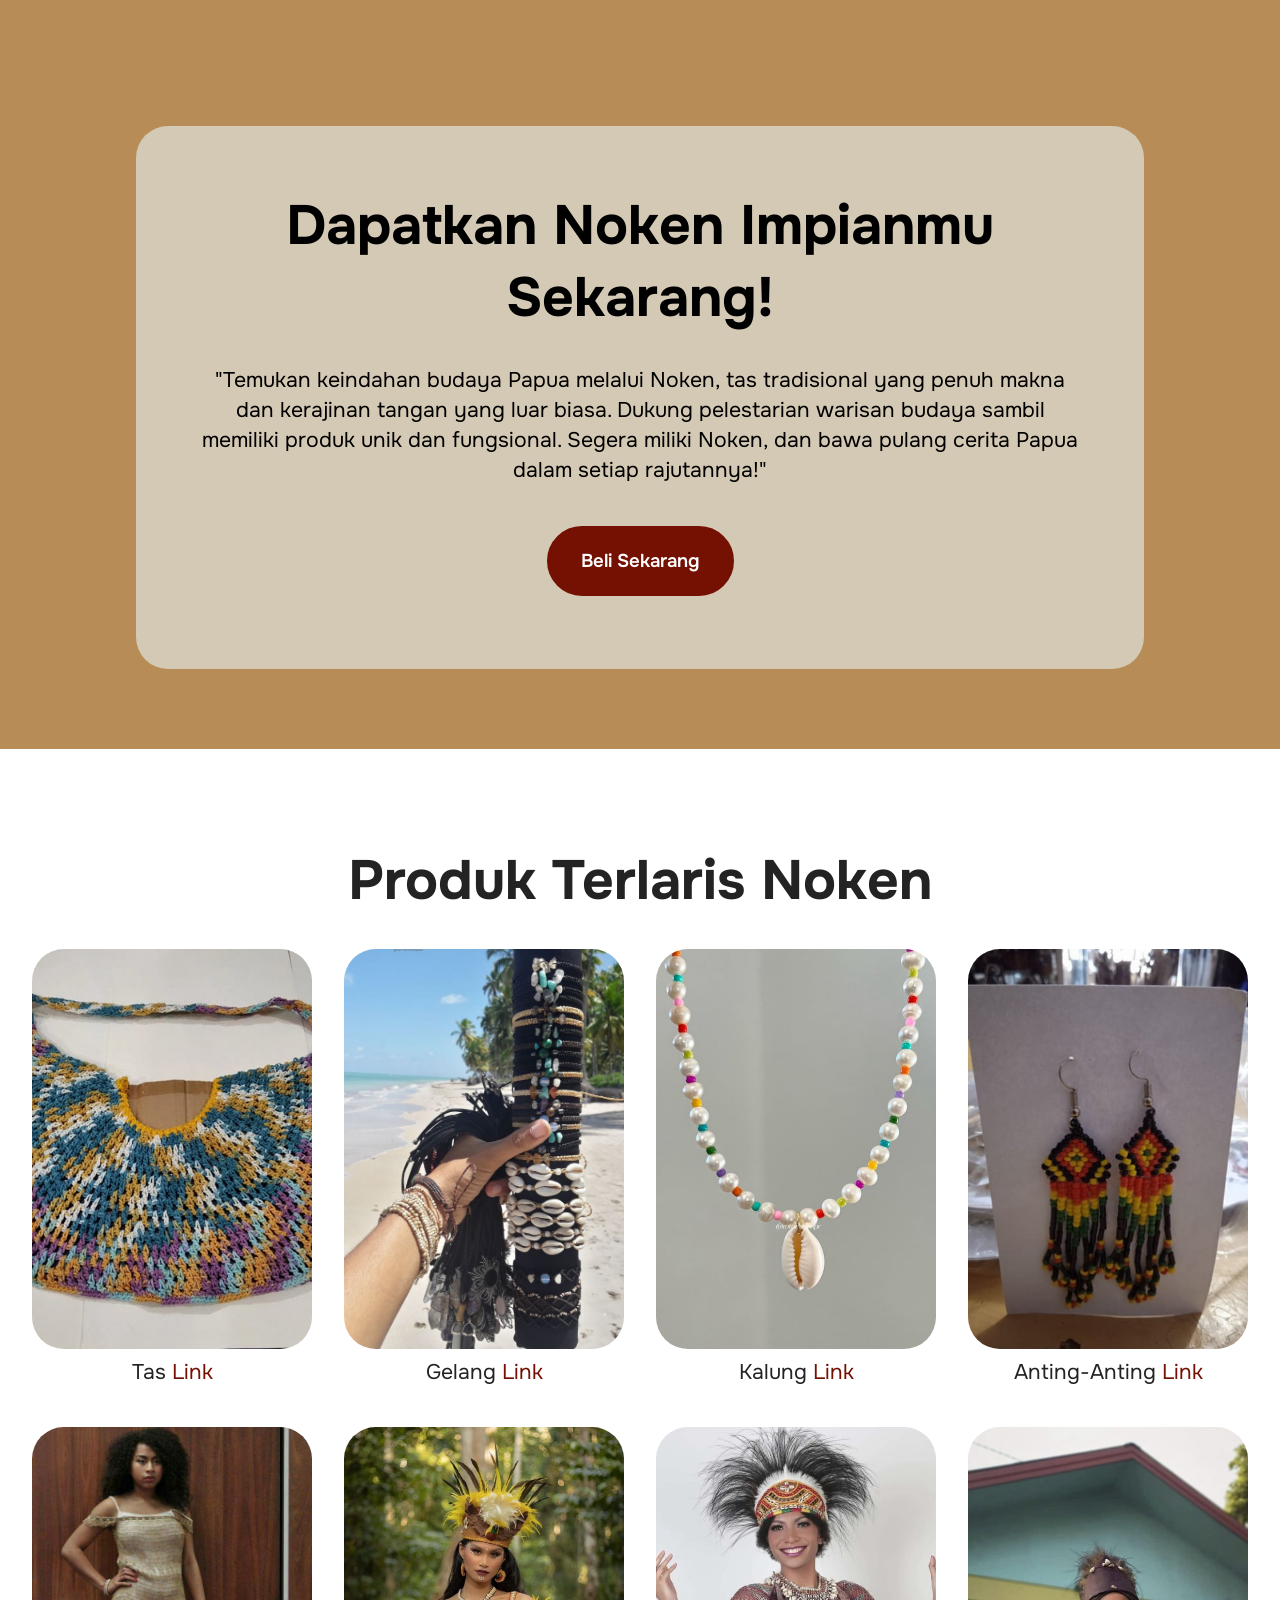
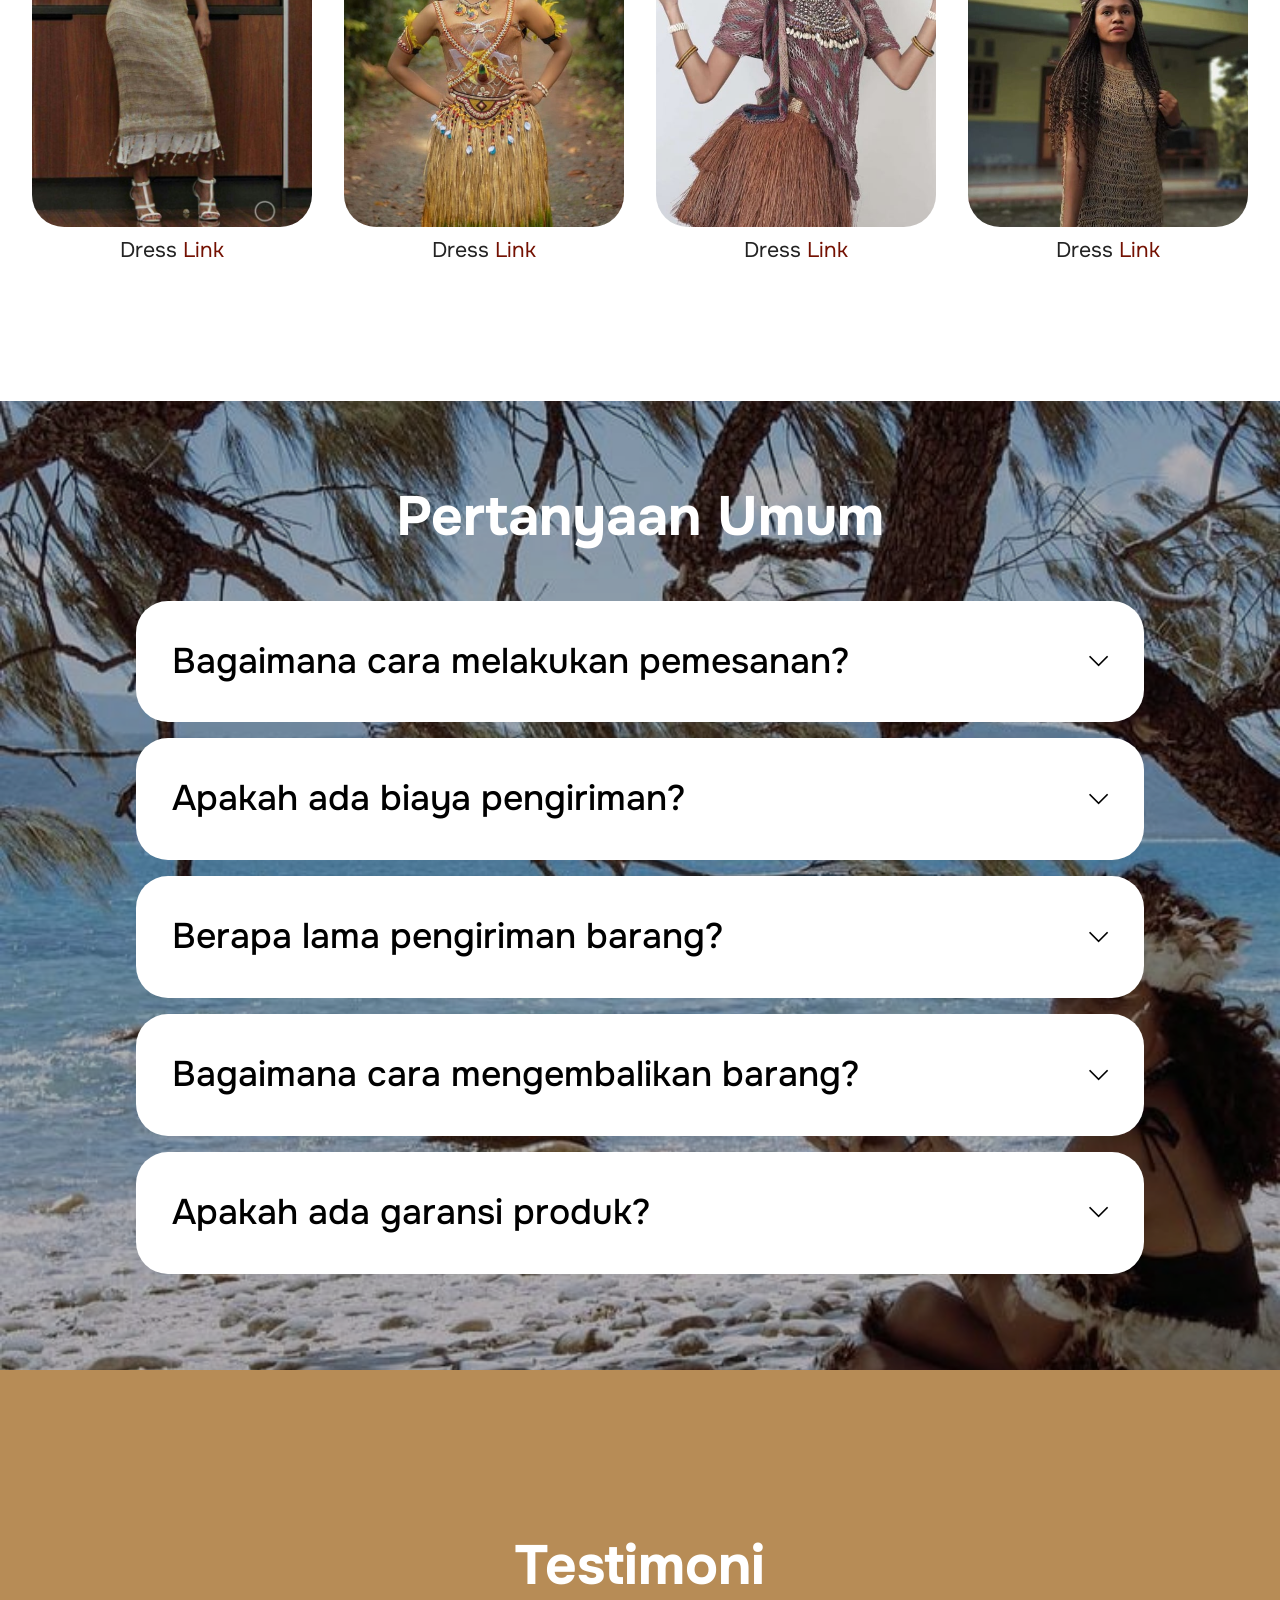
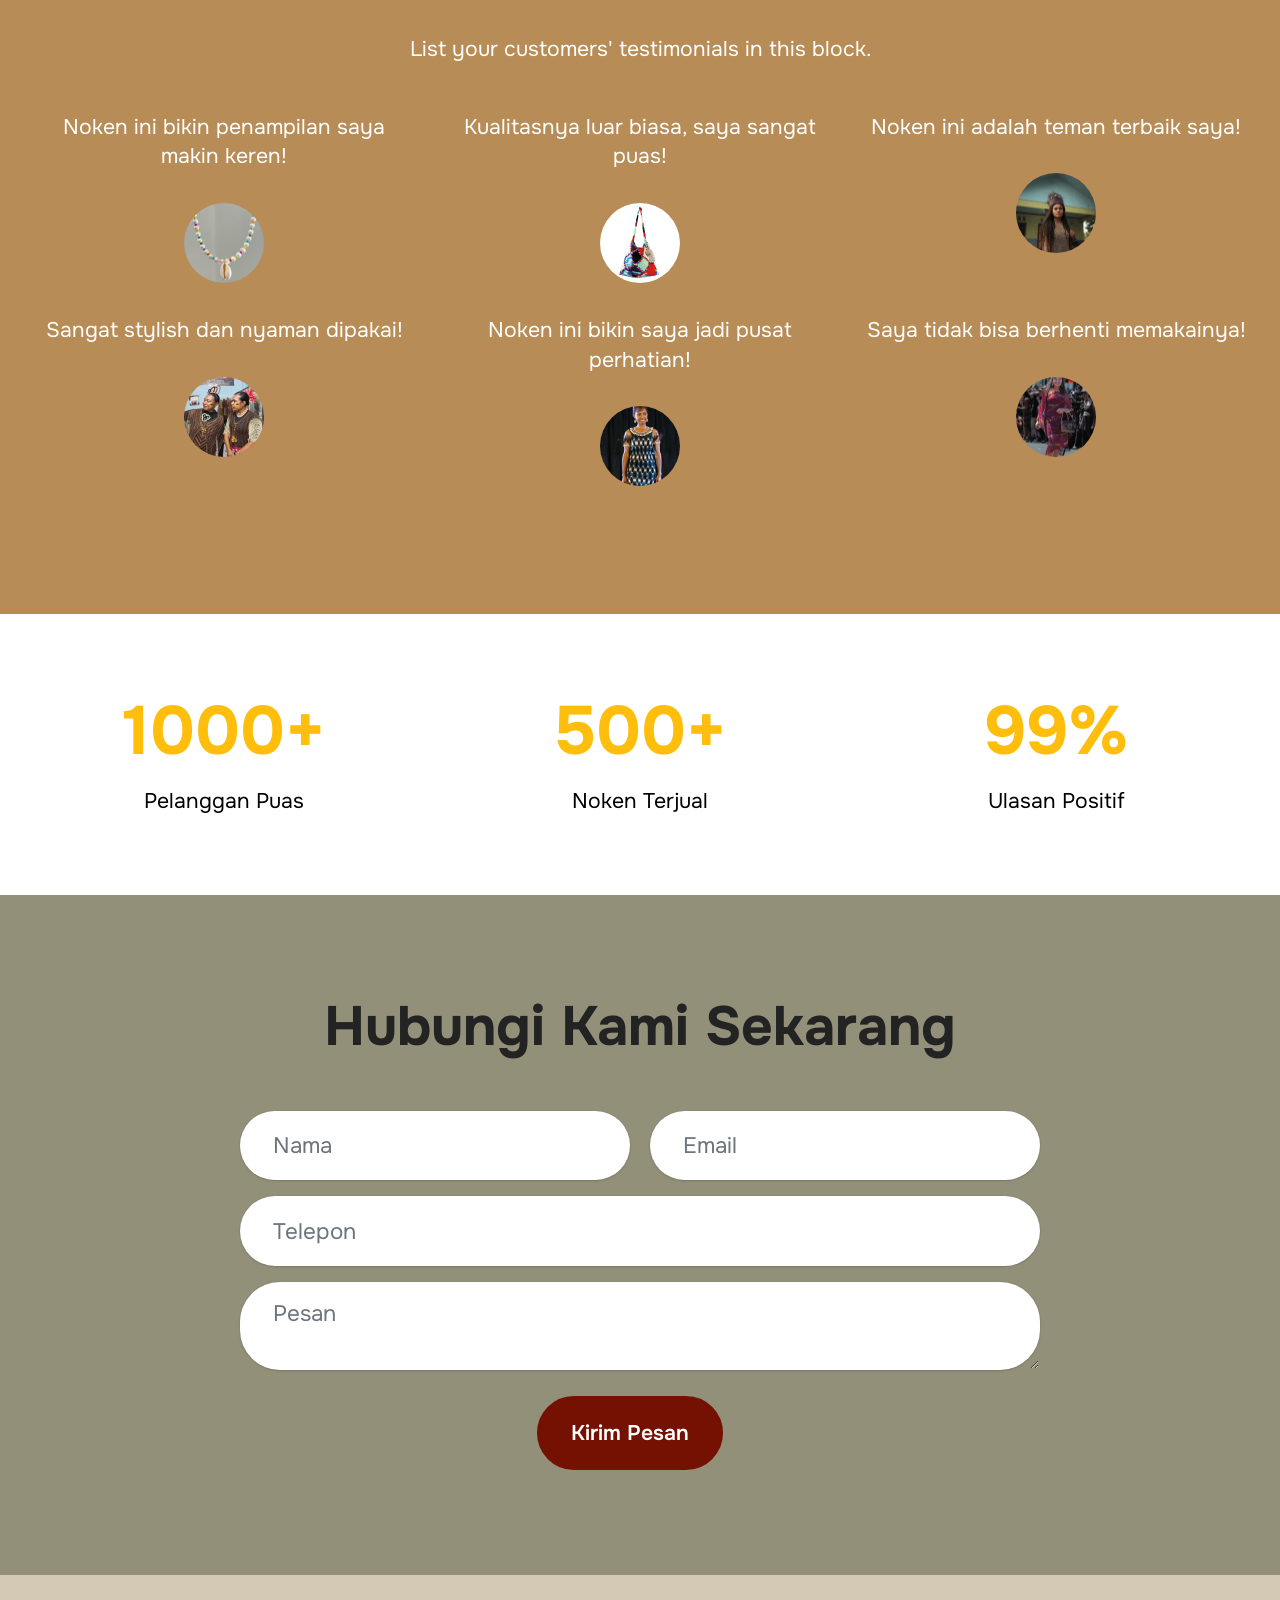
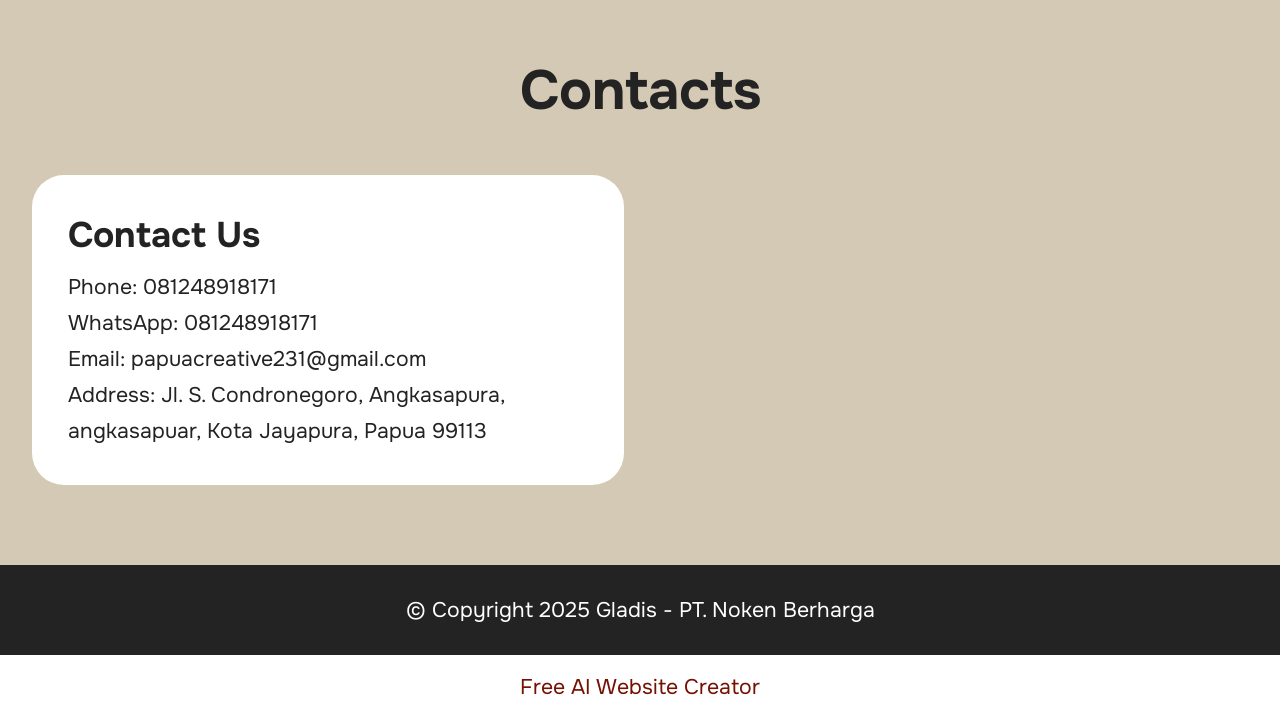
==== commit e42d33e3: "create github pages" ====
--- a/index.html
+++ b/index.html
@@ -20,7 +20,7 @@
   <link rel="stylesheet" href="assets/theme/css/style.css">
   <link rel="preload" href="https://fonts.googleapis.com/css2?family=Onest:wght@400;700&display=swap&display=swap" as="style" onload="this.onload=null;this.rel='stylesheet'">
   <noscript><link rel="stylesheet" href="https://fonts.googleapis.com/css2?family=Onest:wght@400;700&display=swap&display=swap"></noscript>
-  <link rel="preload" as="style" href="assets/mobirise/css/mbr-additional.css?v=Ji7jGZ"><link rel="stylesheet" href="assets/mobirise/css/mbr-additional.css?v=Ji7jGZ" type="text/css">
+  <link rel="preload" as="style" href="assets/mobirise/css/mbr-additional.css?v=ivI3Ha"><link rel="stylesheet" href="assets/mobirise/css/mbr-additional.css?v=ivI3Ha" type="text/css">
 
   
   
@@ -193,8 +193,8 @@
         </div>
         <div class="row mbr-gallery mt-4">
             <div class="col-12 col-md-6 col-lg-3 item gallery-image">
-                <div class="item-wrapper" data-toggle="modal" data-bs-toggle="modal" data-target="#uAMeREj42p-modal" data-bs-target="#uAMeREj42p-modal">
-                    <img class="w-100" src="assets/images/fd1ae33c-df42-4115-81a8-131db7f99ae9-500x500.jpg" alt="Mobirise Website Builder" data-slide-to="0" data-bs-slide-to="0" data-target="#lb-uAMeREj42p" data-bs-target="#lb-uAMeREj42p">
+                <div class="item-wrapper" data-toggle="modal" data-bs-toggle="modal" data-target="#uAMpauSEzN-modal" data-bs-target="#uAMpauSEzN-modal">
+                    <img class="w-100" src="assets/images/fd1ae33c-df42-4115-81a8-131db7f99ae9-500x500.jpg" alt="Mobirise Website Builder" data-slide-to="0" data-bs-slide-to="0" data-target="#lb-uAMpauSEzN" data-bs-target="#lb-uAMpauSEzN">
                     <div class="icon-wrapper">
                         <span class="mobi-mbri mobi-mbri-search mbr-iconfont mbr-iconfont-btn"></span>
                     </div>
@@ -203,8 +203,8 @@
                 </h6>
             </div>
             <div class="col-12 col-md-6 col-lg-3 item gallery-image">
-                <div class="item-wrapper" data-toggle="modal" data-bs-toggle="modal" data-target="#uAMeREj42p-modal" data-bs-target="#uAMeREj42p-modal">
-                    <img class="w-100" src="assets/images/c43603fe-dbe2-48fe-b5b5-0822915fd8a0-596x1059.jpg" alt="Mobirise Website Builder" data-slide-to="1" data-bs-slide-to="1" data-target="#lb-uAMeREj42p" data-bs-target="#lb-uAMeREj42p">
+                <div class="item-wrapper" data-toggle="modal" data-bs-toggle="modal" data-target="#uAMpauSEzN-modal" data-bs-target="#uAMpauSEzN-modal">
+                    <img class="w-100" src="assets/images/c43603fe-dbe2-48fe-b5b5-0822915fd8a0-596x1059.jpg" alt="Mobirise Website Builder" data-slide-to="1" data-bs-slide-to="1" data-target="#lb-uAMpauSEzN" data-bs-target="#lb-uAMpauSEzN">
                     <div class="icon-wrapper">
                         <span class="mobi-mbri mobi-mbri-search mbr-iconfont mbr-iconfont-btn"></span>
                     </div>
@@ -213,8 +213,8 @@
                 </h6>
             </div>
             <div class="col-12 col-md-6 col-lg-3 item gallery-image">
-                <div class="item-wrapper" data-toggle="modal" data-bs-toggle="modal" data-target="#uAMeREj42p-modal" data-bs-target="#uAMeREj42p-modal">
-                    <img class="w-100" src="assets/images/mt-designs-pr-596x794.jpg" alt="Mobirise Website Builder" data-slide-to="2" data-bs-slide-to="2" data-target="#lb-uAMeREj42p" data-bs-target="#lb-uAMeREj42p">
+                <div class="item-wrapper" data-toggle="modal" data-bs-toggle="modal" data-target="#uAMpauSEzN-modal" data-bs-target="#uAMpauSEzN-modal">
+                    <img class="w-100" src="assets/images/mt-designs-pr-596x794.jpg" alt="Mobirise Website Builder" data-slide-to="2" data-bs-slide-to="2" data-target="#lb-uAMpauSEzN" data-bs-target="#lb-uAMpauSEzN">
                     <div class="icon-wrapper">
                         <span class="mobi-mbri mobi-mbri-search mbr-iconfont mbr-iconfont-btn"></span>
                     </div>
@@ -223,8 +223,8 @@
                 </h6>
             </div>
             <div class="col-12 col-md-6 col-lg-3 item gallery-image">
-                <div class="item-wrapper" data-toggle="modal" data-bs-toggle="modal" data-target="#uAMeREj42p-modal" data-bs-target="#uAMeREj42p-modal">
-                    <img class="w-100" src="assets/images/c0cc597175bed5d8e7ad989fc4814212-596x596.jpg" alt="Mobirise Website Builder" data-slide-to="3" data-bs-slide-to="3" data-target="#lb-uAMeREj42p" data-bs-target="#lb-uAMeREj42p">
+                <div class="item-wrapper" data-toggle="modal" data-bs-toggle="modal" data-target="#uAMpauSEzN-modal" data-bs-target="#uAMpauSEzN-modal">
+                    <img class="w-100" src="assets/images/c0cc597175bed5d8e7ad989fc4814212-596x596.jpg" alt="Mobirise Website Builder" data-slide-to="3" data-bs-slide-to="3" data-target="#lb-uAMpauSEzN" data-bs-target="#lb-uAMpauSEzN">
                     <div class="icon-wrapper">
                         <span class="mobi-mbri mobi-mbri-search mbr-iconfont mbr-iconfont-btn"></span>
                     </div>
@@ -232,8 +232,8 @@
                 <h6 class="mbr-item-subtitle mbr-fonts-style align-center mb-2 mt-2 display-7">Anting-Anting&nbsp;<a href="https://shopee.co.id/anting-2-papua-rasta-dan-tifa-oleh-oleh-papua-i.226675467.14715899086" class="text-primary" target="_blank">Link</a>
                 </h6>
             </div><div class="col-12 col-md-6 col-lg-3 item gallery-image">
-                <div class="item-wrapper" data-toggle="modal" data-bs-toggle="modal" data-target="#uAMeREj42p-modal" data-bs-target="#uAMeREj42p-modal">
-                    <img class="w-100" src="assets/images/db8e0945-a011-433a-a1ac-2e7a55125199-596x920.jpg" alt="Mobirise Website Builder" data-slide-to="4" data-bs-slide-to="4" data-target="#lb-uAMeREj42p" data-bs-target="#lb-uAMeREj42p">
+                <div class="item-wrapper" data-toggle="modal" data-bs-toggle="modal" data-target="#uAMpauSEzN-modal" data-bs-target="#uAMpauSEzN-modal">
+                    <img class="w-100" src="assets/images/db8e0945-a011-433a-a1ac-2e7a55125199-596x920.jpg" alt="Mobirise Website Builder" data-slide-to="4" data-bs-slide-to="4" data-target="#lb-uAMpauSEzN" data-bs-target="#lb-uAMpauSEzN">
                     <div class="icon-wrapper">
                         <span class="mobi-mbri mobi-mbri-search mbr-iconfont mbr-iconfont-btn"></span>
                     </div>
@@ -241,8 +241,8 @@
                 <h6 class="mbr-item-subtitle mbr-fonts-style align-center mb-2 mt-2 display-7">Dress&nbsp;<a href="https://www.instagram.com/click.papua/p/Cp2Q0RrPHel/?img_index=1" class="text-primary" target="_blank">Link</a>
                 </h6>
             </div><div class="col-12 col-md-6 col-lg-3 item gallery-image">
-                <div class="item-wrapper" data-toggle="modal" data-bs-toggle="modal" data-target="#uAMeREj42p-modal" data-bs-target="#uAMeREj42p-modal">
-                    <img class="w-100" src="assets/images/dccbc8474d282dd382dae1f69c690d06-596x744.jpg" alt="Mobirise Website Builder" data-slide-to="5" data-bs-slide-to="5" data-target="#lb-uAMeREj42p" data-bs-target="#lb-uAMeREj42p">
+                <div class="item-wrapper" data-toggle="modal" data-bs-toggle="modal" data-target="#uAMpauSEzN-modal" data-bs-target="#uAMpauSEzN-modal">
+                    <img class="w-100" src="assets/images/dccbc8474d282dd382dae1f69c690d06-596x744.jpg" alt="Mobirise Website Builder" data-slide-to="5" data-bs-slide-to="5" data-target="#lb-uAMpauSEzN" data-bs-target="#lb-uAMpauSEzN">
                     <div class="icon-wrapper">
                         <span class="mobi-mbri mobi-mbri-search mbr-iconfont mbr-iconfont-btn"></span>
                     </div>
@@ -250,8 +250,8 @@
                 <h6 class="mbr-item-subtitle mbr-fonts-style align-center mb-2 mt-2 display-7">Dress&nbsp;<a href="https://www.instagram.com/kostum.etnik/p/C-ZUHBySG1Z/?img_index=1" class="text-primary" target="_blank">Link</a>
                 </h6>
             </div><div class="col-12 col-md-6 col-lg-3 item gallery-image">
-                <div class="item-wrapper" data-toggle="modal" data-bs-toggle="modal" data-target="#uAMeREj42p-modal" data-bs-target="#uAMeREj42p-modal">
-                    <img class="w-100" src="assets/images/miss-puteri-indonesia-papua-2017-yuliana-fonataba-596x745.jpg" alt="Mobirise Website Builder" data-slide-to="6" data-bs-slide-to="6" data-target="#lb-uAMeREj42p" data-bs-target="#lb-uAMeREj42p">
+                <div class="item-wrapper" data-toggle="modal" data-bs-toggle="modal" data-target="#uAMpauSEzN-modal" data-bs-target="#uAMpauSEzN-modal">
+                    <img class="w-100" src="assets/images/miss-puteri-indonesia-papua-2017-yuliana-fonataba-596x745.jpg" alt="Mobirise Website Builder" data-slide-to="6" data-bs-slide-to="6" data-target="#lb-uAMpauSEzN" data-bs-target="#lb-uAMpauSEzN">
                     <div class="icon-wrapper">
                         <span class="mobi-mbri mobi-mbri-search mbr-iconfont mbr-iconfont-btn"></span>
                     </div>
@@ -259,8 +259,8 @@
                 <h6 class="mbr-item-subtitle mbr-fonts-style align-center mb-2 mt-2 display-7">Dress&nbsp;<a href="https://shopee.co.id/Paket-Baju-Adat-Papua-Baju-Ponco-%28Noken-Jumbo%29-i.1031962173.28513910113" class="text-primary" target="_blank">Link</a>
                 </h6>
             </div><div class="col-12 col-md-6 col-lg-3 item gallery-image">
-                <div class="item-wrapper" data-toggle="modal" data-bs-toggle="modal" data-target="#uAMeREj42p-modal" data-bs-target="#uAMeREj42p-modal">
-                    <img class="w-100" src="assets/images/bani-adriana-596x799.jpg" alt="Mobirise Website Builder" data-slide-to="7" data-bs-slide-to="7" data-target="#lb-uAMeREj42p" data-bs-target="#lb-uAMeREj42p">
+                <div class="item-wrapper" data-toggle="modal" data-bs-toggle="modal" data-target="#uAMpauSEzN-modal" data-bs-target="#uAMpauSEzN-modal">
+                    <img class="w-100" src="assets/images/bani-adriana-596x799.jpg" alt="Mobirise Website Builder" data-slide-to="7" data-bs-slide-to="7" data-target="#lb-uAMpauSEzN" data-bs-target="#lb-uAMpauSEzN">
                     <div class="icon-wrapper">
                         <span class="mobi-mbri mobi-mbri-search mbr-iconfont mbr-iconfont-btn"></span>
                     </div>
@@ -270,11 +270,11 @@
             </div>
         </div>
 
-        <div class="modal mbr-slider" tabindex="-1" role="dialog" aria-hidden="true" id="uAMeREj42p-modal">
+        <div class="modal mbr-slider" tabindex="-1" role="dialog" aria-hidden="true" id="uAMpauSEzN-modal">
             <div class="modal-dialog" role="document">
                 <div class="modal-content">
                     <div class="modal-body">
-                        <div class="carousel slide" id="lb-uAMeREj42p" data-interval="5000" data-bs-interval="5000">
+                        <div class="carousel slide" id="lb-uAMpauSEzN" data-interval="5000" data-bs-interval="5000">
                             <div class="carousel-inner">
                                 <div class="carousel-item active">
                                     <img class="d-block w-100" src="assets/images/fd1ae33c-df42-4115-81a8-131db7f99ae9-500x500.jpg" alt="Mobirise Website Builder">
@@ -298,18 +298,18 @@
                                 </div>
                             </div>
                             <ol class="carousel-indicators">
-                                <li data-slide-to="0" data-bs-slide-to="0" class="active" data-target="#lb-uAMeREj42p" data-bs-target="#lb-uAMeREj42p"></li>
-                                <li data-slide-to="1" data-bs-slide-to="1" data-target="#lb-uAMeREj42p" data-bs-target="#lb-uAMeREj42p"></li>
-                                <li data-slide-to="2" data-bs-slide-to="2" data-target="#lb-uAMeREj42p" data-bs-target="#lb-uAMeREj42p"></li>
-                                <li data-slide-to="3" data-bs-slide-to="3" data-target="#lb-uAMeREj42p" data-bs-target="#lb-uAMeREj42p"></li><li data-slide-to="4" data-bs-slide-to="4" data-target="#lb-uAMeREj42p" data-bs-target="#lb-uAMeREj42p"></li><li data-slide-to="5" data-bs-slide-to="5" data-target="#lb-uAMeREj42p" data-bs-target="#lb-uAMeREj42p"></li><li data-slide-to="6" data-bs-slide-to="6" data-target="#lb-uAMeREj42p" data-bs-target="#lb-uAMeREj42p"></li><li data-slide-to="7" data-bs-slide-to="7" data-target="#lb-uAMeREj42p" data-bs-target="#lb-uAMeREj42p"></li>
+                                <li data-slide-to="0" data-bs-slide-to="0" class="active" data-target="#lb-uAMpauSEzN" data-bs-target="#lb-uAMpauSEzN"></li>
+                                <li data-slide-to="1" data-bs-slide-to="1" data-target="#lb-uAMpauSEzN" data-bs-target="#lb-uAMpauSEzN"></li>
+                                <li data-slide-to="2" data-bs-slide-to="2" data-target="#lb-uAMpauSEzN" data-bs-target="#lb-uAMpauSEzN"></li>
+                                <li data-slide-to="3" data-bs-slide-to="3" data-target="#lb-uAMpauSEzN" data-bs-target="#lb-uAMpauSEzN"></li><li data-slide-to="4" data-bs-slide-to="4" data-target="#lb-uAMpauSEzN" data-bs-target="#lb-uAMpauSEzN"></li><li data-slide-to="5" data-bs-slide-to="5" data-target="#lb-uAMpauSEzN" data-bs-target="#lb-uAMpauSEzN"></li><li data-slide-to="6" data-bs-slide-to="6" data-target="#lb-uAMpauSEzN" data-bs-target="#lb-uAMpauSEzN"></li><li data-slide-to="7" data-bs-slide-to="7" data-target="#lb-uAMpauSEzN" data-bs-target="#lb-uAMpauSEzN"></li>
                             </ol>
                             <a role="button" href="" class="close" data-dismiss="modal" data-bs-dismiss="modal" aria-label="Close">
                             </a>
-                            <a class="carousel-control-prev carousel-control" role="button" data-slide="prev" data-bs-slide="prev" href="#lb-uAMeREj42p">
+                            <a class="carousel-control-prev carousel-control" role="button" data-slide="prev" data-bs-slide="prev" href="#lb-uAMpauSEzN">
                                 <span class="mobi-mbri mobi-mbri-arrow-prev" aria-hidden="true"></span>
                                 <span class="sr-only visually-hidden">Previous</span>
                             </a>
-                            <a class="carousel-control-next carousel-control" role="button" data-slide="next" data-bs-slide="next" href="#lb-uAMeREj42p">
+                            <a class="carousel-control-next carousel-control" role="button" data-slide="next" data-bs-slide="next" href="#lb-uAMpauSEzN">
                                 <span class="mobi-mbri mobi-mbri-arrow-next" aria-hidden="true"></span>
                                 <span class="sr-only visually-hidden">Next</span>
                             </a>
@@ -563,7 +563,7 @@
         </div>
         <div class="row justify-content-center">
             <div class="col-lg-8 mx-auto mbr-form" data-form-type="formoid">
-                <form action="https://mobirise.eu/" method="POST" class="mbr-form form-with-styler" data-form-title="Form Name"><input type="hidden" name="email" data-form-email="true" value="v+x9sUdgcXP+xreSyknQNQ5SSTlvQInHGLh1q8PVe5HRn6mJ/RAbtXepP24+v7iRWGpeheK+mJJ0dQoDc8ONTgr3w3ZxbblG4LKbZeSndGAQbiMUp3L7OkcarA/0TjEV">
+                <form action="https://mobirise.eu/" method="POST" class="mbr-form form-with-styler" data-form-title="Form Name"><input type="hidden" name="email" data-form-email="true" value="4wCQ8ouP0gVFNRYFM0nTHcy9voOQWlJoi6+7GrU/KH5Deq9peLfgBhaa1zpr7NR2EPpS8WvfoUVJGRGwURHl1dE5/7+rom2KxVPBcJsWU/AA47h8ZIQgBwLfCLnktmyH">
                     <div class="row">
                         <div hidden="hidden" data-form-alert="" class="alert alert-success col-12">Thanks for filling out the form!</div>
                         <div hidden="hidden" data-form-alert-danger="" class="alert alert-danger col-12">
@@ -642,11 +642,11 @@
         <div class="media-container-row align-center mbr-white">
             <div class="col-12">
                 <p class="mbr-text mb-0 mbr-fonts-style display-7">
-                    © Copyright 2025 Blandina Kayame - PT. Noken Berharga</p>
-            </div>
-        </div>
-    </div>
-</section><section class="display-7" style="padding: 0;align-items: center;justify-content: center;flex-wrap: wrap;    align-content: center;display: flex;position: relative;height: 4rem;"><a href="https://mobiri.se/3686256" style="flex: 1 1;height: 4rem;position: absolute;width: 100%;z-index: 1;"><img alt="" style="height: 4rem;" src="[data-uri]"></a><p style="margin: 0;text-align: center;" class="display-7">&#8204;</p><a style="z-index:1" href="https://mobirise.com/html-builder.html">HTML Website Builder</a></section><script src="assets/bootstrap/js/bootstrap.bundle.min.js"></script>  <script src="assets/parallax/jarallax.js"></script>  <script src="assets/smoothscroll/smooth-scroll.js"></script>  <script src="assets/ytplayer/index.js"></script>  <script src="assets/dropdown/js/navbar-dropdown.js"></script>  <script src="assets/mbr-switch-arrow/mbr-switch-arrow.js"></script>  <script src="assets/theme/js/script.js"></script>  <script src="assets/formoid/formoid.min.js"></script>  
+                    © Copyright 2025 Gladis - PT. Noken Berharga</p>
+            </div>
+        </div>
+    </div>
+</section><section class="display-7" style="padding: 0;align-items: center;justify-content: center;flex-wrap: wrap;    align-content: center;display: flex;position: relative;height: 4rem;"><a href="https://mobiri.se/3686256" style="flex: 1 1;height: 4rem;position: absolute;width: 100%;z-index: 1;"><img alt="" style="height: 4rem;" src="[data-uri]"></a><p style="margin: 0;text-align: center;" class="display-7">&#8204;</p><a style="z-index:1" href="https://mobirise.com/builder/ai-website-creator.html">Free AI Website Creator</a></section><script src="assets/bootstrap/js/bootstrap.bundle.min.js"></script>  <script src="assets/parallax/jarallax.js"></script>  <script src="assets/smoothscroll/smooth-scroll.js"></script>  <script src="assets/ytplayer/index.js"></script>  <script src="assets/dropdown/js/navbar-dropdown.js"></script>  <script src="assets/mbr-switch-arrow/mbr-switch-arrow.js"></script>  <script src="assets/theme/js/script.js"></script>  <script src="assets/formoid/formoid.min.js"></script>  
   
   
 </body>
